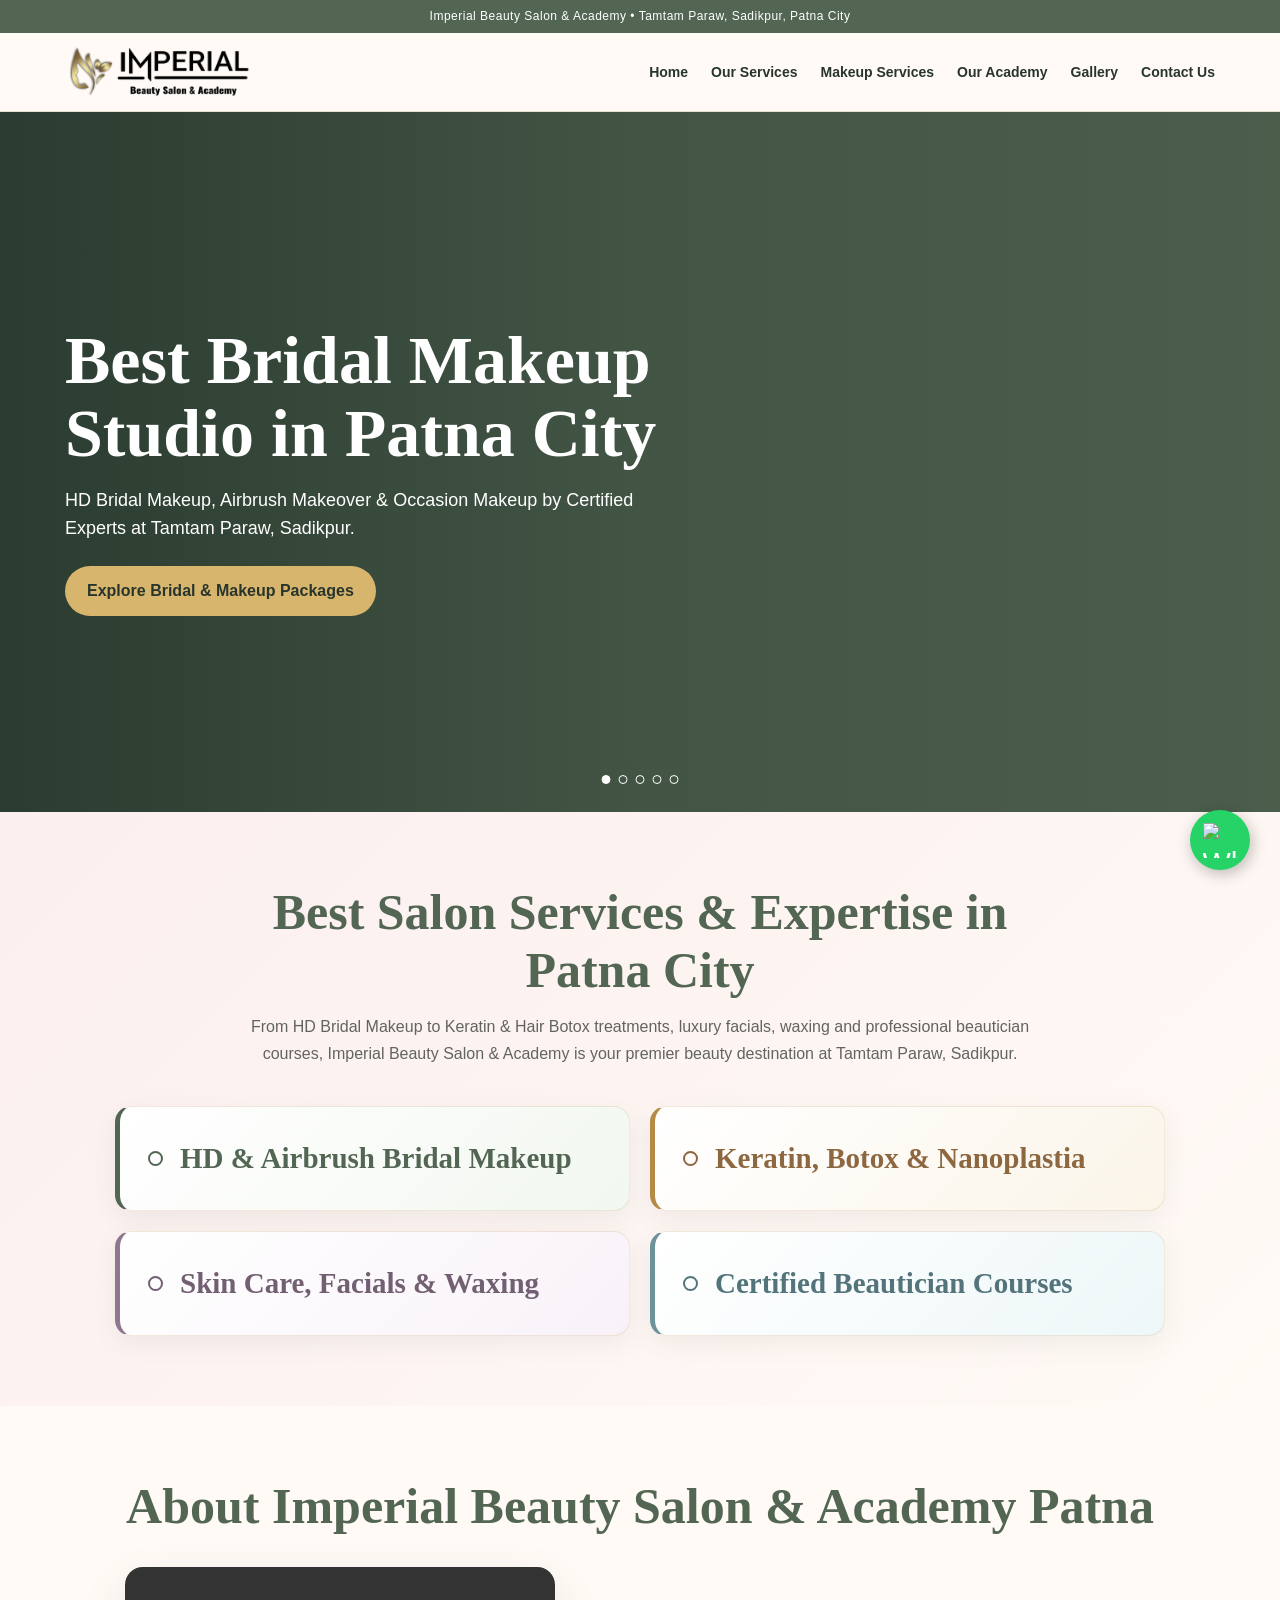
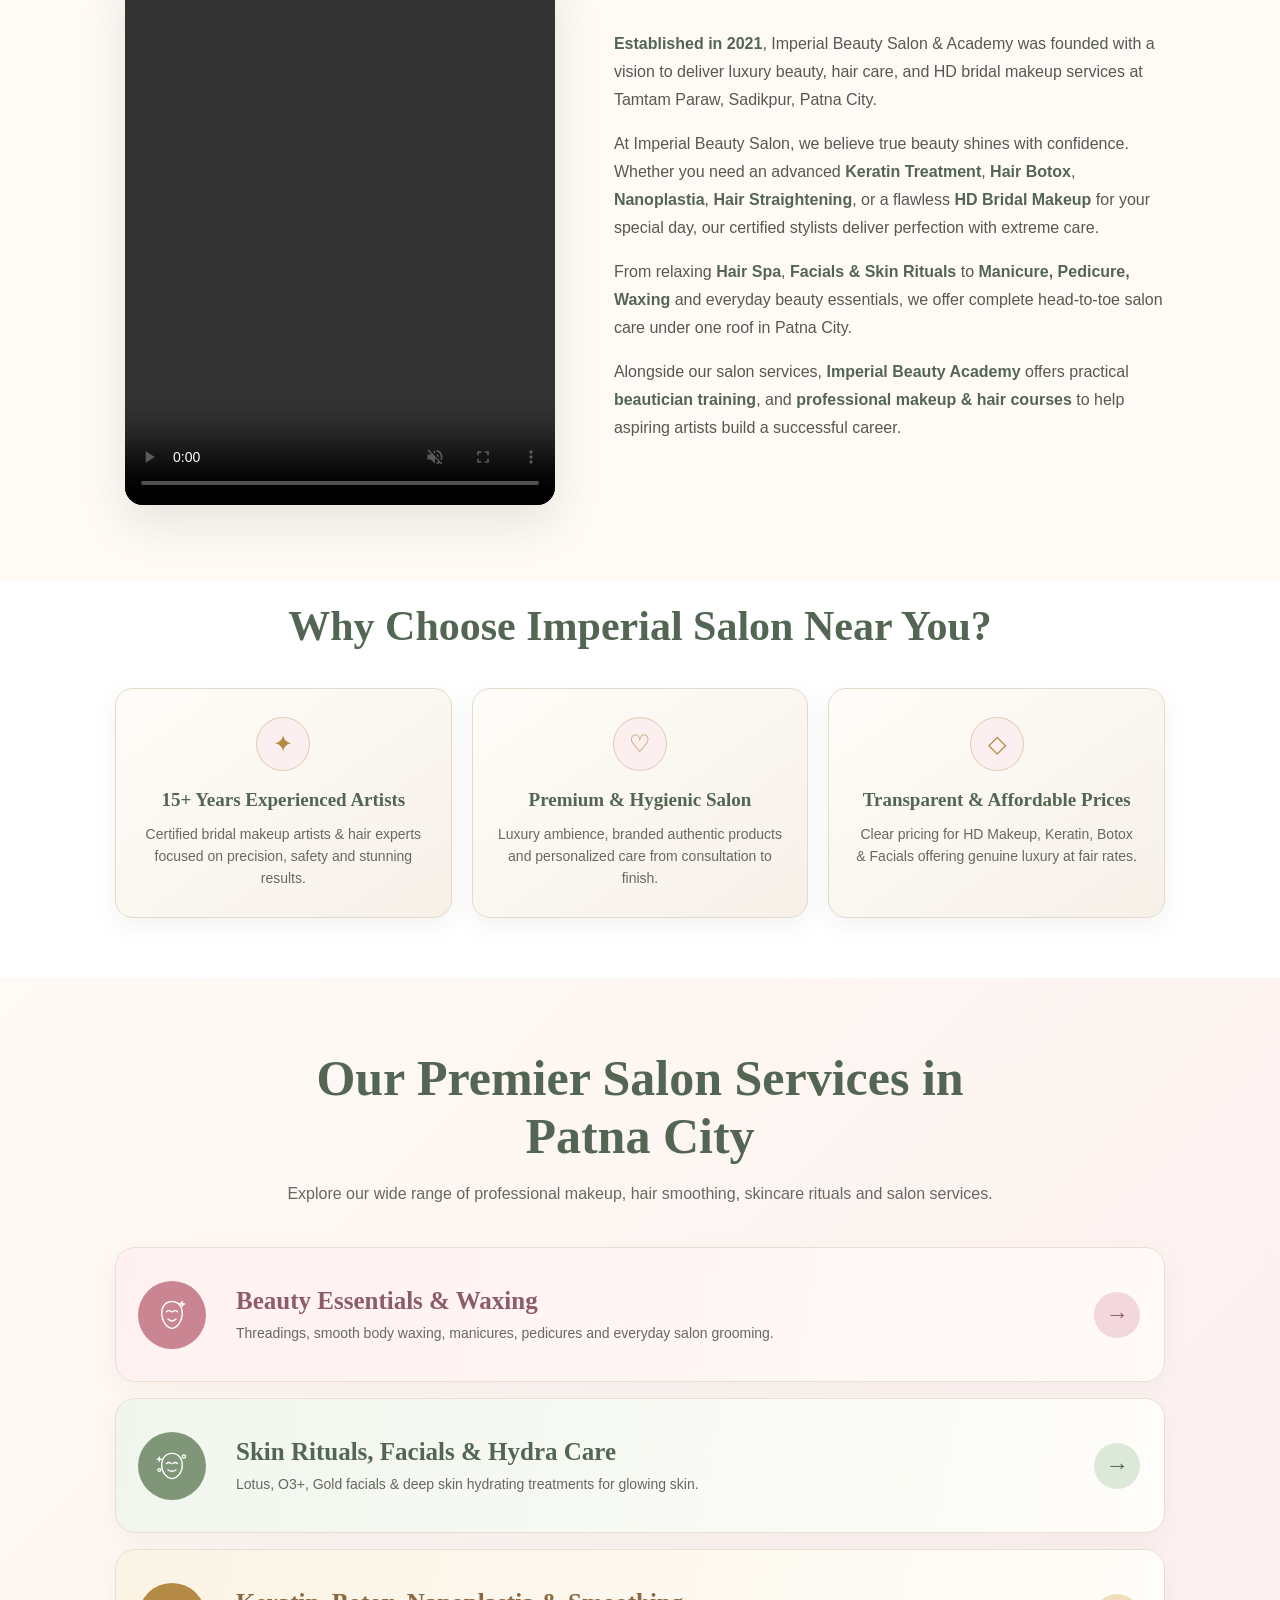
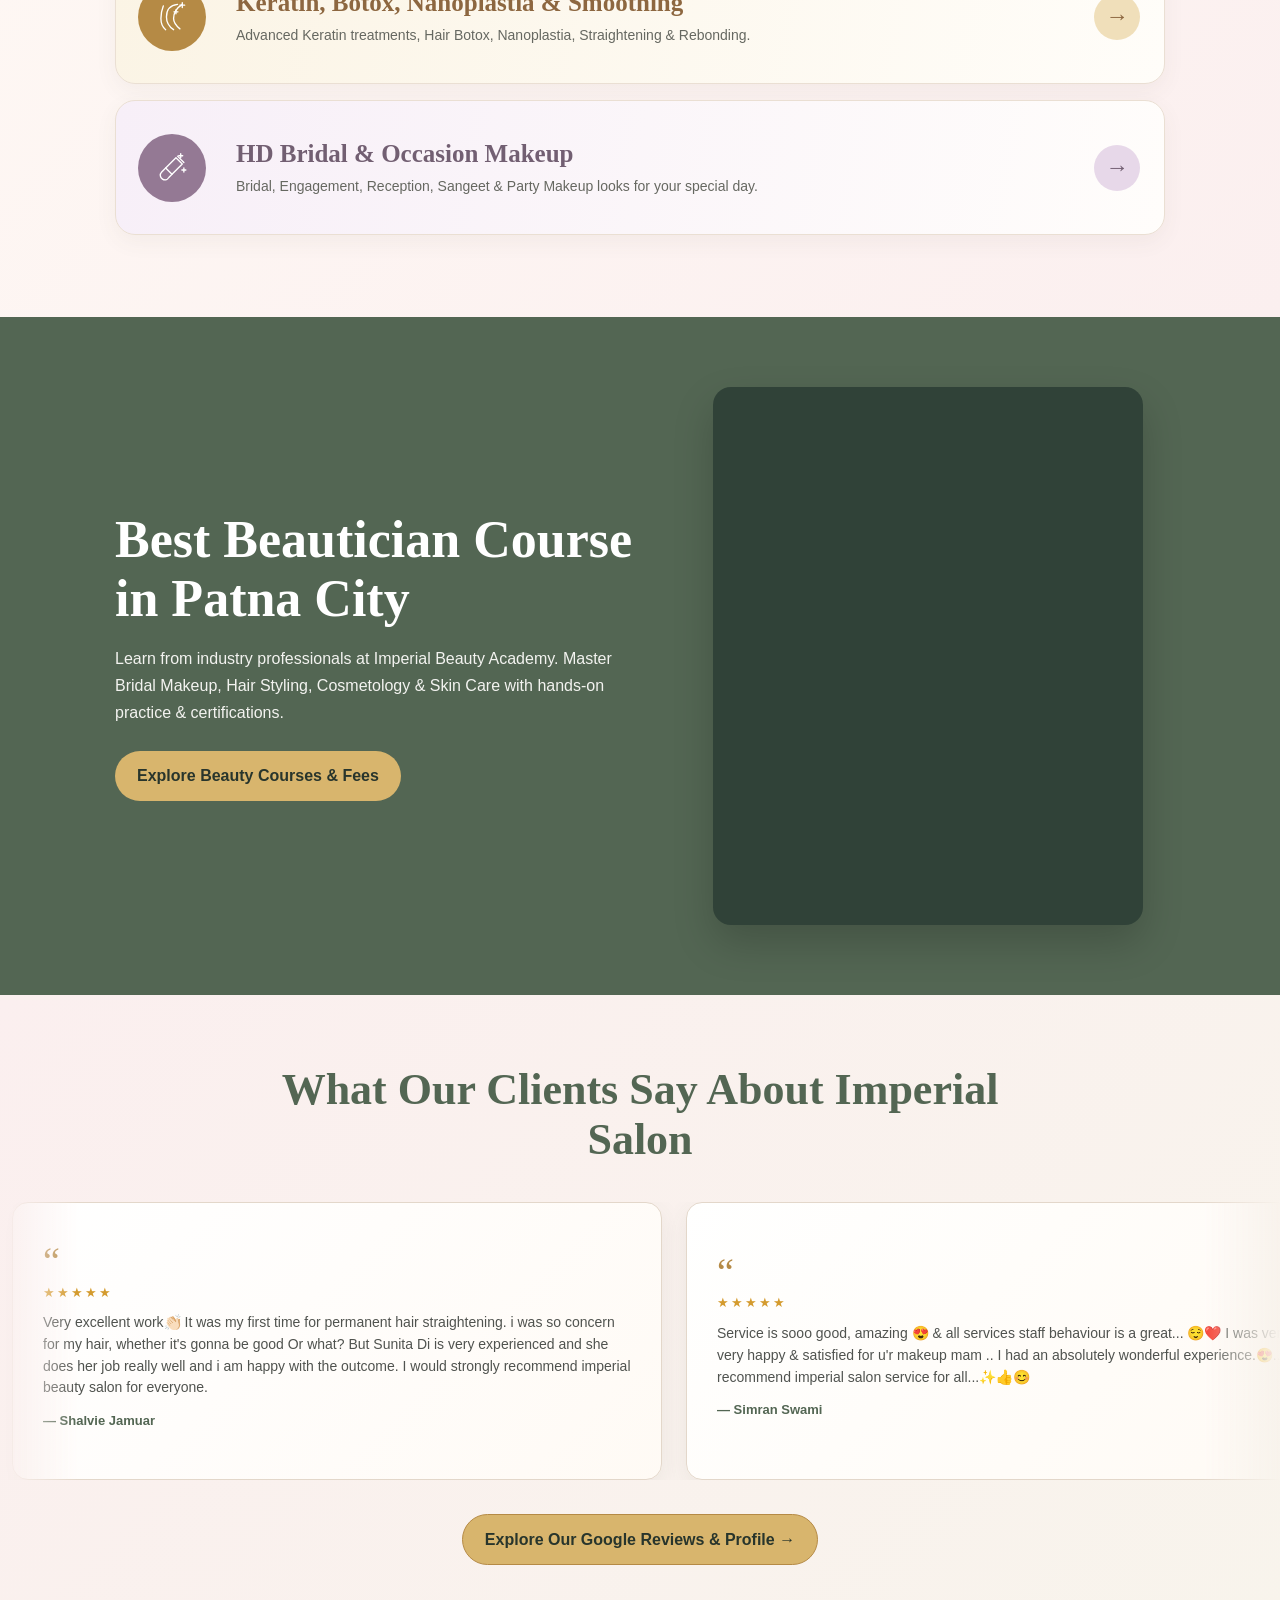
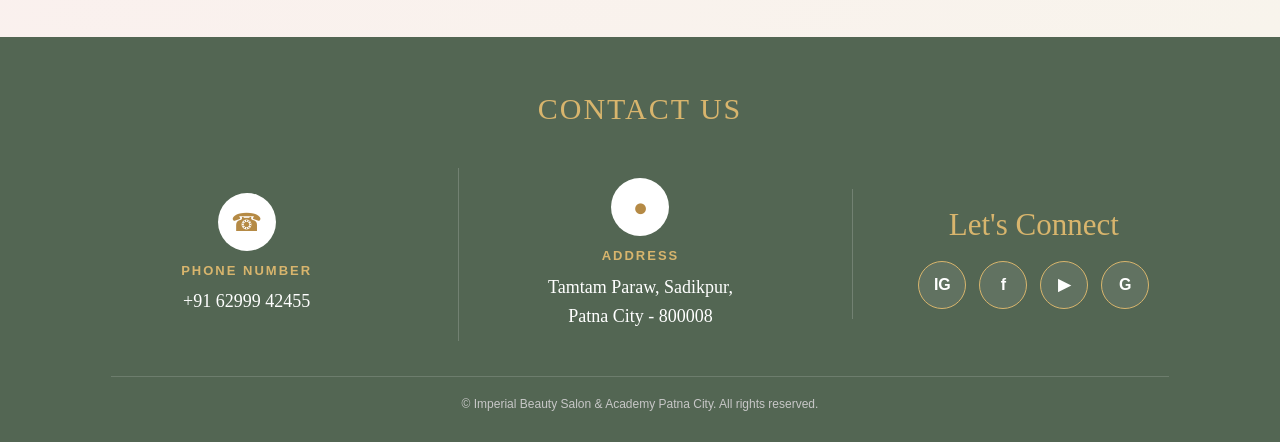
==== index.html @ 73da636b "Add files via upload" ====
<!DOCTYPE html>
<html lang="en">
<head>

<meta charset="UTF-8">
<meta name="viewport" content="width=device-width, initial-scale=1.0">

<!-- SEO PRIMARY META TAGS -->
<title>Best Beauty Salon & Bridal Makeup Studio in Patna | Imperial Salon & Academy</title>
<meta name="description" content="Imperial Beauty Salon & Academy, Tamtam Paraw Sadikpur, Patna City. Best salon near me for HD Bridal Makeup, Keratin, Botox, Nanoplastia, Hair Smoothing, Facials, Waxing & Professional Beautician Courses.">
<meta name="keywords" content="Best salon in Patna City, Best beauty parlour in Patna City, Best salon near me, Best bridal salon near me, HD Bridal Makeup Patna, Keratin treatment in Patna, Hair Botox Patna City, Nanoplastia treatment, Hair smoothing Patna, Beauty parlour Tamtam Paraw Sadikpur, Professional Beautician Course Patna">
<meta name="robots" content="index, follow">
<link rel="canonical" href="https://imperialsalonacademy.in/">

<!-- OPEN GRAPH / SOCIAL MEDIA META TAGS -->
<meta property="og:type" content="website">
<meta property="og:url" content="https://imperialsalonacademy.in/">
<meta property="og:title" content="Best Beauty Salon & Bridal Makeup Studio in Patna | Imperial">
<meta property="og:description" content="Premier Beauty Salon & Academy in Patna City. Expert HD Bridal Makeup, Advanced Hair Treatments (Keratin, Botox, Nanoplastia) & Certified Beauty Courses.">
<meta property="og:image" content="https://imperialsalonacademy.in/images/logo.png">

<!-- GOOGLE LOCAL BUSINESS SCHEMA MARKUP -->
<script type="application/ld+json">
{
  "@context": "https://schema.org",
  "@type": "BeautySalon",
  "name": "Imperial Beauty Salon & Academy",
  "image": "https://imperialsalonacademy.in/images/logo.png",
  "@id": "https://imperialsalonacademy.in/#beautysalon",
  "url": "https://imperialsalonacademy.in/",
  "telephone": "+916299942455",
  "priceRange": "₹₹",
  "address": {
    "@type": "PostalAddress",
    "streetAddress": "Tamtam Paraw, Sadikpur",
    "addressLocality": "Patna City",
    "addressRegion": "Bihar",
    "postalCode": "800008",
    "addressCountry": "IN"
  },
  "geo": {
    "@type": "GeoCoordinates",
    "latitude": 25.6025,
    "longitude": 85.1850
  },
  "hasMap": "https://maps.app.goo.gl/DVqceEvLo6ozHAay7",
  "openingHoursSpecification": {
    "@type": "OpeningHoursSpecification",
    "dayOfWeek": [
      "Monday",
      "Tuesday",
      "Wednesday",
      "Thursday",
      "Friday",
      "Saturday",
      "Sunday"
    ],
    "opens": "10:00",
    "closes": "20:00"
  },
  "sameAs": [
    "https://www.instagram.com/imperialsalonpatna/",
    "https://www.facebook.com/share/1FQazRDXDj/",
    "https://youtube.com/@imperialsalonpatna"
  ]
}
</script>

<style>

/* =========================================================
   ROOT
========================================================= */

:root{
  --blush:#f3d8d8;
  --blush-light:#fbefef;

  --sage:#a9b9a3;
  --sage-dark:#536653;
  --sage-deep:#35483a;

  --gold:#b58a45;
  --gold-light:#d8b56d;

  --cream:#fffaf5;
  --white:#ffffff;

  --dark:#28352c;
  --text:#4c504b;
  --muted:#6a6a64;

  --line:#eadfd3;
}


/* =========================================================
   RESET
========================================================= */

*{
  box-sizing:border-box;
  margin:0;
  padding:0;
}

html{
  scroll-behavior:smooth;
}

body{
  font-family:Arial,Helvetica,sans-serif;
  background:var(--cream);
  color:var(--text);
  line-height:1.6;
}

a{
  text-decoration:none;
  color:inherit;
}

button{
  font:inherit;
}


/* =========================================================
   TOP BAR
========================================================= */

.top-bar{
  background:var(--sage-dark);
  color:#fff;
  text-align:center;
  padding:7px 15px;
  font-size:12px;
  letter-spacing:.5px;
}


/* =========================================================
   HEADER
========================================================= */

header{
  background:rgba(255,250,245,.97);
  border-bottom:1px solid var(--line);

  position:sticky;
  top:0;
  z-index:1000;

  backdrop-filter:blur(8px);
}

.navbar{
  width:min(1150px,92%);
  margin:auto;

  min-height:78px;

  display:flex;
  align-items:center;
  justify-content:space-between;

  gap:25px;
  position:relative;
}


/* Main logo file */

.brand{
  display:flex;
  align-items:center;
  flex-shrink:0;
}

.brand-logo{
  width:205px;
  height:64px;

  object-fit:contain;
  object-position:left center;

  display:block;
}


.nav-links{
  display:flex;
  align-items:center;
  gap:23px;

  font-size:14px;
  font-weight:600;

  color:var(--dark);
}

.nav-links a{
  transition:.2s ease;
}

.nav-links a:hover{
  color:var(--gold);
}


.mobile-menu{
  display:none;

  border:0;
  background:none;

  font-size:27px;

  color:var(--sage-dark);

  cursor:pointer;
}


/* =========================================================
   COMMON
========================================================= */

.container{
  width:min(1150px,92%);
  margin:auto;
}

.section{
  padding:72px 0;
}

.btn{
  display:inline-block;

  padding:12px 22px;

  border-radius:30px;

  font-weight:bold;

  transition:.2s ease;
}

.btn-gold{
  background:var(--gold-light);
  color:var(--dark);
}

.btn-gold:hover{
  transform:translateY(-2px);

  background:var(--gold);
  color:#fff;
}


/* =========================================================
   HERO SLIDER
========================================================= */

.hero{
  position:relative;

  height:min(700px,78vh);
  min-height:570px;

  overflow:hidden;

  background:var(--sage-dark);
}

.slide{
  position:absolute;
  inset:0;

  opacity:0;
  pointer-events:none;

  transition:opacity .8s ease;
}

.slide.active{
  opacity:1;
  pointer-events:auto;
}

.slide-video{
  width:100%;
  height:100%;

  object-fit:cover;

  display:block;
}

.slide-overlay{
  position:absolute;
  inset:0;

  background:
    linear-gradient(
      90deg,
      rgba(31,48,38,.78),
      rgba(31,48,38,.32),
      rgba(31,48,38,.15)
    );
}

.slide-content{
  position:absolute;
  inset:0;

  display:flex;
  align-items:center;

  width:min(1150px,92%);
  margin:auto;

  color:#fff;
}

.slide-content-inner{
  max-width:670px;
}

.slide h1{
  font-family:Georgia,serif;

  font-size:clamp(40px,5.8vw,68px);

  line-height:1.08;

  margin:15px 0;

  color:#fff;
}

.slide p{
  font-size:18px;

  max-width:580px;

  margin-bottom:23px;
}

.slider-controls{
  position:absolute;

  bottom:28px;
  left:50%;

  transform:translateX(-50%);

  display:flex;
  gap:8px;

  z-index:5;
}

.slider-dot{
  width:9px;
  height:9px;

  border-radius:50%;

  border:1px solid #fff;

  background:transparent;

  cursor:pointer;

  padding:0;
}

.slider-dot.active{
  background:#fff;
}


/* =========================================================
   AREAS OF EXPERTISE
========================================================= */

.specialisation{
  background:
    linear-gradient(
      135deg,
      var(--blush-light),
      var(--cream)
    );

  padding:72px 0 70px;
}

.specialisation-heading{
  max-width:850px;

  text-align:center;

  margin:0 auto 38px;
}

.specialisation-heading h2{
  font-family:Georgia,serif;

  color:var(--sage-dark);

  font-size:clamp(34px,5vw,50px);

  line-height:1.15;

  margin-bottom:14px;
}

.specialisation-heading p{
  max-width:780px;

  margin:auto;

  color:#62645f;

  font-size:16px;

  line-height:1.7;
}


/* Expertise cards */

.specialisation-list{
  max-width:1050px;

  margin:auto;

  display:grid;

  grid-template-columns:repeat(2,1fr);

  gap:20px;
}

.specialisation-item{
  position:relative;

  min-height:105px;

  padding:25px 28px;

  border-radius:16px;

  display:flex;
  align-items:center;

  font-family:Georgia,serif;

  font-size:clamp(21px,2.5vw,29px);

  font-weight:700;

  background:#fff;

  box-shadow:
    0 8px 24px rgba(80,90,75,.08);

  border:1px solid rgba(181,138,69,.18);

  transition:.25s ease;
}

.specialisation-item:hover{
  transform:translateY(-4px);

  box-shadow:
    0 15px 32px rgba(80,90,75,.13);
}


/* Four different colours */

.specialisation-item:nth-child(1){
  color:#536653;
  border-left:5px solid #536653;
  background:linear-gradient(135deg,#ffffff,#f2f7f0);
}

.specialisation-item:nth-child(2){
  color:#8d6740;
  border-left:5px solid #b58a45;
  background:linear-gradient(135deg,#ffffff,#fbf5e9);
}

.specialisation-item:nth-child(3){
  color:#725f72;
  border-left:5px solid #8e7890;
  background:linear-gradient(135deg,#ffffff,#f8f2f8);
}

.specialisation-item:nth-child(4){
  color:#53747b;
  border-left:5px solid #6c9399;
  background:linear-gradient(135deg,#ffffff,#eef7f8);
}

.specialisation-item:before{
  content:"";

  width:11px;
  height:11px;

  border-radius:50%;

  margin-right:17px;

  flex-shrink:0;

  border:2px solid currentColor;
}


/* =========================================================
   ABOUT IMPERIAL
========================================================= */

.about-section{
  background:var(--cream);

  padding:72px 0 76px;
}

.about-heading{
  text-align:center;

  margin-bottom:32px;
}

.about-heading h2{
  font-family:Georgia,serif;

  color:var(--sage-dark);

  font-size:clamp(34px,5vw,50px);

  line-height:1.15;
}


/* About layout */

.about-layout{
  max-width:1050px;

  margin:auto;

  display:grid;

  grid-template-columns:.9fr 1.1fr;

  gap:48px;

  align-items:center;
}


/* About video */

.about-video-frame{
  width:100%;

  max-width:430px;

  margin:auto;

  border-radius:18px;

  overflow:hidden;

  background:#ddd;

  box-shadow:
    0 18px 45px rgba(80,90,75,.14);
}

.about-video-frame video{
  width:100%;

  aspect-ratio:4/5;

  object-fit:cover;

  display:block;
}


/* About article */

.about-article{
  font-size:16px;

  line-height:1.75;

  color:#555952;
}

.about-article p{
  margin-bottom:16px;
}

.about-article p:last-child{
  margin-bottom:0;
}

.about-article strong{
  color:var(--sage-dark);
}


/* =========================================================
   HIGHLIGHTS
========================================================= */

.highlights-section{
  background:#fff;

  padding:12px 0 60px;
}

.highlights-heading{
  text-align:center;

  margin-bottom:28px;
}

.highlights-heading h2{
  font-family:Georgia,serif;

  color:var(--sage-dark);

  font-size:clamp(30px,4.5vw,42px);
}


/* Highlight cards */

.highlights-grid{
  display:grid;

  grid-template-columns:repeat(3,1fr);

  gap:20px;

  max-width:1050px;

  margin:auto;
}

.highlight-card{
  min-height:205px;

  padding:28px 24px;

  border-radius:18px;

  text-align:center;

  background:
    linear-gradient(
      145deg,
      #fffdf9,
      #f6f0e8
    );

  border:1px solid #e5d9cc;

  box-shadow:
    0 8px 24px rgba(80,90,75,.07);

  transition:.25s ease;
}

.highlight-card:hover{
  transform:translateY(-5px);

  box-shadow:
    0 16px 34px rgba(80,90,75,.12);
}

.highlight-icon{
  width:54px;
  height:54px;

  margin:0 auto 14px;

  border-radius:50%;

  display:flex;
  align-items:center;
  justify-content:center;

  background:var(--blush-light);

  border:1px solid rgba(181,138,69,.35);

  color:var(--gold);

  font-family:Georgia,serif;

  font-size:24px;
}

.highlight-card strong{
  display:block;

  color:var(--sage-dark);

  font-family:Georgia,serif;

  font-size:19px;

  margin-bottom:9px;
}

.highlight-card p{
  max-width:285px;

  margin:auto;

  font-size:14px;

  color:#686862;

  line-height:1.55;
}


/* =========================================================
   OUR SERVICES
========================================================= */

.services-preview{
  background:
    linear-gradient(
      135deg,
      #fffaf5,
      #fbefef
    );

  padding:72px 0 82px;

  overflow:hidden;
}


/* Services heading */

.services-preview .section-heading{
  text-align:center;

  max-width:760px;

  margin:0 auto 40px;
}

.services-preview .section-heading h2{
  font-family:Georgia,serif;

  color:var(--sage-dark);

  font-size:clamp(35px,5vw,50px);

  margin:0 0 15px;

  line-height:1.15;
}

.services-preview .section-heading p{
  color:#686862;

  font-size:16px;

  line-height:1.7;
}


/* Services list */

.preview-grid{
  max-width:1050px;

  margin:auto;

  display:grid;

  grid-template-columns:1fr;

  gap:16px;
}


/* Main service card */

.preview-card{
  width:100%;

  min-height:135px;

  padding:20px 22px;

  display:grid;

  grid-template-columns:76px 1fr 48px;

  align-items:center;

  gap:22px;

  border-radius:20px;

  border:1px solid var(--line);

  background:#fff;

  box-shadow:
    0 7px 22px rgba(80,90,75,.06);

  text-align:left;

  transition:
    transform .25s ease,
    box-shadow .25s ease,
    border-color .25s ease;
}

.preview-card:hover{
  transform:translateY(-4px);

  box-shadow:
    0 15px 34px rgba(80,90,75,.12);

  border-color:rgba(181,138,69,.35);
}


/* Related icon area */

.preview-icon{
  width:68px;
  height:68px;

  border-radius:50%;

  display:flex;

  align-items:center;

  justify-content:center;

  flex-shrink:0;

  position:relative;

  margin:0;

  font-size:0;
}


/* SVG icons */

.preview-icon svg{
  width:38px;
  height:38px;

  display:block;

  fill:none;

  stroke:currentColor;

  stroke-width:1.7;

  stroke-linecap:round;

  stroke-linejoin:round;
}


/* Beauty services */

.preview-card:nth-child(1){
  background:
    linear-gradient(
      100deg,
      #fff1f1,
      #fffaf7
    );
}

.preview-card:nth-child(1) .preview-icon{
  background:#c98591;
  color:#fff;
}

.preview-card:nth-child(1) h3{
  color:#8e5c68;
}


/* Skin */

.preview-card:nth-child(2){
  background:
    linear-gradient(
      100deg,
      #f0f6ee,
      #fffdf9
    );
}

.preview-card:nth-child(2) .preview-icon{
  background:#809678;
  color:#fff;
}

.preview-card:nth-child(2) h3{
  color:#536653;
}


/* Hair treatment */

.preview-card:nth-child(3){
  background:
    linear-gradient(
      100deg,
      #fbf4e5,
      #fffdf9
    );
}

.preview-card:nth-child(3) .preview-icon{
  background:#b58a45;
  color:#fff;
}

.preview-card:nth-child(3) h3{
  color:#8d6740;
}


/* Makeup */

.preview-card:nth-child(4){
  background:
    linear-gradient(
      100deg,
      #f7eff8,
      #fffdfb
    );
}

.preview-card:nth-child(4) .preview-icon{
  background:#947994;
  color:#fff;
}

.preview-card:nth-child(4) h3{
  color:#725f72;
}


/* Service content */

.preview-content{
  min-width:0;
}

.preview-card h3{
  font-family:Georgia,serif;

  font-size:clamp(19px,2.2vw,25px);

  line-height:1.2;

  margin-bottom:7px;
}

.preview-card p{
  font-size:14px;

  line-height:1.55;

  color:#666861;

  max-width:650px;
}


/* Right arrow */

.preview-arrow{
  width:46px;
  height:46px;

  border-radius:50%;

  display:flex;

  align-items:center;

  justify-content:center;

  font-size:23px;

  font-weight:400;

  transition:.25s ease;
}

.preview-card:nth-child(1) .preview-arrow{
  background:#f2d7dc;
  color:#8e5c68;
}

.preview-card:nth-child(2) .preview-arrow{
  background:#dce8d8;
  color:#536653;
}

.preview-card:nth-child(3) .preview-arrow{
  background:#f0dfba;
  color:#8d6740;
}

.preview-card:nth-child(4) .preview-arrow{
  background:#e7d8e9;
  color:#725f72;
}

.preview-card:hover .preview-arrow{
  transform:translateX(4px);
}


/* =========================================================
   ACADEMY
========================================================= */

.academy-banner{
  position:relative;

  overflow:hidden;

  background:var(--sage-dark);

  color:#fff;

  padding:70px 0;
}

.academy-grid{
  display:grid;

  grid-template-columns:1.05fr .95fr;

  gap:50px;

  align-items:center;

  max-width:1050px;

  margin:auto;
}

.academy-content{
  max-width:650px;
}

.academy-content h2{
  font-family:Georgia,serif;

  color:#fff;

  font-size:clamp(36px,5vw,52px);

  margin:0 0 17px;

  line-height:1.12;
}

.academy-content p{
  color:#f3f3f0;

  font-size:16px;

  line-height:1.7;

  margin-bottom:25px;
}


/* Academy video 4:5 */

.academy-video{
  width:100%;

  max-width:430px;

  margin:auto;

  border-radius:18px;

  overflow:hidden;

  box-shadow:
    0 18px 40px rgba(0,0,0,.18);

  background:#304238;
}

.academy-video video{
  width:100%;

  aspect-ratio:4/5;

  object-fit:cover;

  display:block;
}


/* =========================================================
   TESTIMONIALS
========================================================= */

.testimonials-section{
  background:
    linear-gradient(
      135deg,
      #fbefef,
      #f8f4ec
    );

  padding:70px 0 72px;

  overflow:hidden;
}

.testimonials-heading{
  text-align:center;

  max-width:760px;

  margin:0 auto 36px;
}

.testimonials-heading h2{
  font-family:Georgia,serif;

  color:var(--sage-dark);

  font-size:clamp(30px,4.5vw,44px);

  line-height:1.15;
}


/* Moving reviews */

.testimonial-viewport{
  width:100%;

  overflow:hidden;

  position:relative;

  mask-image:
    linear-gradient(
      to right,
      transparent,
      black 6%,
      black 94%,
      transparent
    );

  -webkit-mask-image:
    linear-gradient(
      to right,
      transparent,
      black 6%,
      black 94%,
      transparent
    );
}

.testimonial-track{
  display:flex;

  width:max-content;

  animation:
    testimonialMove 75s linear infinite;
}

.testimonial-track:hover{
  animation-play-state:paused;
}


/*
   HORIZONTAL TESTIMONIALS
*/

.testimonial-slide{
  width:min(650px,82vw);

  min-height:190px;

  margin:0 12px;

  padding:25px 30px;

  border:1px solid #e3d7ca;

  border-radius:16px;

  background:
    linear-gradient(
      135deg,
      rgba(255,255,255,.95),
      rgba(255,250,245,.95)
    );

  box-shadow:
    0 8px 25px rgba(80,90,75,.08);

  flex-shrink:0;

  display:flex;

  flex-direction:column;

  justify-content:center;
}

.quote-mark{
  font-family:Georgia,serif;

  font-size:38px;

  line-height:.6;

  color:var(--gold);

  margin-bottom:10px;
}

.testimonial-stars{
  color:#d49b2e;

  letter-spacing:2px;

  font-size:13px;

  margin-bottom:9px;
}

.testimonial-text{
  font-size:14px;

  line-height:1.55;

  color:#50534f;

  margin-bottom:12px;
}

.testimonial-author{
  color:var(--sage-dark);

  font-weight:bold;

  font-size:13px;
}


/* Continuous movement */

@keyframes testimonialMove{

  from{
    transform:translateX(0);
  }

  to{
    transform:translateX(-50%);
  }

}


/* Google CTA */

.google-cta{
  text-align:center;

  margin-top:34px;
}

.google-cta .btn{
  border:1px solid var(--gold);
}


/* =========================================================
   CONTACT
========================================================= */

.contact-footer{
  background:var(--sage-dark);

  color:#fff;

  padding:48px 0 28px;

  position:relative;

  overflow:hidden;
}

.contact-heading{
  text-align:center;

  color:var(--gold-light);

  font-family:Georgia,serif;

  font-size:30px;

  letter-spacing:2px;

  margin-bottom:35px;
}

.contact-grid{
  display:grid;

  grid-template-columns:1fr 1fr 1fr;

  gap:30px;

  align-items:center;
}

.contact-item{
  text-align:center;

  padding:10px 25px;

  min-height:130px;

  display:flex;

  flex-direction:column;

  align-items:center;

  justify-content:center;
}

.contact-item + .contact-item{
  border-left:1px solid rgba(255,255,255,.18);
}

.contact-icon{
  width:58px;
  height:58px;

  border-radius:50%;

  background:#fff;

  color:var(--gold);

  display:flex;

  align-items:center;

  justify-content:center;

  font-size:25px;

  margin-bottom:10px;
}

.contact-label{
  color:var(--gold-light);

  font-size:13px;

  letter-spacing:2px;

  font-weight:700;

  margin-bottom:6px;
}

.contact-value{
  font-family:Georgia,serif;

  font-size:18px;
}

.social-title{
  font-family:cursive;

  color:var(--gold-light);

  font-size:31px;

  margin-bottom:12px;
}

.social-links{
  display:flex;

  gap:13px;

  justify-content:center;
}

.social-link{
  width:48px;
  height:48px;

  border:1px solid var(--gold-light);

  border-radius:50%;

  display:flex;

  align-items:center;

  justify-content:center;

  background:rgba(255,255,255,.08);

  font-weight:bold;
}

.social-link:hover{
  background:#fff;

  color:var(--sage-dark);
}

.footer-bottom{
  width:min(1150px,92%);

  margin:35px auto 0;

  padding-top:18px;

  border-top:1px solid rgba(255,255,255,.15);

  font-size:12px;

  color:#c7c7c7;

  text-align:center;
}

/* FLOATING LIVE WHATSAPP BUTTON */
.whatsapp-float {
    position: fixed;
    width: 60px;
    height: 60px;
    bottom: 30px;
    right: 30px;
    background-color: #25d366;
    color: #FFF;
    border-radius: 50px;
    text-align: center;
    font-size: 30px;
    box-shadow: 2px 4px 15px rgba(0,0,0,0.25);
    z-index: 1000;
    display: flex;
    align-items: center;
    justify-content: center;
    animation: pulse 2s infinite;
}

.whatsapp-float img {
    width: 35px;
    height: 35px;
}

@keyframes pulse {
    0% { transform: scale(0.95); box-shadow: 0 0 0 0 rgba(37, 211, 102, 0.7); }
    70% { transform: scale(1); box-shadow: 0 0 0 15px rgba(37, 211, 102, 0); }
    100% { transform: scale(0.95); box-shadow: 0 0 0 0 rgba(37, 211, 102, 0); }
}

@media (max-width: 700px) {
    .whatsapp-float { width: 52px; height: 52px; bottom: 20px; right: 20px; }
    .whatsapp-float img { width: 30px; height: 30px; }
}


/* =========================================================
   RESPONSIVE
========================================================= */

@media(max-width:850px){

  .brand-logo{
    width:175px;
    height:60px;
  }


  .nav-links{
    display:none;

    position:absolute;

    top:78px;

    left:0;
    right:0;

    background:var(--cream);

    padding:22px;

    flex-direction:column;

    align-items:stretch;

    border-bottom:1px solid var(--line);

    box-shadow:
      0 12px 25px rgba(0,0,0,.07);
  }

  .nav-links.open{
    display:flex;
  }

  .mobile-menu{
    display:block;
  }


  /* HERO */

  .hero{
    min-height:620px;

    height:75vh;
  }

  .slide-content{
    align-items:flex-end;

    padding-bottom:85px;
  }

  .slide h1{
    font-size:43px;
  }

  .slide p{
    font-size:16px;
  }


  /* EXPERTISE */

  .specialisation-list{
    grid-template-columns:1fr;
  }


  /* ABOUT */

  .about-layout{
    grid-template-columns:1fr;

    gap:35px;
  }

  .about-video-frame{
    max-width:390px;
  }


  /* HIGHLIGHTS */

  .highlights-grid{
    grid-template-columns:1fr;
  }


  /* SERVICES */

  .preview-grid{
    grid-template-columns:1fr;
  }

  .preview-card{
    grid-template-columns:68px 1fr 46px;

    gap:18px;

    min-height:125px;
  }

  .preview-icon{
    width:62px;
    height:62px;
  }

  .preview-icon svg{
    width:35px;
    height:35px;
  }


  /* ACADEMY */

  .academy-grid{
    grid-template-columns:1fr;

    gap:35px;
  }

  .academy-video{
    max-width:390px;
  }


  /* CONTACT */

  .contact-grid{
    grid-template-columns:1fr;
  }

  .contact-item + .contact-item{
    border-left:0;

    border-top:1px solid rgba(255,255,255,.18);
  }


  /* TESTIMONIALS */

  .testimonial-slide{
    width:82vw;

    min-height:190px;
  }

}


@media(max-width:520px){

  .brand-logo{
    width:155px;
    height:55px;
  }


  /* HERO */

  .hero{
    min-height:600px;
  }

  .slide h1{
    font-size:39px;
  }


  /* EXPERTISE */

  .specialisation{
    padding-top:58px;
  }

  .specialisation-item{
    min-height:92px;

    font-size:23px;

    padding:20px;
  }


  /* ABOUT */

  .about-section{
    padding:58px 0 62px;
  }

  .about-article{
    font-size:15px;
  }

  .about-video-frame{
    max-width:100%;
  }


  /* SERVICES */

  .services-preview{
    padding:58px 0 65px;
  }

  .services-preview .section-heading{
    margin-bottom:30px;
  }

  .preview-grid{
    grid-template-columns:1fr;

    gap:14px;
  }

  .preview-card{
    grid-template-columns:58px 1fr 40px;

    gap:14px;

    min-height:116px;

    padding:17px 15px;

    border-radius:17px;
  }

  .preview-icon{
    width:55px;
    height:55px;
  }

  .preview-icon svg{
    width:31px;
    height:31px;
  }

  .preview-card h3{
    font-size:18px;

    margin-bottom:5px;
  }

  .preview-card p{
    font-size:13px;

    line-height:1.45;
  }

  .preview-arrow{
    width:40px;
    height:40px;

    font-size:20px;
  }


  /* ACADEMY */

  .academy-banner{
    padding:58px 0;
  }

  .academy-video{
    max-width:100%;
  }


  /* TESTIMONIALS */

  .testimonial-slide{
    width:86vw;

    min-height:205px;

    padding:23px 21px;
  }

  .testimonial-text{
    font-size:13.5px;
  }


  /* CONTACT */

  .contact-heading{
    font-size:25px;
  }

}


/* =========================================================
   REDUCED MOTION
========================================================= */

@media(prefers-reduced-motion:reduce){

  html{
    scroll-behavior:auto;
  }

  .slide{
    transition:none;
  }

  .testimonial-track{
    animation:none;
  }

}

</style>
</head>


<body>


<!-- =======================================================
     TOP BAR
======================================================= -->

<div class="top-bar">
  Imperial Beauty Salon & Academy • Tamtam Paraw, Sadikpur, Patna City
</div>


<!-- =======================================================
     HEADER
======================================================= -->

<header>

  <div class="navbar">

    <a href="index.html" class="brand">

      <img
        class="brand-logo"
        src="images/logo.png"
        alt="Imperial Beauty Salon & Academy Patna City"
      >

    </a>


    <button
      class="mobile-menu"
      type="button"
      aria-label="Open menu"
      aria-expanded="false"
    >
      ☰
    </button>


    <nav class="nav-links">

      <a href="index.html">
        Home
      </a>

      <a href="services.html">
        Our Services
      </a>

      <a href="makeup-services.html">
        Makeup Services
      </a>

      <a href="academy.html">
        Our Academy
      </a>

      <a href="gallery.html">
        Gallery
      </a>

      <a href="contact.html">
        Contact Us
      </a>

    </nav>

  </div>

</header>



<!-- =======================================================
     HERO SLIDER
======================================================= -->

<section
  class="hero"
  aria-label="Imperial Beauty Salon Services in Patna City"
>


  <!-- SLIDE 1 : MAKEUP -->

  <div class="slide active">

    <video
      class="slide-video"
      autoplay
      muted
      loop
      playsinline
      preload="metadata"
    >

      <source
        src="videos/slide-makeup.mp4"
        type="video/mp4"
      >

    </video>


    <div class="slide-overlay"></div>


    <div class="slide-content">

      <div class="slide-content-inner">

        <h1>
          Best Bridal Makeup Studio in Patna City
        </h1>

        <p>
          HD Bridal Makeup, Airbrush Makeover & Occasion Makeup by Certified Experts at Tamtam Paraw, Sadikpur.
        </p>

        <a
          href="makeup-services.html"
          class="btn btn-gold"
        >
          Explore Bridal & Makeup Packages
        </a>

      </div>

    </div>

  </div>



  <!-- SLIDE 2 : HAIR -->

  <div class="slide">

    <video
      class="slide-video"
      muted
      loop
      playsinline
      preload="metadata"
    >

      <source
        src="videos/slide-hair.mp4"
        type="video/mp4"
      >

    </video>


    <div class="slide-overlay"></div>


    <div class="slide-content">

      <div class="slide-content-inner">

        <h1>
          Keratin, Hair Botox & Nanoplastia Specialists
        </h1>

        <p>
          Transform your hair with Hair Smoothing, Hair Straightening & Rebonding at the best salon in Patna City.
        </p>

        <a
          href="services.html#hair-treatments"
          class="btn btn-gold"
        >
          Explore Advanced Hair Treatments
        </a>

      </div>

    </div>

  </div>



  <!-- SLIDE 3 : SKIN -->

  <div class="slide">

    <video
      class="slide-video"
      muted
      loop
      playsinline
      preload="metadata"
    >

      <source
        src="videos/slide-skin.mp4"
        type="video/mp4"
      >

    </video>


    <div class="slide-overlay"></div>


    <div class="slide-content">

      <div class="slide-content-inner">

        <h1>
          Glow With Premium Skin Care & Facials
        </h1>

        <p>
          HydraFacial, Glow Treatments, Clean-ups & Waxing designed for a healthy, flawless skin glow.
        </p>

        <a
          href="services.html#skin"
          class="btn btn-gold"
        >
          Explore Skin Care Rituals
        </a>

      </div>

    </div>

  </div>



  <!-- SLIDE 4 : RELAXING -->

  <div class="slide">

    <video
      class="slide-video"
      muted
      loop
      playsinline
      preload="metadata"
    >

      <source
        src="videos/slide-relaxing.mp4"
        type="video/mp4"
      >

    </video>


    <div class="slide-overlay"></div>


    <div class="slide-content">

      <div class="slide-content-inner">

        <h1>
          Luxury Spa & Relaxing Salon Services
        </h1>

        <p>
          Unwind with head massages, hair spa, manicures, pedicures and stress-relieving beauty therapies.
        </p>

        <a
          href="services.html#relaxing"
          class="btn btn-gold"
        >
          Explore Relaxing Services
        </a>

      </div>

    </div>

  </div>



  <!-- SLIDE 5 : PROFESSIONAL BEAUTY COURSES -->

  <div class="slide">

    <video
      class="slide-video"
      muted
      loop
      playsinline
      preload="metadata"
    >

      <source
        src="videos/slide-academy.mp4"
        type="video/mp4"
      >

    </video>


    <div class="slide-overlay"></div>


    <div class="slide-content">

      <div class="slide-content-inner">

        <h1>
          Best Beautician & Makeup Academy in Patna
        </h1>

        <p>
          Master Bridal Makeup, Hair Styling & Cosmetology with hands-on practical training & certifications.
        </p>

        <a
          href="academy.html"
          class="btn btn-gold"
        >
          Explore Professional Beauty Courses
        </a>

      </div>

    </div>

  </div>



  <!-- SLIDER DOTS -->

  <div class="slider-controls">

    <button
      class="slider-dot active"
      aria-label="Slide 1"
    ></button>

    <button
      class="slider-dot"
      aria-label="Slide 2"
    ></button>

    <button
      class="slider-dot"
      aria-label="Slide 3"
    ></button>

    <button
      class="slider-dot"
      aria-label="Slide 4"
    ></button>

    <button
      class="slider-dot"
      aria-label="Slide 5"
    ></button>

  </div>

</section>



<!-- =======================================================
     OUR AREAS OF EXPERTISE
======================================================= -->

<section class="specialisation">

  <div class="container">


    <div class="specialisation-heading">

      <h2>
        Best Salon Services & Expertise in Patna City
      </h2>

      <p>
        From HD Bridal Makeup to Keratin & Hair Botox treatments, luxury facials, waxing and professional beautician courses, Imperial Beauty Salon & Academy is your premier beauty destination at Tamtam Paraw, Sadikpur.
      </p>

    </div>


    <div class="specialisation-list">


      <div class="specialisation-item">
        HD & Airbrush Bridal Makeup
      </div>


      <div class="specialisation-item">
        Keratin, Botox & Nanoplastia
      </div>


      <div class="specialisation-item">
        Skin Care, Facials & Waxing
      </div>


      <div class="specialisation-item">
        Certified Beautician Courses
      </div>


    </div>

  </div>

</section>



<!-- =======================================================
     ABOUT IMPERIAL
======================================================= -->

<section class="about-section">

  <div class="container">


    <div class="about-heading">

      <h2>
        About Imperial Beauty Salon & Academy Patna
      </h2>

    </div>


    <div class="about-layout">


      <!-- AMBIENCE VIDEO -->

      <div class="about-video-frame">

        <video
          autoplay
          muted
          loop
          playsinline
          controls
          preload="metadata"
        >

          <source
            src="videos/about-ambience.mp4"
            type="video/mp4"
          >

        </video>

      </div>


      <!-- SINGLE ABOUT ARTICLE -->

      <article class="about-article">

        <p>
          <strong>Established in 2021</strong>,
          Imperial Beauty Salon & Academy was founded with a vision to deliver luxury beauty, hair care, and HD bridal makeup services at Tamtam Paraw, Sadikpur, Patna City.
        </p>

        <p>
          At Imperial Beauty Salon, we believe true beauty shines with confidence. Whether you need an advanced <strong>Keratin Treatment</strong>, <strong>Hair Botox</strong>, <strong>Nanoplastia</strong>, <strong>Hair Straightening</strong>, or a flawless <strong>HD Bridal Makeup</strong> for your special day, our certified stylists deliver perfection with extreme care.
        </p>

        <p>
          From relaxing <strong>Hair Spa</strong>, <strong>Facials & Skin Rituals</strong> to <strong>Manicure, Pedicure, Waxing</strong> and everyday beauty essentials, we offer complete head-to-toe salon care under one roof in Patna City.
        </p>

        <p>
          Alongside our salon services, <strong>Imperial Beauty Academy</strong> offers practical <strong>beautician training</strong>, and <strong>professional makeup & hair courses</strong> to help aspiring artists build a successful career.
        </p>

      </article>


    </div>

  </div>

</section>



<!-- =======================================================
     HIGHLIGHTS
======================================================= -->

<section class="highlights-section">

  <div class="container">


    <div class="highlights-heading">

      <h2>
        Why Choose Imperial Salon Near You?
      </h2>

    </div>


    <div class="highlights-grid">


      <article class="highlight-card">

        <div class="highlight-icon">
          ✦
        </div>

        <strong>
          15+ Years Experienced Artists
        </strong>

        <p>
          Certified bridal makeup artists & hair experts focused on precision, safety and stunning results.
        </p>

      </article>


      <article class="highlight-card">

        <div class="highlight-icon">
          ♡
        </div>

        <strong>
          Premium & Hygienic Salon
        </strong>

        <p>
          Luxury ambience, branded authentic products and personalized care from consultation to finish.
        </p>

      </article>


      <article class="highlight-card">

        <div class="highlight-icon">
          ◇
        </div>

        <strong>
          Transparent & Affordable Prices
        </strong>

        <p>
          Clear pricing for HD Makeup, Keratin, Botox & Facials offering genuine luxury at fair rates.
        </p>

      </article>


    </div>

  </div>

</section>



<!-- =======================================================
     OUR SERVICES
======================================================= -->

<section class="services-preview">

  <div class="container">


    <div class="section-heading">

      <h2>
        Our Premier Salon Services in Patna City
      </h2>

      <p>
        Explore our wide range of professional makeup, hair smoothing, skincare rituals and salon services.
      </p>

    </div>


    <div class="preview-grid">


      <!-- BEAUTY ESSENTIAL SERVICES -->

      <a
        href="services.html#essential"
        class="preview-card"
      >

        <div class="preview-icon">

          <svg
            viewBox="0 0 48 48"
            aria-hidden="true"
          >

            <path
              d="M24 7
                 C16 7 11 13 11 22
                 C11 31 16 39 24 41
                 C32 39 37 31 37 22
                 C37 13 32 7 24 7Z"
            />

            <path
              d="M17 20
                 C19 18 21 18 23 20"
            />

            <path
              d="M25 20
                 C27 18 29 18 31 20"
            />

            <path
              d="M19 29
                 C22 32 26 32 29 29"
            />

            <path
              d="M34 10
                 C36 8 38 9 39 11"
            />

            <path
              d="M37 7
                 L37 13
                 M34 10
                 L40 10"
            />

          </svg>

        </div>


        <div class="preview-content">

          <h3>
            Beauty Essentials & Waxing
          </h3>

          <p>
            Threadings, smooth body waxing, manicures, pedicures and everyday salon grooming.
          </p>

        </div>


        <div class="preview-arrow">
          →
        </div>

      </a>



      <!-- SKIN RITUALS -->

      <a
        href="services.html#skin"
        class="preview-card"
      >

        <div class="preview-icon">

          <svg
            viewBox="0 0 48 48"
            aria-hidden="true"
          >

            <path
              d="M24 8
                 C16 8 11 14 11 23
                 C11 32 17 39 24 40
                 C31 39 37 32 37 23
                 C37 14 32 8 24 8Z"
            />

            <path
              d="M17 21
                 C19 19 21 19 23 21"
            />

            <path
              d="M25 21
                 C27 19 29 19 31 21"
            />

            <path
              d="M19 29
                 C22 31 26 31 29 29"
            />

            <path
              d="M8 13
                 L8 18
                 M5.5 15.5
                 L10.5 15.5"
            />

            <circle
              cx="39"
              cy="12"
              r="2"
            />

            <circle
              cx="8"
              cy="29"
              r="1.7"
            />

          </svg>

        </div>


        <div class="preview-content">

          <h3>
            Skin Rituals, Facials & Hydra Care
          </h3>

          <p>
            Lotus, O3+, Gold facials & deep skin hydrating treatments for glowing skin.
          </p>

        </div>


        <div class="preview-arrow">
          →
        </div>

      </a>



      <!-- HAIR TREATMENTS -->

      <a
        href="services.html#hair-treatments"
        class="preview-card"
      >

        <div class="preview-icon">

          <svg
            viewBox="0 0 48 48"
            aria-hidden="true"
          >

            <path
              d="M31 8
                 C22 9 17 15 17 24
                 C17 31 20 36 26 40"
            />

            <path
              d="M37 8
                 C29 13 26 19 26 26
                 C26 31 29 35 34 39"
            />

            <path
              d="M13 10
                 C11 15 10 20 10 26
                 C10 32 12 37 16 40"
            />

            <path
              d="M37 6
                 L37 12
                 M34 9
                 L40 9"
            />

            <path
              d="M29 15
                 L29 20
                 M26.5 17.5
                 L31.5 17.5"
            />

          </svg>

        </div>


        <div class="preview-content">

          <h3>
            Keratin, Botox, Nanoplastia & Smoothing
          </h3>

          <p>
            Advanced Keratin treatments, Hair Botox, Nanoplastia, Straightening & Rebonding.
          </p>

        </div>


        <div class="preview-arrow">
          →
        </div>

      </a>



      <!-- MAKEUP SERVICES -->

      <a
        href="makeup-services.html"
        class="preview-card"
      >

        <div class="preview-icon">

          <svg
            viewBox="0 0 48 48"
            aria-hidden="true"
          >

            <path
              d="M31 9
                 L39 17"
            />

            <path
              d="M29 11
                 L37 19
                 L24 32
                 L16 24
                 Z"
            />

            <path
              d="M16 24
                 L11 29
                 C8 32 9 36 12 38
                 C15 40 18 39 20 36
                 L24 32"
            />

            <path
              d="M35 6
                 L35 11
                 M32.5 8.5
                 L37.5 8.5"
            />

            <path
              d="M39 24
                 L39 29
                 M36.5 26.5
                 L41.5 26.5"
            />

          </svg>

        </div>


        <div class="preview-content">

          <h3>
            HD Bridal & Occasion Makeup
          </h3>

          <p>
            Bridal, Engagement, Reception, Sangeet & Party Makeup looks for your special day.
          </p>

        </div>


        <div class="preview-arrow">
          →
        </div>

      </a>


    </div>

  </div>

</section>



<!-- =======================================================
     PROFESSIONAL BEAUTY COURSES
======================================================= -->

<section class="academy-banner">

  <div class="container">


    <div class="academy-grid">


      <div class="academy-content">

        <h2>
          Best Beautician Course in Patna City
        </h2>

        <p>
          Learn from industry professionals at Imperial Beauty Academy. Master Bridal Makeup, Hair Styling, Cosmetology & Skin Care with hands-on practice & certifications.
        </p>

        <a
          href="academy.html"
          class="btn btn-gold"
        >
          Explore Beauty Courses & Fees
        </a>

      </div>


      <!-- ACADEMY VIDEO -->

      <div class="academy-video">

        <video
          autoplay
          muted
          loop
          playsinline
          preload="metadata"
        >

          <source
            src="videos/academy-training.mp4"
            type="video/mp4"
          >

        </video>

      </div>


    </div>

  </div>

</section>



<!-- =======================================================
     TESTIMONIALS
======================================================= -->

<section class="testimonials-section">

  <div class="container">


    <div class="testimonials-heading">

      <h2>
        What Our Clients Say About Imperial Salon
      </h2>

    </div>

  </div>


  <div class="testimonial-viewport">

    <div class="testimonial-track">


      <!-- REVIEW 1 -->

      <article class="testimonial-slide">

        <div class="quote-mark">
          “
        </div>

        <div class="testimonial-stars">
          ★★★★★
        </div>

        <p class="testimonial-text">
          Very excellent work👏🏻 It was my first time for permanent
          hair straightening. i was so concern for my hair,
          whether it's gonna be good Or what? But Sunita Di is
          very experienced and she does her job really well and
          i am happy with the outcome. I would strongly recommend
          imperial beauty salon for everyone.
        </p>

        <div class="testimonial-author">
          — Shalvie Jamuar
        </div>

      </article>


      <!-- REVIEW 2 -->

      <article class="testimonial-slide">

        <div class="quote-mark">
          “
        </div>

        <div class="testimonial-stars">
          ★★★★★
        </div>

        <p class="testimonial-text">
          Service is sooo good, amazing 😍 & all services staff
          behaviour is a great... 😌❤️ I was very very happy &
          satisfied for u'r makeup mam .. I had an absolutely
          wonderful experience.😍.. & I recommend imperial salon
          service for all...✨👍😊
        </p>

        <div class="testimonial-author">
          — Simran Swami
        </div>

      </article>


      <!-- REVIEW 3 -->

      <article class="testimonial-slide">

        <div class="quote-mark">
          “
        </div>

        <div class="testimonial-stars">
          ★★★★★
        </div>

        <p class="testimonial-text">
          I had a great experience at imperial for my engagement
          makeup! The beautician was incredibly talented and
          created a stunning look that perfectly complemented my
          features. The staff was also friendly and helpful and
          price were really affordable.
        </p>

        <div class="testimonial-author">
          — Apurva Sinha
        </div>

      </article>


      <!-- REVIEW 4 -->

      <article class="testimonial-slide">

        <div class="quote-mark">
          “
        </div>

        <div class="testimonial-stars">
          ★★★★★
        </div>

        <p class="testimonial-text">
          I had got my Pre bridal, Bridal makeup and reception
          makeup done by Sunita ji and akanksha ji. I'm personally
          very happy with their service and have received
          compliments for the makeup and hair style.
          Thank you 😊
        </p>

        <div class="testimonial-author">
          — Priya Gupta
        </div>

      </article>


      <!-- REVIEW 5 -->

      <article class="testimonial-slide">

        <div class="quote-mark">
          “
        </div>

        <div class="testimonial-stars">
          ★★★★★
        </div>

        <p class="testimonial-text">
          I had got my Pre bridal, Bridal makeup and reception
          makeup done by Soni Di. I'm personally very happy with
          her service and have received compliments for the makeup
          and hair style. My family members also got their party
          makeup done and they also liked it. 🙂
        </p>

        <div class="testimonial-author">
          — Twinkle Mehta
        </div>

      </article>


      <!-- REVIEW 6 -->

      <article class="testimonial-slide">

        <div class="quote-mark">
          “
        </div>

        <div class="testimonial-stars">
          ★★★★★
        </div>

        <p class="testimonial-text">
          I have visited this Palour at the last min when it was
          about to be closed but still they agreed to give me
          service. I have took services like Bleach+Lotus Facial
          with Eyebrows. They did so good with lots of patience.
          It went till late night 10pm but still they were not
          taking it in hurry and giving full satisfied service.
          I highly recommend this Palour as staff and owner is
          very polite and experienced. I personally recommend
          Mrs. Priyanka as she did facial so good. Thank you guys
          giving me such an awesome service.
        </p>

        <div class="testimonial-author">
          — Padmini Kumari
        </div>

      </article>



      <!-- DUPLICATE SET FOR CONTINUOUS LOOP -->


      <!-- REVIEW 1 -->

      <article class="testimonial-slide">

        <div class="quote-mark">
          “
        </div>

        <div class="testimonial-stars">
          ★★★★★
        </div>

        <p class="testimonial-text">
          Very excellent work👏🏻 It was my first time for permanent
          hair straightening. i was so concern for my hair,
          whether it's gonna be good Or what? But Sunita Di is
          very experienced and she does her job really well and
          i am happy with the outcome. I would strongly recommend
          imperial beauty salon for everyone.
        </p>

        <div class="testimonial-author">
          — Shalvie Jamuar
        </div>

      </article>


      <!-- REVIEW 2 -->

      <article class="testimonial-slide">

        <div class="quote-mark">
          “
        </div>

        <div class="testimonial-stars">
          ★★★★★
        </div>

        <p class="testimonial-text">
          Service is sooo good, amazing 😍 & all services staff
          behaviour is a great... 😌❤️ I was very very happy &
          satisfied for u'r makeup mam .. I had an absolutely
          wonderful experience.😍.. & I recommend imperial salon
          service for all...✨👍😊
        </p>

        <div class="testimonial-author">
          — Simran Swami
        </div>

      </article>


      <!-- REVIEW 3 -->

      <article class="testimonial-slide">

        <div class="quote-mark">
          “
        </div>

        <div class="testimonial-stars">
          ★★★★★
        </div>

        <p class="testimonial-text">
          I had a great experience at imperial for my engagement
          makeup! The beautician was incredibly talented and
          created a stunning look that perfectly complemented my
          features. The staff was also friendly and helpful and
          price were really affordable.
        </p>

        <div class="testimonial-author">
          — Apurva Sinha
        </div>

      </article>


      <!-- REVIEW 4 -->

      <article class="testimonial-slide">

        <div class="quote-mark">
          “
        </div>

        <div class="testimonial-stars">
          ★★★★★
        </div>

        <p class="testimonial-text">
          I had got my Pre bridal, Bridal makeup and reception
          makeup done by Sunita ji and akanksha ji. I'm personally
          very happy with their service and have received
          compliments for the makeup and hair style.
          Thank you 😊
        </p>

        <div class="testimonial-author">
          — Priya Gupta
        </div>

      </article>


      <!-- REVIEW 5 -->

      <article class="testimonial-slide">

        <div class="quote-mark">
          “
        </div>

        <div class="testimonial-stars">
          ★★★★★
        </div>

        <p class="testimonial-text">
          I had got my Pre bridal, Bridal makeup and reception
          makeup done by Soni Di. I'm personally very happy with
          her service and have received compliments for the makeup
          and hair style. My family members also got their party
          makeup done and they also liked it. 🙂
        </p>

        <div class="testimonial-author">
          — Twinkle Mehta
        </div>

      </article>


      <!-- REVIEW 6 -->

      <article class="testimonial-slide">

        <div class="quote-mark">
          “
        </div>

        <div class="testimonial-stars">
          ★★★★★
        </div>

        <p class="testimonial-text">
          I have visited this Palour at the last min when it was
          about to be closed but still they agreed to give me
          service. I have took services like Bleach+Lotus Facial
          with Eyebrows. They did so good with lots of patience.
          It went till late night 10pm but still they were not
          taking it in hurry and giving full satisfied service.
          I highly recommend this Palour as staff and owner is
          very polite and experienced. I personally recommend
          Mrs. Priyanka as she did facial so good. Thank you guys
          giving me such an awesome service.
        </p>

        <div class="testimonial-author">
          — Padmini Kumari
        </div>

      </article>


    </div>

  </div>


  <!-- GOOGLE PROFILE -->

  <div class="google-cta">

    <a
      href="https://maps.app.goo.gl/DVqceEvLo6ozHAay7"
      target="_blank"
      rel="noopener"
      class="btn btn-gold"
    >
      Explore Our Google Reviews & Profile →
    </a>

  </div>

</section>



<!-- =======================================================
     CONTACT US
======================================================= -->

<section class="contact-footer">

  <div class="container">


    <div class="contact-heading">
      CONTACT US
    </div>


    <div class="contact-grid">


      <!-- PHONE -->

      <div class="contact-item">

        <div class="contact-icon">
          ☎
        </div>

        <div class="contact-label">
          PHONE NUMBER
        </div>

        <div class="contact-value">

          <a href="tel:+916299942455">
            +91 62999 42455
          </a>

        </div>

      </div>


      <!-- ADDRESS -->

      <div class="contact-item">

        <div class="contact-icon">
          ●
        </div>

        <div class="contact-label">
          ADDRESS
        </div>

        <div class="contact-value">

          Tamtam Paraw, Sadikpur,<br>
          Patna City - 800008

        </div>

      </div>


      <!-- SOCIAL -->

      <div class="contact-item">

        <div class="social-title">
          Let's Connect
        </div>


        <div class="social-links">


          <a
            class="social-link"
            href="https://www.instagram.com/imperialsalonpatna/"
            target="_blank"
            rel="noopener"
            aria-label="Instagram"
          >
            IG
          </a>


          <a
            class="social-link"
            href="https://www.facebook.com/share/1FQazRDXDj/"
            target="_blank"
            rel="noopener"
            aria-label="Facebook"
          >
            f
          </a>


          <a
            class="social-link"
            href="https://youtube.com/@imperialsalonpatna"
            target="_blank"
            rel="noopener"
            aria-label="YouTube"
          >
            ▶
          </a>


          <a
            class="social-link"
            href="https://maps.app.goo.gl/DVqceEvLo6ozHAay7"
            target="_blank"
            rel="noopener"
            aria-label="Google Profile"
          >
            G
          </a>


        </div>

      </div>


    </div>


    <div class="footer-bottom">

      © Imperial Beauty Salon & Academy Patna City. All rights reserved.

    </div>

  </div>

</section>

<!-- FLOATING LIVE WHATSAPP BUTTON -->
<a href="https://wa.me/916299942455?text=Hello%20Imperial%20Beauty%20Salon%2C%20I%20want%20to%20know%20about%20your%20current%20salon%20offers%20and%20bookings." 
   target="_blank" 
   class="whatsapp-float" 
   aria-label="Chat on WhatsApp">
  <img src="https://upload.wikimedia.org/wikipedia/commons/6/6b/WhatsApp.svg" alt="WhatsApp Imperial Salon Patna">
</a>


<!-- =======================================================
     JAVASCRIPT
======================================================= -->

<script>


/* =========================================================
   MOBILE MENU
========================================================= */

const menuButton =
  document.querySelector('.mobile-menu');

const navigation =
  document.querySelector('.nav-links');


if(menuButton && navigation){

  menuButton.addEventListener('click', () => {

    const isOpen =
      navigation.classList.toggle('open');

    menuButton.setAttribute(
      'aria-expanded',
      isOpen ? 'true' : 'false'
    );

  });


  navigation
    .querySelectorAll('a')
    .forEach(link => {

      link.addEventListener('click', () => {

        navigation.classList.remove('open');

        menuButton.setAttribute(
          'aria-expanded',
          'false'
        );

      });

    });

}



/* =========================================================
   HERO SLIDER
========================================================= */

const slides =
  document.querySelectorAll('.slide');

const dots =
  document.querySelectorAll('.slider-dot');

let currentSlide = 0;

let slideTimer;


function showSlide(index){

  currentSlide =
    (index + slides.length) % slides.length;


  slides.forEach((slide, i) => {

    const video =
      slide.querySelector('video');


    slide.classList.toggle(
      'active',
      i === currentSlide
    );


    if(video){

      if(i === currentSlide){

        video.currentTime = 0;

        const playPromise =
          video.play();

        if(playPromise !== undefined){

          playPromise.catch(() => {});

        }

      }else{

        video.pause();

      }

    }

  });


  dots.forEach((dot, i) => {

    dot.classList.toggle(
      'active',
      i === currentSlide
    );

  });

}


function restartHeroTimer(){

  clearInterval(slideTimer);

  slideTimer =
    setInterval(
      () => showSlide(currentSlide + 1),
      5000
    );

}


dots.forEach((dot, index) => {

  dot.addEventListener('click', () => {

    showSlide(index);

    restartHeroTimer();

  });

});


showSlide(0);

restartHeroTimer();



/* =========================================================
   TESTIMONIAL ACCESSIBILITY
========================================================= */

const testimonialTrack =
  document.querySelector('.testimonial-track');


if(testimonialTrack){

  testimonialTrack.addEventListener(
    'mouseenter',
    () => {

      testimonialTrack.style.animationPlayState =
        'paused';

    }
  );


  testimonialTrack.addEventListener(
    'mouseleave',
    () => {

      testimonialTrack.style.animationPlayState =
        'running';

    }
  );

}

</script>


</body>
</html>
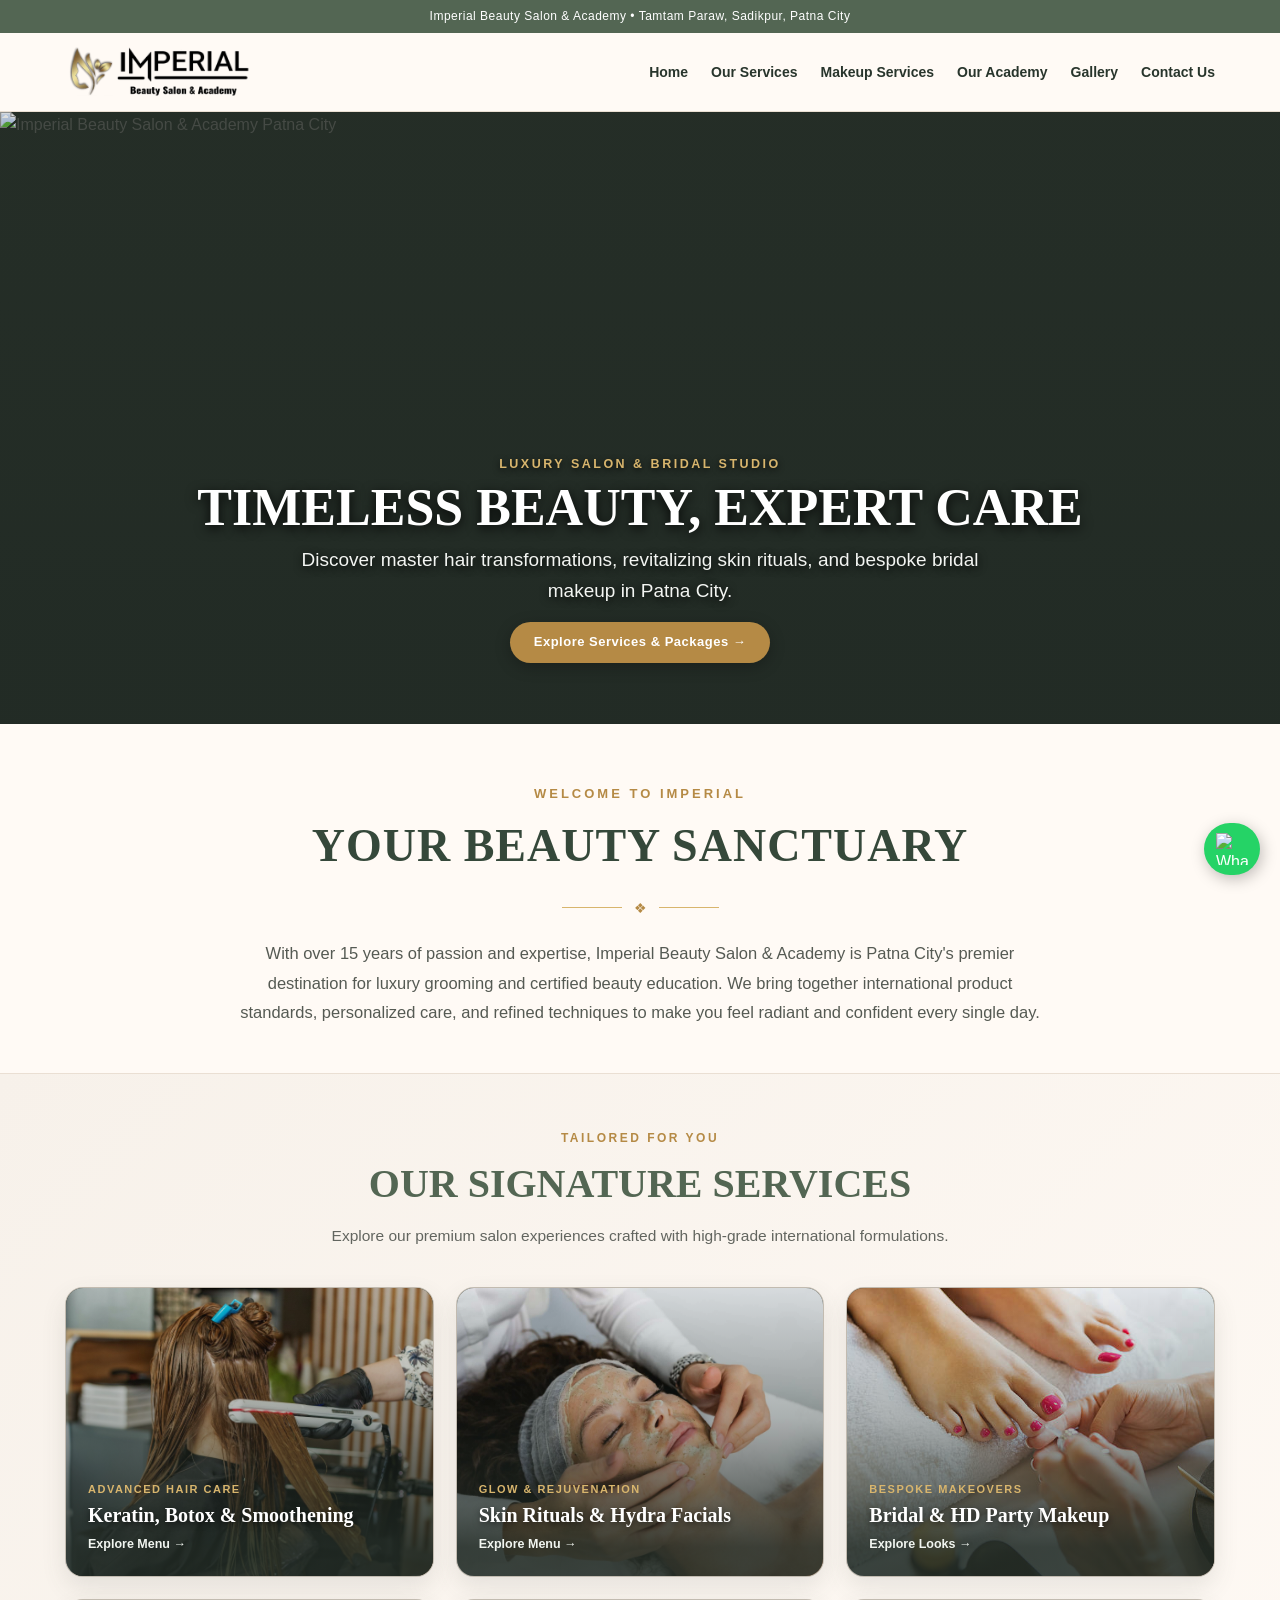
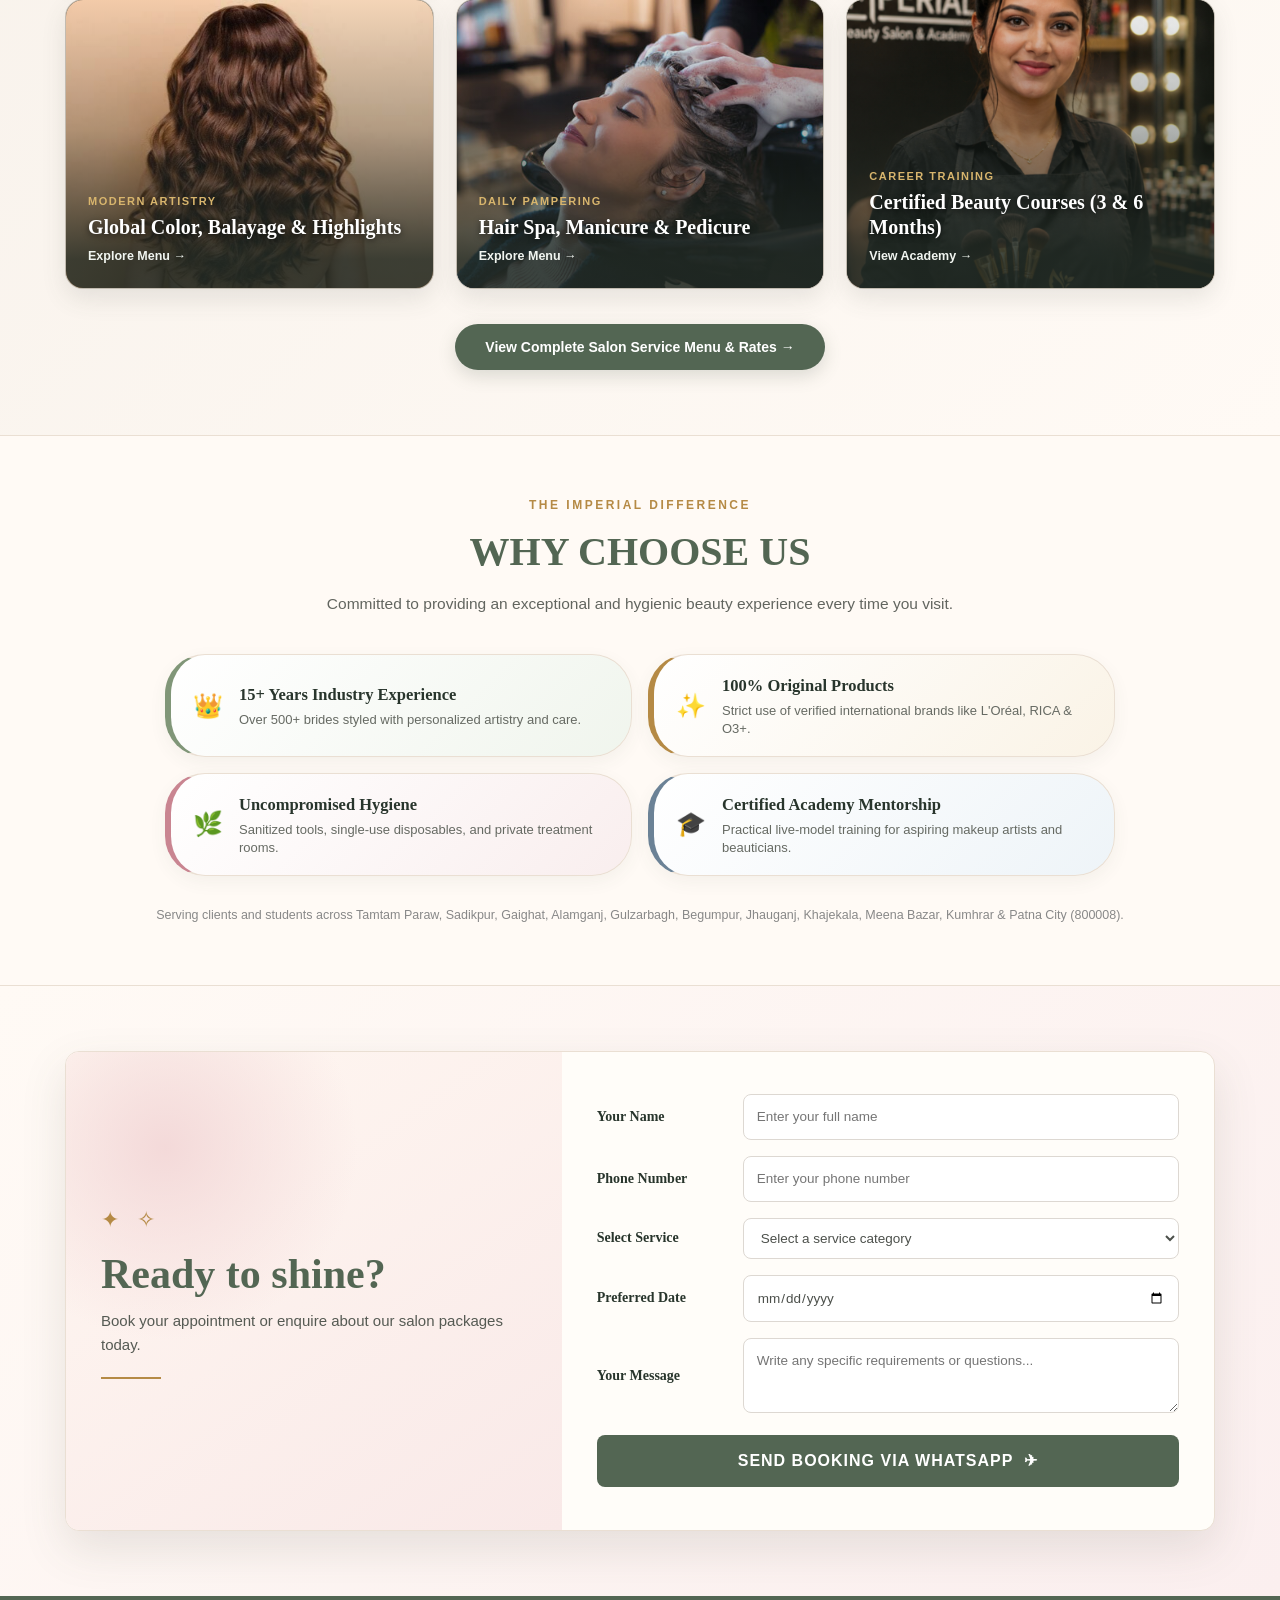
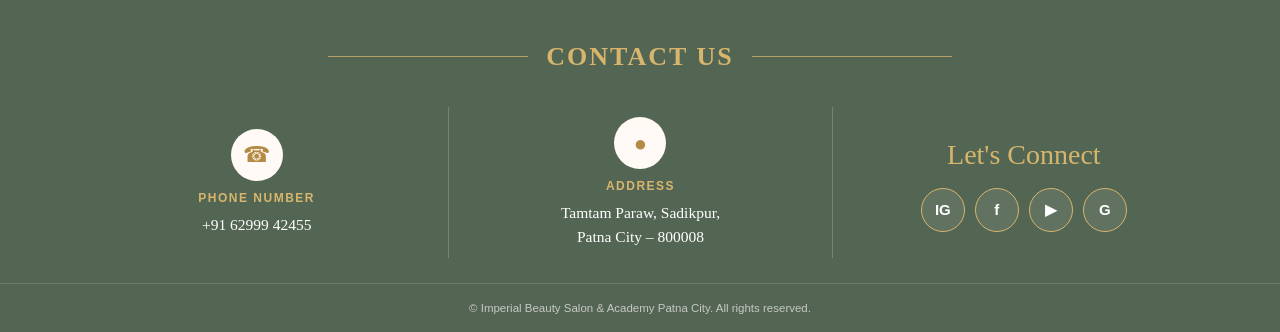
==== commit 14e4b3ba: "Add files via upload" ====
--- a/index.html
+++ b/index.html
@@ -1,32 +1,37 @@
-<!DOCTYPE html>
+<!doctype html>
 <html lang="en">
 <head>
-
-<meta charset="UTF-8">
-<meta name="viewport" content="width=device-width, initial-scale=1.0">
+<meta charset="utf-8">
+<meta name="viewport" content="width=device-width,initial-scale=1">
 
 <!-- SEO PRIMARY META TAGS -->
-<title>Best Beauty Salon & Bridal Makeup Studio in Patna | Imperial Salon & Academy</title>
-<meta name="description" content="Imperial Beauty Salon & Academy, Tamtam Paraw Sadikpur, Patna City. Best salon near me for HD Bridal Makeup, Keratin, Botox, Nanoplastia, Hair Smoothing, Facials, Waxing & Professional Beautician Courses.">
-<meta name="keywords" content="Best salon in Patna City, Best beauty parlour in Patna City, Best salon near me, Best bridal salon near me, HD Bridal Makeup Patna, Keratin treatment in Patna, Hair Botox Patna City, Nanoplastia treatment, Hair smoothing Patna, Beauty parlour Tamtam Paraw Sadikpur, Professional Beautician Course Patna">
+<title>Best Beauty Parlour & Salon in Patna City | Imperial Beauty Salon & Academy</title>
+<meta name="description" content="Imperial Beauty Salon & Academy at Tamtam Paraw, Sadikpur, Patna City. Expert bridal makeup, advanced hair treatments (Keratin, Botox), skin rituals & beauty courses. Serving Patna City, Gaighat, Alamganj & Gulzarbagh.">
+<meta name="keywords" content="Beauty parlour in Patna City, Best salon in Sadikpur Patna, Bridal makeup artist Patna City, Hair smoothening Patna City, Keratin treatment Patna City, Beauty academy Sadikpur, Parlour near Gaighat, Salon near Alamganj, Beauty parlour near Tamtam Paraw">
 <meta name="robots" content="index, follow">
-<link rel="canonical" href="https://imperialsalonacademy.in/">
+<link rel="canonical" href="https://imperialsalonacademy.in/index.html">
+
+<!-- GEO LOCALIZATION -->
+<meta name="geo.region" content="IN-BR">
+<meta name="geo.placename" content="Tamtam Paraw, Sadikpur, Patna City, Bihar">
+<meta name="geo.position" content="25.6025;85.1950">
+<meta name="ICBM" content="25.6025, 85.1950">
 
 <!-- OPEN GRAPH / SOCIAL MEDIA META TAGS -->
 <meta property="og:type" content="website">
-<meta property="og:url" content="https://imperialsalonacademy.in/">
-<meta property="og:title" content="Best Beauty Salon & Bridal Makeup Studio in Patna | Imperial">
-<meta property="og:description" content="Premier Beauty Salon & Academy in Patna City. Expert HD Bridal Makeup, Advanced Hair Treatments (Keratin, Botox, Nanoplastia) & Certified Beauty Courses.">
+<meta property="og:url" content="https://imperialsalonacademy.in/index.html">
+<meta property="og:title" content="Imperial Beauty Salon & Academy | Luxury Salon & Academy in Patna City">
+<meta property="og:description" content="Step into elegance. Premium hair, skin rituals, bridal artistry & professional beauty courses at Tamtam Paraw, Sadikpur, Patna City.">
 <meta property="og:image" content="https://imperialsalonacademy.in/images/logo.png">
 
-<!-- GOOGLE LOCAL BUSINESS SCHEMA MARKUP -->
+<!-- GOOGLE LOCAL BUSINESS & SALON SCHEMA (JSON-LD) -->
 <script type="application/ld+json">
 {
   "@context": "https://schema.org",
   "@type": "BeautySalon",
   "name": "Imperial Beauty Salon & Academy",
   "image": "https://imperialsalonacademy.in/images/logo.png",
-  "@id": "https://imperialsalonacademy.in/#beautysalon",
+  "@id": "https://imperialsalonacademy.in/#salon",
   "url": "https://imperialsalonacademy.in/",
   "telephone": "+916299942455",
   "priceRange": "₹₹",
@@ -41,9 +46,8 @@
   "geo": {
     "@type": "GeoCoordinates",
     "latitude": 25.6025,
-    "longitude": 85.1850
+    "longitude": 85.1950
   },
-  "hasMap": "https://maps.app.goo.gl/DVqceEvLo6ozHAay7",
   "openingHoursSpecification": {
     "@type": "OpeningHoursSpecification",
     "dayOfWeek": [
@@ -58,45 +62,45 @@
     "opens": "10:00",
     "closes": "20:00"
   },
-  "sameAs": [
-    "https://www.instagram.com/imperialsalonpatna/",
-    "https://www.facebook.com/share/1FQazRDXDj/",
-    "https://youtube.com/@imperialsalonpatna"
-  ]
+  "areaServed": [
+    "Sadikpur",
+    "Tamtam Paraw",
+    "Patna City",
+    "Gaighat",
+    "Alamganj",
+    "Gulzarbagh",
+    "Begumpur",
+    "Jhauganj",
+    "Khajekala",
+    "Meena Bazar",
+    "Kumhrar",
+    "Patna",
+    "Bihar"
+  ],
+  "hasMap": "https://maps.app.goo.gl/DVqceEvLo6ozHAay7"
 }
 </script>
 
 <style>
-
 /* =========================================================
-   ROOT
+   ROOT & RESET
 ========================================================= */
-
 :root{
   --blush:#f3d8d8;
   --blush-light:#fbefef;
-
   --sage:#a9b9a3;
   --sage-dark:#536653;
   --sage-deep:#35483a;
-
   --gold:#b58a45;
   --gold-light:#d8b56d;
-
   --cream:#fffaf5;
+  --beige:#fcf8f3;
   --white:#ffffff;
-
   --dark:#28352c;
   --text:#4c504b;
   --muted:#6a6a64;
-
   --line:#eadfd3;
 }
-
-
-/* =========================================================
-   RESET
-========================================================= */
 
 *{
   box-sizing:border-box;
@@ -124,11 +128,14 @@
   font:inherit;
 }
 
+.container{
+  width:min(1150px,92%);
+  margin:auto;
+}
 
 /* =========================================================
-   TOP BAR
+   TOP BAR & HEADER
 ========================================================= */
-
 .top-bar{
   background:var(--sage-dark);
   color:#fff;
@@ -138,38 +145,25 @@
   letter-spacing:.5px;
 }
 
-
-/* =========================================================
-   HEADER
-========================================================= */
-
 header{
   background:rgba(255,250,245,.97);
   border-bottom:1px solid var(--line);
-
   position:sticky;
   top:0;
   z-index:1000;
-
   backdrop-filter:blur(8px);
 }
 
 .navbar{
   width:min(1150px,92%);
   margin:auto;
-
   min-height:78px;
-
   display:flex;
   align-items:center;
   justify-content:space-between;
-
   gap:25px;
   position:relative;
 }
-
-
-/* Main logo file */
 
 .brand{
   display:flex;
@@ -180,22 +174,17 @@
 .brand-logo{
   width:205px;
   height:64px;
-
   object-fit:contain;
   object-position:left center;
-
   display:block;
 }
-
 
 .nav-links{
   display:flex;
   align-items:center;
   gap:23px;
-
   font-size:14px;
   font-weight:600;
-
   color:var(--dark);
 }
 
@@ -207,3338 +196,1050 @@
   color:var(--gold);
 }
 
-
 .mobile-menu{
   display:none;
-
   border:0;
   background:none;
-
   font-size:27px;
-
   color:var(--sage-dark);
-
   cursor:pointer;
 }
 
-
 /* =========================================================
-   COMMON
+   1. HERO SECTION
 ========================================================= */
-
-.container{
-  width:min(1150px,92%);
-  margin:auto;
-}
-
-.section{
-  padding:72px 0;
-}
-
-.btn{
-  display:inline-block;
-
-  padding:12px 22px;
-
-  border-radius:30px;
-
-  font-weight:bold;
-
-  transition:.2s ease;
-}
-
-.btn-gold{
-  background:var(--gold-light);
-  color:var(--dark);
-}
-
-.btn-gold:hover{
-  transform:translateY(-2px);
-
+.hero-section {
+  position: relative;
+  min-height: 520px;
+  height: 68vh;
+  overflow: hidden;
+  background: #252e27;
+}
+
+.hero-section img {
+  position: absolute;
+  inset: 0;
+  width: 100%;
+  height: 100%;
+  object-fit: cover;
+  object-position: center 25%;
+}
+
+.hero-section:after {
+  content: "";
+  position: absolute;
+  inset: 0;
+  background: linear-gradient(
+    180deg, 
+    rgba(34, 43, 37, 0.15) 0%, 
+    rgba(34, 43, 37, 0.45) 50%, 
+    rgba(34, 43, 37, 0.90) 88%
+  );
+}
+
+.hero-section .container {
+  position: absolute;
+  bottom: 10%;
+  left: 50%;
+  transform: translateX(-50%);
+  z-index: 5;
+  width: min(1150px, 92%);
+  text-align: center;
+}
+
+.hero-section .eyebrow {
+  color: var(--gold-light);
+  font-size: 12.5px;
+  font-weight: 700;
+  letter-spacing: 2.5px;
+  text-transform: uppercase;
+  display: block;
+  margin-bottom: 4px;
+  text-shadow: 0 2px 6px rgba(0,0,0,0.8);
+}
+
+.hero-section h1 {
+  color: #fff;
+  font-family: Georgia, serif;
+  font-size: clamp(26px, 4.5vw, 52px);
+  line-height: 1.15;
+  margin: 4px 0 8px;
+  text-shadow: 0 3px 12px rgba(0,0,0,0.9);
+}
+
+.hero-section p {
+  color: #f3f5f2;
+  font-size: clamp(14px, 1.8vw, 19px);
+  font-weight: 500;
+  max-width: 680px;
+  margin: 0 auto 16px;
+  text-shadow: 0 2px 8px rgba(0,0,0,0.9);
+}
+
+.btn-hero {
+  display: inline-block;
+  background: var(--gold);
+  color: #ffffff;
+  padding: 10px 24px;
+  border-radius: 25px;
+  font-size: 13px;
+  font-weight: 700;
+  letter-spacing: 0.5px;
+  box-shadow: 0 4px 15px rgba(0,0,0,0.25);
+  transition: all 0.25s ease;
+}
+
+.btn-hero:hover {
+  background: var(--gold-light);
+  color: var(--dark);
+  transform: translateY(-2px);
+}
+
+/* =========================================================
+   2. ABOUT US SECTION
+========================================================= */
+.about-section {
+  padding: 60px 0 45px;
+  background: #fffaf5;
+  text-align: center;
+}
+
+.about-box {
+  max-width: 820px;
+  margin: 0 auto;
+}
+
+.about-box .eyebrow {
+  color: var(--gold);
+  font-size: 13px;
+  letter-spacing: 3px;
+  font-weight: 700;
+  text-transform: uppercase;
+  display: block;
+}
+
+.about-box h2 {
+  font-family: Georgia, serif;
+  color: var(--sage-deep);
+  font-size: clamp(32px, 4.5vw, 46px);
+  letter-spacing: 1px;
+  margin: 4px 0 14px;
+}
+
+.about-box .ornament-line {
+  display: flex;
+  align-items: center;
+  justify-content: center;
+  gap: 12px;
+  margin-bottom: 20px;
+}
+
+.about-box .ornament-line:before,
+.about-box .ornament-line:after {
+  content: "";
+  height: 1px;
+  width: 60px;
+  background: var(--gold-light);
+}
+
+.about-box .ornament-line span {
+  color: var(--gold);
+  font-size: 14px;
+}
+
+.about-box p {
+  font-size: 16.5px;
+  line-height: 1.8;
+  color: #555a53;
+  margin: 0;
+}
+
+/* =========================================================
+   3. VISUAL SERVICES SHOWCASE (IMAGE CARDS WITH OVERLAY)
+========================================================= */
+.services-visual-section {
+  padding: 55px 0 65px;
+  background: linear-gradient(135deg, #f7f1ea, #fffaf5);
+  border-top: 1px solid var(--line);
+  border-bottom: 1px solid var(--line);
+}
+
+.section-head {
+  text-align: center;
+  max-width: 750px;
+  margin: 0 auto 38px;
+}
+
+.section-head .eyebrow {
+  color: var(--gold);
+  font-size: 12px;
+  letter-spacing: 2.5px;
+  font-weight: 700;
+  text-transform: uppercase;
+  display: block;
+}
+
+.section-head h2 {
+  font-family: Georgia, serif;
+  color: var(--sage-dark);
+  font-size: clamp(28px, 4vw, 40px);
+  margin: 4px 0 8px;
+}
+
+.section-head p {
+  font-size: 15.5px;
+  color: #62655f;
+}
+
+.services-visual-grid {
+  display: grid;
+  grid-template-columns: repeat(3, 1fr);
+  gap: 22px;
+}
+
+.service-tile {
+  position: relative;
+  border-radius: 18px;
+  overflow: hidden;
+  height: 290px;
+  box-shadow: 0 10px 25px rgba(75,85,70,0.12);
+  border: 1px solid rgba(234,223,211,0.8);
+  display: block;
+  background: #252e27;
+}
+
+.service-tile img {
+  width: 100%;
+  height: 100%;
+  object-fit: cover;
+  display: block;
+  transition: transform 0.45s cubic-bezier(0.25, 1, 0.5, 1);
+}
+
+.service-tile:hover img {
+  transform: scale(1.06);
+}
+
+.service-tile-overlay {
+  position: absolute;
+  inset: 0;
+  background: linear-gradient(
+    180deg, 
+    rgba(34, 43, 37, 0.05) 0%, 
+    rgba(34, 43, 37, 0.35) 45%, 
+    rgba(34, 43, 37, 0.88) 90%
+  );
+  display: flex;
+  flex-direction: column;
+  justify-content: flex-end;
+  padding: 22px;
+  color: #ffffff;
+}
+
+.service-tile-tag {
+  color: var(--gold-light);
+  font-size: 11px;
+  font-weight: 700;
+  letter-spacing: 1.5px;
+  text-transform: uppercase;
+  margin-bottom: 4px;
+}
+
+.service-tile-overlay h3 {
+  font-family: Georgia, serif;
+  font-size: 20px;
+  line-height: 1.25;
+  color: #ffffff;
+  margin-bottom: 6px;
+  text-shadow: 0 2px 6px rgba(0,0,0,0.6);
+}
+
+.service-tile-link {
+  font-size: 12.5px;
+  font-weight: 700;
+  color: #f1f5f0;
+  display: flex;
+  align-items: center;
+  gap: 6px;
+  transition: color 0.2s ease;
+}
+
+.service-tile:hover .service-tile-link {
+  color: var(--gold-light);
+}
+
+.services-view-all {
+  text-align: center;
+  margin-top: 35px;
+}
+
+.btn-view-all-services {
+  display: inline-block;
+  background: var(--sage-dark);
+  color: #ffffff;
+  padding: 12px 30px;
+  border-radius: 30px;
+  font-size: 14px;
+  font-weight: 700;
+  box-shadow: 0 6px 18px rgba(83,102,83,0.2);
+  transition: all 0.25s ease;
+}
+
+.btn-view-all-services:hover {
+  background: var(--sage-deep);
+  color: var(--gold-light);
+  transform: translateY(-2px);
+}
+
+/* =========================================================
+   4. WHY CHOOSE US / HIGHLIGHTS SECTION
+========================================================= */
+.why-section {
+  padding: 60px 0;
+  background: #fffaf5;
+}
+
+.why-strips-grid {
+  display: grid;
+  grid-template-columns: repeat(2, 1fr);
+  gap: 16px;
+  max-width: 950px;
+  margin: 0 auto;
+}
+
+.why-strip-card {
+  display: flex;
+  align-items: center;
+  gap: 16px;
+  padding: 18px 22px;
+  border-radius: 40px;
+  background: #ffffff;
+  border: 1px solid var(--line);
+  box-shadow: 0 6px 18px rgba(75,85,70,0.06);
+  text-align: left;
+  transition: transform 0.25s ease;
+}
+
+.why-strip-card:hover {
+  transform: translateY(-2px);
+  border-color: var(--gold-light);
+}
+
+.why-strip-card:nth-child(1) { border-left: 6px solid #809678; background: linear-gradient(135deg, #ffffff, #f0f5ed); }
+.why-strip-card:nth-child(2) { border-left: 6px solid #b58a45; background: linear-gradient(135deg, #ffffff, #faf3e6); }
+.why-strip-card:nth-child(3) { border-left: 6px solid #c98591; background: linear-gradient(135deg, #ffffff, #f9eeee); }
+.why-strip-card:nth-child(4) { border-left: 6px solid #6b8296; background: linear-gradient(135deg, #ffffff, #eef4f8); }
+
+.why-strip-icon {
+  font-size: 24px;
+  flex-shrink: 0;
+}
+
+.why-strip-content h4 {
+  font-family: Georgia, serif;
+  font-size: 16.5px;
+  color: var(--dark);
+  margin-bottom: 2px;
+}
+
+.why-strip-content p {
+  font-size: 13px;
+  color: #666a63;
+  line-height: 1.4;
+  margin: 0;
+}
+
+/* =========================================================
+   5. APPOINTMENT FORM & CONTACT FOOTER
+========================================================= */
+#home-contact-area{
+  --blush:#f3d8d8;
+  --blush-light:#fbefef;
+  --sage:#a9b9a3;
+  --sage-dark:#536653;
+  --sage-deep:#3f5142;
+  --gold:#b58a45;
+  --gold-light:#d8b56d;
+  --cream:#fffaf5;
+  --dark:#28352c;
+  --text:#4c504b;
+  --line:#eadfd3;
+}
+
+#home-contact-area .form-section{
+  padding:65px 0;
+  background:linear-gradient(135deg,var(--cream),var(--blush-light));
+  border-top: 1px solid var(--line);
+}
+
+#home-contact-area .form-card{
+  display:grid;
+  grid-template-columns:.95fr 1.25fr;
+  min-height:480px;
+  border-radius:14px;
+  overflow:hidden;
+  background:#fffdf9;
+  border:1px solid var(--line);
+  box-shadow:0 18px 45px rgba(75,85,70,.13);
+}
+
+#home-contact-area .form-intro{
+  position:relative;
+  padding:45px 35px;
+  background:radial-gradient(circle at 20% 20%,rgba(243,216,216,.95),transparent 35%),linear-gradient(145deg,#fff7f1,#f9e9e8);
+  display:flex;
+  flex-direction:column;
+  justify-content:center;
+  overflow:hidden;
+}
+
+#home-contact-area .ornament{
+  color:var(--gold);
+  font-size:22px;
+  letter-spacing:6px;
+  margin-bottom:12px;
+}
+
+#home-contact-area .form-intro h2{
+  font-family:Georgia,serif;
+  color:var(--sage-dark);
+  font-size:clamp(30px,3.5vw,42px);
+  line-height:1.2;
+}
+
+#home-contact-area .small-line{
+  width:60px;
+  height:2px;
   background:var(--gold);
-  color:#fff;
-}
-
-
-/* =========================================================
-   HERO SLIDER
-========================================================= */
-
-.hero{
-  position:relative;
-
-  height:min(700px,78vh);
-  min-height:570px;
-
-  overflow:hidden;
-
-  background:var(--sage-dark);
-}
-
-.slide{
-  position:absolute;
-  inset:0;
-
-  opacity:0;
-  pointer-events:none;
-
-  transition:opacity .8s ease;
-}
-
-.slide.active{
-  opacity:1;
-  pointer-events:auto;
-}
-
-.slide-video{
-  width:100%;
-  height:100%;
-
-  object-fit:cover;
-
-  display:block;
-}
-
-.slide-overlay{
-  position:absolute;
-  inset:0;
-
-  background:
-    linear-gradient(
-      90deg,
-      rgba(31,48,38,.78),
-      rgba(31,48,38,.32),
-      rgba(31,48,38,.15)
-    );
-}
-
-.slide-content{
-  position:absolute;
-  inset:0;
-
+  margin-top:20px;
+}
+
+#home-contact-area .form-area{
+  padding:40px 35px;
   display:flex;
   align-items:center;
-
-  width:min(1150px,92%);
-  margin:auto;
-
+}
+
+#home-contact-area .contact-form{width:100%}
+
+#home-contact-area .form-row{
+  display:grid;
+  grid-template-columns:130px 1fr;
+  align-items:center;
+  gap:16px;
+  margin-bottom:16px;
+}
+
+#home-contact-area .form-label{
+  font-family:Georgia,serif;
+  color:var(--dark);
+  font-weight:bold;
+  font-size:14px;
+}
+
+#home-contact-area .contact-form input,
+#home-contact-area .contact-form select,
+#home-contact-area .contact-form textarea{
+  width:100%;
+  border:1px solid #ddd8d2;
+  background:#fff;
+  border-radius:8px;
+  padding:11px 13px;
+  outline:none;
+  color:var(--text);
+  transition:.2s;
+  font:inherit;
+  font-size:13.5px;
+}
+
+#home-contact-area .contact-form textarea{
+  min-height:75px;
+  resize:vertical;
+}
+
+#home-contact-area .form-submit{
+  margin-top:6px;
+  width:100%;
+  border:0;
+  border-radius:8px;
+  padding:13px 16px;
+  background:var(--sage-dark);
   color:#fff;
-}
-
-.slide-content-inner{
-  max-width:670px;
-}
-
-.slide h1{
-  font-family:Georgia,serif;
-
-  font-size:clamp(40px,5.8vw,68px);
-
-  line-height:1.08;
-
-  margin:15px 0;
-
+  font-weight:bold;
+  letter-spacing:1px;
+  cursor:pointer;
+  transition:.2s;
+}
+
+#home-contact-area .form-submit:hover{
+  background:var(--sage-deep);
+  transform:translateY(-1px);
+}
+
+#home-contact-area .contact-footer{
+  background:var(--sage-dark);
   color:#fff;
-}
-
-.slide p{
-  font-size:18px;
-
-  max-width:580px;
-
-  margin-bottom:23px;
-}
-
-.slider-controls{
-  position:absolute;
-
-  bottom:28px;
-  left:50%;
-
-  transform:translateX(-50%);
-
-  display:flex;
-  gap:8px;
-
-  z-index:5;
-}
-
-.slider-dot{
-  width:9px;
-  height:9px;
-
-  border-radius:50%;
-
-  border:1px solid #fff;
-
-  background:transparent;
-
-  cursor:pointer;
-
-  padding:0;
-}
-
-.slider-dot.active{
-  background:#fff;
-}
-
-
-/* =========================================================
-   AREAS OF EXPERTISE
-========================================================= */
-
-.specialisation{
-  background:
-    linear-gradient(
-      135deg,
-      var(--blush-light),
-      var(--cream)
-    );
-
-  padding:72px 0 70px;
-}
-
-.specialisation-heading{
-  max-width:850px;
-
-  text-align:center;
-
-  margin:0 auto 38px;
-}
-
-.specialisation-heading h2{
-  font-family:Georgia,serif;
-
-  color:var(--sage-dark);
-
-  font-size:clamp(34px,5vw,50px);
-
-  line-height:1.15;
-
-  margin-bottom:14px;
-}
-
-.specialisation-heading p{
-  max-width:780px;
-
-  margin:auto;
-
-  color:#62645f;
-
-  font-size:16px;
-
-  line-height:1.7;
-}
-
-
-/* Expertise cards */
-
-.specialisation-list{
-  max-width:1050px;
-
-  margin:auto;
-
-  display:grid;
-
-  grid-template-columns:repeat(2,1fr);
-
-  gap:20px;
-}
-
-.specialisation-item{
-  position:relative;
-
-  min-height:105px;
-
-  padding:25px 28px;
-
-  border-radius:16px;
-
-  display:flex;
-  align-items:center;
-
-  font-family:Georgia,serif;
-
-  font-size:clamp(21px,2.5vw,29px);
-
-  font-weight:700;
-
-  background:#fff;
-
-  box-shadow:
-    0 8px 24px rgba(80,90,75,.08);
-
-  border:1px solid rgba(181,138,69,.18);
-
-  transition:.25s ease;
-}
-
-.specialisation-item:hover{
-  transform:translateY(-4px);
-
-  box-shadow:
-    0 15px 32px rgba(80,90,75,.13);
-}
-
-
-/* Four different colours */
-
-.specialisation-item:nth-child(1){
-  color:#536653;
-  border-left:5px solid #536653;
-  background:linear-gradient(135deg,#ffffff,#f2f7f0);
-}
-
-.specialisation-item:nth-child(2){
-  color:#8d6740;
-  border-left:5px solid #b58a45;
-  background:linear-gradient(135deg,#ffffff,#fbf5e9);
-}
-
-.specialisation-item:nth-child(3){
-  color:#725f72;
-  border-left:5px solid #8e7890;
-  background:linear-gradient(135deg,#ffffff,#f8f2f8);
-}
-
-.specialisation-item:nth-child(4){
-  color:#53747b;
-  border-left:5px solid #6c9399;
-  background:linear-gradient(135deg,#ffffff,#eef7f8);
-}
-
-.specialisation-item:before{
-  content:"";
-
-  width:11px;
-  height:11px;
-
-  border-radius:50%;
-
-  margin-right:17px;
-
-  flex-shrink:0;
-
-  border:2px solid currentColor;
-}
-
-
-/* =========================================================
-   ABOUT IMPERIAL
-========================================================= */
-
-.about-section{
-  background:var(--cream);
-
-  padding:72px 0 76px;
-}
-
-.about-heading{
-  text-align:center;
-
-  margin-bottom:32px;
-}
-
-.about-heading h2{
-  font-family:Georgia,serif;
-
-  color:var(--sage-dark);
-
-  font-size:clamp(34px,5vw,50px);
-
-  line-height:1.15;
-}
-
-
-/* About layout */
-
-.about-layout{
-  max-width:1050px;
-
-  margin:auto;
-
-  display:grid;
-
-  grid-template-columns:.9fr 1.1fr;
-
-  gap:48px;
-
-  align-items:center;
-}
-
-
-/* About video */
-
-.about-video-frame{
-  width:100%;
-
-  max-width:430px;
-
-  margin:auto;
-
-  border-radius:18px;
-
-  overflow:hidden;
-
-  background:#ddd;
-
-  box-shadow:
-    0 18px 45px rgba(80,90,75,.14);
-}
-
-.about-video-frame video{
-  width:100%;
-
-  aspect-ratio:4/5;
-
-  object-fit:cover;
-
-  display:block;
-}
-
-
-/* About article */
-
-.about-article{
-  font-size:16px;
-
-  line-height:1.75;
-
-  color:#555952;
-}
-
-.about-article p{
-  margin-bottom:16px;
-}
-
-.about-article p:last-child{
-  margin-bottom:0;
-}
-
-.about-article strong{
-  color:var(--sage-dark);
-}
-
-
-/* =========================================================
-   HIGHLIGHTS
-========================================================= */
-
-.highlights-section{
-  background:#fff;
-
-  padding:12px 0 60px;
-}
-
-.highlights-heading{
-  text-align:center;
-
-  margin-bottom:28px;
-}
-
-.highlights-heading h2{
-  font-family:Georgia,serif;
-
-  color:var(--sage-dark);
-
-  font-size:clamp(30px,4.5vw,42px);
-}
-
-
-/* Highlight cards */
-
-.highlights-grid{
-  display:grid;
-
-  grid-template-columns:repeat(3,1fr);
-
-  gap:20px;
-
-  max-width:1050px;
-
-  margin:auto;
-}
-
-.highlight-card{
-  min-height:205px;
-
-  padding:28px 24px;
-
-  border-radius:18px;
-
-  text-align:center;
-
-  background:
-    linear-gradient(
-      145deg,
-      #fffdf9,
-      #f6f0e8
-    );
-
-  border:1px solid #e5d9cc;
-
-  box-shadow:
-    0 8px 24px rgba(80,90,75,.07);
-
-  transition:.25s ease;
-}
-
-.highlight-card:hover{
-  transform:translateY(-5px);
-
-  box-shadow:
-    0 16px 34px rgba(80,90,75,.12);
-}
-
-.highlight-icon{
-  width:54px;
-  height:54px;
-
-  margin:0 auto 14px;
-
-  border-radius:50%;
-
+  padding:40px 0 25px;
+}
+
+#home-contact-area .contact-title{
   display:flex;
   align-items:center;
   justify-content:center;
-
-  background:var(--blush-light);
-
-  border:1px solid rgba(181,138,69,.35);
-
+  gap:18px;
+  margin-bottom:30px;
+}
+
+#home-contact-area .contact-title:before,
+#home-contact-area .contact-title:after{
+  content:"";
+  height:1px;
+  width:min(200px,18vw);
+  background:rgba(216,181,109,.75);
+}
+
+#home-contact-area .contact-title h2{
+  color:var(--gold-light);
+  font-family:Georgia,serif;
+  letter-spacing:2px;
+  font-size:26px;
+  white-space:nowrap;
+}
+
+#home-contact-area .contact-columns{
+  display:grid;
+  grid-template-columns:1fr 1fr 1fr;
+  align-items:stretch;
+}
+
+#home-contact-area .contact-column{
+  padding:10px 25px;
+  text-align:center;
+  min-height:130px;
+  display:flex;
+  flex-direction:column;
+  align-items:center;
+  justify-content:center;
+}
+
+#home-contact-area .contact-column+.contact-column{
+  border-left:1px solid rgba(255,255,255,.20);
+}
+
+#home-contact-area .contact-icon{
+  width:52px;
+  height:52px;
+  border-radius:50%;
+  background:#fffaf5;
   color:var(--gold);
-
+  display:flex;
+  align-items:center;
+  justify-content:center;
+  font-size:22px;
+  margin-bottom:8px;
+}
+
+#home-contact-area .contact-label{
+  color:var(--gold-light);
+  font-size:12px;
+  letter-spacing:1.5px;
+  font-weight:bold;
+  margin-bottom:5px;
+}
+
+#home-contact-area .contact-info{
   font-family:Georgia,serif;
-
-  font-size:24px;
-}
-
-.highlight-card strong{
-  display:block;
-
-  color:var(--sage-dark);
-
-  font-family:Georgia,serif;
-
-  font-size:19px;
-
-  margin-bottom:9px;
-}
-
-.highlight-card p{
-  max-width:285px;
-
-  margin:auto;
-
-  font-size:14px;
-
-  color:#686862;
-
-  line-height:1.55;
-}
-
-
-/* =========================================================
-   OUR SERVICES
-========================================================= */
-
-.services-preview{
-  background:
-    linear-gradient(
-      135deg,
-      #fffaf5,
-      #fbefef
-    );
-
-  padding:72px 0 82px;
-
-  overflow:hidden;
-}
-
-
-/* Services heading */
-
-.services-preview .section-heading{
+  font-size:15.5px;
+  line-height:1.5;
+}
+
+#home-contact-area .connect-title{
+  color:var(--gold-light);
+  font-family:cursive;
+  font-size:28px;
+  margin-bottom:10px;
+}
+
+#home-contact-area .social-links{
+  display:flex;
+  gap:10px;
+  justify-content:center;
+  flex-wrap:wrap;
+}
+
+#home-contact-area .social-link{
+  width:44px;
+  height:44px;
+  border-radius:50%;
+  border:1px solid var(--gold-light);
+  background:rgba(255,250,245,.08);
+  display:flex;
+  align-items:center;
+  justify-content:center;
+  font-weight:bold;
+  font-size:15px;
+}
+
+#home-contact-area .copyright{
+  background:var(--sage-dark);
+  border-top:1px solid rgba(255,255,255,.15);
   text-align:center;
-
-  max-width:760px;
-
-  margin:0 auto 40px;
-}
-
-.services-preview .section-heading h2{
-  font-family:Georgia,serif;
-
-  color:var(--sage-dark);
-
-  font-size:clamp(35px,5vw,50px);
-
-  margin:0 0 15px;
-
-  line-height:1.15;
-}
-
-.services-preview .section-heading p{
-  color:#686862;
-
-  font-size:16px;
-
-  line-height:1.7;
-}
-
-
-/* Services list */
-
-.preview-grid{
-  max-width:1050px;
-
-  margin:auto;
-
-  display:grid;
-
-  grid-template-columns:1fr;
-
-  gap:16px;
-}
-
-
-/* Main service card */
-
-.preview-card{
-  width:100%;
-
-  min-height:135px;
-
-  padding:20px 22px;
-
-  display:grid;
-
-  grid-template-columns:76px 1fr 48px;
-
-  align-items:center;
-
-  gap:22px;
-
-  border-radius:20px;
-
-  border:1px solid var(--line);
-
-  background:#fff;
-
-  box-shadow:
-    0 7px 22px rgba(80,90,75,.06);
-
-  text-align:left;
-
-  transition:
-    transform .25s ease,
-    box-shadow .25s ease,
-    border-color .25s ease;
-}
-
-.preview-card:hover{
-  transform:translateY(-4px);
-
-  box-shadow:
-    0 15px 34px rgba(80,90,75,.12);
-
-  border-color:rgba(181,138,69,.35);
-}
-
-
-/* Related icon area */
-
-.preview-icon{
-  width:68px;
-  height:68px;
-
-  border-radius:50%;
-
-  display:flex;
-
-  align-items:center;
-
-  justify-content:center;
-
-  flex-shrink:0;
-
-  position:relative;
-
-  margin:0;
-
-  font-size:0;
-}
-
-
-/* SVG icons */
-
-.preview-icon svg{
-  width:38px;
-  height:38px;
-
-  display:block;
-
-  fill:none;
-
-  stroke:currentColor;
-
-  stroke-width:1.7;
-
-  stroke-linecap:round;
-
-  stroke-linejoin:round;
-}
-
-
-/* Beauty services */
-
-.preview-card:nth-child(1){
-  background:
-    linear-gradient(
-      100deg,
-      #fff1f1,
-      #fffaf7
-    );
-}
-
-.preview-card:nth-child(1) .preview-icon{
-  background:#c98591;
-  color:#fff;
-}
-
-.preview-card:nth-child(1) h3{
-  color:#8e5c68;
-}
-
-
-/* Skin */
-
-.preview-card:nth-child(2){
-  background:
-    linear-gradient(
-      100deg,
-      #f0f6ee,
-      #fffdf9
-    );
-}
-
-.preview-card:nth-child(2) .preview-icon{
-  background:#809678;
-  color:#fff;
-}
-
-.preview-card:nth-child(2) h3{
-  color:#536653;
-}
-
-
-/* Hair treatment */
-
-.preview-card:nth-child(3){
-  background:
-    linear-gradient(
-      100deg,
-      #fbf4e5,
-      #fffdf9
-    );
-}
-
-.preview-card:nth-child(3) .preview-icon{
-  background:#b58a45;
-  color:#fff;
-}
-
-.preview-card:nth-child(3) h3{
-  color:#8d6740;
-}
-
-
-/* Makeup */
-
-.preview-card:nth-child(4){
-  background:
-    linear-gradient(
-      100deg,
-      #f7eff8,
-      #fffdfb
-    );
-}
-
-.preview-card:nth-child(4) .preview-icon{
-  background:#947994;
-  color:#fff;
-}
-
-.preview-card:nth-child(4) h3{
-  color:#725f72;
-}
-
-
-/* Service content */
-
-.preview-content{
-  min-width:0;
-}
-
-.preview-card h3{
-  font-family:Georgia,serif;
-
-  font-size:clamp(19px,2.2vw,25px);
-
-  line-height:1.2;
-
-  margin-bottom:7px;
-}
-
-.preview-card p{
-  font-size:14px;
-
-  line-height:1.55;
-
-  color:#666861;
-
-  max-width:650px;
-}
-
-
-/* Right arrow */
-
-.preview-arrow{
-  width:46px;
-  height:46px;
-
-  border-radius:50%;
-
-  display:flex;
-
-  align-items:center;
-
-  justify-content:center;
-
-  font-size:23px;
-
-  font-weight:400;
-
-  transition:.25s ease;
-}
-
-.preview-card:nth-child(1) .preview-arrow{
-  background:#f2d7dc;
-  color:#8e5c68;
-}
-
-.preview-card:nth-child(2) .preview-arrow{
-  background:#dce8d8;
-  color:#536653;
-}
-
-.preview-card:nth-child(3) .preview-arrow{
-  background:#f0dfba;
-  color:#8d6740;
-}
-
-.preview-card:nth-child(4) .preview-arrow{
-  background:#e7d8e9;
-  color:#725f72;
-}
-
-.preview-card:hover .preview-arrow{
-  transform:translateX(4px);
-}
-
-
-/* =========================================================
-   ACADEMY
-========================================================= */
-
-.academy-banner{
-  position:relative;
-
-  overflow:hidden;
-
-  background:var(--sage-dark);
-
-  color:#fff;
-
-  padding:70px 0;
-}
-
-.academy-grid{
-  display:grid;
-
-  grid-template-columns:1.05fr .95fr;
-
-  gap:50px;
-
-  align-items:center;
-
-  max-width:1050px;
-
-  margin:auto;
-}
-
-.academy-content{
-  max-width:650px;
-}
-
-.academy-content h2{
-  font-family:Georgia,serif;
-
-  color:#fff;
-
-  font-size:clamp(36px,5vw,52px);
-
-  margin:0 0 17px;
-
-  line-height:1.12;
-}
-
-.academy-content p{
-  color:#f3f3f0;
-
-  font-size:16px;
-
-  line-height:1.7;
-
-  margin-bottom:25px;
-}
-
-
-/* Academy video 4:5 */
-
-.academy-video{
-  width:100%;
-
-  max-width:430px;
-
-  margin:auto;
-
-  border-radius:18px;
-
-  overflow:hidden;
-
-  box-shadow:
-    0 18px 40px rgba(0,0,0,.18);
-
-  background:#304238;
-}
-
-.academy-video video{
-  width:100%;
-
-  aspect-ratio:4/5;
-
-  object-fit:cover;
-
-  display:block;
-}
-
-
-/* =========================================================
-   TESTIMONIALS
-========================================================= */
-
-.testimonials-section{
-  background:
-    linear-gradient(
-      135deg,
-      #fbefef,
-      #f8f4ec
-    );
-
-  padding:70px 0 72px;
-
-  overflow:hidden;
-}
-
-.testimonials-heading{
-  text-align:center;
-
-  max-width:760px;
-
-  margin:0 auto 36px;
-}
-
-.testimonials-heading h2{
-  font-family:Georgia,serif;
-
-  color:var(--sage-dark);
-
-  font-size:clamp(30px,4.5vw,44px);
-
-  line-height:1.15;
-}
-
-
-/* Moving reviews */
-
-.testimonial-viewport{
-  width:100%;
-
-  overflow:hidden;
-
-  position:relative;
-
-  mask-image:
-    linear-gradient(
-      to right,
-      transparent,
-      black 6%,
-      black 94%,
-      transparent
-    );
-
-  -webkit-mask-image:
-    linear-gradient(
-      to right,
-      transparent,
-      black 6%,
-      black 94%,
-      transparent
-    );
-}
-
-.testimonial-track{
-  display:flex;
-
-  width:max-content;
-
-  animation:
-    testimonialMove 75s linear infinite;
-}
-
-.testimonial-track:hover{
-  animation-play-state:paused;
-}
-
-
-/*
-   HORIZONTAL TESTIMONIALS
-*/
-
-.testimonial-slide{
-  width:min(650px,82vw);
-
-  min-height:190px;
-
-  margin:0 12px;
-
-  padding:25px 30px;
-
-  border:1px solid #e3d7ca;
-
-  border-radius:16px;
-
-  background:
-    linear-gradient(
-      135deg,
-      rgba(255,255,255,.95),
-      rgba(255,250,245,.95)
-    );
-
-  box-shadow:
-    0 8px 25px rgba(80,90,75,.08);
-
-  flex-shrink:0;
-
-  display:flex;
-
-  flex-direction:column;
-
-  justify-content:center;
-}
-
-.quote-mark{
-  font-family:Georgia,serif;
-
-  font-size:38px;
-
-  line-height:.6;
-
-  color:var(--gold);
-
-  margin-bottom:10px;
-}
-
-.testimonial-stars{
-  color:#d49b2e;
-
-  letter-spacing:2px;
-
-  font-size:13px;
-
-  margin-bottom:9px;
-}
-
-.testimonial-text{
-  font-size:14px;
-
-  line-height:1.55;
-
-  color:#50534f;
-
-  margin-bottom:12px;
-}
-
-.testimonial-author{
-  color:var(--sage-dark);
-
-  font-weight:bold;
-
-  font-size:13px;
-}
-
-
-/* Continuous movement */
-
-@keyframes testimonialMove{
-
-  from{
-    transform:translateX(0);
-  }
-
-  to{
-    transform:translateX(-50%);
-  }
-
-}
-
-
-/* Google CTA */
-
-.google-cta{
-  text-align:center;
-
-  margin-top:34px;
-}
-
-.google-cta .btn{
-  border:1px solid var(--gold);
-}
-
-
-/* =========================================================
-   CONTACT
-========================================================= */
-
-.contact-footer{
-  background:var(--sage-dark);
-
-  color:#fff;
-
-  padding:48px 0 28px;
-
-  position:relative;
-
-  overflow:hidden;
-}
-
-.contact-heading{
-  text-align:center;
-
-  color:var(--gold-light);
-
-  font-family:Georgia,serif;
-
-  font-size:30px;
-
-  letter-spacing:2px;
-
-  margin-bottom:35px;
-}
-
-.contact-grid{
-  display:grid;
-
-  grid-template-columns:1fr 1fr 1fr;
-
-  gap:30px;
-
-  align-items:center;
-}
-
-.contact-item{
-  text-align:center;
-
-  padding:10px 25px;
-
-  min-height:130px;
-
-  display:flex;
-
-  flex-direction:column;
-
-  align-items:center;
-
-  justify-content:center;
-}
-
-.contact-item + .contact-item{
-  border-left:1px solid rgba(255,255,255,.18);
-}
-
-.contact-icon{
-  width:58px;
-  height:58px;
-
-  border-radius:50%;
-
-  background:#fff;
-
-  color:var(--gold);
-
-  display:flex;
-
-  align-items:center;
-
-  justify-content:center;
-
-  font-size:25px;
-
-  margin-bottom:10px;
-}
-
-.contact-label{
-  color:var(--gold-light);
-
-  font-size:13px;
-
-  letter-spacing:2px;
-
-  font-weight:700;
-
-  margin-bottom:6px;
-}
-
-.contact-value{
-  font-family:Georgia,serif;
-
-  font-size:18px;
-}
-
-.social-title{
-  font-family:cursive;
-
-  color:var(--gold-light);
-
-  font-size:31px;
-
-  margin-bottom:12px;
-}
-
-.social-links{
-  display:flex;
-
-  gap:13px;
-
-  justify-content:center;
-}
-
-.social-link{
-  width:48px;
-  height:48px;
-
-  border:1px solid var(--gold-light);
-
-  border-radius:50%;
-
-  display:flex;
-
-  align-items:center;
-
-  justify-content:center;
-
-  background:rgba(255,255,255,.08);
-
-  font-weight:bold;
-}
-
-.social-link:hover{
-  background:#fff;
-
-  color:var(--sage-dark);
-}
-
-.footer-bottom{
-  width:min(1150px,92%);
-
-  margin:35px auto 0;
-
-  padding-top:18px;
-
-  border-top:1px solid rgba(255,255,255,.15);
-
-  font-size:12px;
-
+  padding:15px 15px;
   color:#c7c7c7;
-
-  text-align:center;
+  font-size:11.5px;
 }
 
 /* FLOATING LIVE WHATSAPP BUTTON */
 .whatsapp-float {
-    position: fixed;
-    width: 60px;
-    height: 60px;
-    bottom: 30px;
-    right: 30px;
-    background-color: #25d366;
-    color: #FFF;
-    border-radius: 50px;
-    text-align: center;
-    font-size: 30px;
-    box-shadow: 2px 4px 15px rgba(0,0,0,0.25);
-    z-index: 1000;
-    display: flex;
-    align-items: center;
-    justify-content: center;
-    animation: pulse 2s infinite;
+  position: fixed;
+  width: 56px;
+  height: 52px;
+  bottom: 25px;
+  right: 20px;
+  background-color: #25d366;
+  color: #FFF;
+  border-radius: 50px;
+  text-align: center;
+  box-shadow: 2px 4px 15px rgba(0,0,0,0.25);
+  z-index: 1000;
+  display: flex;
+  align-items: center;
+  justify-content: center;
 }
 
 .whatsapp-float img {
-    width: 35px;
-    height: 35px;
-}
-
-@keyframes pulse {
-    0% { transform: scale(0.95); box-shadow: 0 0 0 0 rgba(37, 211, 102, 0.7); }
-    70% { transform: scale(1); box-shadow: 0 0 0 15px rgba(37, 211, 102, 0); }
-    100% { transform: scale(0.95); box-shadow: 0 0 0 0 rgba(37, 211, 102, 0); }
-}
-
-@media (max-width: 700px) {
-    .whatsapp-float { width: 52px; height: 52px; bottom: 20px; right: 20px; }
-    .whatsapp-float img { width: 30px; height: 30px; }
-}
-
-
-/* =========================================================
-   RESPONSIVE
-========================================================= */
-
-@media(max-width:850px){
-
-  .brand-logo{
-    width:175px;
-    height:60px;
-  }
-
-
+  width: 32px;
+  height: 32px;
+}
+
+/* LOCAL SEO REACH TEXT */
+.local-seo-text {
+  text-align: center;
+  font-size: 12.5px;
+  color: #888;
+  margin-top: 30px;
+  line-height: 1.5;
+}
+
+/* RESPONSIVE */
+@media(max-width:900px){
+  .services-visual-grid { grid-template-columns: 1fr 1fr; }
+  .why-strips-grid { grid-template-columns: 1fr; }
   .nav-links{
     display:none;
-
     position:absolute;
-
     top:78px;
-
     left:0;
     right:0;
-
     background:var(--cream);
-
-    padding:22px;
-
+    padding:20px;
     flex-direction:column;
-
     align-items:stretch;
-
     border-bottom:1px solid var(--line);
-
-    box-shadow:
-      0 12px 25px rgba(0,0,0,.07);
+    box-shadow:0 10px 20px rgba(0,0,0,.08);
+    text-align:center;
   }
-
-  .nav-links.open{
-    display:flex;
-  }
-
-  .mobile-menu{
-    display:block;
-  }
-
-
-  /* HERO */
-
-  .hero{
-    min-height:620px;
-
-    height:75vh;
-  }
-
-  .slide-content{
-    align-items:flex-end;
-
-    padding-bottom:85px;
-  }
-
-  .slide h1{
-    font-size:43px;
-  }
-
-  .slide p{
-    font-size:16px;
-  }
-
-
-  /* EXPERTISE */
-
-  .specialisation-list{
-    grid-template-columns:1fr;
-  }
-
-
-  /* ABOUT */
-
-  .about-layout{
-    grid-template-columns:1fr;
-
-    gap:35px;
-  }
-
-  .about-video-frame{
-    max-width:390px;
-  }
-
-
-  /* HIGHLIGHTS */
-
-  .highlights-grid{
-    grid-template-columns:1fr;
-  }
-
-
-  /* SERVICES */
-
-  .preview-grid{
-    grid-template-columns:1fr;
-  }
-
-  .preview-card{
-    grid-template-columns:68px 1fr 46px;
-
-    gap:18px;
-
-    min-height:125px;
-  }
-
-  .preview-icon{
-    width:62px;
-    height:62px;
-  }
-
-  .preview-icon svg{
-    width:35px;
-    height:35px;
-  }
-
-
-  /* ACADEMY */
-
-  .academy-grid{
-    grid-template-columns:1fr;
-
-    gap:35px;
-  }
-
-  .academy-video{
-    max-width:390px;
-  }
-
-
-  /* CONTACT */
-
-  .contact-grid{
-    grid-template-columns:1fr;
-  }
-
-  .contact-item + .contact-item{
-    border-left:0;
-
-    border-top:1px solid rgba(255,255,255,.18);
-  }
-
-
-  /* TESTIMONIALS */
-
-  .testimonial-slide{
-    width:82vw;
-
-    min-height:190px;
-  }
-
-}
-
-
-@media(max-width:520px){
-
-  .brand-logo{
-    width:155px;
-    height:55px;
-  }
-
-
-  /* HERO */
-
-  .hero{
-    min-height:600px;
-  }
-
-  .slide h1{
-    font-size:39px;
-  }
-
-
-  /* EXPERTISE */
-
-  .specialisation{
-    padding-top:58px;
-  }
-
-  .specialisation-item{
-    min-height:92px;
-
-    font-size:23px;
-
-    padding:20px;
-  }
-
-
-  /* ABOUT */
-
-  .about-section{
-    padding:58px 0 62px;
-  }
-
-  .about-article{
-    font-size:15px;
-  }
-
-  .about-video-frame{
-    max-width:100%;
-  }
-
-
-  /* SERVICES */
-
-  .services-preview{
-    padding:58px 0 65px;
-  }
-
-  .services-preview .section-heading{
-    margin-bottom:30px;
-  }
-
-  .preview-grid{
-    grid-template-columns:1fr;
-
-    gap:14px;
-  }
-
-  .preview-card{
-    grid-template-columns:58px 1fr 40px;
-
-    gap:14px;
-
-    min-height:116px;
-
-    padding:17px 15px;
-
-    border-radius:17px;
-  }
-
-  .preview-icon{
-    width:55px;
-    height:55px;
-  }
-
-  .preview-icon svg{
-    width:31px;
-    height:31px;
-  }
-
-  .preview-card h3{
-    font-size:18px;
-
-    margin-bottom:5px;
-  }
-
-  .preview-card p{
-    font-size:13px;
-
-    line-height:1.45;
-  }
-
-  .preview-arrow{
-    width:40px;
-    height:40px;
-
-    font-size:20px;
-  }
-
-
-  /* ACADEMY */
-
-  .academy-banner{
-    padding:58px 0;
-  }
-
-  .academy-video{
-    max-width:100%;
-  }
-
-
-  /* TESTIMONIALS */
-
-  .testimonial-slide{
-    width:86vw;
-
-    min-height:205px;
-
-    padding:23px 21px;
-  }
-
-  .testimonial-text{
-    font-size:13.5px;
-  }
-
-
-  /* CONTACT */
-
-  .contact-heading{
-    font-size:25px;
-  }
-
-}
-
-
-/* =========================================================
-   REDUCED MOTION
-========================================================= */
-
-@media(prefers-reduced-motion:reduce){
-
-  html{
-    scroll-behavior:auto;
-  }
-
-  .slide{
-    transition:none;
-  }
-
-  .testimonial-track{
-    animation:none;
-  }
-
-}
-
+  .nav-links.open{display:flex}
+  .mobile-menu{display:block}
+  #home-contact-area .form-card{grid-template-columns:1fr}
+  #home-contact-area .form-intro{padding:35px 25px}
+  #home-contact-area .form-area{padding:35px 20px}
+  #home-contact-area .contact-columns{grid-template-columns:1fr}
+  #home-contact-area .contact-column{padding:20px 15px;min-height:auto}
+  #home-contact-area .contact-column+.contact-column{border-left:0;border-top:1px solid rgba(255,255,255,.2)}
+}
+
+@media(max-width:650px){
+  .services-visual-grid { grid-template-columns: 1fr; max-width: 380px; margin: 0 auto; }
+  .service-tile { height: 260px; }
+  #home-contact-area .form-row{grid-template-columns:1fr; gap:5px;}
+}
 </style>
 </head>
 
-
 <body>
 
-
-<!-- =======================================================
-     TOP BAR
-======================================================= -->
-
+<!-- TOP BAR -->
 <div class="top-bar">
   Imperial Beauty Salon & Academy • Tamtam Paraw, Sadikpur, Patna City
 </div>
 
-
-<!-- =======================================================
-     HEADER
-======================================================= -->
-
+<!-- HEADER -->
 <header>
-
   <div class="navbar">
-
     <a href="index.html" class="brand">
-
-      <img
-        class="brand-logo"
-        src="images/logo.png"
-        alt="Imperial Beauty Salon & Academy Patna City"
-      >
-
+      <img class="brand-logo" src="images/logo.png" alt="Imperial Beauty Salon & Academy Patna City">
     </a>
 
-
-    <button
-      class="mobile-menu"
-      type="button"
-      aria-label="Open menu"
-      aria-expanded="false"
-    >
+    <button class="mobile-menu" type="button" aria-label="Open menu" aria-expanded="false">
       ☰
     </button>
 
-
     <nav class="nav-links">
-
-      <a href="index.html">
-        Home
+      <a href="index.html">Home</a>
+      <a href="services.html">Our Services</a>
+      <a href="makeup-services.html">Makeup Services</a>
+      <a href="academy.html">Our Academy</a>
+      <a href="gallery.html">Gallery</a>
+      <a href="contact.html">Contact Us</a>
+    </nav>
+  </div>
+</header>
+
+<!-- 1. HERO SECTION -->
+<section class="hero-section">
+  <img src="images/hero.jpg" alt="Imperial Beauty Salon & Academy Patna City">
+  <div class="container">
+    <span class="eyebrow">Luxury Salon & Bridal Studio</span>
+    <h1>TIMELESS BEAUTY, EXPERT CARE</h1>
+    <p>Discover master hair transformations, revitalizing skin rituals, and bespoke bridal makeup in Patna City.</p>
+    <a href="#servicesShowcase" class="btn-hero">Explore Services & Packages →</a>
+  </div>
+</section>
+
+<!-- 2. ABOUT US SECTION -->
+<section class="about-section">
+  <div class="container">
+    <div class="about-box">
+      <span class="eyebrow">Welcome to Imperial</span>
+      <h2>YOUR BEAUTY SANCTUARY</h2>
+      <div class="ornament-line"><span>❖</span></div>
+      <p>With over 15 years of passion and expertise, Imperial Beauty Salon & Academy is Patna City's premier destination for luxury grooming and certified beauty education. We bring together international product standards, personalized care, and refined techniques to make you feel radiant and confident every single day.</p>
+    </div>
+  </div>
+</section>
+
+<!-- 3. VISUAL SERVICES SHOWCASE (IMAGE CARDS WITH OVERLAY) -->
+<section class="services-visual-section" id="servicesShowcase">
+  <div class="container">
+    
+    <div class="section-head">
+      <span class="eyebrow">Tailored For You</span>
+      <h2>OUR SIGNATURE SERVICES</h2>
+      <p>Explore our premium salon experiences crafted with high-grade international formulations.</p>
+    </div>
+
+    <div class="services-visual-grid">
+
+      <!-- TILE 1: HAIR TREATMENTS -->
+      <a href="services.html#hairTreatments" class="service-tile">
+        <img src="images/hair-treatment.jpg" alt="Hair Chemical Treatments Keratin Botox Patna City">
+        <div class="service-tile-overlay">
+          <span class="service-tile-tag">Advanced Hair Care</span>
+          <h3>Keratin, Botox & Smoothening</h3>
+          <span class="service-tile-link">Explore Menu →</span>
+        </div>
       </a>
 
-      <a href="services.html">
-        Our Services
+      <!-- TILE 2: SKIN RITUALS -->
+      <a href="services.html#skinRituals" class="service-tile">
+        <img src="images/skin-rituals.jpg" alt="Skin Care Facials D-Tan Patna City">
+        <div class="service-tile-overlay">
+          <span class="service-tile-tag">Glow & Rejuvenation</span>
+          <h3>Skin Rituals & Hydra Facials</h3>
+          <span class="service-tile-link">Explore Menu →</span>
+        </div>
       </a>
 
-      <a href="makeup-services.html">
-        Makeup Services
+      <!-- TILE 3: MAKEUP ARTISTRY -->
+      <a href="makeup-services.html" class="service-tile">
+        <img src="images/essential-services.jpg" alt="Bridal & HD Party Makeup Patna City">
+        <div class="service-tile-overlay">
+          <span class="service-tile-tag">Bespoke Makeovers</span>
+          <h3>Bridal & HD Party Makeup</h3>
+          <span class="service-tile-link">Explore Looks →</span>
+        </div>
       </a>
 
-      <a href="academy.html">
-        Our Academy
+      <!-- TILE 4: HAIR COLORING -->
+      <a href="services.html#hairColor" class="service-tile">
+        <img src="images/hair-color.jpg" alt="Global Hair Color Highlights Patna City">
+        <div class="service-tile-overlay">
+          <span class="service-tile-tag">Modern Artistry</span>
+          <h3>Global Color, Balayage & Highlights</h3>
+          <span class="service-tile-link">Explore Menu →</span>
+        </div>
       </a>
 
-      <a href="gallery.html">
-        Gallery
+      <!-- TILE 5: ESSENTIAL GROOMING -->
+      <a href="services.html#essentialGrooming" class="service-tile">
+        <img src="images/hair-care.jpg" alt="Hair Spa Manicure Pedicure Patna City">
+        <div class="service-tile-overlay">
+          <span class="service-tile-tag">Daily Pampering</span>
+          <h3>Hair Spa, Manicure & Pedicure</h3>
+          <span class="service-tile-link">Explore Menu →</span>
+        </div>
       </a>
 
-      <a href="contact.html">
-        Contact Us
+      <!-- TILE 6: ACADEMY COURSES -->
+      <a href="academy.html" class="service-tile">
+        <img src="images/academy-hero.jpg" alt="Professional Beautician & Makeup Courses Patna City">
+        <div class="service-tile-overlay">
+          <span class="service-tile-tag">Career Training</span>
+          <h3>Certified Beauty Courses (3 & 6 Months)</h3>
+          <span class="service-tile-link">View Academy →</span>
+        </div>
       </a>
 
-    </nav>
+    </div>
+
+    <div class="services-view-all">
+      <a href="services.html" class="btn-view-all-services">View Complete Salon Service Menu & Rates →</a>
+    </div>
 
   </div>
-
-</header>
-
-
-
-<!-- =======================================================
-     HERO SLIDER
-======================================================= -->
-
-<section
-  class="hero"
-  aria-label="Imperial Beauty Salon Services in Patna City"
->
-
-
-  <!-- SLIDE 1 : MAKEUP -->
-
-  <div class="slide active">
-
-    <video
-      class="slide-video"
-      autoplay
-      muted
-      loop
-      playsinline
-      preload="metadata"
-    >
-
-      <source
-        src="videos/slide-makeup.mp4"
-        type="video/mp4"
-      >
-
-    </video>
-
-
-    <div class="slide-overlay"></div>
-
-
-    <div class="slide-content">
-
-      <div class="slide-content-inner">
-
-        <h1>
-          Best Bridal Makeup Studio in Patna City
-        </h1>
-
-        <p>
-          HD Bridal Makeup, Airbrush Makeover & Occasion Makeup by Certified Experts at Tamtam Paraw, Sadikpur.
-        </p>
-
-        <a
-          href="makeup-services.html"
-          class="btn btn-gold"
-        >
-          Explore Bridal & Makeup Packages
-        </a>
-
+</section>
+
+<!-- 4. WHY CHOOSE US / HIGHLIGHTS SECTION -->
+<section class="why-section">
+  <div class="container">
+    
+    <div class="section-head">
+      <span class="eyebrow">The Imperial Difference</span>
+      <h2>WHY CHOOSE US</h2>
+      <p>Committed to providing an exceptional and hygienic beauty experience every time you visit.</p>
+    </div>
+
+    <div class="why-strips-grid">
+      
+      <!-- HIGHLIGHT 1 -->
+      <div class="why-strip-card">
+        <span class="why-strip-icon">👑</span>
+        <div class="why-strip-content">
+          <h4>15+ Years Industry Experience</h4>
+          <p>Over 500+ brides styled with personalized artistry and care.</p>
+        </div>
       </div>
 
+      <!-- HIGHLIGHT 2 -->
+      <div class="why-strip-card">
+        <span class="why-strip-icon">✨</span>
+        <div class="why-strip-content">
+          <h4>100% Original Products</h4>
+          <p>Strict use of verified international brands like L'Oréal, RICA & O3+.</p>
+        </div>
+      </div>
+
+      <!-- HIGHLIGHT 3 -->
+      <div class="why-strip-card">
+        <span class="why-strip-icon">🌿</span>
+        <div class="why-strip-content">
+          <h4>Uncompromised Hygiene</h4>
+          <p>Sanitized tools, single-use disposables, and private treatment rooms.</p>
+        </div>
+      </div>
+
+      <!-- HIGHLIGHT 4 -->
+      <div class="why-strip-card">
+        <span class="why-strip-icon">🎓</span>
+        <div class="why-strip-content">
+          <h4>Certified Academy Mentorship</h4>
+          <p>Practical live-model training for aspiring makeup artists and beauticians.</p>
+        </div>
+      </div>
+
     </div>
 
+    <!-- LOCAL SEO REACH TEXT -->
+    <p class="local-seo-text">
+      Serving clients and students across Tamtam Paraw, Sadikpur, Gaighat, Alamganj, Gulzarbagh, Begumpur, Jhauganj, Khajekala, Meena Bazar, Kumhrar & Patna City (800008).
+    </p>
+
   </div>
-
-
-
-  <!-- SLIDE 2 : HAIR -->
-
-  <div class="slide">
-
-    <video
-      class="slide-video"
-      muted
-      loop
-      playsinline
-      preload="metadata"
-    >
-
-      <source
-        src="videos/slide-hair.mp4"
-        type="video/mp4"
-      >
-
-    </video>
-
-
-    <div class="slide-overlay"></div>
-
-
-    <div class="slide-content">
-
-      <div class="slide-content-inner">
-
-        <h1>
-          Keratin, Hair Botox & Nanoplastia Specialists
-        </h1>
-
-        <p>
-          Transform your hair with Hair Smoothing, Hair Straightening & Rebonding at the best salon in Patna City.
-        </p>
-
-        <a
-          href="services.html#hair-treatments"
-          class="btn btn-gold"
-        >
-          Explore Advanced Hair Treatments
-        </a>
+</section>
+
+<!-- 5. APPOINTMENT FORM & CONTACT FOOTER -->
+<div id="home-contact-area">
+
+  <section class="form-section">
+    <div class="container">
+
+      <div class="form-card">
+
+        <div class="form-intro">
+          <div class="ornament">✦ ✧</div>
+          <h2>Ready to shine?</h2>
+          <p style="font-size:15px; color:#555a53; margin-top:10px;">Book your appointment or enquire about our salon packages today.</p>
+          <div class="small-line"></div>
+        </div>
+
+        <div class="form-area">
+          <form class="contact-form" id="homeAppointmentForm">
+
+            <div class="form-row">
+              <label class="form-label" for="name">Your Name</label>
+              <input id="name" name="name" type="text" placeholder="Enter your full name" required>
+            </div>
+
+            <div class="form-row">
+              <label class="form-label" for="phone">Phone Number</label>
+              <input id="phone" name="phone" type="tel" placeholder="Enter your phone number" inputmode="tel" required>
+            </div>
+
+            <div class="form-row">
+              <label class="form-label" for="service">Select Service</label>
+              <select id="service" name="service" required>
+                <option value="">Select a service category</option>
+                <option value="Bridal / HD Makeup">Bridal / HD Party Makeup</option>
+                <option value="Hair Chemical (Keratin/Botox/Smoothening)">Hair Treatment (Keratin / Botox / Smoothening)</option>
+                <option value="Skin Facial / D-Tan / Clean-up">Skin Rituals (Facials / D-Tan / Clean-up)</option>
+                <option value="Hair Coloring / Highlights">Hair Coloring / Balayage / Highlights</option>
+                <option value="Essential Grooming / Waxing / Spa">Essential Grooming (Waxing / Spa / Pedicure)</option>
+                <option value="Academy Beauty Course Admission">Academy Course Admission Enquiry</option>
+              </select>
+            </div>
+
+            <div class="form-row">
+              <label class="form-label" for="date">Preferred Date</label>
+              <input id="date" name="date" type="date">
+            </div>
+
+            <div class="form-row">
+              <label class="form-label" for="message">Your Message</label>
+              <textarea id="message" name="message" placeholder="Write any specific requirements or questions..."></textarea>
+            </div>
+
+            <button class="form-submit" type="submit">
+              SEND BOOKING VIA WHATSAPP &nbsp;✈
+            </button>
+
+          </form>
+        </div>
 
       </div>
 
     </div>
-
+  </section>
+
+  <section class="contact-footer">
+    <div class="container">
+
+      <div class="contact-title">
+        <h2>CONTACT US</h2>
+      </div>
+
+      <div class="contact-columns">
+
+        <div class="contact-column">
+          <div class="contact-icon">☎</div>
+          <div class="contact-label">PHONE NUMBER</div>
+          <div class="contact-info">
+            <a href="tel:+916299942455" style="color:#fff;">+91 62999 42455</a>
+          </div>
+        </div>
+
+        <div class="contact-column">
+          <div class="contact-icon">●</div>
+          <div class="contact-label">ADDRESS</div>
+          <div class="contact-info">
+            Tamtam Paraw, Sadikpur,<br>
+            Patna City – 800008
+          </div>
+        </div>
+
+        <div class="contact-column">
+          <div class="connect-title">Let's Connect</div>
+
+          <div class="social-links">
+            <a class="social-link"
+               href="https://www.instagram.com/imperialsalonpatna/"
+               target="_blank"
+               rel="noopener"
+               aria-label="Instagram">IG</a>
+
+            <a class="social-link"
+               href="https://www.facebook.com/share/1FQazRDXDj/"
+               target="_blank"
+               rel="noopener"
+               aria-label="Facebook">f</a>
+
+            <a class="social-link"
+               href="https://youtube.com/@imperialsalonpatna"
+               target="_blank"
+               rel="noopener"
+               aria-label="YouTube">▶</a>
+
+            <a class="social-link"
+               href="https://maps.app.goo.gl/DVqceEvLo6ozHAay7"
+               target="_blank"
+               rel="noopener"
+               aria-label="Google Profile">G</a>
+          </div>
+        </div>
+
+      </div>
+
+    </div>
+  </section>
+
+  <div class="copyright">
+    © Imperial Beauty Salon & Academy Patna City. All rights reserved.
   </div>
 
-
-
-  <!-- SLIDE 3 : SKIN -->
-
-  <div class="slide">
-
-    <video
-      class="slide-video"
-      muted
-      loop
-      playsinline
-      preload="metadata"
-    >
-
-      <source
-        src="videos/slide-skin.mp4"
-        type="video/mp4"
-      >
-
-    </video>
-
-
-    <div class="slide-overlay"></div>
-
-
-    <div class="slide-content">
-
-      <div class="slide-content-inner">
-
-        <h1>
-          Glow With Premium Skin Care & Facials
-        </h1>
-
-        <p>
-          HydraFacial, Glow Treatments, Clean-ups & Waxing designed for a healthy, flawless skin glow.
-        </p>
-
-        <a
-          href="services.html#skin"
-          class="btn btn-gold"
-        >
-          Explore Skin Care Rituals
-        </a>
-
-      </div>
-
-    </div>
-
-  </div>
-
-
-
-  <!-- SLIDE 4 : RELAXING -->
-
-  <div class="slide">
-
-    <video
-      class="slide-video"
-      muted
-      loop
-      playsinline
-      preload="metadata"
-    >
-
-      <source
-        src="videos/slide-relaxing.mp4"
-        type="video/mp4"
-      >
-
-    </video>
-
-
-    <div class="slide-overlay"></div>
-
-
-    <div class="slide-content">
-
-      <div class="slide-content-inner">
-
-        <h1>
-          Luxury Spa & Relaxing Salon Services
-        </h1>
-
-        <p>
-          Unwind with head massages, hair spa, manicures, pedicures and stress-relieving beauty therapies.
-        </p>
-
-        <a
-          href="services.html#relaxing"
-          class="btn btn-gold"
-        >
-          Explore Relaxing Services
-        </a>
-
-      </div>
-
-    </div>
-
-  </div>
-
-
-
-  <!-- SLIDE 5 : PROFESSIONAL BEAUTY COURSES -->
-
-  <div class="slide">
-
-    <video
-      class="slide-video"
-      muted
-      loop
-      playsinline
-      preload="metadata"
-    >
-
-      <source
-        src="videos/slide-academy.mp4"
-        type="video/mp4"
-      >
-
-    </video>
-
-
-    <div class="slide-overlay"></div>
-
-
-    <div class="slide-content">
-
-      <div class="slide-content-inner">
-
-        <h1>
-          Best Beautician & Makeup Academy in Patna
-        </h1>
-
-        <p>
-          Master Bridal Makeup, Hair Styling & Cosmetology with hands-on practical training & certifications.
-        </p>
-
-        <a
-          href="academy.html"
-          class="btn btn-gold"
-        >
-          Explore Professional Beauty Courses
-        </a>
-
-      </div>
-
-    </div>
-
-  </div>
-
-
-
-  <!-- SLIDER DOTS -->
-
-  <div class="slider-controls">
-
-    <button
-      class="slider-dot active"
-      aria-label="Slide 1"
-    ></button>
-
-    <button
-      class="slider-dot"
-      aria-label="Slide 2"
-    ></button>
-
-    <button
-      class="slider-dot"
-      aria-label="Slide 3"
-    ></button>
-
-    <button
-      class="slider-dot"
-      aria-label="Slide 4"
-    ></button>
-
-    <button
-      class="slider-dot"
-      aria-label="Slide 5"
-    ></button>
-
-  </div>
-
-</section>
-
-
-
-<!-- =======================================================
-     OUR AREAS OF EXPERTISE
-======================================================= -->
-
-<section class="specialisation">
-
-  <div class="container">
-
-
-    <div class="specialisation-heading">
-
-      <h2>
-        Best Salon Services & Expertise in Patna City
-      </h2>
-
-      <p>
-        From HD Bridal Makeup to Keratin & Hair Botox treatments, luxury facials, waxing and professional beautician courses, Imperial Beauty Salon & Academy is your premier beauty destination at Tamtam Paraw, Sadikpur.
-      </p>
-
-    </div>
-
-
-    <div class="specialisation-list">
-
-
-      <div class="specialisation-item">
-        HD & Airbrush Bridal Makeup
-      </div>
-
-
-      <div class="specialisation-item">
-        Keratin, Botox & Nanoplastia
-      </div>
-
-
-      <div class="specialisation-item">
-        Skin Care, Facials & Waxing
-      </div>
-
-
-      <div class="specialisation-item">
-        Certified Beautician Courses
-      </div>
-
-
-    </div>
-
-  </div>
-
-</section>
-
-
-
-<!-- =======================================================
-     ABOUT IMPERIAL
-======================================================= -->
-
-<section class="about-section">
-
-  <div class="container">
-
-
-    <div class="about-heading">
-
-      <h2>
-        About Imperial Beauty Salon & Academy Patna
-      </h2>
-
-    </div>
-
-
-    <div class="about-layout">
-
-
-      <!-- AMBIENCE VIDEO -->
-
-      <div class="about-video-frame">
-
-        <video
-          autoplay
-          muted
-          loop
-          playsinline
-          controls
-          preload="metadata"
-        >
-
-          <source
-            src="videos/about-ambience.mp4"
-            type="video/mp4"
-          >
-
-        </video>
-
-      </div>
-
-
-      <!-- SINGLE ABOUT ARTICLE -->
-
-      <article class="about-article">
-
-        <p>
-          <strong>Established in 2021</strong>,
-          Imperial Beauty Salon & Academy was founded with a vision to deliver luxury beauty, hair care, and HD bridal makeup services at Tamtam Paraw, Sadikpur, Patna City.
-        </p>
-
-        <p>
-          At Imperial Beauty Salon, we believe true beauty shines with confidence. Whether you need an advanced <strong>Keratin Treatment</strong>, <strong>Hair Botox</strong>, <strong>Nanoplastia</strong>, <strong>Hair Straightening</strong>, or a flawless <strong>HD Bridal Makeup</strong> for your special day, our certified stylists deliver perfection with extreme care.
-        </p>
-
-        <p>
-          From relaxing <strong>Hair Spa</strong>, <strong>Facials & Skin Rituals</strong> to <strong>Manicure, Pedicure, Waxing</strong> and everyday beauty essentials, we offer complete head-to-toe salon care under one roof in Patna City.
-        </p>
-
-        <p>
-          Alongside our salon services, <strong>Imperial Beauty Academy</strong> offers practical <strong>beautician training</strong>, and <strong>professional makeup & hair courses</strong> to help aspiring artists build a successful career.
-        </p>
-
-      </article>
-
-
-    </div>
-
-  </div>
-
-</section>
-
-
-
-<!-- =======================================================
-     HIGHLIGHTS
-======================================================= -->
-
-<section class="highlights-section">
-
-  <div class="container">
-
-
-    <div class="highlights-heading">
-
-      <h2>
-        Why Choose Imperial Salon Near You?
-      </h2>
-
-    </div>
-
-
-    <div class="highlights-grid">
-
-
-      <article class="highlight-card">
-
-        <div class="highlight-icon">
-          ✦
-        </div>
-
-        <strong>
-          15+ Years Experienced Artists
-        </strong>
-
-        <p>
-          Certified bridal makeup artists & hair experts focused on precision, safety and stunning results.
-        </p>
-
-      </article>
-
-
-      <article class="highlight-card">
-
-        <div class="highlight-icon">
-          ♡
-        </div>
-
-        <strong>
-          Premium & Hygienic Salon
-        </strong>
-
-        <p>
-          Luxury ambience, branded authentic products and personalized care from consultation to finish.
-        </p>
-
-      </article>
-
-
-      <article class="highlight-card">
-
-        <div class="highlight-icon">
-          ◇
-        </div>
-
-        <strong>
-          Transparent & Affordable Prices
-        </strong>
-
-        <p>
-          Clear pricing for HD Makeup, Keratin, Botox & Facials offering genuine luxury at fair rates.
-        </p>
-
-      </article>
-
-
-    </div>
-
-  </div>
-
-</section>
-
-
-
-<!-- =======================================================
-     OUR SERVICES
-======================================================= -->
-
-<section class="services-preview">
-
-  <div class="container">
-
-
-    <div class="section-heading">
-
-      <h2>
-        Our Premier Salon Services in Patna City
-      </h2>
-
-      <p>
-        Explore our wide range of professional makeup, hair smoothing, skincare rituals and salon services.
-      </p>
-
-    </div>
-
-
-    <div class="preview-grid">
-
-
-      <!-- BEAUTY ESSENTIAL SERVICES -->
-
-      <a
-        href="services.html#essential"
-        class="preview-card"
-      >
-
-        <div class="preview-icon">
-
-          <svg
-            viewBox="0 0 48 48"
-            aria-hidden="true"
-          >
-
-            <path
-              d="M24 7
-                 C16 7 11 13 11 22
-                 C11 31 16 39 24 41
-                 C32 39 37 31 37 22
-                 C37 13 32 7 24 7Z"
-            />
-
-            <path
-              d="M17 20
-                 C19 18 21 18 23 20"
-            />
-
-            <path
-              d="M25 20
-                 C27 18 29 18 31 20"
-            />
-
-            <path
-              d="M19 29
-                 C22 32 26 32 29 29"
-            />
-
-            <path
-              d="M34 10
-                 C36 8 38 9 39 11"
-            />
-
-            <path
-              d="M37 7
-                 L37 13
-                 M34 10
-                 L40 10"
-            />
-
-          </svg>
-
-        </div>
-
-
-        <div class="preview-content">
-
-          <h3>
-            Beauty Essentials & Waxing
-          </h3>
-
-          <p>
-            Threadings, smooth body waxing, manicures, pedicures and everyday salon grooming.
-          </p>
-
-        </div>
-
-
-        <div class="preview-arrow">
-          →
-        </div>
-
-      </a>
-
-
-
-      <!-- SKIN RITUALS -->
-
-      <a
-        href="services.html#skin"
-        class="preview-card"
-      >
-
-        <div class="preview-icon">
-
-          <svg
-            viewBox="0 0 48 48"
-            aria-hidden="true"
-          >
-
-            <path
-              d="M24 8
-                 C16 8 11 14 11 23
-                 C11 32 17 39 24 40
-                 C31 39 37 32 37 23
-                 C37 14 32 8 24 8Z"
-            />
-
-            <path
-              d="M17 21
-                 C19 19 21 19 23 21"
-            />
-
-            <path
-              d="M25 21
-                 C27 19 29 19 31 21"
-            />
-
-            <path
-              d="M19 29
-                 C22 31 26 31 29 29"
-            />
-
-            <path
-              d="M8 13
-                 L8 18
-                 M5.5 15.5
-                 L10.5 15.5"
-            />
-
-            <circle
-              cx="39"
-              cy="12"
-              r="2"
-            />
-
-            <circle
-              cx="8"
-              cy="29"
-              r="1.7"
-            />
-
-          </svg>
-
-        </div>
-
-
-        <div class="preview-content">
-
-          <h3>
-            Skin Rituals, Facials & Hydra Care
-          </h3>
-
-          <p>
-            Lotus, O3+, Gold facials & deep skin hydrating treatments for glowing skin.
-          </p>
-
-        </div>
-
-
-        <div class="preview-arrow">
-          →
-        </div>
-
-      </a>
-
-
-
-      <!-- HAIR TREATMENTS -->
-
-      <a
-        href="services.html#hair-treatments"
-        class="preview-card"
-      >
-
-        <div class="preview-icon">
-
-          <svg
-            viewBox="0 0 48 48"
-            aria-hidden="true"
-          >
-
-            <path
-              d="M31 8
-                 C22 9 17 15 17 24
-                 C17 31 20 36 26 40"
-            />
-
-            <path
-              d="M37 8
-                 C29 13 26 19 26 26
-                 C26 31 29 35 34 39"
-            />
-
-            <path
-              d="M13 10
-                 C11 15 10 20 10 26
-                 C10 32 12 37 16 40"
-            />
-
-            <path
-              d="M37 6
-                 L37 12
-                 M34 9
-                 L40 9"
-            />
-
-            <path
-              d="M29 15
-                 L29 20
-                 M26.5 17.5
-                 L31.5 17.5"
-            />
-
-          </svg>
-
-        </div>
-
-
-        <div class="preview-content">
-
-          <h3>
-            Keratin, Botox, Nanoplastia & Smoothing
-          </h3>
-
-          <p>
-            Advanced Keratin treatments, Hair Botox, Nanoplastia, Straightening & Rebonding.
-          </p>
-
-        </div>
-
-
-        <div class="preview-arrow">
-          →
-        </div>
-
-      </a>
-
-
-
-      <!-- MAKEUP SERVICES -->
-
-      <a
-        href="makeup-services.html"
-        class="preview-card"
-      >
-
-        <div class="preview-icon">
-
-          <svg
-            viewBox="0 0 48 48"
-            aria-hidden="true"
-          >
-
-            <path
-              d="M31 9
-                 L39 17"
-            />
-
-            <path
-              d="M29 11
-                 L37 19
-                 L24 32
-                 L16 24
-                 Z"
-            />
-
-            <path
-              d="M16 24
-                 L11 29
-                 C8 32 9 36 12 38
-                 C15 40 18 39 20 36
-                 L24 32"
-            />
-
-            <path
-              d="M35 6
-                 L35 11
-                 M32.5 8.5
-                 L37.5 8.5"
-            />
-
-            <path
-              d="M39 24
-                 L39 29
-                 M36.5 26.5
-                 L41.5 26.5"
-            />
-
-          </svg>
-
-        </div>
-
-
-        <div class="preview-content">
-
-          <h3>
-            HD Bridal & Occasion Makeup
-          </h3>
-
-          <p>
-            Bridal, Engagement, Reception, Sangeet & Party Makeup looks for your special day.
-          </p>
-
-        </div>
-
-
-        <div class="preview-arrow">
-          →
-        </div>
-
-      </a>
-
-
-    </div>
-
-  </div>
-
-</section>
-
-
-
-<!-- =======================================================
-     PROFESSIONAL BEAUTY COURSES
-======================================================= -->
-
-<section class="academy-banner">
-
-  <div class="container">
-
-
-    <div class="academy-grid">
-
-
-      <div class="academy-content">
-
-        <h2>
-          Best Beautician Course in Patna City
-        </h2>
-
-        <p>
-          Learn from industry professionals at Imperial Beauty Academy. Master Bridal Makeup, Hair Styling, Cosmetology & Skin Care with hands-on practice & certifications.
-        </p>
-
-        <a
-          href="academy.html"
-          class="btn btn-gold"
-        >
-          Explore Beauty Courses & Fees
-        </a>
-
-      </div>
-
-
-      <!-- ACADEMY VIDEO -->
-
-      <div class="academy-video">
-
-        <video
-          autoplay
-          muted
-          loop
-          playsinline
-          preload="metadata"
-        >
-
-          <source
-            src="videos/academy-training.mp4"
-            type="video/mp4"
-          >
-
-        </video>
-
-      </div>
-
-
-    </div>
-
-  </div>
-
-</section>
-
-
-
-<!-- =======================================================
-     TESTIMONIALS
-======================================================= -->
-
-<section class="testimonials-section">
-
-  <div class="container">
-
-
-    <div class="testimonials-heading">
-
-      <h2>
-        What Our Clients Say About Imperial Salon
-      </h2>
-
-    </div>
-
-  </div>
-
-
-  <div class="testimonial-viewport">
-
-    <div class="testimonial-track">
-
-
-      <!-- REVIEW 1 -->
-
-      <article class="testimonial-slide">
-
-        <div class="quote-mark">
-          “
-        </div>
-
-        <div class="testimonial-stars">
-          ★★★★★
-        </div>
-
-        <p class="testimonial-text">
-          Very excellent work👏🏻 It was my first time for permanent
-          hair straightening. i was so concern for my hair,
-          whether it's gonna be good Or what? But Sunita Di is
-          very experienced and she does her job really well and
-          i am happy with the outcome. I would strongly recommend
-          imperial beauty salon for everyone.
-        </p>
-
-        <div class="testimonial-author">
-          — Shalvie Jamuar
-        </div>
-
-      </article>
-
-
-      <!-- REVIEW 2 -->
-
-      <article class="testimonial-slide">
-
-        <div class="quote-mark">
-          “
-        </div>
-
-        <div class="testimonial-stars">
-          ★★★★★
-        </div>
-
-        <p class="testimonial-text">
-          Service is sooo good, amazing 😍 & all services staff
-          behaviour is a great... 😌❤️ I was very very happy &
-          satisfied for u'r makeup mam .. I had an absolutely
-          wonderful experience.😍.. & I recommend imperial salon
-          service for all...✨👍😊
-        </p>
-
-        <div class="testimonial-author">
-          — Simran Swami
-        </div>
-
-      </article>
-
-
-      <!-- REVIEW 3 -->
-
-      <article class="testimonial-slide">
-
-        <div class="quote-mark">
-          “
-        </div>
-
-        <div class="testimonial-stars">
-          ★★★★★
-        </div>
-
-        <p class="testimonial-text">
-          I had a great experience at imperial for my engagement
-          makeup! The beautician was incredibly talented and
-          created a stunning look that perfectly complemented my
-          features. The staff was also friendly and helpful and
-          price were really affordable.
-        </p>
-
-        <div class="testimonial-author">
-          — Apurva Sinha
-        </div>
-
-      </article>
-
-
-      <!-- REVIEW 4 -->
-
-      <article class="testimonial-slide">
-
-        <div class="quote-mark">
-          “
-        </div>
-
-        <div class="testimonial-stars">
-          ★★★★★
-        </div>
-
-        <p class="testimonial-text">
-          I had got my Pre bridal, Bridal makeup and reception
-          makeup done by Sunita ji and akanksha ji. I'm personally
-          very happy with their service and have received
-          compliments for the makeup and hair style.
-          Thank you 😊
-        </p>
-
-        <div class="testimonial-author">
-          — Priya Gupta
-        </div>
-
-      </article>
-
-
-      <!-- REVIEW 5 -->
-
-      <article class="testimonial-slide">
-
-        <div class="quote-mark">
-          “
-        </div>
-
-        <div class="testimonial-stars">
-          ★★★★★
-        </div>
-
-        <p class="testimonial-text">
-          I had got my Pre bridal, Bridal makeup and reception
-          makeup done by Soni Di. I'm personally very happy with
-          her service and have received compliments for the makeup
-          and hair style. My family members also got their party
-          makeup done and they also liked it. 🙂
-        </p>
-
-        <div class="testimonial-author">
-          — Twinkle Mehta
-        </div>
-
-      </article>
-
-
-      <!-- REVIEW 6 -->
-
-      <article class="testimonial-slide">
-
-        <div class="quote-mark">
-          “
-        </div>
-
-        <div class="testimonial-stars">
-          ★★★★★
-        </div>
-
-        <p class="testimonial-text">
-          I have visited this Palour at the last min when it was
-          about to be closed but still they agreed to give me
-          service. I have took services like Bleach+Lotus Facial
-          with Eyebrows. They did so good with lots of patience.
-          It went till late night 10pm but still they were not
-          taking it in hurry and giving full satisfied service.
-          I highly recommend this Palour as staff and owner is
-          very polite and experienced. I personally recommend
-          Mrs. Priyanka as she did facial so good. Thank you guys
-          giving me such an awesome service.
-        </p>
-
-        <div class="testimonial-author">
-          — Padmini Kumari
-        </div>
-
-      </article>
-
-
-
-      <!-- DUPLICATE SET FOR CONTINUOUS LOOP -->
-
-
-      <!-- REVIEW 1 -->
-
-      <article class="testimonial-slide">
-
-        <div class="quote-mark">
-          “
-        </div>
-
-        <div class="testimonial-stars">
-          ★★★★★
-        </div>
-
-        <p class="testimonial-text">
-          Very excellent work👏🏻 It was my first time for permanent
-          hair straightening. i was so concern for my hair,
-          whether it's gonna be good Or what? But Sunita Di is
-          very experienced and she does her job really well and
-          i am happy with the outcome. I would strongly recommend
-          imperial beauty salon for everyone.
-        </p>
-
-        <div class="testimonial-author">
-          — Shalvie Jamuar
-        </div>
-
-      </article>
-
-
-      <!-- REVIEW 2 -->
-
-      <article class="testimonial-slide">
-
-        <div class="quote-mark">
-          “
-        </div>
-
-        <div class="testimonial-stars">
-          ★★★★★
-        </div>
-
-        <p class="testimonial-text">
-          Service is sooo good, amazing 😍 & all services staff
-          behaviour is a great... 😌❤️ I was very very happy &
-          satisfied for u'r makeup mam .. I had an absolutely
-          wonderful experience.😍.. & I recommend imperial salon
-          service for all...✨👍😊
-        </p>
-
-        <div class="testimonial-author">
-          — Simran Swami
-        </div>
-
-      </article>
-
-
-      <!-- REVIEW 3 -->
-
-      <article class="testimonial-slide">
-
-        <div class="quote-mark">
-          “
-        </div>
-
-        <div class="testimonial-stars">
-          ★★★★★
-        </div>
-
-        <p class="testimonial-text">
-          I had a great experience at imperial for my engagement
-          makeup! The beautician was incredibly talented and
-          created a stunning look that perfectly complemented my
-          features. The staff was also friendly and helpful and
-          price were really affordable.
-        </p>
-
-        <div class="testimonial-author">
-          — Apurva Sinha
-        </div>
-
-      </article>
-
-
-      <!-- REVIEW 4 -->
-
-      <article class="testimonial-slide">
-
-        <div class="quote-mark">
-          “
-        </div>
-
-        <div class="testimonial-stars">
-          ★★★★★
-        </div>
-
-        <p class="testimonial-text">
-          I had got my Pre bridal, Bridal makeup and reception
-          makeup done by Sunita ji and akanksha ji. I'm personally
-          very happy with their service and have received
-          compliments for the makeup and hair style.
-          Thank you 😊
-        </p>
-
-        <div class="testimonial-author">
-          — Priya Gupta
-        </div>
-
-      </article>
-
-
-      <!-- REVIEW 5 -->
-
-      <article class="testimonial-slide">
-
-        <div class="quote-mark">
-          “
-        </div>
-
-        <div class="testimonial-stars">
-          ★★★★★
-        </div>
-
-        <p class="testimonial-text">
-          I had got my Pre bridal, Bridal makeup and reception
-          makeup done by Soni Di. I'm personally very happy with
-          her service and have received compliments for the makeup
-          and hair style. My family members also got their party
-          makeup done and they also liked it. 🙂
-        </p>
-
-        <div class="testimonial-author">
-          — Twinkle Mehta
-        </div>
-
-      </article>
-
-
-      <!-- REVIEW 6 -->
-
-      <article class="testimonial-slide">
-
-        <div class="quote-mark">
-          “
-        </div>
-
-        <div class="testimonial-stars">
-          ★★★★★
-        </div>
-
-        <p class="testimonial-text">
-          I have visited this Palour at the last min when it was
-          about to be closed but still they agreed to give me
-          service. I have took services like Bleach+Lotus Facial
-          with Eyebrows. They did so good with lots of patience.
-          It went till late night 10pm but still they were not
-          taking it in hurry and giving full satisfied service.
-          I highly recommend this Palour as staff and owner is
-          very polite and experienced. I personally recommend
-          Mrs. Priyanka as she did facial so good. Thank you guys
-          giving me such an awesome service.
-        </p>
-
-        <div class="testimonial-author">
-          — Padmini Kumari
-        </div>
-
-      </article>
-
-
-    </div>
-
-  </div>
-
-
-  <!-- GOOGLE PROFILE -->
-
-  <div class="google-cta">
-
-    <a
-      href="https://maps.app.goo.gl/DVqceEvLo6ozHAay7"
-      target="_blank"
-      rel="noopener"
-      class="btn btn-gold"
-    >
-      Explore Our Google Reviews & Profile →
-    </a>
-
-  </div>
-
-</section>
-
-
-
-<!-- =======================================================
-     CONTACT US
-======================================================= -->
-
-<section class="contact-footer">
-
-  <div class="container">
-
-
-    <div class="contact-heading">
-      CONTACT US
-    </div>
-
-
-    <div class="contact-grid">
-
-
-      <!-- PHONE -->
-
-      <div class="contact-item">
-
-        <div class="contact-icon">
-          ☎
-        </div>
-
-        <div class="contact-label">
-          PHONE NUMBER
-        </div>
-
-        <div class="contact-value">
-
-          <a href="tel:+916299942455">
-            +91 62999 42455
-          </a>
-
-        </div>
-
-      </div>
-
-
-      <!-- ADDRESS -->
-
-      <div class="contact-item">
-
-        <div class="contact-icon">
-          ●
-        </div>
-
-        <div class="contact-label">
-          ADDRESS
-        </div>
-
-        <div class="contact-value">
-
-          Tamtam Paraw, Sadikpur,<br>
-          Patna City - 800008
-
-        </div>
-
-      </div>
-
-
-      <!-- SOCIAL -->
-
-      <div class="contact-item">
-
-        <div class="social-title">
-          Let's Connect
-        </div>
-
-
-        <div class="social-links">
-
-
-          <a
-            class="social-link"
-            href="https://www.instagram.com/imperialsalonpatna/"
-            target="_blank"
-            rel="noopener"
-            aria-label="Instagram"
-          >
-            IG
-          </a>
-
-
-          <a
-            class="social-link"
-            href="https://www.facebook.com/share/1FQazRDXDj/"
-            target="_blank"
-            rel="noopener"
-            aria-label="Facebook"
-          >
-            f
-          </a>
-
-
-          <a
-            class="social-link"
-            href="https://youtube.com/@imperialsalonpatna"
-            target="_blank"
-            rel="noopener"
-            aria-label="YouTube"
-          >
-            ▶
-          </a>
-
-
-          <a
-            class="social-link"
-            href="https://maps.app.goo.gl/DVqceEvLo6ozHAay7"
-            target="_blank"
-            rel="noopener"
-            aria-label="Google Profile"
-          >
-            G
-          </a>
-
-
-        </div>
-
-      </div>
-
-
-    </div>
-
-
-    <div class="footer-bottom">
-
-      © Imperial Beauty Salon & Academy Patna City. All rights reserved.
-
-    </div>
-
-  </div>
-
-</section>
+</div>
 
 <!-- FLOATING LIVE WHATSAPP BUTTON -->
-<a href="https://wa.me/916299942455?text=Hello%20Imperial%20Beauty%20Salon%2C%20I%20want%20to%20know%20about%20your%20current%20salon%20offers%20and%20bookings." 
+<a href="https://wa.me/916299942455?text=Hello%20Imperial%20Beauty%20Salon%2C%20I%20want%20to%20know%20more%20about%20your%20services%20and%20book%20an%20appointment." 
    target="_blank" 
    class="whatsapp-float" 
    aria-label="Chat on WhatsApp">
   <img src="https://upload.wikimedia.org/wikipedia/commons/6/6b/WhatsApp.svg" alt="WhatsApp Imperial Salon Patna">
 </a>
 
-
-<!-- =======================================================
-     JAVASCRIPT
-======================================================= -->
-
 <script>
-
-
-/* =========================================================
-   MOBILE MENU
-========================================================= */
-
-const menuButton =
-  document.querySelector('.mobile-menu');
-
-const navigation =
-  document.querySelector('.nav-links');
-
+/* MOBILE MENU TOGGLE */
+const menuButton = document.querySelector('.mobile-menu');
+const navigation = document.querySelector('.nav-links');
 
 if(menuButton && navigation){
-
   menuButton.addEventListener('click', () => {
-
-    const isOpen =
-      navigation.classList.toggle('open');
-
-    menuButton.setAttribute(
-      'aria-expanded',
-      isOpen ? 'true' : 'false'
-    );
-
+    const isOpen = navigation.classList.toggle('open');
+    menuButton.setAttribute('aria-expanded', isOpen ? 'true' : 'false');
   });
 
-
-  navigation
-    .querySelectorAll('a')
-    .forEach(link => {
-
-      link.addEventListener('click', () => {
-
-        navigation.classList.remove('open');
-
-        menuButton.setAttribute(
-          'aria-expanded',
-          'false'
-        );
-
-      });
-
+  navigation.querySelectorAll('a').forEach(link => {
+    link.addEventListener('click', () => {
+      navigation.classList.remove('open');
+      menuButton.setAttribute('aria-expanded', 'false');
     });
-
-}
-
-
-
-/* =========================================================
-   HERO SLIDER
-========================================================= */
-
-const slides =
-  document.querySelectorAll('.slide');
-
-const dots =
-  document.querySelectorAll('.slider-dot');
-
-let currentSlide = 0;
-
-let slideTimer;
-
-
-function showSlide(index){
-
-  currentSlide =
-    (index + slides.length) % slides.length;
-
-
-  slides.forEach((slide, i) => {
-
-    const video =
-      slide.querySelector('video');
-
-
-    slide.classList.toggle(
-      'active',
-      i === currentSlide
-    );
-
-
-    if(video){
-
-      if(i === currentSlide){
-
-        video.currentTime = 0;
-
-        const playPromise =
-          video.play();
-
-        if(playPromise !== undefined){
-
-          playPromise.catch(() => {});
-
-        }
-
-      }else{
-
-        video.pause();
-
-      }
-
-    }
-
   });
-
-
-  dots.forEach((dot, i) => {
-
-    dot.classList.toggle(
-      'active',
-      i === currentSlide
-    );
-
+}
+
+/* HOME APPOINTMENT FORM TO WHATSAPP */
+const homeForm = document.getElementById("homeAppointmentForm");
+
+if (homeForm) {
+  homeForm.addEventListener("submit", function(event) {
+    event.preventDefault();
+
+    const name = document.getElementById("name").value.trim();
+    const phone = document.getElementById("phone").value.trim();
+    const service = document.getElementById("service").value;
+    const date = document.getElementById("date").value;
+    const message = document.getElementById("message").value.trim();
+
+    const formattedDate = date 
+      ? new Date(date + "T00:00:00").toLocaleDateString("en-IN", {day: "2-digit", month: "long", year: "numeric"}) 
+      : "Not specified";
+
+    const whatsappMessage =
+`Hello Imperial Beauty Salon & Academy,
+I want to book an Appointment / Enquiry.
+
+Name: ${name}
+Phone: ${phone}
+Service: ${service}
+Preferred Date: ${formattedDate}
+Message: ${message || "Please confirm availability and share details."}`;
+
+    const whatsappURL =
+      "https://wa.me/916299942455?text=" +
+      encodeURIComponent(whatsappMessage);
+
+    window.open(whatsappURL, "_blank");
   });
-
-}
-
-
-function restartHeroTimer(){
-
-  clearInterval(slideTimer);
-
-  slideTimer =
-    setInterval(
-      () => showSlide(currentSlide + 1),
-      5000
-    );
-
-}
-
-
-dots.forEach((dot, index) => {
-
-  dot.addEventListener('click', () => {
-
-    showSlide(index);
-
-    restartHeroTimer();
-
-  });
-
-});
-
-
-showSlide(0);
-
-restartHeroTimer();
-
-
-
-/* =========================================================
-   TESTIMONIAL ACCESSIBILITY
-========================================================= */
-
-const testimonialTrack =
-  document.querySelector('.testimonial-track');
-
-
-if(testimonialTrack){
-
-  testimonialTrack.addEventListener(
-    'mouseenter',
-    () => {
-
-      testimonialTrack.style.animationPlayState =
-        'paused';
-
-    }
-  );
-
-
-  testimonialTrack.addEventListener(
-    'mouseleave',
-    () => {
-
-      testimonialTrack.style.animationPlayState =
-        'running';
-
-    }
-  );
-
-}
-
+}
 </script>
-
 
 </body>
 </html>
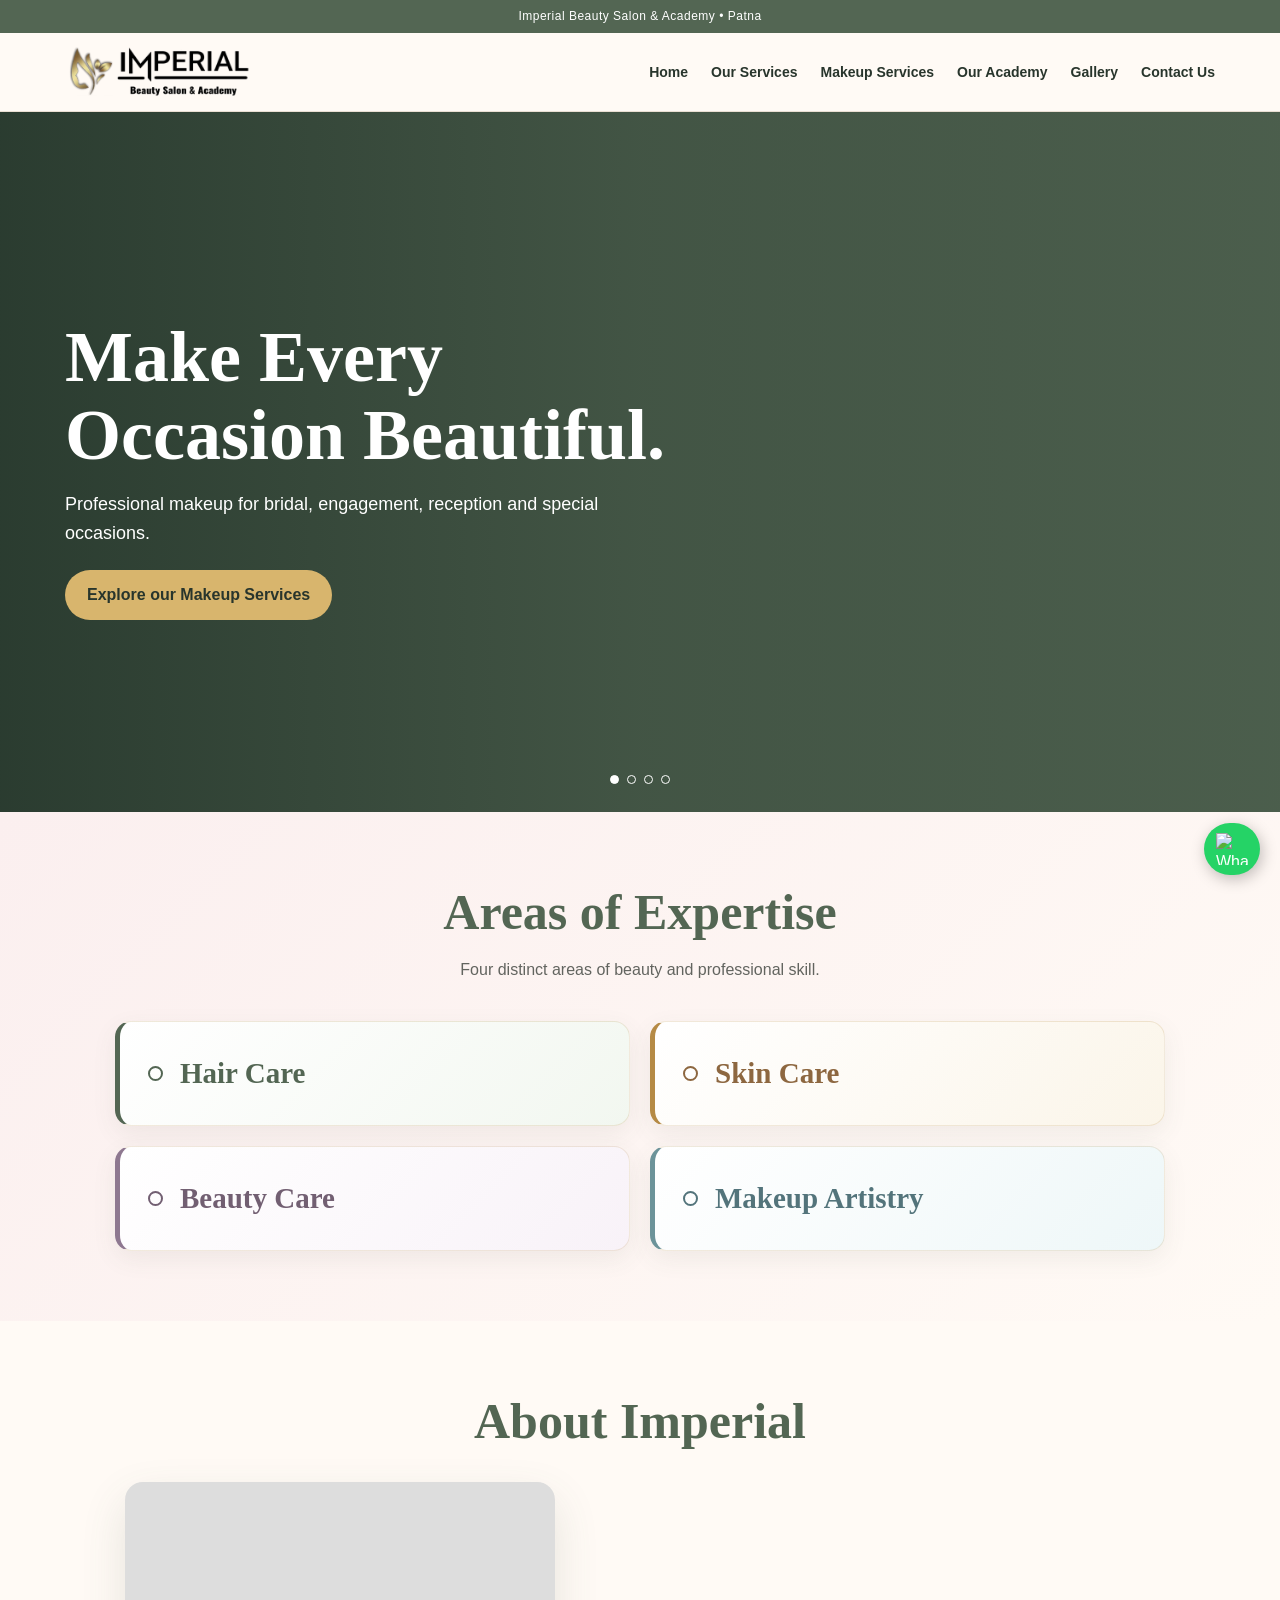
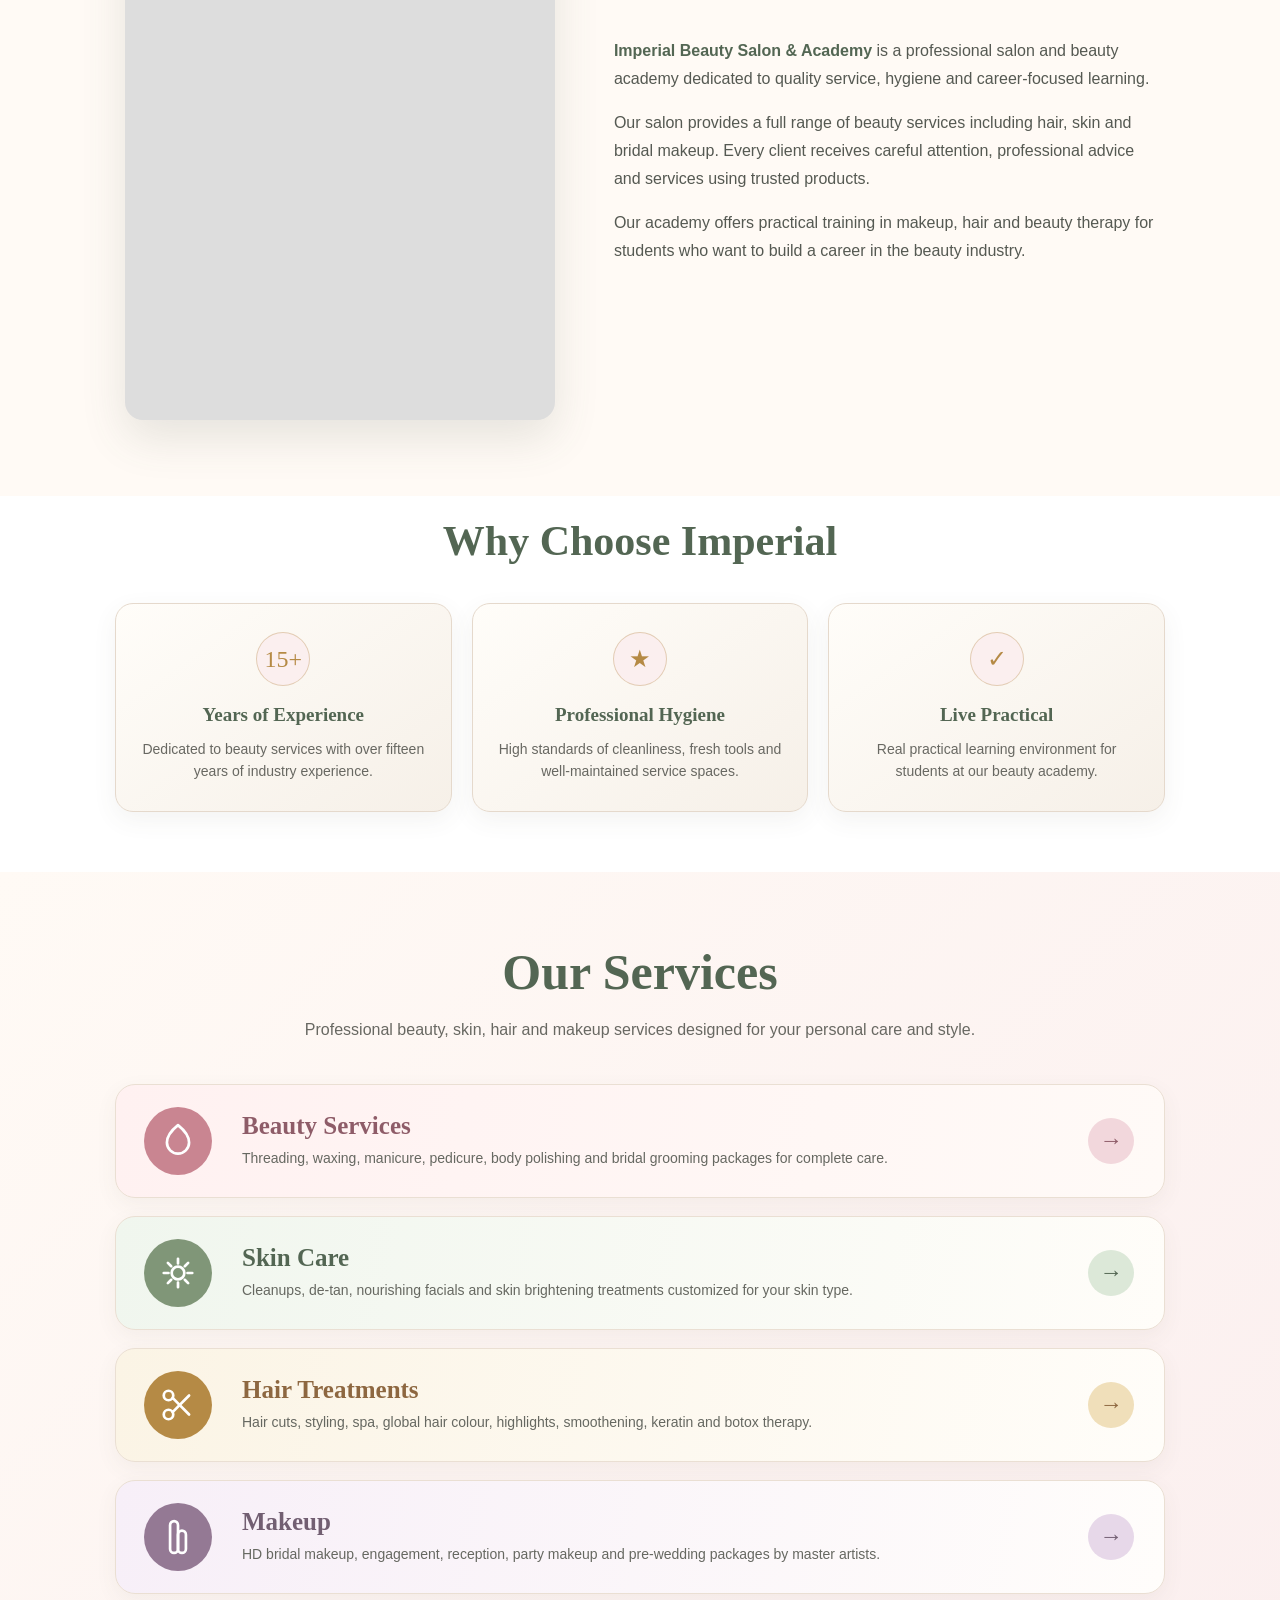
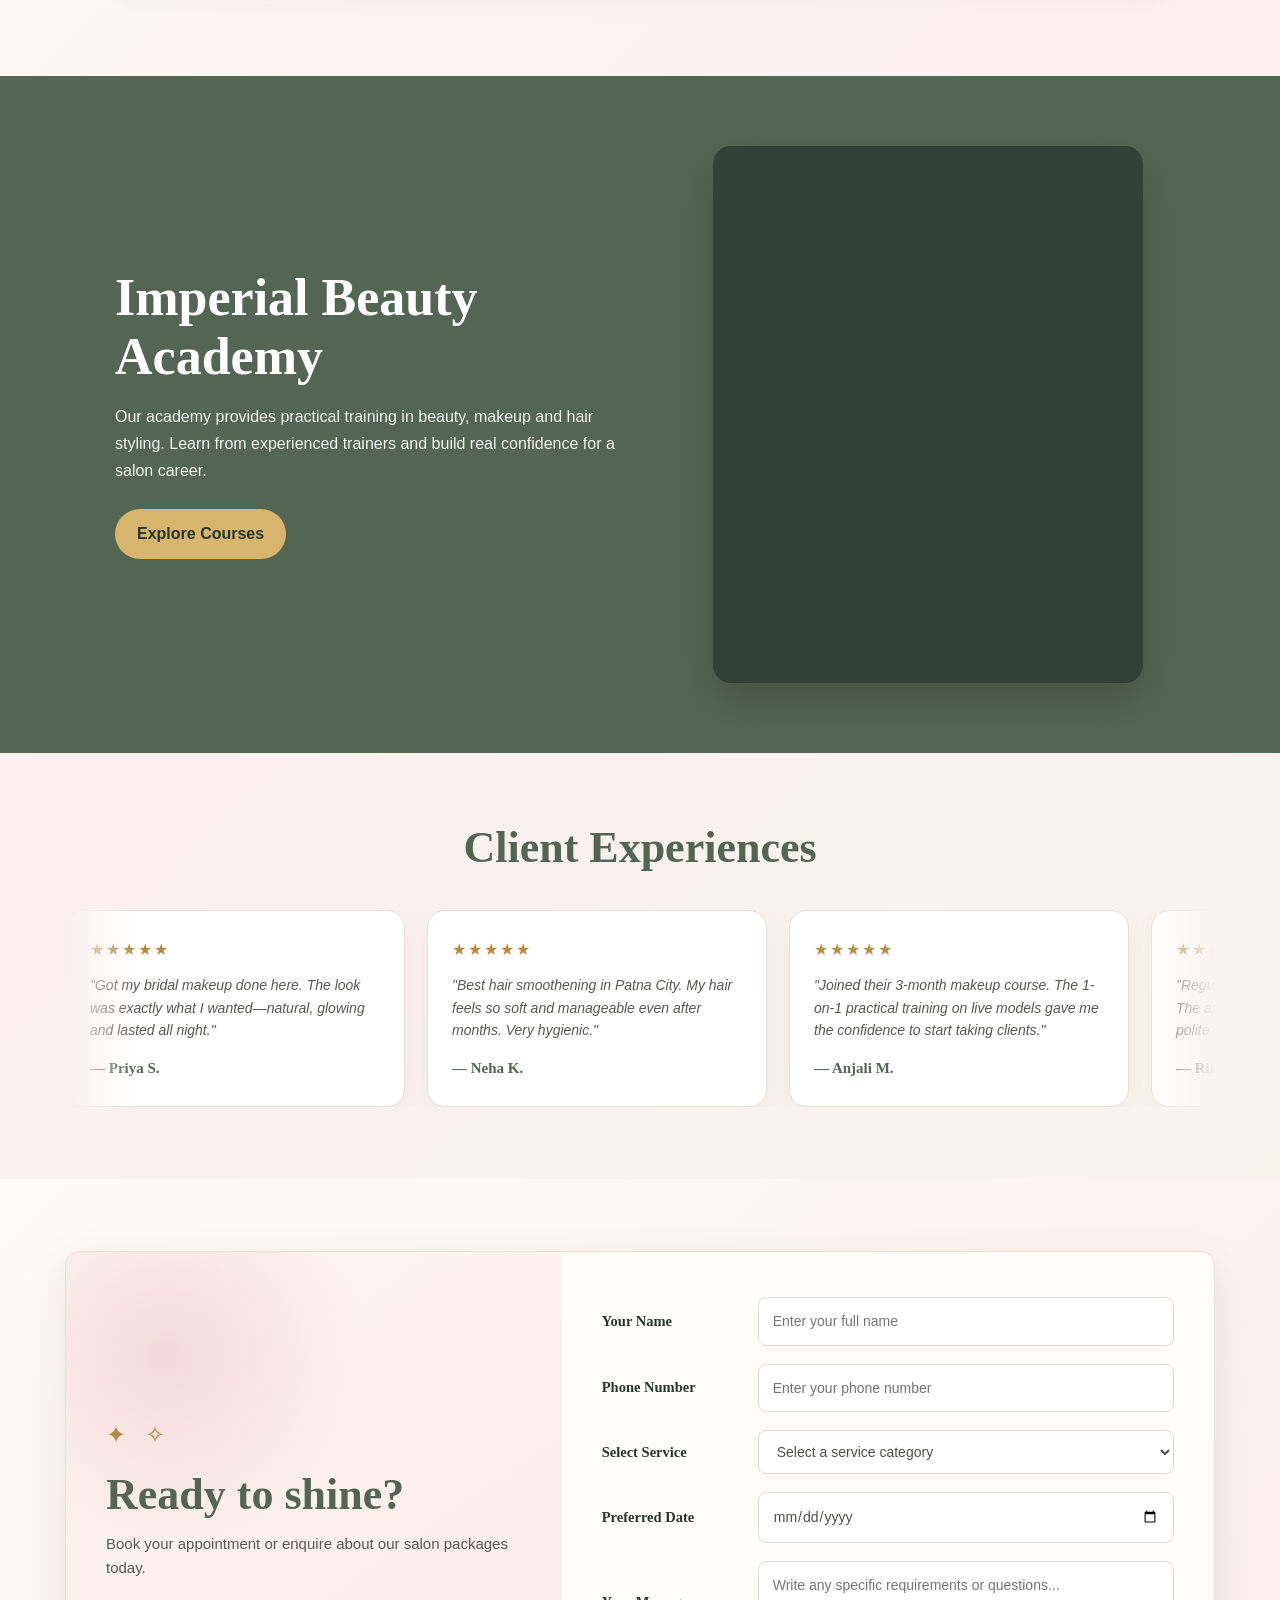
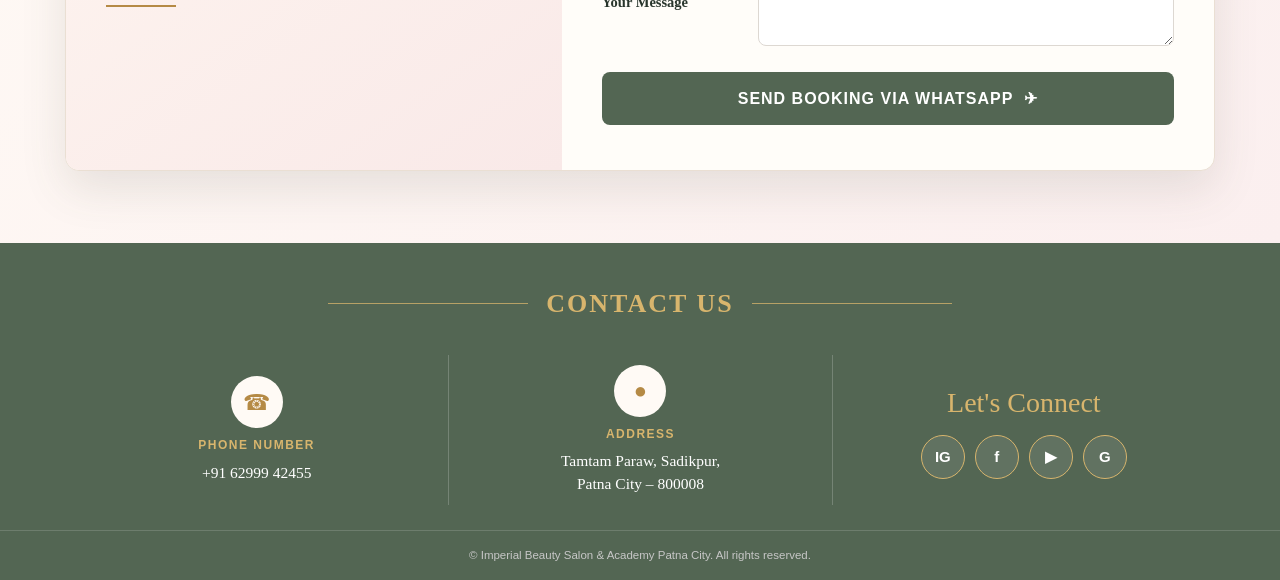
==== commit 287b7567: "Add files via upload" ====
--- a/index.html
+++ b/index.html
@@ -1,12 +1,12 @@
-<!doctype html>
+<!DOCTYPE html>
 <html lang="en">
 <head>
-<meta charset="utf-8">
-<meta name="viewport" content="width=device-width,initial-scale=1">
+<meta charset="UTF-8">
+<meta name="viewport" content="width=device-width, initial-scale=1.0">
 
 <!-- SEO PRIMARY META TAGS -->
-<title>Best Beauty Parlour & Salon in Patna City | Imperial Beauty Salon & Academy</title>
-<meta name="description" content="Imperial Beauty Salon & Academy at Tamtam Paraw, Sadikpur, Patna City. Expert bridal makeup, advanced hair treatments (Keratin, Botox), skin rituals & beauty courses. Serving Patna City, Gaighat, Alamganj & Gulzarbagh.">
+<title>Imperial Beauty Salon & Academy | Patna</title>
+<meta name="description" content="Imperial Beauty Salon & Academy at Tamtam Paraw, Sadikpur, Patna City. Professional bridal makeup, advanced hair treatments (Keratin, Botox), skin rituals & beauty courses. Serving Patna City, Gaighat, Alamganj & Gulzarbagh.">
 <meta name="keywords" content="Beauty parlour in Patna City, Best salon in Sadikpur Patna, Bridal makeup artist Patna City, Hair smoothening Patna City, Keratin treatment Patna City, Beauty academy Sadikpur, Parlour near Gaighat, Salon near Alamganj, Beauty parlour near Tamtam Paraw">
 <meta name="robots" content="index, follow">
 <link rel="canonical" href="https://imperialsalonacademy.in/index.html">
@@ -83,7 +83,7 @@
 
 <style>
 /* =========================================================
-   ROOT & RESET
+   ROOT
 ========================================================= */
 :root{
   --blush:#f3d8d8;
@@ -94,7 +94,6 @@
   --gold:#b58a45;
   --gold-light:#d8b56d;
   --cream:#fffaf5;
-  --beige:#fcf8f3;
   --white:#ffffff;
   --dark:#28352c;
   --text:#4c504b;
@@ -102,6 +101,9 @@
   --line:#eadfd3;
 }
 
+/* =========================================================
+   RESET
+========================================================= */
 *{
   box-sizing:border-box;
   margin:0;
@@ -128,13 +130,8 @@
   font:inherit;
 }
 
-.container{
-  width:min(1150px,92%);
-  margin:auto;
-}
-
 /* =========================================================
-   TOP BAR & HEADER
+   TOP BAR
 ========================================================= */
 .top-bar{
   background:var(--sage-dark);
@@ -145,6 +142,9 @@
   letter-spacing:.5px;
 }
 
+/* =========================================================
+   HEADER
+========================================================= */
 header{
   background:rgba(255,250,245,.97);
   border-bottom:1px solid var(--line);
@@ -206,351 +206,655 @@
 }
 
 /* =========================================================
-   1. HERO SECTION
+   COMMON
 ========================================================= */
-.hero-section {
-  position: relative;
-  min-height: 520px;
-  height: 68vh;
-  overflow: hidden;
-  background: #252e27;
-}
-
-.hero-section img {
-  position: absolute;
-  inset: 0;
-  width: 100%;
-  height: 100%;
-  object-fit: cover;
-  object-position: center 25%;
-}
-
-.hero-section:after {
-  content: "";
-  position: absolute;
-  inset: 0;
-  background: linear-gradient(
-    180deg, 
-    rgba(34, 43, 37, 0.15) 0%, 
-    rgba(34, 43, 37, 0.45) 50%, 
-    rgba(34, 43, 37, 0.90) 88%
-  );
-}
-
-.hero-section .container {
-  position: absolute;
-  bottom: 10%;
-  left: 50%;
-  transform: translateX(-50%);
-  z-index: 5;
-  width: min(1150px, 92%);
-  text-align: center;
-}
-
-.hero-section .eyebrow {
-  color: var(--gold-light);
-  font-size: 12.5px;
-  font-weight: 700;
-  letter-spacing: 2.5px;
-  text-transform: uppercase;
-  display: block;
-  margin-bottom: 4px;
-  text-shadow: 0 2px 6px rgba(0,0,0,0.8);
-}
-
-.hero-section h1 {
-  color: #fff;
-  font-family: Georgia, serif;
-  font-size: clamp(26px, 4.5vw, 52px);
-  line-height: 1.15;
-  margin: 4px 0 8px;
-  text-shadow: 0 3px 12px rgba(0,0,0,0.9);
-}
-
-.hero-section p {
-  color: #f3f5f2;
-  font-size: clamp(14px, 1.8vw, 19px);
-  font-weight: 500;
-  max-width: 680px;
-  margin: 0 auto 16px;
-  text-shadow: 0 2px 8px rgba(0,0,0,0.9);
-}
-
-.btn-hero {
-  display: inline-block;
-  background: var(--gold);
-  color: #ffffff;
-  padding: 10px 24px;
-  border-radius: 25px;
-  font-size: 13px;
-  font-weight: 700;
-  letter-spacing: 0.5px;
-  box-shadow: 0 4px 15px rgba(0,0,0,0.25);
-  transition: all 0.25s ease;
-}
-
-.btn-hero:hover {
-  background: var(--gold-light);
-  color: var(--dark);
-  transform: translateY(-2px);
+.container{
+  width:min(1150px,92%);
+  margin:auto;
+}
+
+.section{
+  padding:72px 0;
+}
+
+.btn{
+  display:inline-block;
+  padding:12px 22px;
+  border-radius:30px;
+  font-weight:bold;
+  transition:.2s ease;
+}
+
+.btn-gold{
+  background:var(--gold-light);
+  color:var(--dark);
+}
+
+.btn-gold:hover{
+  transform:translateY(-2px);
+  background:var(--gold);
+  color:#fff;
 }
 
 /* =========================================================
-   2. ABOUT US SECTION
+   HERO SLIDER
 ========================================================= */
-.about-section {
-  padding: 60px 0 45px;
-  background: #fffaf5;
-  text-align: center;
-}
-
-.about-box {
-  max-width: 820px;
-  margin: 0 auto;
-}
-
-.about-box .eyebrow {
-  color: var(--gold);
-  font-size: 13px;
-  letter-spacing: 3px;
-  font-weight: 700;
-  text-transform: uppercase;
-  display: block;
-}
-
-.about-box h2 {
-  font-family: Georgia, serif;
-  color: var(--sage-deep);
-  font-size: clamp(32px, 4.5vw, 46px);
-  letter-spacing: 1px;
-  margin: 4px 0 14px;
-}
-
-.about-box .ornament-line {
-  display: flex;
-  align-items: center;
-  justify-content: center;
-  gap: 12px;
-  margin-bottom: 20px;
-}
-
-.about-box .ornament-line:before,
-.about-box .ornament-line:after {
-  content: "";
-  height: 1px;
-  width: 60px;
-  background: var(--gold-light);
-}
-
-.about-box .ornament-line span {
-  color: var(--gold);
-  font-size: 14px;
-}
-
-.about-box p {
-  font-size: 16.5px;
-  line-height: 1.8;
-  color: #555a53;
-  margin: 0;
+.hero{
+  position:relative;
+  height:min(700px,78vh);
+  min-height:570px;
+  overflow:hidden;
+  background:var(--sage-dark);
+}
+
+.slide{
+  position:absolute;
+  inset:0;
+  opacity:0;
+  pointer-events:none;
+  transition:opacity .8s ease;
+}
+
+.slide.active{
+  opacity:1;
+  pointer-events:auto;
+}
+
+.slide-video{
+  width:100%;
+  height:100%;
+  object-fit:cover;
+  display:block;
+}
+
+.slide-overlay{
+  position:absolute;
+  inset:0;
+  background:linear-gradient(90deg, rgba(31,48,38,.78), rgba(31,48,38,.32), rgba(31,48,38,.15));
+}
+
+.slide-content{
+  position:absolute;
+  inset:0;
+  display:flex;
+  align-items:center;
+  width:min(1150px,92%);
+  margin:auto;
+  color:#fff;
+}
+
+.slide-content-inner{
+  max-width:670px;
+}
+
+.slide h1{
+  font-family:Georgia,serif;
+  font-size:clamp(42px,6vw,72px);
+  line-height:1.08;
+  margin:15px 0;
+  color:#fff;
+}
+
+.slide p{
+  font-size:18px;
+  max-width:580px;
+  margin-bottom:23px;
+}
+
+.slider-controls{
+  position:absolute;
+  bottom:28px;
+  left:50%;
+  transform:translateX(-50%);
+  display:flex;
+  gap:8px;
+  z-index:5;
+}
+
+.slider-dot{
+  width:9px;
+  height:9px;
+  border-radius:50%;
+  border:1px solid #fff;
+  background:transparent;
+  cursor:pointer;
+  padding:0;
+}
+
+.slider-dot.active{
+  background:#fff;
 }
 
 /* =========================================================
-   3. VISUAL SERVICES SHOWCASE (IMAGE CARDS WITH OVERLAY)
+   AREAS OF EXPERTISE
 ========================================================= */
-.services-visual-section {
-  padding: 55px 0 65px;
-  background: linear-gradient(135deg, #f7f1ea, #fffaf5);
-  border-top: 1px solid var(--line);
-  border-bottom: 1px solid var(--line);
-}
-
-.section-head {
-  text-align: center;
-  max-width: 750px;
-  margin: 0 auto 38px;
-}
-
-.section-head .eyebrow {
-  color: var(--gold);
-  font-size: 12px;
-  letter-spacing: 2.5px;
-  font-weight: 700;
-  text-transform: uppercase;
-  display: block;
-}
-
-.section-head h2 {
-  font-family: Georgia, serif;
-  color: var(--sage-dark);
-  font-size: clamp(28px, 4vw, 40px);
-  margin: 4px 0 8px;
-}
-
-.section-head p {
-  font-size: 15.5px;
-  color: #62655f;
-}
-
-.services-visual-grid {
-  display: grid;
-  grid-template-columns: repeat(3, 1fr);
-  gap: 22px;
-}
-
-.service-tile {
-  position: relative;
-  border-radius: 18px;
-  overflow: hidden;
-  height: 290px;
-  box-shadow: 0 10px 25px rgba(75,85,70,0.12);
-  border: 1px solid rgba(234,223,211,0.8);
-  display: block;
-  background: #252e27;
-}
-
-.service-tile img {
-  width: 100%;
-  height: 100%;
-  object-fit: cover;
-  display: block;
-  transition: transform 0.45s cubic-bezier(0.25, 1, 0.5, 1);
-}
-
-.service-tile:hover img {
-  transform: scale(1.06);
-}
-
-.service-tile-overlay {
-  position: absolute;
-  inset: 0;
-  background: linear-gradient(
-    180deg, 
-    rgba(34, 43, 37, 0.05) 0%, 
-    rgba(34, 43, 37, 0.35) 45%, 
-    rgba(34, 43, 37, 0.88) 90%
-  );
-  display: flex;
-  flex-direction: column;
-  justify-content: flex-end;
-  padding: 22px;
-  color: #ffffff;
-}
-
-.service-tile-tag {
-  color: var(--gold-light);
-  font-size: 11px;
-  font-weight: 700;
-  letter-spacing: 1.5px;
-  text-transform: uppercase;
-  margin-bottom: 4px;
-}
-
-.service-tile-overlay h3 {
-  font-family: Georgia, serif;
-  font-size: 20px;
-  line-height: 1.25;
-  color: #ffffff;
-  margin-bottom: 6px;
-  text-shadow: 0 2px 6px rgba(0,0,0,0.6);
-}
-
-.service-tile-link {
-  font-size: 12.5px;
-  font-weight: 700;
-  color: #f1f5f0;
-  display: flex;
-  align-items: center;
-  gap: 6px;
-  transition: color 0.2s ease;
-}
-
-.service-tile:hover .service-tile-link {
-  color: var(--gold-light);
-}
-
-.services-view-all {
-  text-align: center;
-  margin-top: 35px;
-}
-
-.btn-view-all-services {
-  display: inline-block;
-  background: var(--sage-dark);
-  color: #ffffff;
-  padding: 12px 30px;
-  border-radius: 30px;
-  font-size: 14px;
-  font-weight: 700;
-  box-shadow: 0 6px 18px rgba(83,102,83,0.2);
-  transition: all 0.25s ease;
-}
-
-.btn-view-all-services:hover {
-  background: var(--sage-deep);
-  color: var(--gold-light);
-  transform: translateY(-2px);
+.specialisation{
+  background:linear-gradient(135deg, var(--blush-light), var(--cream));
+  padding:72px 0 70px;
+}
+
+.specialisation-heading{
+  max-width:850px;
+  text-align:center;
+  margin:0 auto 38px;
+}
+
+.specialisation-heading h2{
+  font-family:Georgia,serif;
+  color:var(--sage-dark);
+  font-size:clamp(34px,5vw,50px);
+  line-height:1.15;
+  margin-bottom:14px;
+}
+
+.specialisation-heading p{
+  max-width:780px;
+  margin:auto;
+  color:#62645f;
+  font-size:16px;
+  line-height:1.7;
+}
+
+.specialisation-list{
+  max-width:1050px;
+  margin:auto;
+  display:grid;
+  grid-template-columns:repeat(2,1fr);
+  gap:20px;
+}
+
+.specialisation-item{
+  position:relative;
+  min-height:105px;
+  padding:25px 28px;
+  border-radius:16px;
+  display:flex;
+  align-items:center;
+  font-family:Georgia,serif;
+  font-size:clamp(21px,2.5vw,29px);
+  font-weight:700;
+  background:#fff;
+  box-shadow:0 8px 24px rgba(80,90,75,.08);
+  border:1px solid rgba(181,138,69,.18);
+  transition:.25s ease;
+}
+
+.specialisation-item:hover{
+  transform:translateY(-4px);
+  box-shadow:0 15px 32px rgba(80,90,75,.13);
+}
+
+.specialisation-item:nth-child(1){
+  color:#536653;
+  border-left:5px solid #536653;
+  background:linear-gradient(135deg,#ffffff,#f2f7f0);
+}
+
+.specialisation-item:nth-child(2){
+  color:#8d6740;
+  border-left:5px solid #b58a45;
+  background:linear-gradient(135deg,#ffffff,#fbf5e9);
+}
+
+.specialisation-item:nth-child(3){
+  color:#725f72;
+  border-left:5px solid #8e7890;
+  background:linear-gradient(135deg,#ffffff,#f8f2f8);
+}
+
+.specialisation-item:nth-child(4){
+  color:#53747b;
+  border-left:5px solid #6c9399;
+  background:linear-gradient(135deg,#ffffff,#eef7f8);
+}
+
+.specialisation-item:before{
+  content:"";
+  width:11px;
+  height:11px;
+  border-radius:50%;
+  margin-right:17px;
+  flex-shrink:0;
+  border:2px solid currentColor;
 }
 
 /* =========================================================
-   4. WHY CHOOSE US / HIGHLIGHTS SECTION
+   ABOUT IMPERIAL
 ========================================================= */
-.why-section {
-  padding: 60px 0;
-  background: #fffaf5;
-}
-
-.why-strips-grid {
-  display: grid;
-  grid-template-columns: repeat(2, 1fr);
-  gap: 16px;
-  max-width: 950px;
-  margin: 0 auto;
-}
-
-.why-strip-card {
-  display: flex;
-  align-items: center;
-  gap: 16px;
-  padding: 18px 22px;
-  border-radius: 40px;
-  background: #ffffff;
-  border: 1px solid var(--line);
-  box-shadow: 0 6px 18px rgba(75,85,70,0.06);
-  text-align: left;
-  transition: transform 0.25s ease;
-}
-
-.why-strip-card:hover {
-  transform: translateY(-2px);
-  border-color: var(--gold-light);
-}
-
-.why-strip-card:nth-child(1) { border-left: 6px solid #809678; background: linear-gradient(135deg, #ffffff, #f0f5ed); }
-.why-strip-card:nth-child(2) { border-left: 6px solid #b58a45; background: linear-gradient(135deg, #ffffff, #faf3e6); }
-.why-strip-card:nth-child(3) { border-left: 6px solid #c98591; background: linear-gradient(135deg, #ffffff, #f9eeee); }
-.why-strip-card:nth-child(4) { border-left: 6px solid #6b8296; background: linear-gradient(135deg, #ffffff, #eef4f8); }
-
-.why-strip-icon {
-  font-size: 24px;
-  flex-shrink: 0;
-}
-
-.why-strip-content h4 {
-  font-family: Georgia, serif;
-  font-size: 16.5px;
-  color: var(--dark);
-  margin-bottom: 2px;
-}
-
-.why-strip-content p {
-  font-size: 13px;
-  color: #666a63;
-  line-height: 1.4;
-  margin: 0;
+.about-section{
+  background:var(--cream);
+  padding:72px 0 76px;
+}
+
+.about-heading{
+  text-align:center;
+  margin-bottom:32px;
+}
+
+.about-heading h2{
+  font-family:Georgia,serif;
+  color:var(--sage-dark);
+  font-size:clamp(34px,5vw,50px);
+  line-height:1.15;
+}
+
+.about-layout{
+  max-width:1050px;
+  margin:auto;
+  display:grid;
+  grid-template-columns:.9fr 1.1fr;
+  gap:48px;
+  align-items:center;
+}
+
+.about-video-frame{
+  width:100%;
+  max-width:430px;
+  margin:auto;
+  border-radius:18px;
+  overflow:hidden;
+  background:#ddd;
+  box-shadow:0 18px 45px rgba(80,90,75,.14);
+}
+
+.about-video-frame video{
+  width:100%;
+  aspect-ratio:4/5;
+  object-fit:cover;
+  display:block;
+}
+
+.about-article{
+  font-size:16px;
+  line-height:1.75;
+  color:#555952;
+}
+
+.about-article p{
+  margin-bottom:16px;
+}
+
+.about-article p:last-child{
+  margin-bottom:0;
+}
+
+.about-article strong{
+  color:var(--sage-dark);
 }
 
 /* =========================================================
-   5. APPOINTMENT FORM & CONTACT FOOTER
+   HIGHLIGHTS
+========================================================= */
+.highlights-section{
+  background:#fff;
+  padding:12px 0 60px;
+}
+
+.highlights-heading{
+  text-align:center;
+  margin-bottom:28px;
+}
+
+.highlights-heading h2{
+  font-family:Georgia,serif;
+  color:var(--sage-dark);
+  font-size:clamp(30px,4.5vw,42px);
+}
+
+.highlights-grid{
+  display:grid;
+  grid-template-columns:repeat(3,1fr);
+  gap:20px;
+  max-width:1050px;
+  margin:auto;
+}
+
+.highlight-card{
+  min-height:205px;
+  padding:28px 24px;
+  border-radius:18px;
+  text-align:center;
+  background:linear-gradient(145deg, #fffdf9, #f6f0e8);
+  border:1px solid #e5d9cc;
+  box-shadow:0 8px 24px rgba(80,90,75,.07);
+  transition:.25s ease;
+}
+
+.highlight-card:hover{
+  transform:translateY(-5px);
+  box-shadow:0 16px 34px rgba(80,90,75,.12);
+}
+
+.highlight-icon{
+  width:54px;
+  height:54px;
+  margin:0 auto 14px;
+  border-radius:50%;
+  display:flex;
+  align-items:center;
+  justify-content:center;
+  background:var(--blush-light);
+  border:1px solid rgba(181,138,69,.35);
+  color:var(--gold);
+  font-family:Georgia,serif;
+  font-size:24px;
+}
+
+.highlight-card strong{
+  display:block;
+  color:var(--sage-dark);
+  font-family:Georgia,serif;
+  font-size:19px;
+  margin-bottom:9px;
+}
+
+.highlight-card p{
+  max-width:285px;
+  margin:auto;
+  font-size:14px;
+  color:#686862;
+  line-height:1.55;
+}
+
+/* =========================================================
+   OUR SERVICES
+========================================================= */
+.services-preview{
+  background:linear-gradient(135deg, #fffaf5, #fbefef);
+  padding:72px 0 82px;
+  overflow:hidden;
+}
+
+.services-preview .section-heading{
+  text-align:center;
+  max-width:760px;
+  margin:0 auto 40px;
+}
+
+.services-preview .section-heading h2{
+  font-family:Georgia,serif;
+  color:var(--sage-dark);
+  font-size:clamp(35px,5vw,50px);
+  margin:0 0 15px;
+  line-height:1.15;
+}
+
+.services-preview .section-heading p{
+  color:#686862;
+  font-size:16px;
+  line-height:1.7;
+}
+
+.preview-grid{
+  max-width:1050px;
+  margin:0 auto;
+  display:flex;
+  flex-direction:column;
+  gap:18px;
+}
+
+.preview-card{
+  display:grid;
+  grid-template-columns:76px 1fr 48px;
+  align-items:center;
+  gap:22px;
+  padding:22px 28px;
+  border-radius:20px;
+  border:1px solid var(--line);
+  background:#fff;
+  box-shadow:0 7px 22px rgba(80,90,75,.06);
+  text-align:left;
+  transition:transform .25s ease, box-shadow .25s ease, border-color .25s ease;
+}
+
+.preview-card:hover{
+  transform:translateY(-4px);
+  box-shadow:0 15px 34px rgba(80,90,75,.12);
+  border-color:rgba(181,138,69,.35);
+}
+
+.preview-icon{
+  width:68px;
+  height:68px;
+  border-radius:50%;
+  display:flex;
+  align-items:center;
+  justify-content:center;
+  flex-shrink:0;
+  position:relative;
+  margin:0;
+}
+
+.preview-icon svg{
+  width:38px;
+  height:38px;
+  display:block;
+  fill:none;
+  stroke:currentColor;
+  stroke-width:1.7;
+  stroke-linecap:round;
+  stroke-linejoin:round;
+}
+
+.preview-card:nth-child(1){
+  background:linear-gradient(100deg, #fff1f1, #fffaf7);
+}
+.preview-card:nth-child(1) .preview-icon{
+  background:#c98591;
+  color:#fff;
+}
+.preview-card:nth-child(1) h3{
+  color:#8e5c68;
+}
+
+.preview-card:nth-child(2){
+  background:linear-gradient(100deg, #f0f6ee, #fffdf9);
+}
+.preview-card:nth-child(2) .preview-icon{
+  background:#809678;
+  color:#fff;
+}
+.preview-card:nth-child(2) h3{
+  color:#536653;
+}
+
+.preview-card:nth-child(3){
+  background:linear-gradient(100deg, #fbf4e5, #fffdf9);
+}
+.preview-card:nth-child(3) .preview-icon{
+  background:#b58a45;
+  color:#fff;
+}
+.preview-card:nth-child(3) h3{
+  color:#8d6740;
+}
+
+.preview-card:nth-child(4){
+  background:linear-gradient(100deg, #f7eff8, #fffdfb);
+}
+.preview-card:nth-child(4) .preview-icon{
+  background:#947994;
+  color:#fff;
+}
+.preview-card:nth-child(4) h3{
+  color:#725f72;
+}
+
+.preview-content{
+  min-width:0;
+}
+
+.preview-card h3{
+  font-family:Georgia,serif;
+  font-size:clamp(19px,2.2vw,25px);
+  line-height:1.2;
+  margin-bottom:7px;
+}
+
+.preview-card p{
+  font-size:14px;
+  line-height:1.55;
+  color:#666861;
+  max-width:650px;
+}
+
+.preview-arrow{
+  width:46px;
+  height:46px;
+  border-radius:50%;
+  display:flex;
+  align-items:center;
+  justify-content:center;
+  font-size:23px;
+  font-weight:400;
+  transition:.25s ease;
+}
+
+.preview-card:nth-child(1) .preview-arrow{ background:#f2d7dc; color:#8e5c68; }
+.preview-card:nth-child(2) .preview-arrow{ background:#dce8d8; color:#536653; }
+.preview-card:nth-child(3) .preview-arrow{ background:#f0dfba; color:#8d6740; }
+.preview-card:nth-child(4) .preview-arrow{ background:#e7d8e9; color:#725f72; }
+
+.preview-card:hover .preview-arrow{
+  transform:translateX(4px);
+}
+
+/* =========================================================
+   ACADEMY
+========================================================= */
+.academy-banner{
+  position:relative;
+  overflow:hidden;
+  background:var(--sage-dark);
+  color:#fff;
+  padding:70px 0;
+}
+
+.academy-grid{
+  display:grid;
+  grid-template-columns:1.05fr .95fr;
+  gap:50px;
+  align-items:center;
+  max-width:1050px;
+  margin:auto;
+}
+
+.academy-content{
+  max-width:650px;
+}
+
+.academy-content h2{
+  font-family:Georgia,serif;
+  color:#fff;
+  font-size:clamp(36px,5vw,52px);
+  margin:0 0 17px;
+  line-height:1.12;
+}
+
+.academy-content p{
+  color:#f3f3f0;
+  font-size:16px;
+  line-height:1.7;
+  margin-bottom:25px;
+}
+
+.academy-video{
+  width:100%;
+  max-width:430px;
+  margin:auto;
+  border-radius:18px;
+  overflow:hidden;
+  box-shadow:0 18px 40px rgba(0,0,0,.18);
+  background:#304238;
+}
+
+.academy-video video{
+  width:100%;
+  aspect-ratio:4/5;
+  object-fit:cover;
+  display:block;
+}
+
+/* =========================================================
+   TESTIMONIALS
+========================================================= */
+.testimonials-section{
+  background:linear-gradient(135deg, #fbefef, #f8f4ec);
+  padding:70px 0 72px;
+  overflow:hidden;
+}
+
+.testimonials-heading{
+  text-align:center;
+  max-width:760px;
+  margin:0 auto 36px;
+}
+
+.testimonials-heading h2{
+  font-family:Georgia,serif;
+  color:var(--sage-dark);
+  font-size:clamp(30px,4.5vw,44px);
+  line-height:1.15;
+}
+
+.testimonial-viewport{
+  width:100%;
+  overflow:hidden;
+  position:relative;
+  mask-image:linear-gradient(to right, transparent, black 6%, black 94%, transparent);
+  -webkit-mask-image:linear-gradient(to right, transparent, black 6%, black 94%, transparent);
+}
+
+.testimonial-track{
+  display:flex;
+  gap:22px;
+  width:max-content;
+  animation:marquee 34s linear infinite;
+}
+
+@keyframes marquee{
+  0%{ transform:translateX(0); }
+  100%{ transform:translateX(-50%); }
+}
+
+.testimonial-slide{
+  width:340px;
+  min-height:190px;
+  background:#fff;
+  border-radius:18px;
+  border:1px solid var(--line);
+  box-shadow:0 8px 24px rgba(80,90,75,.06);
+  padding:26px 24px;
+  display:flex;
+  flex-direction:column;
+  justify-content:space-between;
+  flex-shrink:0;
+}
+
+.testimonial-stars{
+  color:var(--gold);
+  font-size:16px;
+  margin-bottom:12px;
+  letter-spacing:2px;
+}
+
+.testimonial-text{
+  font-size:14px;
+  color:#555952;
+  line-height:1.6;
+  font-style:italic;
+  margin-bottom:15px;
+}
+
+.testimonial-author{
+  font-family:Georgia,serif;
+  font-weight:700;
+  color:var(--sage-dark);
+  font-size:15px;
+}
+
+/* =========================================================
+   CONTACT & APPOINTMENT FORM
 ========================================================= */
 #home-contact-area{
   --blush:#f3d8d8;
@@ -567,15 +871,14 @@
 }
 
 #home-contact-area .form-section{
-  padding:65px 0;
+  padding:72px 0;
   background:linear-gradient(135deg,var(--cream),var(--blush-light));
-  border-top: 1px solid var(--line);
 }
 
 #home-contact-area .form-card{
   display:grid;
   grid-template-columns:.95fr 1.25fr;
-  min-height:480px;
+  min-height:500px;
   border-radius:14px;
   overflow:hidden;
   background:#fffdf9;
@@ -585,7 +888,7 @@
 
 #home-contact-area .form-intro{
   position:relative;
-  padding:45px 35px;
+  padding:50px 40px;
   background:radial-gradient(circle at 20% 20%,rgba(243,216,216,.95),transparent 35%),linear-gradient(145deg,#fff7f1,#f9e9e8);
   display:flex;
   flex-direction:column;
@@ -595,27 +898,27 @@
 
 #home-contact-area .ornament{
   color:var(--gold);
-  font-size:22px;
+  font-size:24px;
   letter-spacing:6px;
-  margin-bottom:12px;
+  margin-bottom:15px;
 }
 
 #home-contact-area .form-intro h2{
   font-family:Georgia,serif;
   color:var(--sage-dark);
-  font-size:clamp(30px,3.5vw,42px);
+  font-size:clamp(32px,3.5vw,44px);
   line-height:1.2;
 }
 
 #home-contact-area .small-line{
-  width:60px;
+  width:70px;
   height:2px;
   background:var(--gold);
-  margin-top:20px;
+  margin-top:25px;
 }
 
 #home-contact-area .form-area{
-  padding:40px 35px;
+  padding:45px 40px;
   display:flex;
   align-items:center;
 }
@@ -624,17 +927,17 @@
 
 #home-contact-area .form-row{
   display:grid;
-  grid-template-columns:130px 1fr;
+  grid-template-columns:140px 1fr;
   align-items:center;
   gap:16px;
-  margin-bottom:16px;
+  margin-bottom:18px;
 }
 
 #home-contact-area .form-label{
   font-family:Georgia,serif;
   color:var(--dark);
   font-weight:bold;
-  font-size:14px;
+  font-size:14.5px;
 }
 
 #home-contact-area .contact-form input,
@@ -644,25 +947,25 @@
   border:1px solid #ddd8d2;
   background:#fff;
   border-radius:8px;
-  padding:11px 13px;
+  padding:12px 14px;
   outline:none;
   color:var(--text);
   transition:.2s;
   font:inherit;
-  font-size:13.5px;
+  font-size:14px;
 }
 
 #home-contact-area .contact-form textarea{
-  min-height:75px;
+  min-height:85px;
   resize:vertical;
 }
 
 #home-contact-area .form-submit{
-  margin-top:6px;
+  margin-top:8px;
   width:100%;
   border:0;
   border-radius:8px;
-  padding:13px 16px;
+  padding:14px 18px;
   background:var(--sage-dark);
   color:#fff;
   font-weight:bold;
@@ -812,19 +1115,11 @@
   height: 32px;
 }
 
-/* LOCAL SEO REACH TEXT */
-.local-seo-text {
-  text-align: center;
-  font-size: 12.5px;
-  color: #888;
-  margin-top: 30px;
-  line-height: 1.5;
-}
-
-/* RESPONSIVE */
-@media(max-width:900px){
-  .services-visual-grid { grid-template-columns: 1fr 1fr; }
-  .why-strips-grid { grid-template-columns: 1fr; }
+/* =========================================================
+   RESPONSIVE
+========================================================= */
+@media(max-width:850px){
+  .brand-logo{ width:175px; height:60px; }
   .nav-links{
     display:none;
     position:absolute;
@@ -832,27 +1127,54 @@
     left:0;
     right:0;
     background:var(--cream);
-    padding:20px;
+    padding:22px;
     flex-direction:column;
     align-items:stretch;
     border-bottom:1px solid var(--line);
-    box-shadow:0 10px 20px rgba(0,0,0,.08);
-    text-align:center;
+    box-shadow:0 12px 25px rgba(0,0,0,.07);
   }
-  .nav-links.open{display:flex}
-  .mobile-menu{display:block}
-  #home-contact-area .form-card{grid-template-columns:1fr}
-  #home-contact-area .form-intro{padding:35px 25px}
-  #home-contact-area .form-area{padding:35px 20px}
-  #home-contact-area .contact-columns{grid-template-columns:1fr}
-  #home-contact-area .contact-column{padding:20px 15px;min-height:auto}
-  #home-contact-area .contact-column+.contact-column{border-left:0;border-top:1px solid rgba(255,255,255,.2)}
-}
-
-@media(max-width:650px){
-  .services-visual-grid { grid-template-columns: 1fr; max-width: 380px; margin: 0 auto; }
-  .service-tile { height: 260px; }
-  #home-contact-area .form-row{grid-template-columns:1fr; gap:5px;}
+  .nav-links.open{ display:flex; }
+  .mobile-menu{ display:block; }
+  .hero{ min-height:620px; height:75vh; }
+  .slide-content{ align-items:flex-end; padding-bottom:85px; }
+  .slide h1{ font-size:43px; }
+  .slide p{ font-size:16px; }
+  .specialisation-list{ grid-template-columns:1fr; }
+  .about-layout{ grid-template-columns:1fr; gap:35px; }
+  .about-video-frame{ max-width:390px; }
+  .highlights-grid{ grid-template-columns:1fr; }
+  .academy-grid{ grid-template-columns:1fr; gap:35px; }
+  .academy-video{ max-width:390px; }
+  #home-contact-area .form-card{ grid-template-columns:1fr; }
+  #home-contact-area .form-intro{ padding:35px 25px; }
+  #home-contact-area .form-area{ padding:35px 20px; }
+  #home-contact-area .contact-columns{ grid-template-columns:1fr; }
+  #home-contact-area .contact-column{ padding:20px 15px; min-height:auto; }
+  #home-contact-area .contact-column+.contact-column{ border-left:0; border-top:1px solid rgba(255,255,255,.2); }
+}
+
+@media(max-width:520px){
+  .brand-logo{ width:155px; height:55px; }
+  .hero{ min-height:600px; }
+  .slide h1{ font-size:39px; }
+  .specialisation{ padding-top:58px; }
+  .specialisation-item{ min-height:92px; font-size:23px; padding:20px; }
+  .about-section{ padding:58px 0 62px; }
+  .about-article{ font-size:15px; }
+  .about-video-frame{ max-width:100%; }
+  .academy-banner{ padding:58px 0; }
+  .academy-video{ max-width:100%; }
+  .preview-card{ grid-template-columns:56px 1fr 34px; gap:14px; padding:18px 16px; }
+  .preview-icon{ width:54px; height:54px; }
+  .preview-icon svg{ width:28px; height:28px; }
+  .preview-arrow{ width:34px; height:34px; font-size:18px; }
+  #home-contact-area .form-row{ grid-template-columns:1fr; gap:6px; }
+}
+
+@media(prefers-reduced-motion:reduce){
+  html{ scroll-behavior:auto; }
+  .slide{ transition:none; }
+  .testimonial-track{ animation:none; }
 }
 </style>
 </head>
@@ -861,14 +1183,14 @@
 
 <!-- TOP BAR -->
 <div class="top-bar">
-  Imperial Beauty Salon & Academy • Tamtam Paraw, Sadikpur, Patna City
+  Imperial Beauty Salon & Academy • Patna
 </div>
 
 <!-- HEADER -->
 <header>
   <div class="navbar">
     <a href="index.html" class="brand">
-      <img class="brand-logo" src="images/logo.png" alt="Imperial Beauty Salon & Academy Patna City">
+      <img class="brand-logo" src="images/logo.png" alt="Imperial Beauty Salon & Academy">
     </a>
 
     <button class="mobile-menu" type="button" aria-label="Open menu" aria-expanded="false">
@@ -886,169 +1208,343 @@
   </div>
 </header>
 
-<!-- 1. HERO SECTION -->
-<section class="hero-section">
-  <img src="images/hero.jpg" alt="Imperial Beauty Salon & Academy Patna City">
+<!-- HERO SLIDER -->
+<section class="hero" aria-label="Imperial Beauty services">
+
+  <!-- SLIDE 1 : MAKEUP -->
+  <div class="slide active">
+    <video class="slide-video" autoplay muted loop playsinline preload="metadata">
+      <source src="videos/slide-makeup.mp4" type="video/mp4">
+    </video>
+    <div class="slide-overlay"></div>
+    <div class="slide-content">
+      <div class="slide-content-inner">
+        <h1>Make Every Occasion Beautiful.</h1>
+        <p>Professional makeup for bridal, engagement, reception and special occasions.</p>
+        <a href="makeup-services.html" class="btn btn-gold">Explore our Makeup Services</a>
+      </div>
+    </div>
+  </div>
+
+  <!-- SLIDE 2 : HAIR -->
+  <div class="slide">
+    <video class="slide-video" muted loop playsinline preload="metadata">
+      <source src="videos/slide-hair.mp4" type="video/mp4">
+    </video>
+    <div class="slide-overlay"></div>
+    <div class="slide-content">
+      <div class="slide-content-inner">
+        <h1>Healthy Hair. Beautiful You.</h1>
+        <p>Hair cuts, hair care, colour and advanced hair treatments.</p>
+        <a href="services.html#hair-cuts" class="btn btn-gold">Discover Hair Services</a>
+      </div>
+    </div>
+  </div>
+
+  <!-- SLIDE 3 : SKIN -->
+  <div class="slide">
+    <video class="slide-video" muted loop playsinline preload="metadata">
+      <source src="videos/slide-skin.mp4" type="video/mp4">
+    </video>
+    <div class="slide-overlay"></div>
+    <div class="slide-content">
+      <div class="slide-content-inner">
+        <h1>Skincare for Radiant Glow.</h1>
+        <p>Cleanups, facials, bleach and treatments tailored for your skin type.</p>
+        <a href="services.html#skin-services" class="btn btn-gold">View Skincare Menu</a>
+      </div>
+    </div>
+  </div>
+
+  <!-- SLIDE 4 : ACADEMY -->
+  <div class="slide">
+    <video class="slide-video" muted loop playsinline preload="metadata">
+      <source src="videos/slide-academy.mp4" type="video/mp4">
+    </video>
+    <div class="slide-overlay"></div>
+    <div class="slide-content">
+      <div class="slide-content-inner">
+        <h1>Learn from Industry Experts.</h1>
+        <p>Practical beauty, makeup and hair courses designed for career growth.</p>
+        <a href="academy.html" class="btn btn-gold">Explore Academy Courses</a>
+      </div>
+    </div>
+  </div>
+
+  <!-- CONTROLS -->
+  <div class="slider-controls">
+    <button class="slider-dot active" type="button" aria-label="Go to slide 1"></button>
+    <button class="slider-dot" type="button" aria-label="Go to slide 2"></button>
+    <button class="slider-dot" type="button" aria-label="Go to slide 3"></button>
+    <button class="slider-dot" type="button" aria-label="Go to slide 4"></button>
+  </div>
+
+</section>
+
+<!-- AREAS OF EXPERTISE -->
+<section class="specialisation">
   <div class="container">
-    <span class="eyebrow">Luxury Salon & Bridal Studio</span>
-    <h1>TIMELESS BEAUTY, EXPERT CARE</h1>
-    <p>Discover master hair transformations, revitalizing skin rituals, and bespoke bridal makeup in Patna City.</p>
-    <a href="#servicesShowcase" class="btn-hero">Explore Services & Packages →</a>
-  </div>
-</section>
-
-<!-- 2. ABOUT US SECTION -->
-<section class="about-section">
-  <div class="container">
-    <div class="about-box">
-      <span class="eyebrow">Welcome to Imperial</span>
-      <h2>YOUR BEAUTY SANCTUARY</h2>
-      <div class="ornament-line"><span>❖</span></div>
-      <p>With over 15 years of passion and expertise, Imperial Beauty Salon & Academy is Patna City's premier destination for luxury grooming and certified beauty education. We bring together international product standards, personalized care, and refined techniques to make you feel radiant and confident every single day.</p>
+    <div class="specialisation-heading">
+      <h2>Areas of Expertise</h2>
+      <p>Four distinct areas of beauty and professional skill.</p>
+    </div>
+
+    <div class="specialisation-list">
+      <div class="specialisation-item">Hair Care</div>
+      <div class="specialisation-item">Skin Care</div>
+      <div class="specialisation-item">Beauty Care</div>
+      <div class="specialisation-item">Makeup Artistry</div>
     </div>
   </div>
 </section>
 
-<!-- 3. VISUAL SERVICES SHOWCASE (IMAGE CARDS WITH OVERLAY) -->
-<section class="services-visual-section" id="servicesShowcase">
+<!-- ABOUT IMPERIAL -->
+<section class="about-section">
   <div class="container">
-    
-    <div class="section-head">
-      <span class="eyebrow">Tailored For You</span>
-      <h2>OUR SIGNATURE SERVICES</h2>
-      <p>Explore our premium salon experiences crafted with high-grade international formulations.</p>
+    <div class="about-heading">
+      <h2>About Imperial</h2>
     </div>
 
-    <div class="services-visual-grid">
-
-      <!-- TILE 1: HAIR TREATMENTS -->
-      <a href="services.html#hairTreatments" class="service-tile">
-        <img src="images/hair-treatment.jpg" alt="Hair Chemical Treatments Keratin Botox Patna City">
-        <div class="service-tile-overlay">
-          <span class="service-tile-tag">Advanced Hair Care</span>
-          <h3>Keratin, Botox & Smoothening</h3>
-          <span class="service-tile-link">Explore Menu →</span>
-        </div>
-      </a>
-
-      <!-- TILE 2: SKIN RITUALS -->
-      <a href="services.html#skinRituals" class="service-tile">
-        <img src="images/skin-rituals.jpg" alt="Skin Care Facials D-Tan Patna City">
-        <div class="service-tile-overlay">
-          <span class="service-tile-tag">Glow & Rejuvenation</span>
-          <h3>Skin Rituals & Hydra Facials</h3>
-          <span class="service-tile-link">Explore Menu →</span>
-        </div>
-      </a>
-
-      <!-- TILE 3: MAKEUP ARTISTRY -->
-      <a href="makeup-services.html" class="service-tile">
-        <img src="images/essential-services.jpg" alt="Bridal & HD Party Makeup Patna City">
-        <div class="service-tile-overlay">
-          <span class="service-tile-tag">Bespoke Makeovers</span>
-          <h3>Bridal & HD Party Makeup</h3>
-          <span class="service-tile-link">Explore Looks →</span>
-        </div>
-      </a>
-
-      <!-- TILE 4: HAIR COLORING -->
-      <a href="services.html#hairColor" class="service-tile">
-        <img src="images/hair-color.jpg" alt="Global Hair Color Highlights Patna City">
-        <div class="service-tile-overlay">
-          <span class="service-tile-tag">Modern Artistry</span>
-          <h3>Global Color, Balayage & Highlights</h3>
-          <span class="service-tile-link">Explore Menu →</span>
-        </div>
-      </a>
-
-      <!-- TILE 5: ESSENTIAL GROOMING -->
-      <a href="services.html#essentialGrooming" class="service-tile">
-        <img src="images/hair-care.jpg" alt="Hair Spa Manicure Pedicure Patna City">
-        <div class="service-tile-overlay">
-          <span class="service-tile-tag">Daily Pampering</span>
-          <h3>Hair Spa, Manicure & Pedicure</h3>
-          <span class="service-tile-link">Explore Menu →</span>
-        </div>
-      </a>
-
-      <!-- TILE 6: ACADEMY COURSES -->
-      <a href="academy.html" class="service-tile">
-        <img src="images/academy-hero.jpg" alt="Professional Beautician & Makeup Courses Patna City">
-        <div class="service-tile-overlay">
-          <span class="service-tile-tag">Career Training</span>
-          <h3>Certified Beauty Courses (3 & 6 Months)</h3>
-          <span class="service-tile-link">View Academy →</span>
-        </div>
-      </a>
-
+    <div class="about-layout">
+      <div class="about-video-frame">
+        <video autoplay muted loop playsinline preload="metadata">
+          <source src="videos/about-salon.mp4" type="video/mp4">
+        </video>
+      </div>
+
+      <article class="about-article">
+        <p><strong>Imperial Beauty Salon &amp; Academy</strong> is a professional salon and beauty academy dedicated to quality service, hygiene and career-focused learning.</p>
+        <p>Our salon provides a full range of beauty services including hair, skin and bridal makeup. Every client receives careful attention, professional advice and services using trusted products.</p>
+        <p>Our academy offers practical training in makeup, hair and beauty therapy for students who want to build a career in the beauty industry.</p>
+      </article>
     </div>
-
-    <div class="services-view-all">
-      <a href="services.html" class="btn-view-all-services">View Complete Salon Service Menu & Rates →</a>
-    </div>
-
   </div>
 </section>
 
-<!-- 4. WHY CHOOSE US / HIGHLIGHTS SECTION -->
-<section class="why-section">
+<!-- HIGHLIGHTS -->
+<section class="highlights-section">
   <div class="container">
-    
-    <div class="section-head">
-      <span class="eyebrow">The Imperial Difference</span>
-      <h2>WHY CHOOSE US</h2>
-      <p>Committed to providing an exceptional and hygienic beauty experience every time you visit.</p>
+    <div class="highlights-heading">
+      <h2>Why Choose Imperial</h2>
     </div>
 
-    <div class="why-strips-grid">
-      
-      <!-- HIGHLIGHT 1 -->
-      <div class="why-strip-card">
-        <span class="why-strip-icon">👑</span>
-        <div class="why-strip-content">
-          <h4>15+ Years Industry Experience</h4>
-          <p>Over 500+ brides styled with personalized artistry and care.</p>
-        </div>
+    <div class="highlights-grid">
+      <div class="highlight-card">
+        <div class="highlight-icon">15+</div>
+        <strong>Years of Experience</strong>
+        <p>Dedicated to beauty services with over fifteen years of industry experience.</p>
       </div>
 
-      <!-- HIGHLIGHT 2 -->
-      <div class="why-strip-card">
-        <span class="why-strip-icon">✨</span>
-        <div class="why-strip-content">
-          <h4>100% Original Products</h4>
-          <p>Strict use of verified international brands like L'Oréal, RICA & O3+.</p>
-        </div>
+      <div class="highlight-card">
+        <div class="highlight-icon">★</div>
+        <strong>Professional Hygiene</strong>
+        <p>High standards of cleanliness, fresh tools and well-maintained service spaces.</p>
       </div>
 
-      <!-- HIGHLIGHT 3 -->
-      <div class="why-strip-card">
-        <span class="why-strip-icon">🌿</span>
-        <div class="why-strip-content">
-          <h4>Uncompromised Hygiene</h4>
-          <p>Sanitized tools, single-use disposables, and private treatment rooms.</p>
-        </div>
+      <div class="highlight-card">
+        <div class="highlight-icon">✓</div>
+        <strong>Live Practical</strong>
+        <p>Real practical learning environment for students at our beauty academy.</p>
       </div>
-
-      <!-- HIGHLIGHT 4 -->
-      <div class="why-strip-card">
-        <span class="why-strip-icon">🎓</span>
-        <div class="why-strip-content">
-          <h4>Certified Academy Mentorship</h4>
-          <p>Practical live-model training for aspiring makeup artists and beauticians.</p>
-        </div>
-      </div>
-
     </div>
-
-    <!-- LOCAL SEO REACH TEXT -->
-    <p class="local-seo-text">
-      Serving clients and students across Tamtam Paraw, Sadikpur, Gaighat, Alamganj, Gulzarbagh, Begumpur, Jhauganj, Khajekala, Meena Bazar, Kumhrar & Patna City (800008).
-    </p>
-
   </div>
 </section>
 
-<!-- 5. APPOINTMENT FORM & CONTACT FOOTER -->
+<!-- OUR SERVICES -->
+<section class="services-preview">
+  <div class="container">
+    <div class="section-heading">
+      <h2>Our Services</h2>
+      <p>Professional beauty, skin, hair and makeup services designed for your personal care and style.</p>
+    </div>
+
+    <div class="preview-grid">
+
+      <!-- SERVICE 1 -->
+      <a href="services.html#beauty-services" class="preview-card">
+        <div class="preview-icon">
+          <svg viewBox="0 0 24 24">
+            <path d="M12 2C7 6 5 9 5 13a7 7 0 0 0 14 0c0-4-2-7-7-11z"/>
+          </svg>
+        </div>
+        <div class="preview-content">
+          <h3>Beauty Services</h3>
+          <p>Threading, waxing, manicure, pedicure, body polishing and bridal grooming packages for complete care.</p>
+        </div>
+        <div class="preview-arrow">→</div>
+      </a>
+
+      <!-- SERVICE 2 -->
+      <a href="services.html#skin-services" class="preview-card">
+        <div class="preview-icon">
+          <svg viewBox="0 0 24 24">
+            <path d="M12 3v3m0 12v3M3 12h3m12 0h3M5.6 5.6l2.1 2.1m8.6 8.6l2.1 2.1M5.6 18.4l2.1-2.1m8.6-8.6l2.1-2.1M12 8a4 4 0 1 0 0 8 4 4 0 0 0 0-8z"/>
+          </svg>
+        </div>
+        <div class="preview-content">
+          <h3>Skin Care</h3>
+          <p>Cleanups, de-tan, nourishing facials and skin brightening treatments customized for your skin type.</p>
+        </div>
+        <div class="preview-arrow">→</div>
+      </a>
+
+      <!-- SERVICE 3 -->
+      <a href="services.html#hair-cuts" class="preview-card">
+        <div class="preview-icon">
+          <svg viewBox="0 0 24 24">
+            <circle cx="6" cy="6" r="3"/>
+            <circle cx="6" cy="18" r="3"/>
+            <line x1="8.6" y1="7.5" x2="19" y2="18"/>
+            <line x1="8.6" y1="16.5" x2="19" y2="6"/>
+          </svg>
+        </div>
+        <div class="preview-content">
+          <h3>Hair Treatments</h3>
+          <p>Hair cuts, styling, spa, global hair colour, highlights, smoothening, keratin and botox therapy.</p>
+        </div>
+        <div class="preview-arrow">→</div>
+      </a>
+
+      <!-- SERVICE 4 -->
+      <a href="makeup-services.html" class="preview-card">
+        <div class="preview-icon">
+          <svg viewBox="0 0 24 24">
+            <path d="M9.5 2A2.5 2.5 0 0 1 12 4.5v15a2.5 2.5 0 0 1-5 0v-15A2.5 2.5 0 0 1 9.5 2z"/>
+            <path d="M14.5 8A2.5 2.5 0 0 1 17 10.5v9a2.5 2.5 0 0 1-5 0v-9A2.5 2.5 0 0 1 14.5 8z"/>
+          </svg>
+        </div>
+        <div class="preview-content">
+          <h3>Makeup</h3>
+          <p>HD bridal makeup, engagement, reception, party makeup and pre-wedding packages by master artists.</p>
+        </div>
+        <div class="preview-arrow">→</div>
+      </a>
+
+    </div>
+  </div>
+</section>
+
+<!-- ACADEMY BANNER -->
+<section class="academy-banner">
+  <div class="container">
+    <div class="academy-grid">
+      <div class="academy-content">
+        <h2>Imperial Beauty Academy</h2>
+        <p>Our academy provides practical training in beauty, makeup and hair styling. Learn from experienced trainers and build real confidence for a salon career.</p>
+        <a href="academy.html" class="btn btn-gold">Explore Courses</a>
+      </div>
+
+      <div class="academy-video">
+        <video autoplay muted loop playsinline preload="metadata">
+          <source src="videos/academy-practice.mp4" type="video/mp4">
+        </video>
+      </div>
+    </div>
+  </div>
+</section>
+
+<!-- TESTIMONIALS -->
+<section class="testimonials-section">
+  <div class="container">
+    <div class="testimonials-heading">
+      <h2>Client Experiences</h2>
+    </div>
+
+    <div class="testimonial-viewport">
+      <div class="testimonial-track">
+
+        <!-- CARD 1 -->
+        <article class="testimonial-slide">
+          <div>
+            <div class="testimonial-stars">★★★★★</div>
+            <p class="testimonial-text">"Got my bridal makeup done here. The look was exactly what I wanted—natural, glowing and lasted all night."</p>
+          </div>
+          <div class="testimonial-author">— Priya S.</div>
+        </article>
+
+        <!-- CARD 2 -->
+        <article class="testimonial-slide">
+          <div>
+            <div class="testimonial-stars">★★★★★</div>
+            <p class="testimonial-text">"Best hair smoothening in Patna City. My hair feels so soft and manageable even after months. Very hygienic."</p>
+          </div>
+          <div class="testimonial-author">— Neha K.</div>
+        </article>
+
+        <!-- CARD 3 -->
+        <article class="testimonial-slide">
+          <div>
+            <div class="testimonial-stars">★★★★★</div>
+            <p class="testimonial-text">"Joined their 3-month makeup course. The 1-on-1 practical training on live models gave me the confidence to start taking clients."</p>
+          </div>
+          <div class="testimonial-author">— Anjali M.</div>
+        </article>
+
+        <!-- CARD 4 -->
+        <article class="testimonial-slide">
+          <div>
+            <div class="testimonial-stars">★★★★★</div>
+            <p class="testimonial-text">"Regular client for Hydra facials and hair spa. The atmosphere is peaceful and staff is very polite and professional."</p>
+          </div>
+          <div class="testimonial-author">— Ritu Raj</div>
+        </article>
+
+        <!-- CARD 5 -->
+        <article class="testimonial-slide">
+          <div>
+            <div class="testimonial-stars">★★★★★</div>
+            <p class="testimonial-text">"Excellent service for party makeup. They matched my skin tone perfectly without making it look cakey. Loved it!"</p>
+          </div>
+          <div class="testimonial-author">— Shweta Singh</div>
+        </article>
+
+        <!-- DUPLICATE SET FOR SMOOTH LOOP -->
+        <article class="testimonial-slide">
+          <div>
+            <div class="testimonial-stars">★★★★★</div>
+            <p class="testimonial-text">"Got my bridal makeup done here. The look was exactly what I wanted—natural, glowing and lasted all night."</p>
+          </div>
+          <div class="testimonial-author">— Priya S.</div>
+        </article>
+
+        <article class="testimonial-slide">
+          <div>
+            <div class="testimonial-stars">★★★★★</div>
+            <p class="testimonial-text">"Best hair smoothening in Patna City. My hair feels so soft and manageable even after months. Very hygienic."</p>
+          </div>
+          <div class="testimonial-author">— Neha K.</div>
+        </article>
+
+        <article class="testimonial-slide">
+          <div>
+            <div class="testimonial-stars">★★★★★</div>
+            <p class="testimonial-text">"Joined their 3-month makeup course. The 1-on-1 practical training on live models gave me the confidence to start taking clients."</p>
+          </div>
+          <div class="testimonial-author">— Anjali M.</div>
+        </article>
+
+        <article class="testimonial-slide">
+          <div>
+            <div class="testimonial-stars">★★★★★</div>
+            <p class="testimonial-text">"Regular client for Hydra facials and hair spa. The atmosphere is peaceful and staff is very polite and professional."</p>
+          </div>
+          <div class="testimonial-author">— Ritu Raj</div>
+        </article>
+
+        <article class="testimonial-slide">
+          <div>
+            <div class="testimonial-stars">★★★★★</div>
+            <p class="testimonial-text">"Excellent service for party makeup. They matched my skin tone perfectly without making it look cakey. Loved it!"</p>
+          </div>
+          <div class="testimonial-author">— Shweta Singh</div>
+        </article>
+
+      </div>
+    </div>
+  </div>
+</section>
+
+<!-- APPOINTMENT FORM & CONTACT FOOTER -->
 <div id="home-contact-area">
 
   <section class="form-section">
@@ -1187,7 +1683,7 @@
 </a>
 
 <script>
-/* MOBILE MENU TOGGLE */
+/* MOBILE MENU SCRIPT */
 const menuButton = document.querySelector('.mobile-menu');
 const navigation = document.querySelector('.nav-links');
 
@@ -1205,9 +1701,60 @@
   });
 }
 
-/* HOME APPOINTMENT FORM TO WHATSAPP */
+/* HERO SLIDER SCRIPT */
+const slides = document.querySelectorAll('.slide');
+const dots = document.querySelectorAll('.slider-dot');
+let currentSlide = 0;
+let slideTimer;
+
+function showSlide(index){
+  if(!slides.length) return;
+  slides[currentSlide].classList.remove('active');
+  const currentVideo = slides[currentSlide].querySelector('video');
+  if(currentVideo) currentVideo.pause();
+
+  currentSlide = (index + slides.length) % slides.length;
+
+  slides[currentSlide].classList.add('active');
+  const nextVideo = slides[currentSlide].querySelector('video');
+  if(nextVideo){
+    nextVideo.currentTime = 0;
+    nextVideo.play().catch(() => {});
+  }
+
+  dots.forEach((dot, i) => {
+    dot.classList.toggle('active', i === currentSlide);
+  });
+}
+
+function restartHeroTimer(){
+  clearInterval(slideTimer);
+  slideTimer = setInterval(() => showSlide(currentSlide + 1), 6000);
+}
+
+dots.forEach((dot, index) => {
+  dot.addEventListener('click', () => {
+    showSlide(index);
+    restartHeroTimer();
+  });
+});
+
+showSlide(0);
+restartHeroTimer();
+
+/* TESTIMONIAL MARQUEE PAUSE ON HOVER */
+const testimonialTrack = document.querySelector('.testimonial-track');
+if(testimonialTrack){
+  testimonialTrack.addEventListener('mouseenter', () => {
+    testimonialTrack.style.animationPlayState = 'paused';
+  });
+  testimonialTrack.addEventListener('mouseleave', () => {
+    testimonialTrack.style.animationPlayState = 'running';
+  });
+}
+
+/* APPOINTMENT FORM SCRIPT */
 const homeForm = document.getElementById("homeAppointmentForm");
-
 if (homeForm) {
   homeForm.addEventListener("submit", function(event) {
     event.preventDefault();
@@ -1232,10 +1779,7 @@
 Preferred Date: ${formattedDate}
 Message: ${message || "Please confirm availability and share details."}`;
 
-    const whatsappURL =
-      "https://wa.me/916299942455?text=" +
-      encodeURIComponent(whatsappMessage);
-
+    const whatsappURL = "https://wa.me/916299942455?text=" + encodeURIComponent(whatsappMessage);
     window.open(whatsappURL, "_blank");
   });
 }
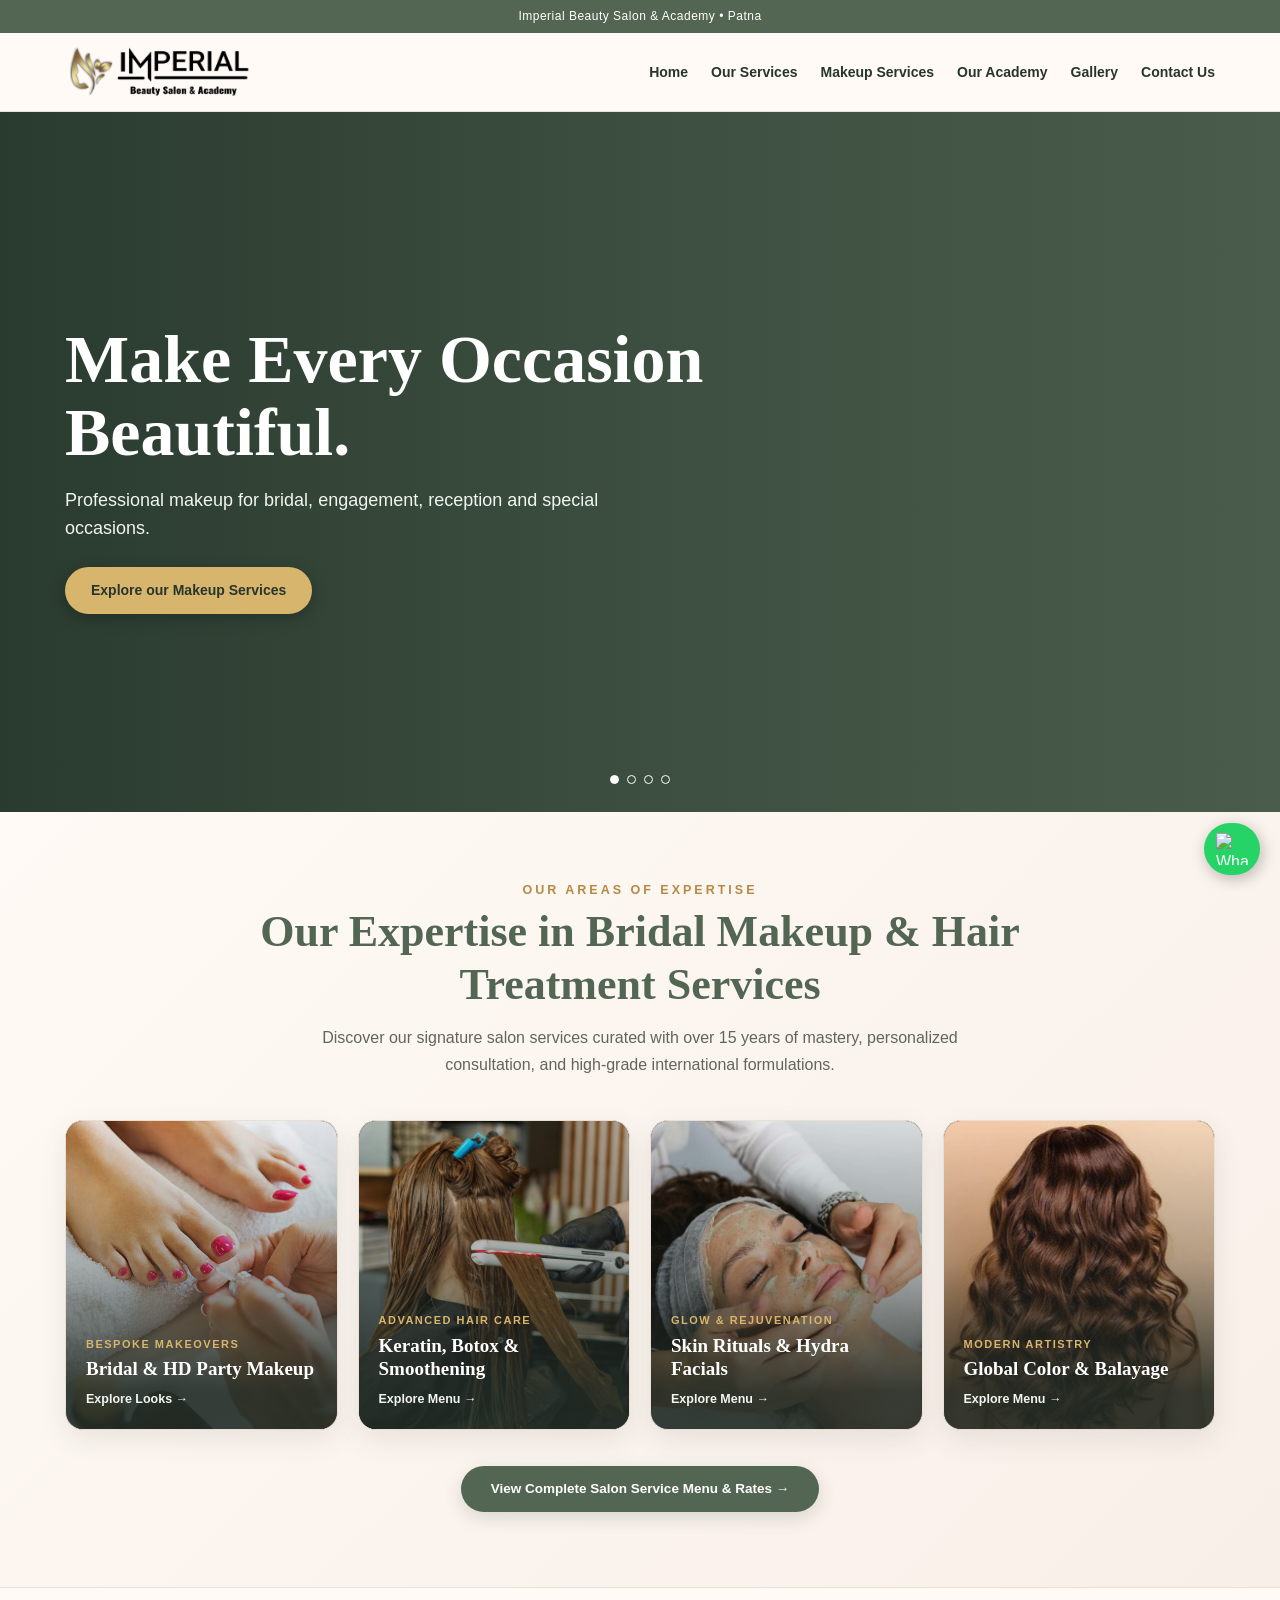
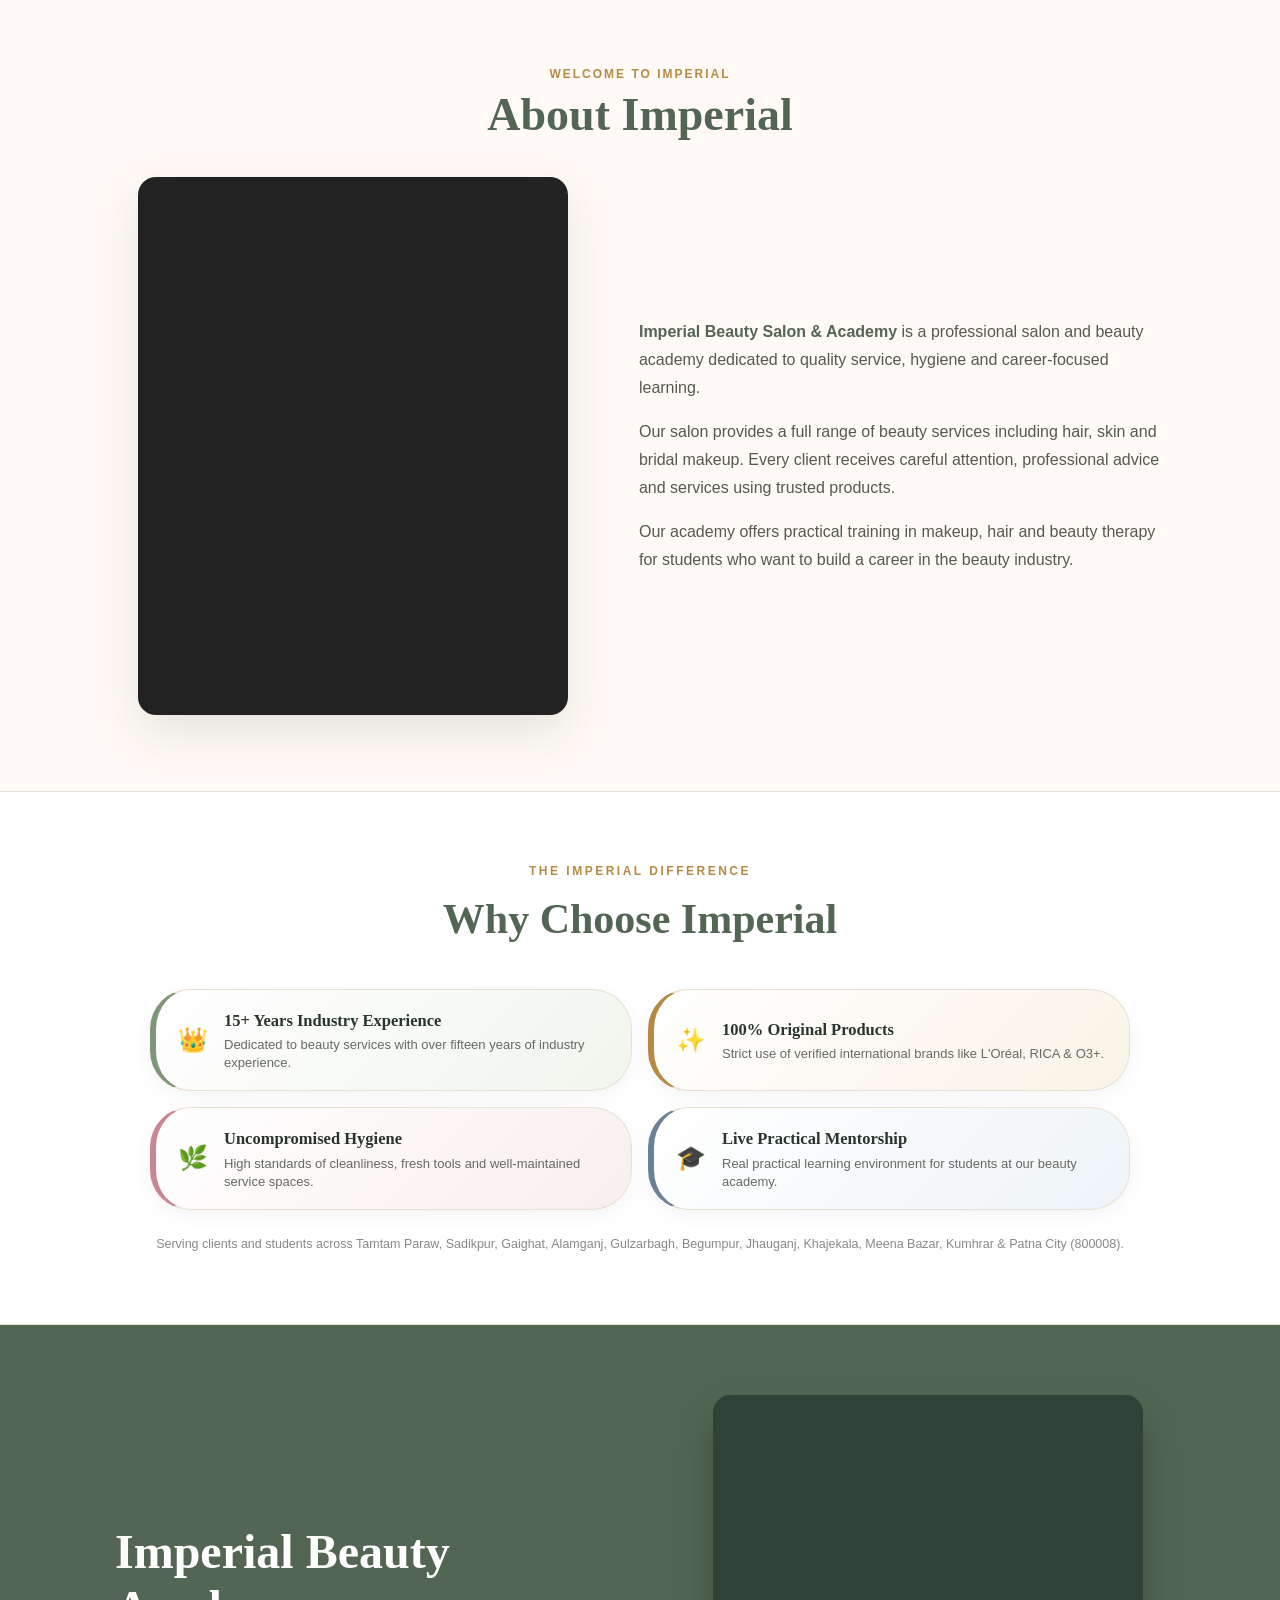
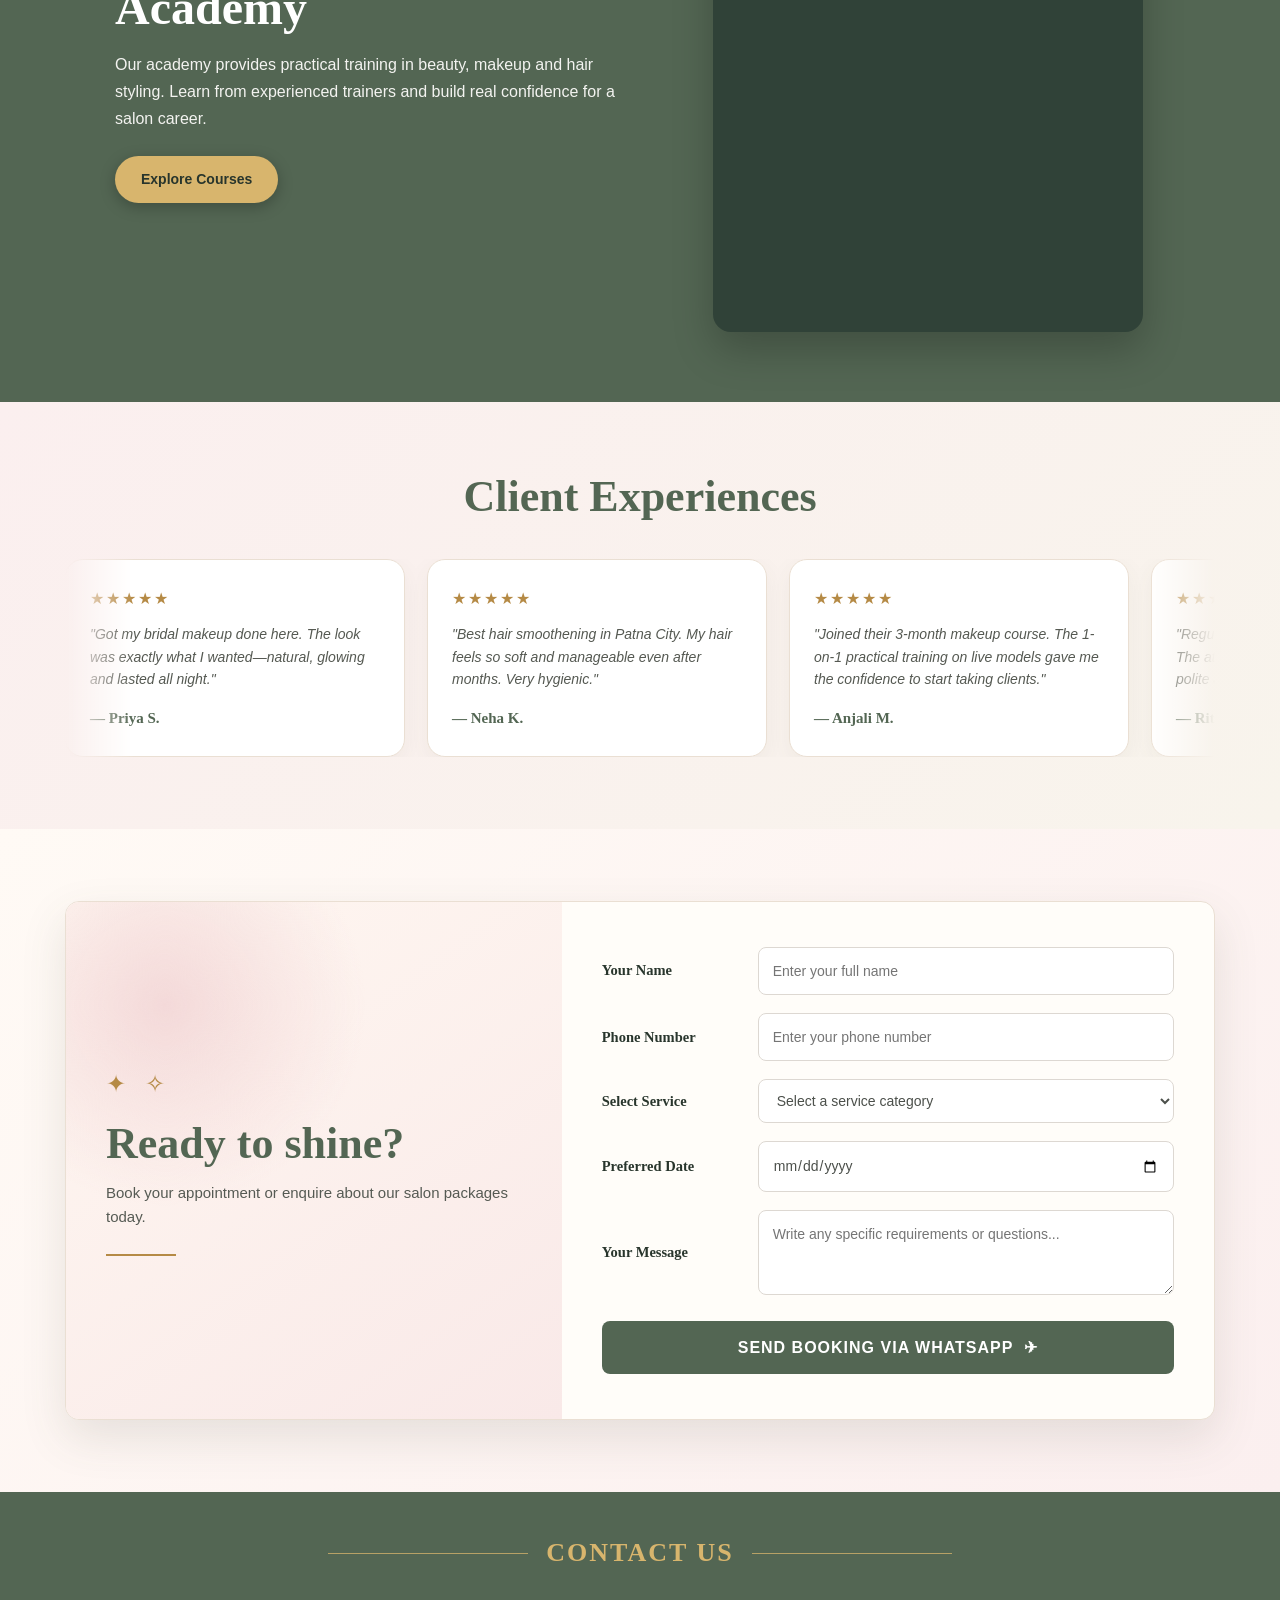
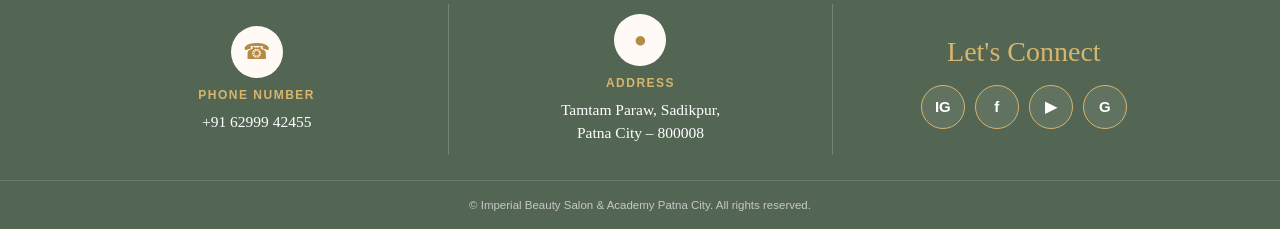
==== commit c1a867c7: "Add files via upload" ====
--- a/index.html
+++ b/index.html
@@ -5,8 +5,8 @@
 <meta name="viewport" content="width=device-width, initial-scale=1.0">
 
 <!-- SEO PRIMARY META TAGS -->
-<title>Imperial Beauty Salon & Academy | Patna</title>
-<meta name="description" content="Imperial Beauty Salon & Academy at Tamtam Paraw, Sadikpur, Patna City. Professional bridal makeup, advanced hair treatments (Keratin, Botox), skin rituals & beauty courses. Serving Patna City, Gaighat, Alamganj & Gulzarbagh.">
+<title>Imperial Beauty Salon & Academy | Patna City</title>
+<meta name="description" content="Imperial Beauty Salon & Academy at Tamtam Paraw, Sadikpur, Patna City. Expert bridal makeup, advanced hair treatments (Keratin, Botox), skin rituals & beauty courses. Serving Patna City, Gaighat, Alamganj & Gulzarbagh.">
 <meta name="keywords" content="Beauty parlour in Patna City, Best salon in Sadikpur Patna, Bridal makeup artist Patna City, Hair smoothening Patna City, Keratin treatment Patna City, Beauty academy Sadikpur, Parlour near Gaighat, Salon near Alamganj, Beauty parlour near Tamtam Paraw">
 <meta name="robots" content="index, follow">
 <link rel="canonical" href="https://imperialsalonacademy.in/index.html">
@@ -21,7 +21,7 @@
 <meta property="og:type" content="website">
 <meta property="og:url" content="https://imperialsalonacademy.in/index.html">
 <meta property="og:title" content="Imperial Beauty Salon & Academy | Luxury Salon & Academy in Patna City">
-<meta property="og:description" content="Step into elegance. Premium hair, skin rituals, bridal artistry & professional beauty courses at Tamtam Paraw, Sadikpur, Patna City.">
+<meta property="og:description" content="Step into elegance. Premium hair treatments, skin rituals, bridal artistry & professional beauty courses at Tamtam Paraw, Sadikpur, Patna City.">
 <meta property="og:image" content="https://imperialsalonacademy.in/images/logo.png">
 
 <!-- GOOGLE LOCAL BUSINESS & SALON SCHEMA (JSON-LD) -->
@@ -83,7 +83,7 @@
 
 <style>
 /* =========================================================
-   ROOT
+   ROOT & RESET
 ========================================================= */
 :root{
   --blush:#f3d8d8;
@@ -94,6 +94,7 @@
   --gold:#b58a45;
   --gold-light:#d8b56d;
   --cream:#fffaf5;
+  --beige:#fffdf9;
   --white:#ffffff;
   --dark:#28352c;
   --text:#4c504b;
@@ -101,9 +102,6 @@
   --line:#eadfd3;
 }
 
-/* =========================================================
-   RESET
-========================================================= */
 *{
   box-sizing:border-box;
   margin:0;
@@ -130,8 +128,13 @@
   font:inherit;
 }
 
+.container{
+  width:min(1150px,92%);
+  margin:auto;
+}
+
 /* =========================================================
-   TOP BAR
+   TOP BAR & HEADER
 ========================================================= */
 .top-bar{
   background:var(--sage-dark);
@@ -142,9 +145,6 @@
   letter-spacing:.5px;
 }
 
-/* =========================================================
-   HEADER
-========================================================= */
 header{
   background:rgba(255,250,245,.97);
   border-bottom:1px solid var(--line);
@@ -206,38 +206,7 @@
 }
 
 /* =========================================================
-   COMMON
-========================================================= */
-.container{
-  width:min(1150px,92%);
-  margin:auto;
-}
-
-.section{
-  padding:72px 0;
-}
-
-.btn{
-  display:inline-block;
-  padding:12px 22px;
-  border-radius:30px;
-  font-weight:bold;
-  transition:.2s ease;
-}
-
-.btn-gold{
-  background:var(--gold-light);
-  color:var(--dark);
-}
-
-.btn-gold:hover{
-  transform:translateY(-2px);
-  background:var(--gold);
-  color:#fff;
-}
-
-/* =========================================================
-   HERO SLIDER
+   1. HERO SLIDER
 ========================================================= */
 .hero{
   position:relative;
@@ -270,7 +239,7 @@
 .slide-overlay{
   position:absolute;
   inset:0;
-  background:linear-gradient(90deg, rgba(31,48,38,.78), rgba(31,48,38,.32), rgba(31,48,38,.15));
+  background:linear-gradient(90deg, rgba(31,48,38,.80) 0%, rgba(31,48,38,.40) 55%, rgba(31,48,38,.18) 100%);
 }
 
 .slide-content{
@@ -289,16 +258,35 @@
 
 .slide h1{
   font-family:Georgia,serif;
-  font-size:clamp(42px,6vw,72px);
+  font-size:clamp(38px,6vw,68px);
   line-height:1.08;
-  margin:15px 0;
+  margin:12px 0 16px;
   color:#fff;
 }
 
 .slide p{
   font-size:18px;
   max-width:580px;
-  margin-bottom:23px;
+  margin-bottom:24px;
+  color:#f1f5f0;
+}
+
+.btn-gold{
+  display:inline-block;
+  background:var(--gold-light);
+  color:var(--dark);
+  padding:12px 26px;
+  border-radius:30px;
+  font-weight:bold;
+  font-size:14px;
+  transition:.25s ease;
+  box-shadow:0 4px 15px rgba(0,0,0,0.25);
+}
+
+.btn-gold:hover{
+  transform:translateY(-2px);
+  background:var(--gold);
+  color:#fff;
 }
 
 .slider-controls{
@@ -326,401 +314,300 @@
 }
 
 /* =========================================================
-   AREAS OF EXPERTISE
+   2. SERVICES SECTION WITH MERGED EXPERTISE HEADLINE
 ========================================================= */
-.specialisation{
-  background:linear-gradient(135deg, var(--blush-light), var(--cream));
-  padding:72px 0 70px;
-}
-
-.specialisation-heading{
-  max-width:850px;
-  text-align:center;
-  margin:0 auto 38px;
-}
-
-.specialisation-heading h2{
-  font-family:Georgia,serif;
-  color:var(--sage-dark);
-  font-size:clamp(34px,5vw,50px);
-  line-height:1.15;
-  margin-bottom:14px;
-}
-
-.specialisation-heading p{
-  max-width:780px;
-  margin:auto;
-  color:#62645f;
-  font-size:16px;
-  line-height:1.7;
-}
-
-.specialisation-list{
-  max-width:1050px;
-  margin:auto;
-  display:grid;
-  grid-template-columns:repeat(2,1fr);
-  gap:20px;
-}
-
-.specialisation-item{
-  position:relative;
-  min-height:105px;
-  padding:25px 28px;
-  border-radius:16px;
-  display:flex;
-  align-items:center;
-  font-family:Georgia,serif;
-  font-size:clamp(21px,2.5vw,29px);
-  font-weight:700;
-  background:#fff;
-  box-shadow:0 8px 24px rgba(80,90,75,.08);
-  border:1px solid rgba(181,138,69,.18);
-  transition:.25s ease;
-}
-
-.specialisation-item:hover{
-  transform:translateY(-4px);
-  box-shadow:0 15px 32px rgba(80,90,75,.13);
-}
-
-.specialisation-item:nth-child(1){
-  color:#536653;
-  border-left:5px solid #536653;
-  background:linear-gradient(135deg,#ffffff,#f2f7f0);
-}
-
-.specialisation-item:nth-child(2){
-  color:#8d6740;
-  border-left:5px solid #b58a45;
-  background:linear-gradient(135deg,#ffffff,#fbf5e9);
-}
-
-.specialisation-item:nth-child(3){
-  color:#725f72;
-  border-left:5px solid #8e7890;
-  background:linear-gradient(135deg,#ffffff,#f8f2f8);
-}
-
-.specialisation-item:nth-child(4){
-  color:#53747b;
-  border-left:5px solid #6c9399;
-  background:linear-gradient(135deg,#ffffff,#eef7f8);
-}
-
-.specialisation-item:before{
-  content:"";
-  width:11px;
-  height:11px;
-  border-radius:50%;
-  margin-right:17px;
-  flex-shrink:0;
-  border:2px solid currentColor;
+.services-visual-section {
+  padding: 68px 0 75px;
+  background: linear-gradient(135deg, #fffaf5, #f8efe8);
+  border-bottom: 1px solid var(--line);
+}
+
+.services-head {
+  text-align: center;
+  max-width: 860px;
+  margin: 0 auto 42px;
+}
+
+.services-head .eyebrow {
+  color: var(--gold);
+  font-size: 12.5px;
+  letter-spacing: 3px;
+  font-weight: 700;
+  text-transform: uppercase;
+  display: block;
+  margin-bottom: 6px;
+}
+
+.services-head h2 {
+  font-family: Georgia, serif;
+  color: var(--sage-dark);
+  font-size: clamp(28px, 4.2vw, 44px);
+  line-height: 1.2;
+  margin-bottom: 12px;
+}
+
+.services-head p {
+  font-size: 16px;
+  color: #62655f;
+  max-width: 720px;
+  margin: 0 auto;
+  line-height: 1.7;
+}
+
+.services-visual-grid {
+  display: grid;
+  grid-template-columns: repeat(4, 1fr);
+  gap: 20px;
+}
+
+.service-tile {
+  position: relative;
+  border-radius: 18px;
+  overflow: hidden;
+  height: 310px;
+  box-shadow: 0 10px 28px rgba(75,85,70,0.11);
+  border: 1px solid var(--line);
+  display: block;
+  background: #252e27;
+}
+
+.service-tile img {
+  width: 100%;
+  height: 100%;
+  object-fit: cover;
+  display: block;
+  transition: transform 0.45s cubic-bezier(0.25, 1, 0.5, 1);
+}
+
+.service-tile:hover img {
+  transform: scale(1.07);
+}
+
+.service-tile-overlay {
+  position: absolute;
+  inset: 0;
+  background: linear-gradient(
+    180deg, 
+    rgba(34, 43, 37, 0.05) 0%, 
+    rgba(34, 43, 37, 0.35) 45%, 
+    rgba(34, 43, 37, 0.90) 88%
+  );
+  display: flex;
+  flex-direction: column;
+  justify-content: flex-end;
+  padding: 20px;
+  color: #ffffff;
+}
+
+.service-tile-tag {
+  color: var(--gold-light);
+  font-size: 11px;
+  font-weight: 700;
+  letter-spacing: 1.5px;
+  text-transform: uppercase;
+  margin-bottom: 4px;
+}
+
+.service-tile-overlay h3 {
+  font-family: Georgia, serif;
+  font-size: 19px;
+  line-height: 1.25;
+  color: #ffffff;
+  margin-bottom: 8px;
+}
+
+.service-tile-link {
+  font-size: 12.5px;
+  font-weight: 700;
+  color: #f1f5f0;
+  display: flex;
+  align-items: center;
+  gap: 6px;
+  transition: color 0.2s ease;
+}
+
+.service-tile:hover .service-tile-link {
+  color: var(--gold-light);
+}
+
+.services-view-all {
+  text-align: center;
+  margin-top: 36px;
+}
+
+.btn-view-services {
+  display: inline-block;
+  background: var(--sage-dark);
+  color: #ffffff;
+  padding: 12px 30px;
+  border-radius: 30px;
+  font-size: 13.5px;
+  font-weight: 700;
+  box-shadow: 0 6px 18px rgba(83,102,83,0.2);
+  transition: all 0.25s ease;
+}
+
+.btn-view-services:hover {
+  background: var(--sage-deep);
+  color: var(--gold-light);
+  transform: translateY(-2px);
 }
 
 /* =========================================================
-   ABOUT IMPERIAL
+   3. ABOUT IMPERIAL & SALON AMBIENCE VIDEO
 ========================================================= */
 .about-section{
-  background:var(--cream);
-  padding:72px 0 76px;
+  background: var(--cream);
+  padding: 72px 0 76px;
 }
 
 .about-heading{
-  text-align:center;
-  margin-bottom:32px;
+  text-align: center;
+  margin-bottom: 35px;
+}
+
+.about-heading .eyebrow {
+  color: var(--gold);
+  font-size: 12px;
+  letter-spacing: 2px;
+  font-weight: 700;
+  text-transform: uppercase;
 }
 
 .about-heading h2{
-  font-family:Georgia,serif;
-  color:var(--sage-dark);
-  font-size:clamp(34px,5vw,50px);
-  line-height:1.15;
+  font-family: Georgia, serif;
+  color: var(--sage-dark);
+  font-size: clamp(32px, 4.5vw, 46px);
+  line-height: 1.15;
+  margin-top: 4px;
 }
 
 .about-layout{
-  max-width:1050px;
-  margin:auto;
-  display:grid;
-  grid-template-columns:.9fr 1.1fr;
-  gap:48px;
-  align-items:center;
+  max-width: 1050px;
+  margin: auto;
+  display: grid;
+  grid-template-columns: .95fr 1.05fr;
+  gap: 48px;
+  align-items: center;
 }
 
 .about-video-frame{
-  width:100%;
-  max-width:430px;
-  margin:auto;
-  border-radius:18px;
-  overflow:hidden;
-  background:#ddd;
-  box-shadow:0 18px 45px rgba(80,90,75,.14);
+  width: 100%;
+  max-width: 430px;
+  margin: auto;
+  border-radius: 18px;
+  overflow: hidden;
+  background: #222;
+  box-shadow: 0 18px 45px rgba(80,90,75,.14);
 }
 
 .about-video-frame video{
-  width:100%;
-  aspect-ratio:4/5;
-  object-fit:cover;
-  display:block;
+  width: 100%;
+  aspect-ratio: 4/5;
+  object-fit: cover;
+  display: block;
 }
 
 .about-article{
-  font-size:16px;
-  line-height:1.75;
-  color:#555952;
+  font-size: 16px;
+  line-height: 1.75;
+  color: #555952;
 }
 
 .about-article p{
-  margin-bottom:16px;
+  margin-bottom: 16px;
 }
 
 .about-article p:last-child{
-  margin-bottom:0;
+  margin-bottom: 0;
 }
 
 .about-article strong{
-  color:var(--sage-dark);
+  color: var(--sage-dark);
 }
 
 /* =========================================================
-   HIGHLIGHTS
+   4. WHY CHOOSE US (STRIP HIGHLIGHTS)
 ========================================================= */
-.highlights-section{
-  background:#fff;
-  padding:12px 0 60px;
-}
-
-.highlights-heading{
-  text-align:center;
-  margin-bottom:28px;
-}
-
-.highlights-heading h2{
-  font-family:Georgia,serif;
-  color:var(--sage-dark);
-  font-size:clamp(30px,4.5vw,42px);
-}
-
-.highlights-grid{
-  display:grid;
-  grid-template-columns:repeat(3,1fr);
-  gap:20px;
-  max-width:1050px;
-  margin:auto;
-}
-
-.highlight-card{
-  min-height:205px;
-  padding:28px 24px;
-  border-radius:18px;
-  text-align:center;
-  background:linear-gradient(145deg, #fffdf9, #f6f0e8);
-  border:1px solid #e5d9cc;
-  box-shadow:0 8px 24px rgba(80,90,75,.07);
-  transition:.25s ease;
-}
-
-.highlight-card:hover{
-  transform:translateY(-5px);
-  box-shadow:0 16px 34px rgba(80,90,75,.12);
-}
-
-.highlight-icon{
-  width:54px;
-  height:54px;
-  margin:0 auto 14px;
-  border-radius:50%;
-  display:flex;
-  align-items:center;
-  justify-content:center;
-  background:var(--blush-light);
-  border:1px solid rgba(181,138,69,.35);
-  color:var(--gold);
-  font-family:Georgia,serif;
-  font-size:24px;
-}
-
-.highlight-card strong{
-  display:block;
-  color:var(--sage-dark);
-  font-family:Georgia,serif;
-  font-size:19px;
-  margin-bottom:9px;
-}
-
-.highlight-card p{
-  max-width:285px;
-  margin:auto;
-  font-size:14px;
-  color:#686862;
-  line-height:1.55;
+.why-section {
+  padding: 65px 0 70px;
+  background: #ffffff;
+  border-top: 1px solid var(--line);
+  border-bottom: 1px solid var(--line);
+}
+
+.why-heading {
+  text-align: center;
+  margin-bottom: 35px;
+}
+
+.why-heading .eyebrow {
+  color: var(--gold);
+  font-size: 12px;
+  letter-spacing: 2.5px;
+  font-weight: 700;
+  text-transform: uppercase;
+}
+
+.why-heading h2 {
+  font-family: Georgia, serif;
+  color: var(--sage-dark);
+  font-size: clamp(30px, 4vw, 42px);
+  margin-top: 4px;
+}
+
+.why-strips-grid {
+  display: grid;
+  grid-template-columns: repeat(2, 1fr);
+  gap: 16px;
+  max-width: 980px;
+  margin: 0 auto;
+}
+
+.why-strip-card {
+  display: flex;
+  align-items: center;
+  gap: 16px;
+  padding: 18px 22px;
+  border-radius: 40px;
+  background: #ffffff;
+  border: 1px solid var(--line);
+  box-shadow: 0 6px 18px rgba(75,85,70,0.06);
+  text-align: left;
+  transition: transform 0.25s ease;
+}
+
+.why-strip-card:hover {
+  transform: translateY(-2px);
+  border-color: var(--gold-light);
+}
+
+.why-strip-card:nth-child(1) { border-left: 6px solid #809678; background: linear-gradient(135deg, #ffffff, #f0f5ed); }
+.why-strip-card:nth-child(2) { border-left: 6px solid #b58a45; background: linear-gradient(135deg, #ffffff, #faf3e6); }
+.why-strip-card:nth-child(3) { border-left: 6px solid #c98591; background: linear-gradient(135deg, #ffffff, #f9eeee); }
+.why-strip-card:nth-child(4) { border-left: 6px solid #6b8296; background: linear-gradient(135deg, #ffffff, #eef4f8); }
+
+.why-strip-icon {
+  font-size: 24px;
+  flex-shrink: 0;
+}
+
+.why-strip-content h4 {
+  font-family: Georgia, serif;
+  font-size: 16.5px;
+  color: var(--dark);
+  margin-bottom: 2px;
+}
+
+.why-strip-content p {
+  font-size: 13px;
+  color: #666a63;
+  line-height: 1.4;
+  margin: 0;
 }
 
 /* =========================================================
-   OUR SERVICES
-========================================================= */
-.services-preview{
-  background:linear-gradient(135deg, #fffaf5, #fbefef);
-  padding:72px 0 82px;
-  overflow:hidden;
-}
-
-.services-preview .section-heading{
-  text-align:center;
-  max-width:760px;
-  margin:0 auto 40px;
-}
-
-.services-preview .section-heading h2{
-  font-family:Georgia,serif;
-  color:var(--sage-dark);
-  font-size:clamp(35px,5vw,50px);
-  margin:0 0 15px;
-  line-height:1.15;
-}
-
-.services-preview .section-heading p{
-  color:#686862;
-  font-size:16px;
-  line-height:1.7;
-}
-
-.preview-grid{
-  max-width:1050px;
-  margin:0 auto;
-  display:flex;
-  flex-direction:column;
-  gap:18px;
-}
-
-.preview-card{
-  display:grid;
-  grid-template-columns:76px 1fr 48px;
-  align-items:center;
-  gap:22px;
-  padding:22px 28px;
-  border-radius:20px;
-  border:1px solid var(--line);
-  background:#fff;
-  box-shadow:0 7px 22px rgba(80,90,75,.06);
-  text-align:left;
-  transition:transform .25s ease, box-shadow .25s ease, border-color .25s ease;
-}
-
-.preview-card:hover{
-  transform:translateY(-4px);
-  box-shadow:0 15px 34px rgba(80,90,75,.12);
-  border-color:rgba(181,138,69,.35);
-}
-
-.preview-icon{
-  width:68px;
-  height:68px;
-  border-radius:50%;
-  display:flex;
-  align-items:center;
-  justify-content:center;
-  flex-shrink:0;
-  position:relative;
-  margin:0;
-}
-
-.preview-icon svg{
-  width:38px;
-  height:38px;
-  display:block;
-  fill:none;
-  stroke:currentColor;
-  stroke-width:1.7;
-  stroke-linecap:round;
-  stroke-linejoin:round;
-}
-
-.preview-card:nth-child(1){
-  background:linear-gradient(100deg, #fff1f1, #fffaf7);
-}
-.preview-card:nth-child(1) .preview-icon{
-  background:#c98591;
-  color:#fff;
-}
-.preview-card:nth-child(1) h3{
-  color:#8e5c68;
-}
-
-.preview-card:nth-child(2){
-  background:linear-gradient(100deg, #f0f6ee, #fffdf9);
-}
-.preview-card:nth-child(2) .preview-icon{
-  background:#809678;
-  color:#fff;
-}
-.preview-card:nth-child(2) h3{
-  color:#536653;
-}
-
-.preview-card:nth-child(3){
-  background:linear-gradient(100deg, #fbf4e5, #fffdf9);
-}
-.preview-card:nth-child(3) .preview-icon{
-  background:#b58a45;
-  color:#fff;
-}
-.preview-card:nth-child(3) h3{
-  color:#8d6740;
-}
-
-.preview-card:nth-child(4){
-  background:linear-gradient(100deg, #f7eff8, #fffdfb);
-}
-.preview-card:nth-child(4) .preview-icon{
-  background:#947994;
-  color:#fff;
-}
-.preview-card:nth-child(4) h3{
-  color:#725f72;
-}
-
-.preview-content{
-  min-width:0;
-}
-
-.preview-card h3{
-  font-family:Georgia,serif;
-  font-size:clamp(19px,2.2vw,25px);
-  line-height:1.2;
-  margin-bottom:7px;
-}
-
-.preview-card p{
-  font-size:14px;
-  line-height:1.55;
-  color:#666861;
-  max-width:650px;
-}
-
-.preview-arrow{
-  width:46px;
-  height:46px;
-  border-radius:50%;
-  display:flex;
-  align-items:center;
-  justify-content:center;
-  font-size:23px;
-  font-weight:400;
-  transition:.25s ease;
-}
-
-.preview-card:nth-child(1) .preview-arrow{ background:#f2d7dc; color:#8e5c68; }
-.preview-card:nth-child(2) .preview-arrow{ background:#dce8d8; color:#536653; }
-.preview-card:nth-child(3) .preview-arrow{ background:#f0dfba; color:#8d6740; }
-.preview-card:nth-child(4) .preview-arrow{ background:#e7d8e9; color:#725f72; }
-
-.preview-card:hover .preview-arrow{
-  transform:translateX(4px);
-}
-
-/* =========================================================
-   ACADEMY
+   5. ACADEMY BANNER
 ========================================================= */
 .academy-banner{
   position:relative;
@@ -746,16 +633,16 @@
 .academy-content h2{
   font-family:Georgia,serif;
   color:#fff;
-  font-size:clamp(36px,5vw,52px);
-  margin:0 0 17px;
-  line-height:1.12;
+  font-size:clamp(34px,4.5vw,48px);
+  margin:0 0 16px;
+  line-height:1.15;
 }
 
 .academy-content p{
   color:#f3f3f0;
   font-size:16px;
   line-height:1.7;
-  margin-bottom:25px;
+  margin-bottom:24px;
 }
 
 .academy-video{
@@ -764,7 +651,7 @@
   margin:auto;
   border-radius:18px;
   overflow:hidden;
-  box-shadow:0 18px 40px rgba(0,0,0,.18);
+  box-shadow:0 18px 40px rgba(0,0,0,.22);
   background:#304238;
 }
 
@@ -776,7 +663,7 @@
 }
 
 /* =========================================================
-   TESTIMONIALS
+   6. TESTIMONIALS (AUTO-SCROLLING MARQUEE)
 ========================================================= */
 .testimonials-section{
   background:linear-gradient(135deg, #fbefef, #f8f4ec);
@@ -854,7 +741,7 @@
 }
 
 /* =========================================================
-   CONTACT & APPOINTMENT FORM
+   7. APPOINTMENT FORM & CONTACT FOOTER
 ========================================================= */
 #home-contact-area{
   --blush:#f3d8d8;
@@ -1115,11 +1002,26 @@
   height: 32px;
 }
 
+/* LOCAL SEO REACH TEXT */
+.local-seo-text {
+  text-align: center;
+  font-size: 12.5px;
+  color: #888;
+  margin-top: 25px;
+  line-height: 1.5;
+}
+
 /* =========================================================
    RESPONSIVE
 ========================================================= */
-@media(max-width:850px){
-  .brand-logo{ width:175px; height:60px; }
+@media(max-width:900px){
+  .services-visual-grid { grid-template-columns: 1fr 1fr; }
+  .why-strips-grid { grid-template-columns: 1fr; }
+  .about-layout { grid-template-columns: 1fr; gap: 35px; }
+  .about-video-frame { max-width: 390px; }
+  .academy-grid { grid-template-columns: 1fr; gap: 35px; }
+  .academy-video { max-width: 390px; }
+  
   .nav-links{
     display:none;
     position:absolute;
@@ -1132,6 +1034,7 @@
     align-items:stretch;
     border-bottom:1px solid var(--line);
     box-shadow:0 12px 25px rgba(0,0,0,.07);
+    text-align: center;
   }
   .nav-links.open{ display:flex; }
   .mobile-menu{ display:block; }
@@ -1139,12 +1042,6 @@
   .slide-content{ align-items:flex-end; padding-bottom:85px; }
   .slide h1{ font-size:43px; }
   .slide p{ font-size:16px; }
-  .specialisation-list{ grid-template-columns:1fr; }
-  .about-layout{ grid-template-columns:1fr; gap:35px; }
-  .about-video-frame{ max-width:390px; }
-  .highlights-grid{ grid-template-columns:1fr; }
-  .academy-grid{ grid-template-columns:1fr; gap:35px; }
-  .academy-video{ max-width:390px; }
   #home-contact-area .form-card{ grid-template-columns:1fr; }
   #home-contact-area .form-intro{ padding:35px 25px; }
   #home-contact-area .form-area{ padding:35px 20px; }
@@ -1153,21 +1050,17 @@
   #home-contact-area .contact-column+.contact-column{ border-left:0; border-top:1px solid rgba(255,255,255,.2); }
 }
 
-@media(max-width:520px){
+@media(max-width:550px){
+  .services-visual-grid { grid-template-columns: 1fr; max-width: 380px; margin: 0 auto; }
+  .service-tile { height: 270px; }
   .brand-logo{ width:155px; height:55px; }
-  .hero{ min-height:600px; }
-  .slide h1{ font-size:39px; }
-  .specialisation{ padding-top:58px; }
-  .specialisation-item{ min-height:92px; font-size:23px; padding:20px; }
-  .about-section{ padding:58px 0 62px; }
+  .hero{ min-height:580px; }
+  .slide h1{ font-size:36px; }
+  .about-section{ padding:55px 0; }
   .about-article{ font-size:15px; }
   .about-video-frame{ max-width:100%; }
-  .academy-banner{ padding:58px 0; }
+  .academy-banner{ padding:55px 0; }
   .academy-video{ max-width:100%; }
-  .preview-card{ grid-template-columns:56px 1fr 34px; gap:14px; padding:18px 16px; }
-  .preview-icon{ width:54px; height:54px; }
-  .preview-icon svg{ width:28px; height:28px; }
-  .preview-arrow{ width:34px; height:34px; font-size:18px; }
   #home-contact-area .form-row{ grid-template-columns:1fr; gap:6px; }
 }
 
@@ -1208,7 +1101,7 @@
   </div>
 </header>
 
-<!-- HERO SLIDER -->
+<!-- 1. HERO VIDEO SLIDER -->
 <section class="hero" aria-label="Imperial Beauty services">
 
   <!-- SLIDE 1 : MAKEUP -->
@@ -1221,7 +1114,7 @@
       <div class="slide-content-inner">
         <h1>Make Every Occasion Beautiful.</h1>
         <p>Professional makeup for bridal, engagement, reception and special occasions.</p>
-        <a href="makeup-services.html" class="btn btn-gold">Explore our Makeup Services</a>
+        <a href="makeup-services.html" class="btn-gold">Explore our Makeup Services</a>
       </div>
     </div>
   </div>
@@ -1236,7 +1129,7 @@
       <div class="slide-content-inner">
         <h1>Healthy Hair. Beautiful You.</h1>
         <p>Hair cuts, hair care, colour and advanced hair treatments.</p>
-        <a href="services.html#hair-cuts" class="btn btn-gold">Discover Hair Services</a>
+        <a href="services.html#hairTreatments" class="btn-gold">Discover Hair Services</a>
       </div>
     </div>
   </div>
@@ -1251,7 +1144,7 @@
       <div class="slide-content-inner">
         <h1>Skincare for Radiant Glow.</h1>
         <p>Cleanups, facials, bleach and treatments tailored for your skin type.</p>
-        <a href="services.html#skin-services" class="btn btn-gold">View Skincare Menu</a>
+        <a href="services.html#skinRituals" class="btn-gold">View Skincare Menu</a>
       </div>
     </div>
   </div>
@@ -1266,7 +1159,7 @@
       <div class="slide-content-inner">
         <h1>Learn from Industry Experts.</h1>
         <p>Practical beauty, makeup and hair courses designed for career growth.</p>
-        <a href="academy.html" class="btn btn-gold">Explore Academy Courses</a>
+        <a href="academy.html" class="btn-gold">Explore Academy Courses</a>
       </div>
     </div>
   </div>
@@ -1281,27 +1174,72 @@
 
 </section>
 
-<!-- AREAS OF EXPERTISE -->
-<section class="specialisation">
+<!-- 2. SERVICES SECTION WITH MERGED EXPERTISE HEADLINE -->
+<section class="services-visual-section">
   <div class="container">
-    <div class="specialisation-heading">
-      <h2>Areas of Expertise</h2>
-      <p>Four distinct areas of beauty and professional skill.</p>
+    
+    <div class="services-head">
+      <span class="eyebrow">Our Areas of Expertise</span>
+      <h2>Our Expertise in Bridal Makeup &amp; Hair Treatment Services</h2>
+      <p>Discover our signature salon services curated with over 15 years of mastery, personalized consultation, and high-grade international formulations.</p>
     </div>
 
-    <div class="specialisation-list">
-      <div class="specialisation-item">Hair Care</div>
-      <div class="specialisation-item">Skin Care</div>
-      <div class="specialisation-item">Beauty Care</div>
-      <div class="specialisation-item">Makeup Artistry</div>
+    <div class="services-visual-grid">
+
+      <!-- TILE 1: BRIDAL & MAKEUP -->
+      <a href="makeup-services.html" class="service-tile">
+        <img src="images/essential-services.jpg" alt="Bridal & HD Party Makeup Patna City">
+        <div class="service-tile-overlay">
+          <span class="service-tile-tag">Bespoke Makeovers</span>
+          <h3>Bridal &amp; HD Party Makeup</h3>
+          <span class="service-tile-link">Explore Looks →</span>
+        </div>
+      </a>
+
+      <!-- TILE 2: HAIR TREATMENTS -->
+      <a href="services.html#hairTreatments" class="service-tile">
+        <img src="images/hair-treatment.jpg" alt="Hair Chemical Treatments Keratin Botox Patna City">
+        <div class="service-tile-overlay">
+          <span class="service-tile-tag">Advanced Hair Care</span>
+          <h3>Keratin, Botox &amp; Smoothening</h3>
+          <span class="service-tile-link">Explore Menu →</span>
+        </div>
+      </a>
+
+      <!-- TILE 3: SKIN RITUALS -->
+      <a href="services.html#skinRituals" class="service-tile">
+        <img src="images/skin-rituals.jpg" alt="Skin Care Facials D-Tan Patna City">
+        <div class="service-tile-overlay">
+          <span class="service-tile-tag">Glow &amp; Rejuvenation</span>
+          <h3>Skin Rituals &amp; Hydra Facials</h3>
+          <span class="service-tile-link">Explore Menu →</span>
+        </div>
+      </a>
+
+      <!-- TILE 4: HAIR COLORING & STYLING -->
+      <a href="services.html#hairColor" class="service-tile">
+        <img src="images/hair-color.jpg" alt="Global Hair Color Highlights Patna City">
+        <div class="service-tile-overlay">
+          <span class="service-tile-tag">Modern Artistry</span>
+          <h3>Global Color &amp; Balayage</h3>
+          <span class="service-tile-link">Explore Menu →</span>
+        </div>
+      </a>
+
     </div>
+
+    <div class="services-view-all">
+      <a href="services.html" class="btn-view-services">View Complete Salon Service Menu &amp; Rates →</a>
+    </div>
+
   </div>
 </section>
 
-<!-- ABOUT IMPERIAL -->
+<!-- 3. ABOUT IMPERIAL & SALON AMBIENCE VIDEO -->
 <section class="about-section">
   <div class="container">
     <div class="about-heading">
+      <span class="eyebrow">Welcome to Imperial</span>
       <h2>About Imperial</h2>
     </div>
 
@@ -1321,117 +1259,70 @@
   </div>
 </section>
 
-<!-- HIGHLIGHTS -->
-<section class="highlights-section">
+<!-- 4. WHY CHOOSE US (STRIP HIGHLIGHTS) -->
+<section class="why-section">
   <div class="container">
-    <div class="highlights-heading">
+    <div class="why-heading">
+      <span class="eyebrow">The Imperial Difference</span>
       <h2>Why Choose Imperial</h2>
     </div>
 
-    <div class="highlights-grid">
-      <div class="highlight-card">
-        <div class="highlight-icon">15+</div>
-        <strong>Years of Experience</strong>
-        <p>Dedicated to beauty services with over fifteen years of industry experience.</p>
+    <div class="why-strips-grid">
+      
+      <!-- HIGHLIGHT 1 -->
+      <div class="why-strip-card">
+        <span class="why-strip-icon">👑</span>
+        <div class="why-strip-content">
+          <h4>15+ Years Industry Experience</h4>
+          <p>Dedicated to beauty services with over fifteen years of industry experience.</p>
+        </div>
       </div>
 
-      <div class="highlight-card">
-        <div class="highlight-icon">★</div>
-        <strong>Professional Hygiene</strong>
-        <p>High standards of cleanliness, fresh tools and well-maintained service spaces.</p>
+      <!-- HIGHLIGHT 2 -->
+      <div class="why-strip-card">
+        <span class="why-strip-icon">✨</span>
+        <div class="why-strip-content">
+          <h4>100% Original Products</h4>
+          <p>Strict use of verified international brands like L'Oréal, RICA &amp; O3+.</p>
+        </div>
       </div>
 
-      <div class="highlight-card">
-        <div class="highlight-icon">✓</div>
-        <strong>Live Practical</strong>
-        <p>Real practical learning environment for students at our beauty academy.</p>
+      <!-- HIGHLIGHT 3 -->
+      <div class="why-strip-card">
+        <span class="why-strip-icon">🌿</span>
+        <div class="why-strip-content">
+          <h4>Uncompromised Hygiene</h4>
+          <p>High standards of cleanliness, fresh tools and well-maintained service spaces.</p>
+        </div>
       </div>
+
+      <!-- HIGHLIGHT 4 -->
+      <div class="why-strip-card">
+        <span class="why-strip-icon">🎓</span>
+        <div class="why-strip-content">
+          <h4>Live Practical Mentorship</h4>
+          <p>Real practical learning environment for students at our beauty academy.</p>
+        </div>
+      </div>
+
     </div>
+
+    <!-- LOCAL SEO REACH TEXT -->
+    <p class="local-seo-text">
+      Serving clients and students across Tamtam Paraw, Sadikpur, Gaighat, Alamganj, Gulzarbagh, Begumpur, Jhauganj, Khajekala, Meena Bazar, Kumhrar &amp; Patna City (800008).
+    </p>
+
   </div>
 </section>
 
-<!-- OUR SERVICES -->
-<section class="services-preview">
-  <div class="container">
-    <div class="section-heading">
-      <h2>Our Services</h2>
-      <p>Professional beauty, skin, hair and makeup services designed for your personal care and style.</p>
-    </div>
-
-    <div class="preview-grid">
-
-      <!-- SERVICE 1 -->
-      <a href="services.html#beauty-services" class="preview-card">
-        <div class="preview-icon">
-          <svg viewBox="0 0 24 24">
-            <path d="M12 2C7 6 5 9 5 13a7 7 0 0 0 14 0c0-4-2-7-7-11z"/>
-          </svg>
-        </div>
-        <div class="preview-content">
-          <h3>Beauty Services</h3>
-          <p>Threading, waxing, manicure, pedicure, body polishing and bridal grooming packages for complete care.</p>
-        </div>
-        <div class="preview-arrow">→</div>
-      </a>
-
-      <!-- SERVICE 2 -->
-      <a href="services.html#skin-services" class="preview-card">
-        <div class="preview-icon">
-          <svg viewBox="0 0 24 24">
-            <path d="M12 3v3m0 12v3M3 12h3m12 0h3M5.6 5.6l2.1 2.1m8.6 8.6l2.1 2.1M5.6 18.4l2.1-2.1m8.6-8.6l2.1-2.1M12 8a4 4 0 1 0 0 8 4 4 0 0 0 0-8z"/>
-          </svg>
-        </div>
-        <div class="preview-content">
-          <h3>Skin Care</h3>
-          <p>Cleanups, de-tan, nourishing facials and skin brightening treatments customized for your skin type.</p>
-        </div>
-        <div class="preview-arrow">→</div>
-      </a>
-
-      <!-- SERVICE 3 -->
-      <a href="services.html#hair-cuts" class="preview-card">
-        <div class="preview-icon">
-          <svg viewBox="0 0 24 24">
-            <circle cx="6" cy="6" r="3"/>
-            <circle cx="6" cy="18" r="3"/>
-            <line x1="8.6" y1="7.5" x2="19" y2="18"/>
-            <line x1="8.6" y1="16.5" x2="19" y2="6"/>
-          </svg>
-        </div>
-        <div class="preview-content">
-          <h3>Hair Treatments</h3>
-          <p>Hair cuts, styling, spa, global hair colour, highlights, smoothening, keratin and botox therapy.</p>
-        </div>
-        <div class="preview-arrow">→</div>
-      </a>
-
-      <!-- SERVICE 4 -->
-      <a href="makeup-services.html" class="preview-card">
-        <div class="preview-icon">
-          <svg viewBox="0 0 24 24">
-            <path d="M9.5 2A2.5 2.5 0 0 1 12 4.5v15a2.5 2.5 0 0 1-5 0v-15A2.5 2.5 0 0 1 9.5 2z"/>
-            <path d="M14.5 8A2.5 2.5 0 0 1 17 10.5v9a2.5 2.5 0 0 1-5 0v-9A2.5 2.5 0 0 1 14.5 8z"/>
-          </svg>
-        </div>
-        <div class="preview-content">
-          <h3>Makeup</h3>
-          <p>HD bridal makeup, engagement, reception, party makeup and pre-wedding packages by master artists.</p>
-        </div>
-        <div class="preview-arrow">→</div>
-      </a>
-
-    </div>
-  </div>
-</section>
-
-<!-- ACADEMY BANNER -->
+<!-- 5. ACADEMY BANNER -->
 <section class="academy-banner">
   <div class="container">
     <div class="academy-grid">
       <div class="academy-content">
         <h2>Imperial Beauty Academy</h2>
         <p>Our academy provides practical training in beauty, makeup and hair styling. Learn from experienced trainers and build real confidence for a salon career.</p>
-        <a href="academy.html" class="btn btn-gold">Explore Courses</a>
+        <a href="academy.html" class="btn-gold">Explore Courses</a>
       </div>
 
       <div class="academy-video">
@@ -1443,7 +1334,7 @@
   </div>
 </section>
 
-<!-- TESTIMONIALS -->
+<!-- 6. TESTIMONIALS (AUTO-SCROLLING MARQUEE) -->
 <section class="testimonials-section">
   <div class="container">
     <div class="testimonials-heading">
@@ -1544,7 +1435,7 @@
   </div>
 </section>
 
-<!-- APPOINTMENT FORM & CONTACT FOOTER -->
+<!-- 7. APPOINTMENT FORM & CONTACT FOOTER -->
 <div id="home-contact-area">
 
   <section class="form-section">
@@ -1669,7 +1560,7 @@
   </section>
 
   <div class="copyright">
-    © Imperial Beauty Salon & Academy Patna City. All rights reserved.
+    © Imperial Beauty Salon &amp; Academy Patna City. All rights reserved.
   </div>
 
 </div>
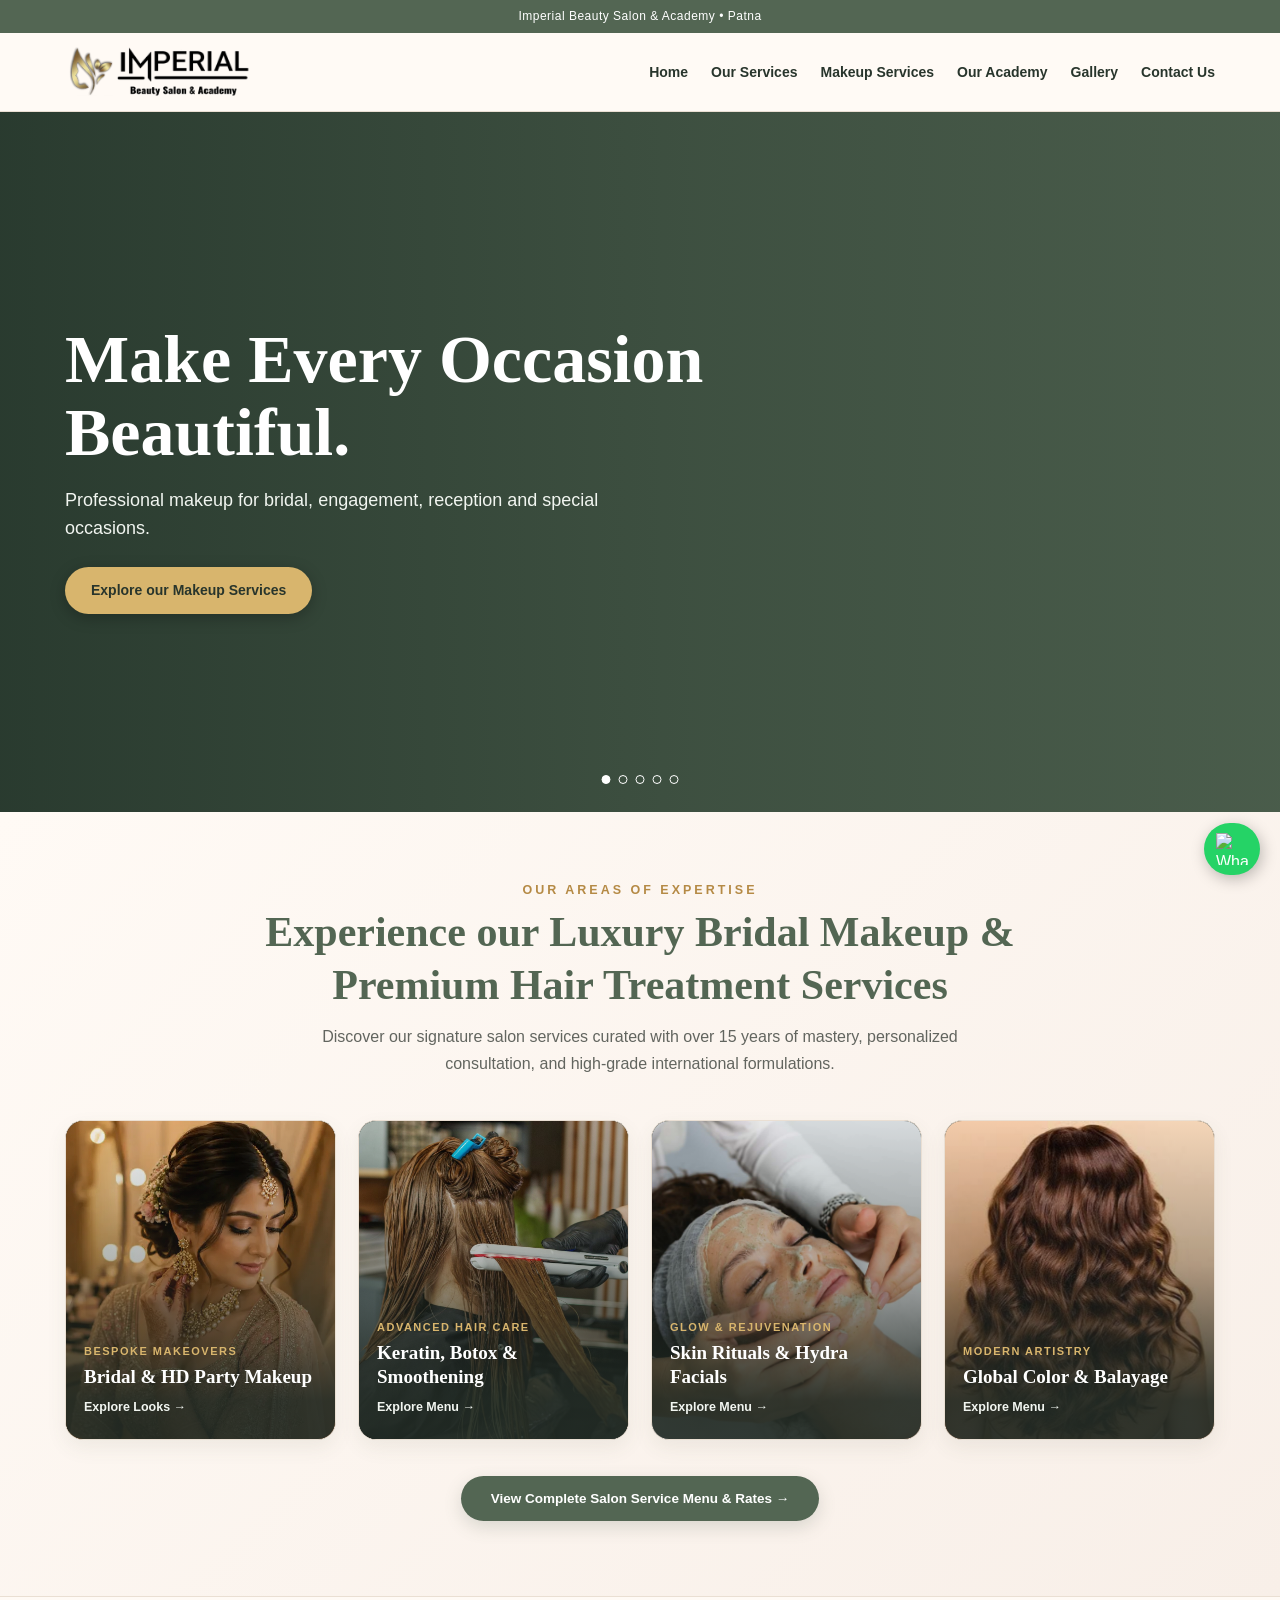
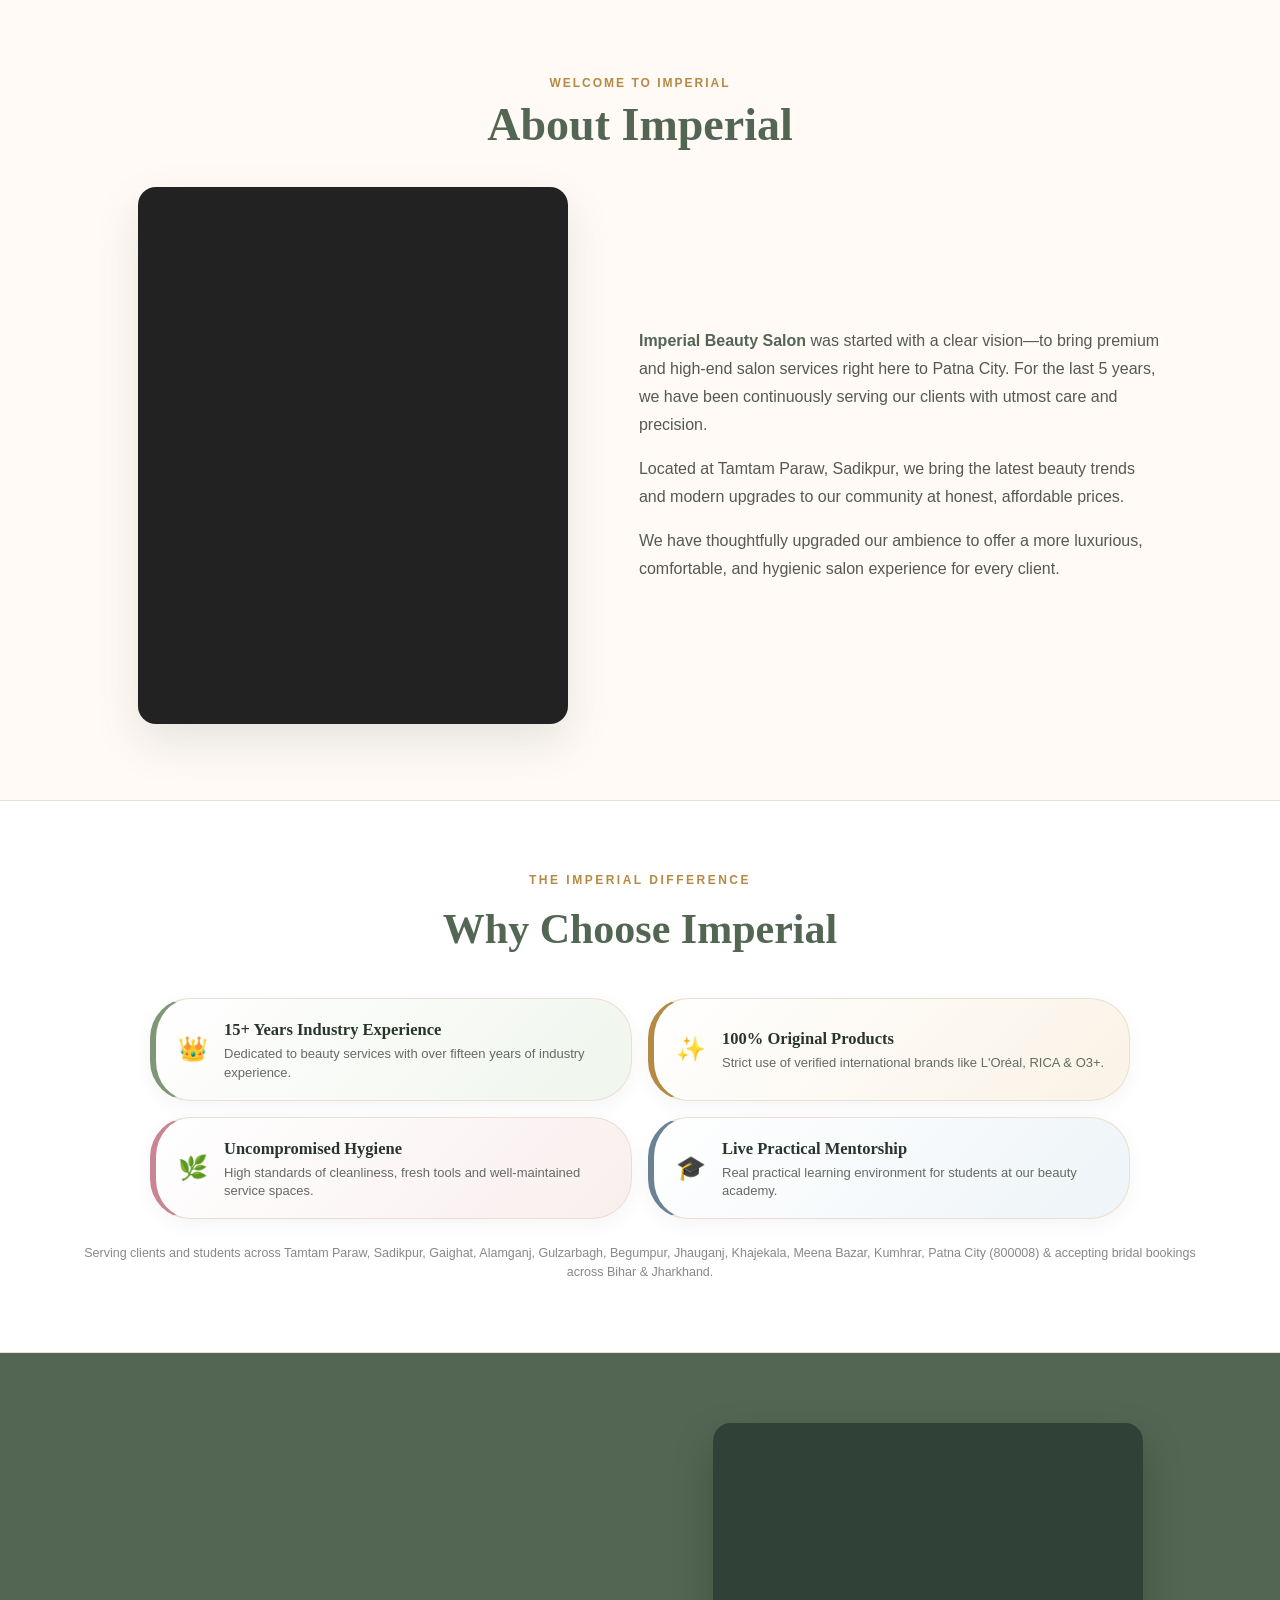
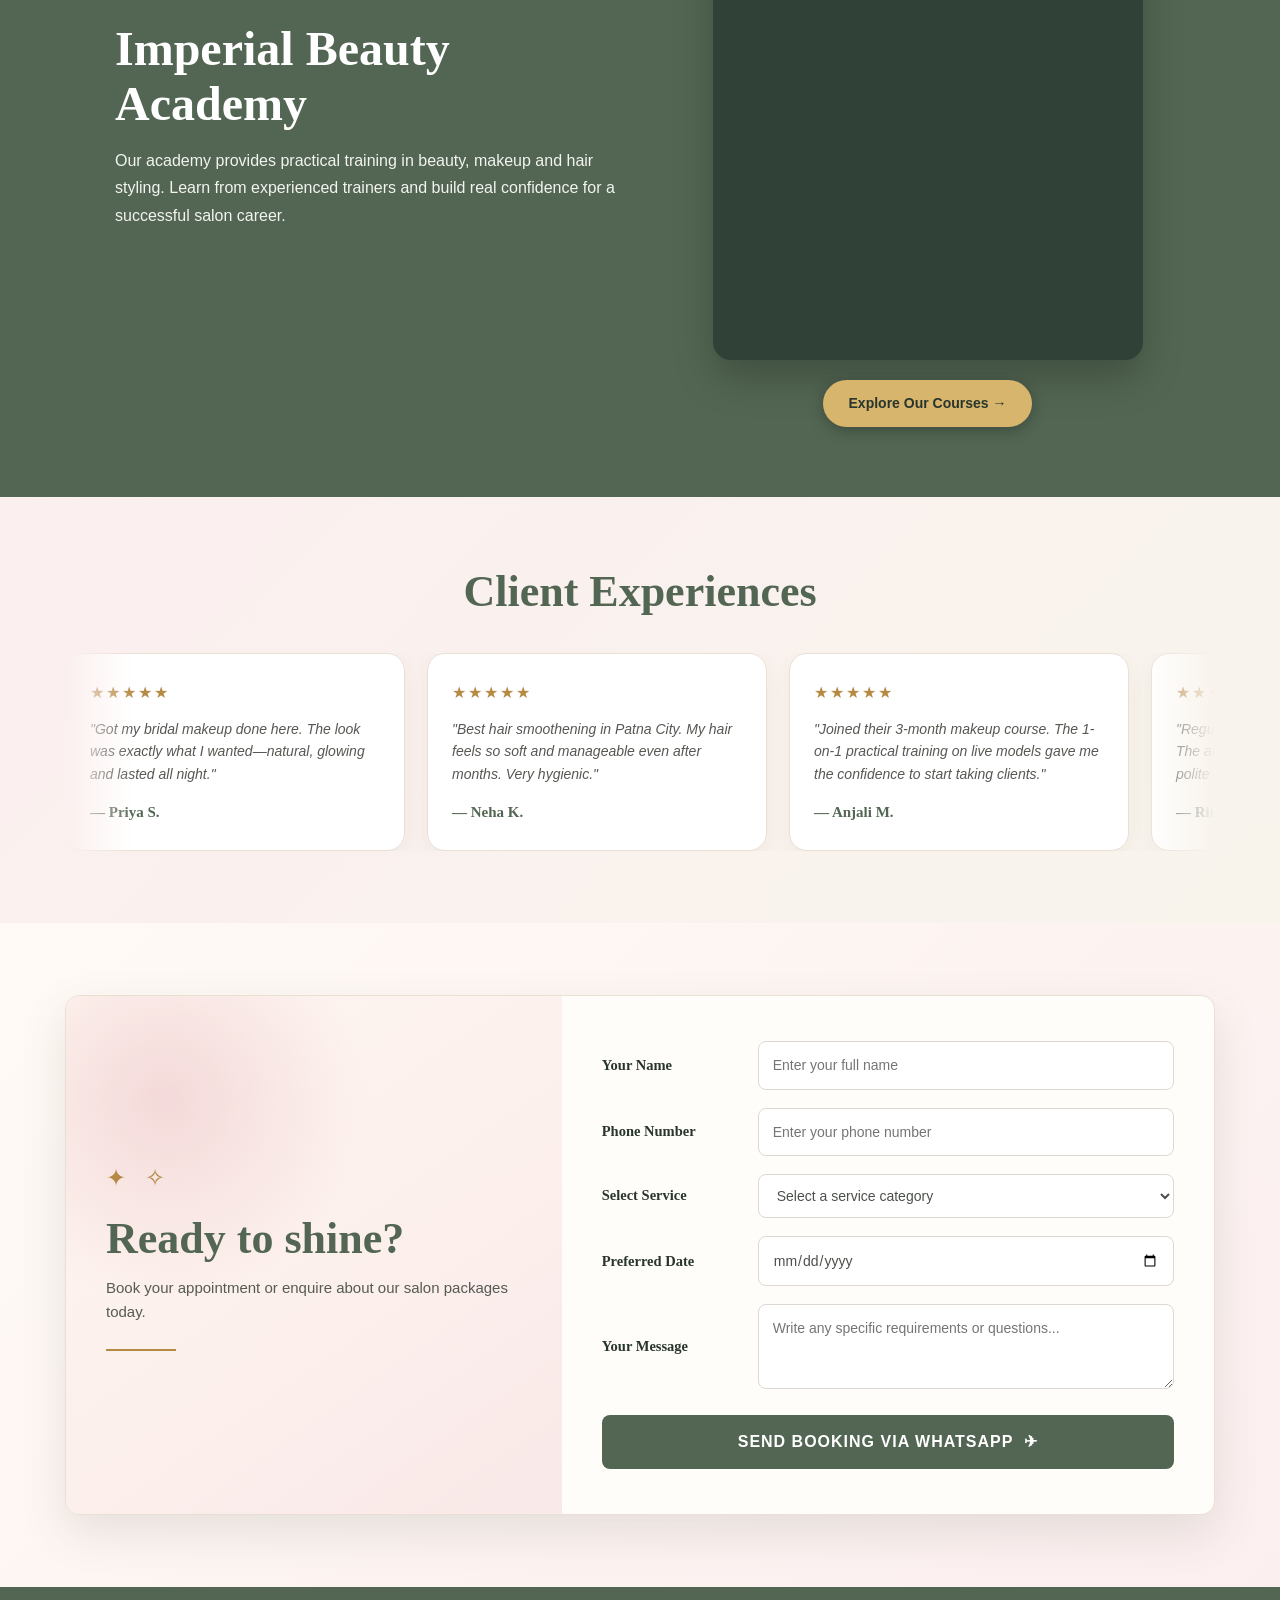
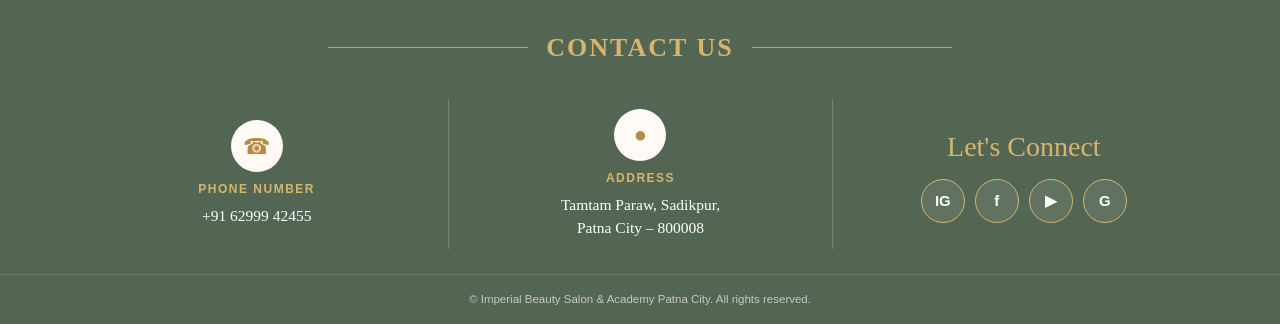
==== commit 6efa0c70: "Add files via upload" ====
--- a/index.html
+++ b/index.html
@@ -6,8 +6,8 @@
 
 <!-- SEO PRIMARY META TAGS -->
 <title>Imperial Beauty Salon & Academy | Patna City</title>
-<meta name="description" content="Imperial Beauty Salon & Academy at Tamtam Paraw, Sadikpur, Patna City. Expert bridal makeup, advanced hair treatments (Keratin, Botox), skin rituals & beauty courses. Serving Patna City, Gaighat, Alamganj & Gulzarbagh.">
-<meta name="keywords" content="Beauty parlour in Patna City, Best salon in Sadikpur Patna, Bridal makeup artist Patna City, Hair smoothening Patna City, Keratin treatment Patna City, Beauty academy Sadikpur, Parlour near Gaighat, Salon near Alamganj, Beauty parlour near Tamtam Paraw">
+<meta name="description" content="Imperial Beauty Salon & Academy at Tamtam Paraw, Sadikpur, Patna City. Luxury bridal makeup, advanced hair treatments (Keratin, Botox), skin rituals & professional beauty courses across Patna City, Bihar & Jharkhand.">
+<meta name="keywords" content="Beauty parlour in Patna City, Best salon in Sadikpur Patna, Bridal makeup artist Patna City, Hair smoothening Patna City, Keratin treatment Patna City, Beauty academy Sadikpur, Parlour near Gaighat, Salon near Alamganj, Bridal makeup Bihar Jharkhand">
 <meta name="robots" content="index, follow">
 <link rel="canonical" href="https://imperialsalonacademy.in/index.html">
 
@@ -17,14 +17,14 @@
 <meta name="geo.position" content="25.6025;85.1950">
 <meta name="ICBM" content="25.6025, 85.1950">
 
-<!-- OPEN GRAPH / SOCIAL MEDIA META TAGS -->
+<!-- OPEN GRAPH META TAGS -->
 <meta property="og:type" content="website">
 <meta property="og:url" content="https://imperialsalonacademy.in/index.html">
 <meta property="og:title" content="Imperial Beauty Salon & Academy | Luxury Salon & Academy in Patna City">
-<meta property="og:description" content="Step into elegance. Premium hair treatments, skin rituals, bridal artistry & professional beauty courses at Tamtam Paraw, Sadikpur, Patna City.">
+<meta property="og:description" content="Step into elegance. Premium hair treatments, skin rituals, luxury bridal artistry & professional beauty courses at Tamtam Paraw, Sadikpur, Patna City.">
 <meta property="og:image" content="https://imperialsalonacademy.in/images/logo.png">
 
-<!-- GOOGLE LOCAL BUSINESS & SALON SCHEMA (JSON-LD) -->
+<!-- GOOGLE LOCAL BUSINESS, BRIDAL & REGIONAL SEO SCHEMA (JSON-LD) -->
 <script type="application/ld+json">
 {
   "@context": "https://schema.org",
@@ -75,7 +75,9 @@
     "Meena Bazar",
     "Kumhrar",
     "Patna",
-    "Bihar"
+    "Bihar",
+    "Jharkhand",
+    "Uttar Pradesh"
   ],
   "hasMap": "https://maps.app.goo.gl/DVqceEvLo6ozHAay7"
 }
@@ -206,7 +208,7 @@
 }
 
 /* =========================================================
-   1. HERO SLIDER
+   1. HERO SLIDER (5 VIDEOS)
 ========================================================= */
 .hero{
   position:relative;
@@ -314,7 +316,7 @@
 }
 
 /* =========================================================
-   2. SERVICES SECTION WITH MERGED EXPERTISE HEADLINE
+   2. SERVICES SECTION (POP-UP ANIMATED VISUAL TILES)
 ========================================================= */
 .services-visual-section {
   padding: 68px 0 75px;
@@ -324,7 +326,7 @@
 
 .services-head {
   text-align: center;
-  max-width: 860px;
+  max-width: 880px;
   margin: 0 auto 42px;
 }
 
@@ -341,8 +343,8 @@
 .services-head h2 {
   font-family: Georgia, serif;
   color: var(--sage-dark);
-  font-size: clamp(28px, 4.2vw, 44px);
-  line-height: 1.2;
+  font-size: clamp(28px, 4.2vw, 42px);
+  line-height: 1.25;
   margin-bottom: 12px;
 }
 
@@ -357,18 +359,26 @@
 .services-visual-grid {
   display: grid;
   grid-template-columns: repeat(4, 1fr);
-  gap: 20px;
-}
-
+  gap: 22px;
+}
+
+/* POP-UP & INTERACTIVE CARD ANIMATION */
 .service-tile {
   position: relative;
   border-radius: 18px;
   overflow: hidden;
-  height: 310px;
-  box-shadow: 0 10px 28px rgba(75,85,70,0.11);
+  height: 320px;
+  box-shadow: 0 8px 20px rgba(75,85,70,0.08);
   border: 1px solid var(--line);
   display: block;
   background: #252e27;
+  transition: transform 0.35s cubic-bezier(0.175, 0.885, 0.32, 1.275), box-shadow 0.35s ease, border-color 0.35s ease;
+}
+
+.service-tile:hover {
+  transform: translateY(-8px) scale(1.02);
+  box-shadow: 0 18px 38px rgba(75,85,70,0.22);
+  border-color: var(--gold-light);
 }
 
 .service-tile img {
@@ -376,11 +386,11 @@
   height: 100%;
   object-fit: cover;
   display: block;
-  transition: transform 0.45s cubic-bezier(0.25, 1, 0.5, 1);
+  transition: transform 0.6s cubic-bezier(0.25, 1, 0.5, 1);
 }
 
 .service-tile:hover img {
-  transform: scale(1.07);
+  transform: scale(1.09);
 }
 
 .service-tile-overlay {
@@ -390,12 +400,12 @@
     180deg, 
     rgba(34, 43, 37, 0.05) 0%, 
     rgba(34, 43, 37, 0.35) 45%, 
-    rgba(34, 43, 37, 0.90) 88%
+    rgba(34, 43, 37, 0.92) 88%
   );
   display: flex;
   flex-direction: column;
   justify-content: flex-end;
-  padding: 20px;
+  padding: 22px 18px;
   color: #ffffff;
 }
 
@@ -423,11 +433,12 @@
   display: flex;
   align-items: center;
   gap: 6px;
-  transition: color 0.2s ease;
+  transition: color 0.25s ease, transform 0.25s ease;
 }
 
 .service-tile:hover .service-tile-link {
   color: var(--gold-light);
+  transform: translateX(4px);
 }
 
 .services-view-all {
@@ -454,7 +465,7 @@
 }
 
 /* =========================================================
-   3. ABOUT IMPERIAL & SALON AMBIENCE VIDEO
+   3. ABOUT IMPERIAL & AMBIENCE VIDEO
 ========================================================= */
 .about-section{
   background: var(--cream);
@@ -607,7 +618,7 @@
 }
 
 /* =========================================================
-   5. ACADEMY BANNER
+   5. ACADEMY BANNER (BUTTON BELOW VIDEO)
 ========================================================= */
 .academy-banner{
   position:relative;
@@ -642,7 +653,13 @@
   color:#f3f3f0;
   font-size:16px;
   line-height:1.7;
-  margin-bottom:24px;
+}
+
+.academy-video-wrap {
+  display: flex;
+  flex-direction: column;
+  align-items: center;
+  gap: 20px;
 }
 
 .academy-video{
@@ -663,7 +680,7 @@
 }
 
 /* =========================================================
-   6. TESTIMONIALS (AUTO-SCROLLING MARQUEE)
+   6. TESTIMONIALS (MARQUEE TRACK)
 ========================================================= */
 .testimonials-section{
   background:linear-gradient(135deg, #fbefef, #f8f4ec);
@@ -900,6 +917,16 @@
   display:grid;
   grid-template-columns:1fr 1fr 1fr;
   align-items:stretch;
+}
+
+#home-contact-column{
+  padding:10px 25px;
+  text-align:center;
+  min-height:130px;
+  display:flex;
+  flex-direction:column;
+  align-items:center;
+  justify-content:center;
 }
 
 #home-contact-area .contact-column{
@@ -1002,7 +1029,7 @@
   height: 32px;
 }
 
-/* LOCAL SEO REACH TEXT */
+/* LOCAL SEO REACH FOOTER */
 .local-seo-text {
   text-align: center;
   font-size: 12.5px;
@@ -1101,7 +1128,7 @@
   </div>
 </header>
 
-<!-- 1. HERO VIDEO SLIDER -->
+<!-- 1. HERO VIDEO SLIDER (5 VIDEOS) -->
 <section class="hero" aria-label="Imperial Beauty services">
 
   <!-- SLIDE 1 : MAKEUP -->
@@ -1149,7 +1176,22 @@
     </div>
   </div>
 
-  <!-- SLIDE 4 : ACADEMY -->
+  <!-- SLIDE 4 : RELAXING & SPA -->
+  <div class="slide">
+    <video class="slide-video" muted loop playsinline preload="metadata">
+      <source src="videos/slide-relaxing.mp4" type="video/mp4">
+    </video>
+    <div class="slide-overlay"></div>
+    <div class="slide-content">
+      <div class="slide-content-inner">
+        <h1>Relax, Rejuvenate & Glow.</h1>
+        <p>Luxury spa treatments, pedicures, manicures and soothing personal care.</p>
+        <a href="services.html#essentialGrooming" class="btn-gold">Explore Relaxing Care</a>
+      </div>
+    </div>
+  </div>
+
+  <!-- SLIDE 5 : ACADEMY -->
   <div class="slide">
     <video class="slide-video" muted loop playsinline preload="metadata">
       <source src="videos/slide-academy.mp4" type="video/mp4">
@@ -1164,31 +1206,32 @@
     </div>
   </div>
 
-  <!-- CONTROLS -->
+  <!-- CONTROLS FOR 5 SLIDES -->
   <div class="slider-controls">
     <button class="slider-dot active" type="button" aria-label="Go to slide 1"></button>
     <button class="slider-dot" type="button" aria-label="Go to slide 2"></button>
     <button class="slider-dot" type="button" aria-label="Go to slide 3"></button>
     <button class="slider-dot" type="button" aria-label="Go to slide 4"></button>
+    <button class="slider-dot" type="button" aria-label="Go to slide 5"></button>
   </div>
 
 </section>
 
-<!-- 2. SERVICES SECTION WITH MERGED EXPERTISE HEADLINE -->
+<!-- 2. SERVICES SECTION (POP-UP ANIMATED VISUAL TILES) -->
 <section class="services-visual-section">
   <div class="container">
     
     <div class="services-head">
       <span class="eyebrow">Our Areas of Expertise</span>
-      <h2>Our Expertise in Bridal Makeup &amp; Hair Treatment Services</h2>
+      <h2>Experience our Luxury Bridal Makeup &amp; Premium Hair Treatment Services</h2>
       <p>Discover our signature salon services curated with over 15 years of mastery, personalized consultation, and high-grade international formulations.</p>
     </div>
 
     <div class="services-visual-grid">
 
-      <!-- TILE 1: BRIDAL & MAKEUP -->
+      <!-- TILE 1: BRIDAL & MAKEUP (bridal-makeup.jpg) -->
       <a href="makeup-services.html" class="service-tile">
-        <img src="images/essential-services.jpg" alt="Bridal & HD Party Makeup Patna City">
+        <img src="images/bridal-makeup.jpg" alt="Bridal & HD Party Makeup Patna City">
         <div class="service-tile-overlay">
           <span class="service-tile-tag">Bespoke Makeovers</span>
           <h3>Bridal &amp; HD Party Makeup</h3>
@@ -1235,7 +1278,7 @@
   </div>
 </section>
 
-<!-- 3. ABOUT IMPERIAL & SALON AMBIENCE VIDEO -->
+<!-- 3. ABOUT IMPERIAL & AMBIENCE VIDEO -->
 <section class="about-section">
   <div class="container">
     <div class="about-heading">
@@ -1244,16 +1287,18 @@
     </div>
 
     <div class="about-layout">
+      <!-- WORKING AMBIENCE VIDEO -->
       <div class="about-video-frame">
         <video autoplay muted loop playsinline preload="metadata">
-          <source src="videos/about-salon.mp4" type="video/mp4">
+          <source src="videos/about-ambience.mp4" type="video/mp4">
         </video>
       </div>
 
+      <!-- APPROVED VISION & POLISHED DESCRIPTION -->
       <article class="about-article">
-        <p><strong>Imperial Beauty Salon &amp; Academy</strong> is a professional salon and beauty academy dedicated to quality service, hygiene and career-focused learning.</p>
-        <p>Our salon provides a full range of beauty services including hair, skin and bridal makeup. Every client receives careful attention, professional advice and services using trusted products.</p>
-        <p>Our academy offers practical training in makeup, hair and beauty therapy for students who want to build a career in the beauty industry.</p>
+        <p><strong>Imperial Beauty Salon</strong> was started with a clear vision—to bring premium and high-end salon services right here to Patna City. For the last 5 years, we have been continuously serving our clients with utmost care and precision.</p>
+        <p>Located at Tamtam Paraw, Sadikpur, we bring the latest beauty trends and modern upgrades to our community at honest, affordable prices.</p>
+        <p>We have thoughtfully upgraded our ambience to offer a more luxurious, comfortable, and hygienic salon experience for every client.</p>
       </article>
     </div>
   </div>
@@ -1307,28 +1352,31 @@
 
     </div>
 
-    <!-- LOCAL SEO REACH TEXT -->
+    <!-- LOCAL & STATE SEO REACH FOOTER -->
     <p class="local-seo-text">
-      Serving clients and students across Tamtam Paraw, Sadikpur, Gaighat, Alamganj, Gulzarbagh, Begumpur, Jhauganj, Khajekala, Meena Bazar, Kumhrar &amp; Patna City (800008).
+      Serving clients and students across Tamtam Paraw, Sadikpur, Gaighat, Alamganj, Gulzarbagh, Begumpur, Jhauganj, Khajekala, Meena Bazar, Kumhrar, Patna City (800008) &amp; accepting bridal bookings across Bihar &amp; Jharkhand.
     </p>
 
   </div>
 </section>
 
-<!-- 5. ACADEMY BANNER -->
+<!-- 5. ACADEMY BANNER (BUTTON BELOW VIDEO) -->
 <section class="academy-banner">
   <div class="container">
     <div class="academy-grid">
       <div class="academy-content">
         <h2>Imperial Beauty Academy</h2>
-        <p>Our academy provides practical training in beauty, makeup and hair styling. Learn from experienced trainers and build real confidence for a salon career.</p>
-        <a href="academy.html" class="btn-gold">Explore Courses</a>
+        <p>Our academy provides practical training in beauty, makeup and hair styling. Learn from experienced trainers and build real confidence for a successful salon career.</p>
       </div>
 
-      <div class="academy-video">
-        <video autoplay muted loop playsinline preload="metadata">
-          <source src="videos/academy-practice.mp4" type="video/mp4">
-        </video>
+      <div class="academy-video-wrap">
+        <div class="academy-video">
+          <video autoplay muted loop playsinline preload="metadata">
+            <source src="videos/academy-practice.mp4" type="video/mp4">
+          </video>
+        </div>
+        <!-- EXPLORE BUTTON DIRECTLY BELOW VIDEO -->
+        <a href="academy.html" class="btn-gold">Explore Our Courses →</a>
       </div>
     </div>
   </div>
@@ -1574,7 +1622,7 @@
 </a>
 
 <script>
-/* MOBILE MENU SCRIPT */
+/* MOBILE MENU TOGGLE */
 const menuButton = document.querySelector('.mobile-menu');
 const navigation = document.querySelector('.nav-links');
 
@@ -1592,7 +1640,7 @@
   });
 }
 
-/* HERO SLIDER SCRIPT */
+/* HERO SLIDER (5 VIDEOS) */
 const slides = document.querySelectorAll('.slide');
 const dots = document.querySelectorAll('.slider-dot');
 let currentSlide = 0;
@@ -1644,7 +1692,7 @@
   });
 }
 
-/* APPOINTMENT FORM SCRIPT */
+/* APPOINTMENT FORM TO WHATSAPP */
 const homeForm = document.getElementById("homeAppointmentForm");
 if (homeForm) {
   homeForm.addEventListener("submit", function(event) {
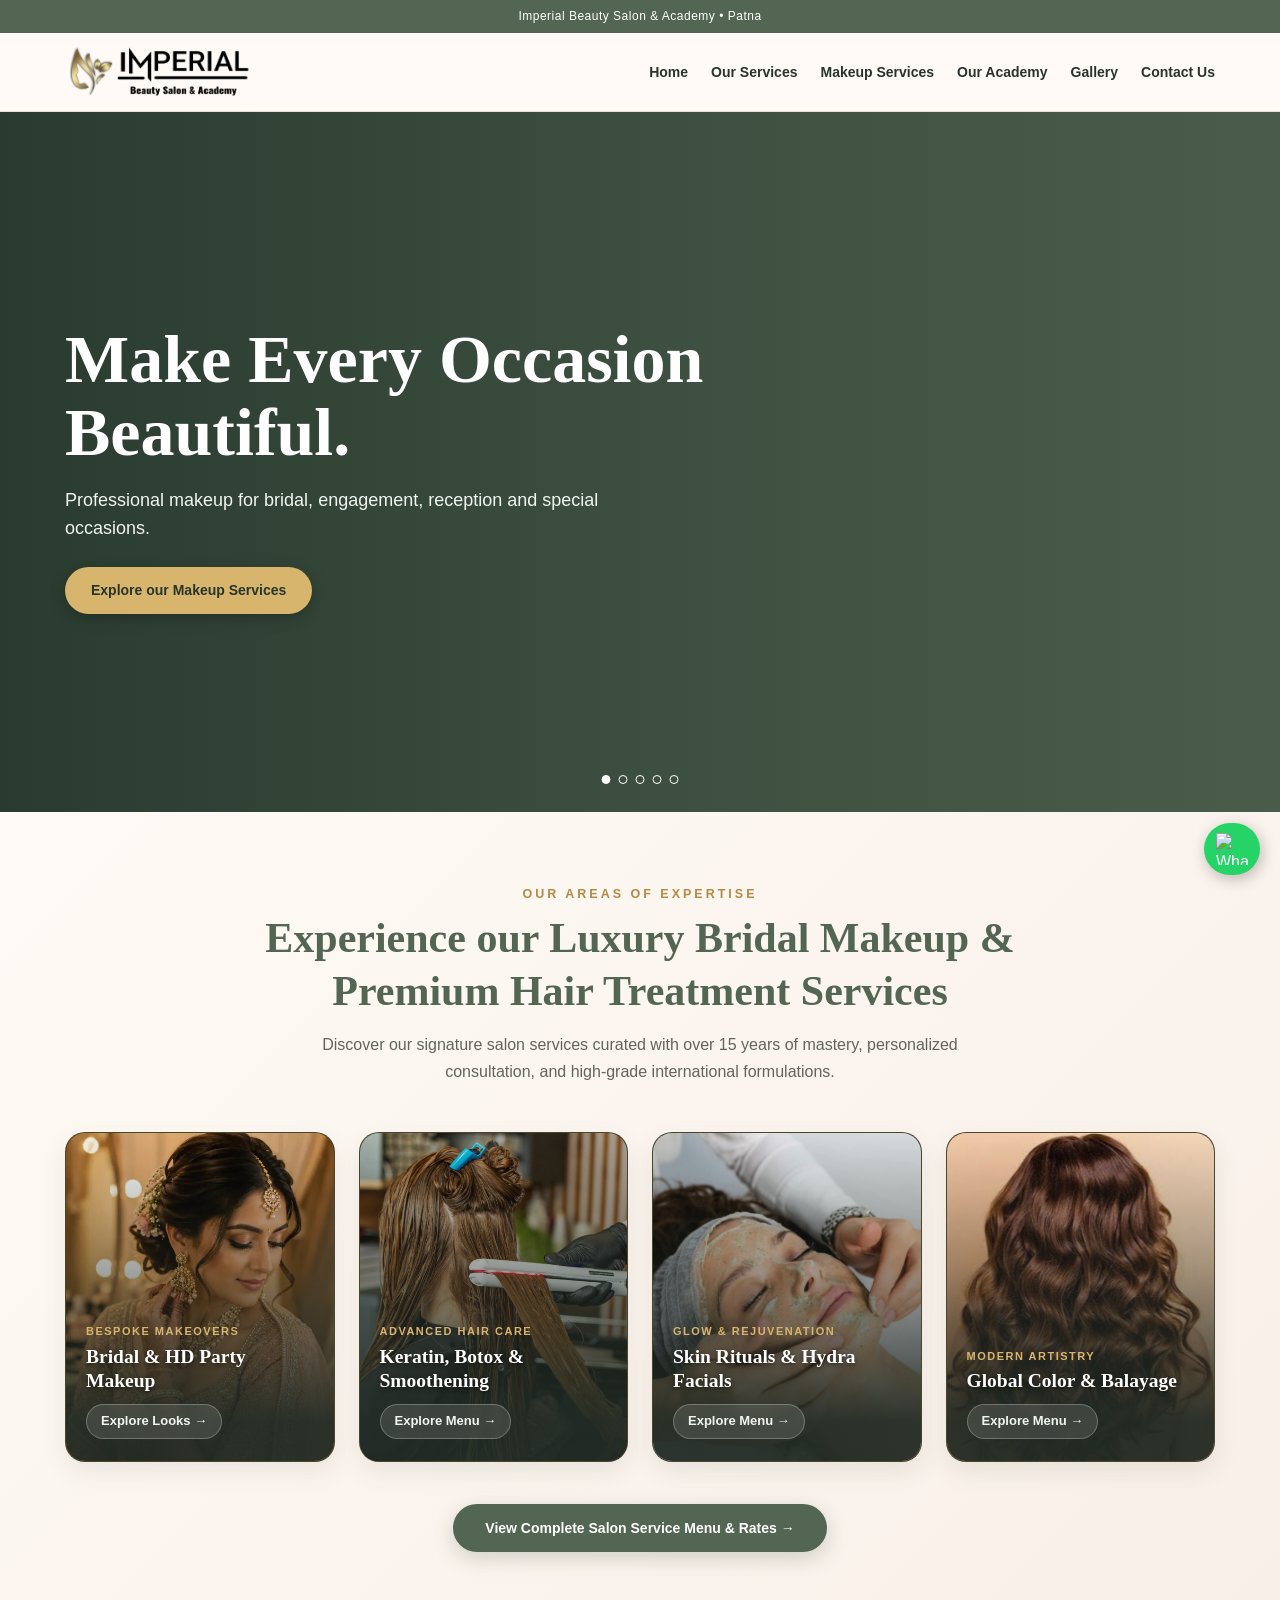
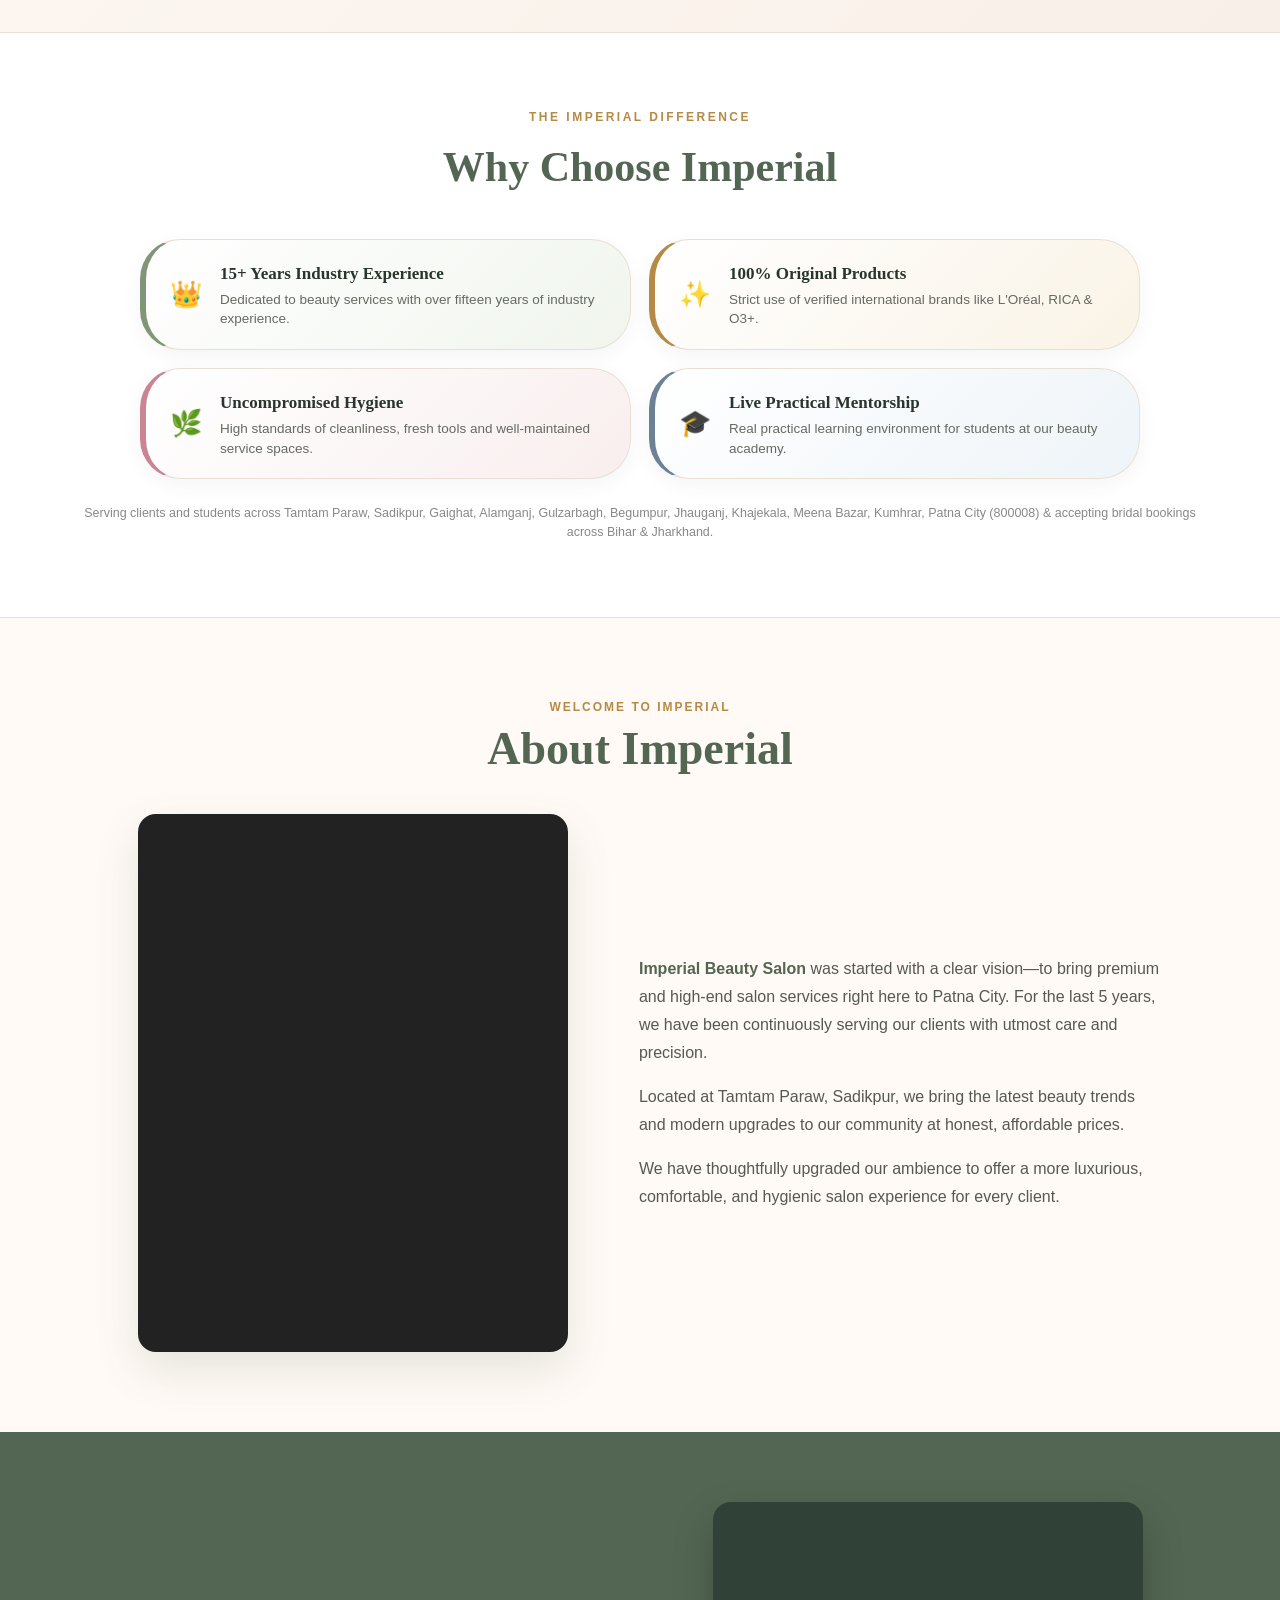
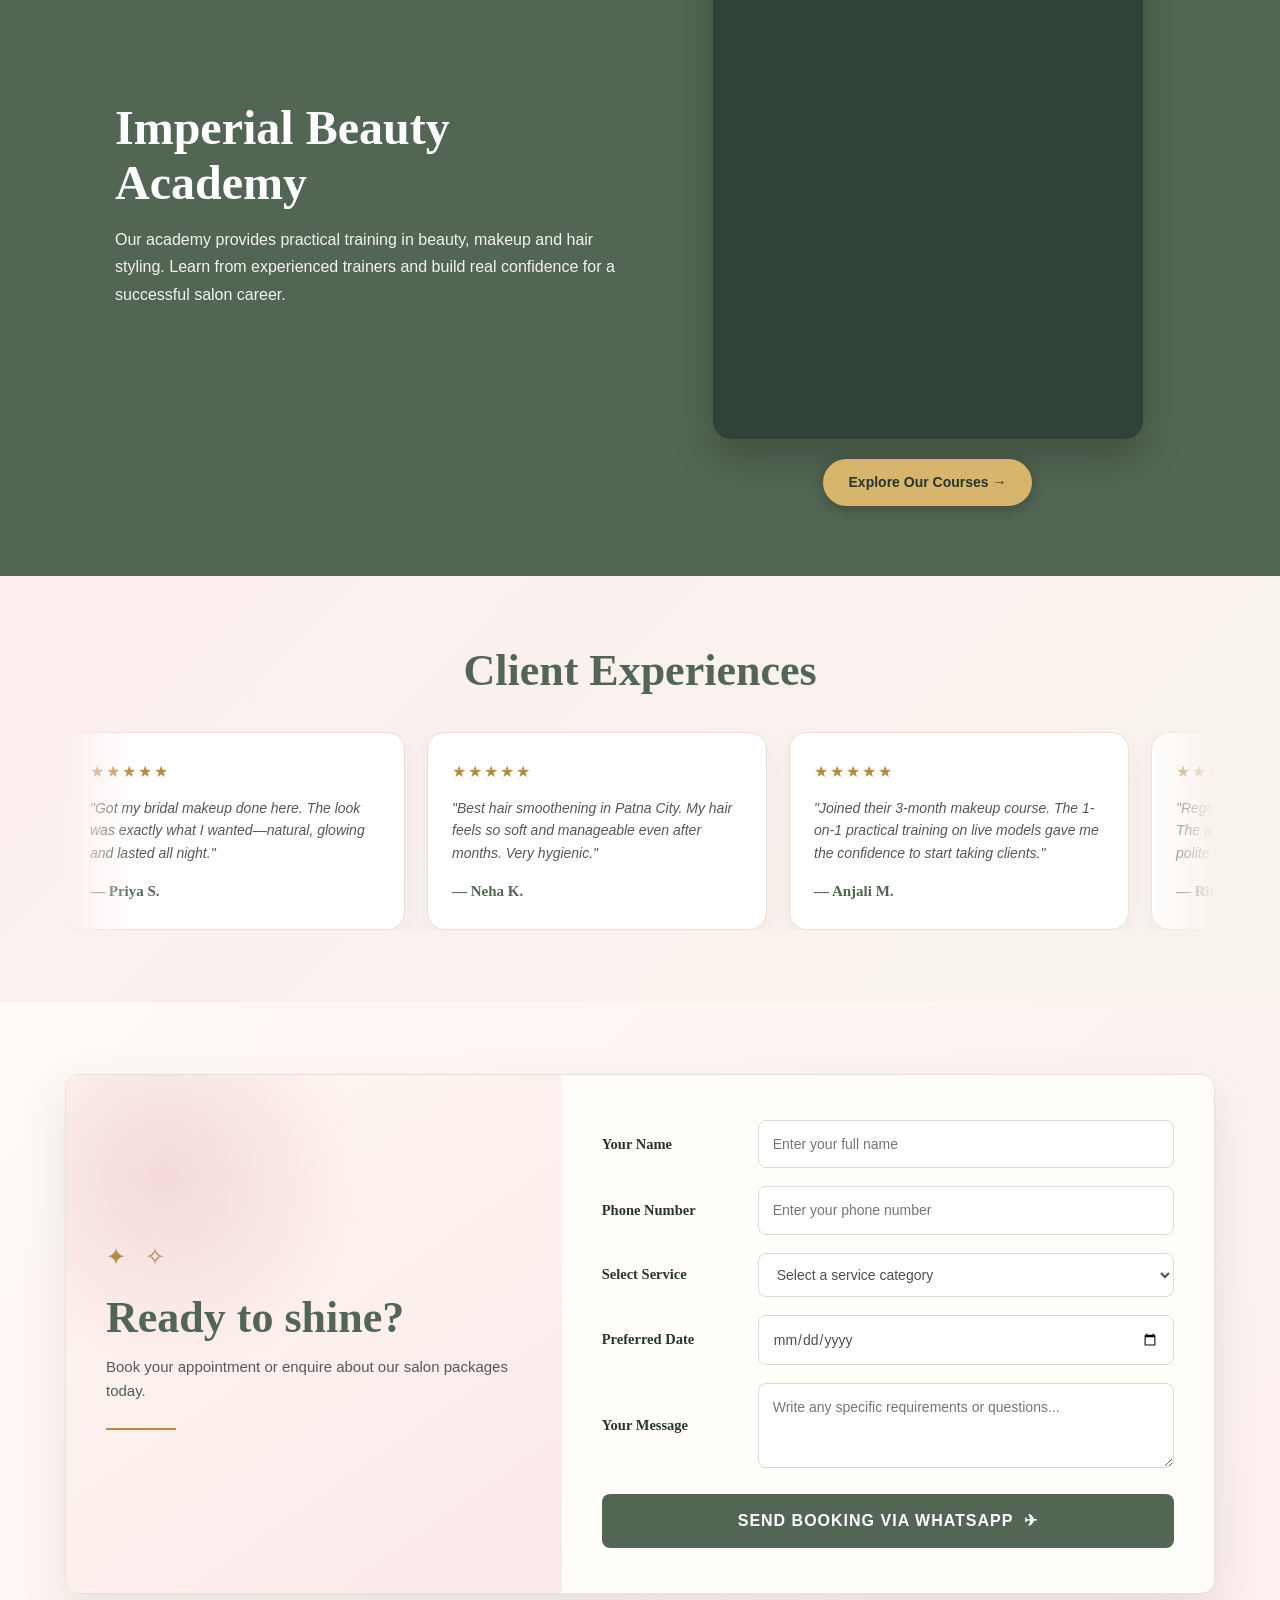
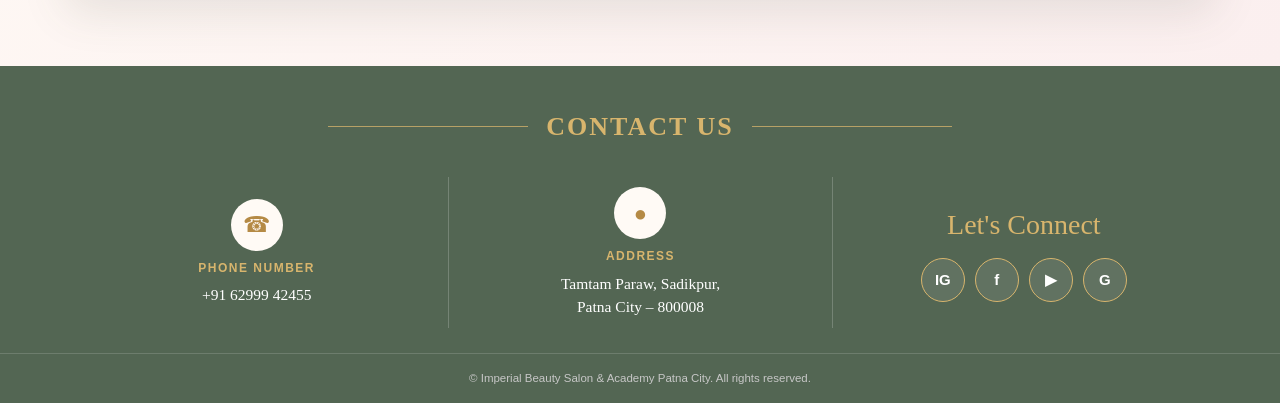
==== commit 06118445: "Add files via upload" ====
--- a/index.html
+++ b/index.html
@@ -316,18 +316,20 @@
 }
 
 /* =========================================================
-   2. SERVICES SECTION (POP-UP ANIMATED VISUAL TILES)
+   2. SERVICES SECTION (RICH DYNAMIC ANIMATION)
 ========================================================= */
 .services-visual-section {
-  padding: 68px 0 75px;
+  padding: 72px 0 80px;
   background: linear-gradient(135deg, #fffaf5, #f8efe8);
   border-bottom: 1px solid var(--line);
+  position: relative;
+  overflow: hidden;
 }
 
 .services-head {
   text-align: center;
   max-width: 880px;
-  margin: 0 auto 42px;
+  margin: 0 auto 46px;
 }
 
 .services-head .eyebrow {
@@ -337,7 +339,7 @@
   font-weight: 700;
   text-transform: uppercase;
   display: block;
-  margin-bottom: 6px;
+  margin-bottom: 8px;
 }
 
 .services-head h2 {
@@ -345,7 +347,7 @@
   color: var(--sage-dark);
   font-size: clamp(28px, 4.2vw, 42px);
   line-height: 1.25;
-  margin-bottom: 12px;
+  margin-bottom: 14px;
 }
 
 .services-head p {
@@ -359,25 +361,50 @@
 .services-visual-grid {
   display: grid;
   grid-template-columns: repeat(4, 1fr);
-  gap: 22px;
-}
-
-/* POP-UP & INTERACTIVE CARD ANIMATION */
+  gap: 24px;
+}
+
+/* ANIMATED CARD CONTAINER */
 .service-tile {
   position: relative;
-  border-radius: 18px;
+  border-radius: 20px;
   overflow: hidden;
-  height: 320px;
-  box-shadow: 0 8px 20px rgba(75,85,70,0.08);
-  border: 1px solid var(--line);
+  height: 330px;
+  box-shadow: 0 10px 25px rgba(75,85,70,0.10);
+  border: 1.5px solid rgba(181,138,69,0.25);
   display: block;
   background: #252e27;
-  transition: transform 0.35s cubic-bezier(0.175, 0.885, 0.32, 1.275), box-shadow 0.35s ease, border-color 0.35s ease;
+  cursor: pointer;
+  transform: translateY(0);
+  transition: transform 0.4s cubic-bezier(0.165, 0.84, 0.44, 1), box-shadow 0.4s ease, border-color 0.4s ease;
+}
+
+/* SHIMMER LIGHT EFFECT OVERLAY */
+.service-tile::before {
+  content: "";
+  position: absolute;
+  top: 0;
+  left: -150%;
+  width: 100%;
+  height: 100%;
+  background: linear-gradient(
+    120deg,
+    transparent,
+    rgba(255, 255, 255, 0.35),
+    transparent
+  );
+  transition: all 0.75s ease;
+  z-index: 2;
+  pointer-events: none;
+}
+
+.service-tile:hover::before {
+  left: 150%;
 }
 
 .service-tile:hover {
-  transform: translateY(-8px) scale(1.02);
-  box-shadow: 0 18px 38px rgba(75,85,70,0.22);
+  transform: translateY(-12px) scale(1.03);
+  box-shadow: 0 20px 42px rgba(83,102,83,0.28), 0 0 15px rgba(216,181,109,0.35);
   border-color: var(--gold-light);
 }
 
@@ -386,11 +413,13 @@
   height: 100%;
   object-fit: cover;
   display: block;
-  transition: transform 0.6s cubic-bezier(0.25, 1, 0.5, 1);
+  transform: scale(1.02);
+  transition: transform 0.65s cubic-bezier(0.25, 1, 0.5, 1), filter 0.4s ease;
 }
 
 .service-tile:hover img {
-  transform: scale(1.09);
+  transform: scale(1.12);
+  filter: brightness(1.05);
 }
 
 .service-tile-overlay {
@@ -399,14 +428,15 @@
   background: linear-gradient(
     180deg, 
     rgba(34, 43, 37, 0.05) 0%, 
-    rgba(34, 43, 37, 0.35) 45%, 
-    rgba(34, 43, 37, 0.92) 88%
+    rgba(34, 43, 37, 0.40) 40%, 
+    rgba(34, 43, 37, 0.95) 88%
   );
   display: flex;
   flex-direction: column;
   justify-content: flex-end;
-  padding: 22px 18px;
+  padding: 22px 20px;
   color: #ffffff;
+  z-index: 3;
 }
 
 .service-tile-tag {
@@ -416,65 +446,167 @@
   letter-spacing: 1.5px;
   text-transform: uppercase;
   margin-bottom: 4px;
+  transform: translateY(0);
+  transition: transform 0.3s ease;
+}
+
+.service-tile:hover .service-tile-tag {
+  transform: translateY(-2px);
 }
 
 .service-tile-overlay h3 {
   font-family: Georgia, serif;
-  font-size: 19px;
+  font-size: 19.5px;
   line-height: 1.25;
   color: #ffffff;
-  margin-bottom: 8px;
+  margin-bottom: 10px;
+  text-shadow: 0 2px 4px rgba(0,0,0,0.5);
+  transition: transform 0.3s ease;
+}
+
+.service-tile:hover h3 {
+  transform: translateY(-2px);
 }
 
 .service-tile-link {
-  font-size: 12.5px;
+  font-size: 13px;
   font-weight: 700;
   color: #f1f5f0;
-  display: flex;
+  display: inline-flex;
   align-items: center;
-  gap: 6px;
-  transition: color 0.25s ease, transform 0.25s ease;
+  gap: 7px;
+  padding: 6px 14px;
+  border-radius: 20px;
+  background: rgba(255,255,255,0.12);
+  backdrop-filter: blur(4px);
+  width: fit-content;
+  border: 1px solid rgba(255,255,255,0.25);
+  transition: all 0.3s ease;
 }
 
 .service-tile:hover .service-tile-link {
-  color: var(--gold-light);
+  background: var(--gold);
+  color: #ffffff;
+  border-color: var(--gold-light);
   transform: translateX(4px);
+  box-shadow: 0 4px 12px rgba(0,0,0,0.3);
 }
 
 .services-view-all {
   text-align: center;
-  margin-top: 36px;
+  margin-top: 42px;
 }
 
 .btn-view-services {
   display: inline-block;
   background: var(--sage-dark);
   color: #ffffff;
-  padding: 12px 30px;
+  padding: 13px 32px;
   border-radius: 30px;
-  font-size: 13.5px;
+  font-size: 14px;
   font-weight: 700;
-  box-shadow: 0 6px 18px rgba(83,102,83,0.2);
-  transition: all 0.25s ease;
+  box-shadow: 0 6px 20px rgba(83,102,83,0.25);
+  transition: all 0.3s ease;
 }
 
 .btn-view-services:hover {
   background: var(--sage-deep);
   color: var(--gold-light);
-  transform: translateY(-2px);
+  transform: translateY(-3px);
+  box-shadow: 0 10px 25px rgba(83,102,83,0.35);
 }
 
 /* =========================================================
-   3. ABOUT IMPERIAL & AMBIENCE VIDEO
+   3. WHY CHOOSE US (STRIP HIGHLIGHTS - NOW ABOVE ABOUT US)
+========================================================= */
+.why-section {
+  padding: 70px 0 75px;
+  background: #ffffff;
+  border-bottom: 1px solid var(--line);
+}
+
+.why-heading {
+  text-align: center;
+  margin-bottom: 38px;
+}
+
+.why-heading .eyebrow {
+  color: var(--gold);
+  font-size: 12px;
+  letter-spacing: 2.5px;
+  font-weight: 700;
+  text-transform: uppercase;
+}
+
+.why-heading h2 {
+  font-family: Georgia, serif;
+  color: var(--sage-dark);
+  font-size: clamp(30px, 4vw, 42px);
+  margin-top: 5px;
+}
+
+.why-strips-grid {
+  display: grid;
+  grid-template-columns: repeat(2, 1fr);
+  gap: 18px;
+  max-width: 1000px;
+  margin: 0 auto;
+}
+
+.why-strip-card {
+  display: flex;
+  align-items: center;
+  gap: 18px;
+  padding: 20px 24px;
+  border-radius: 40px;
+  background: #ffffff;
+  border: 1px solid var(--line);
+  box-shadow: 0 6px 18px rgba(75,85,70,0.06);
+  text-align: left;
+  transition: transform 0.3s ease, box-shadow 0.3s ease;
+}
+
+.why-strip-card:hover {
+  transform: translateY(-3px);
+  box-shadow: 0 12px 28px rgba(75,85,70,0.12);
+  border-color: var(--gold-light);
+}
+
+.why-strip-card:nth-child(1) { border-left: 6px solid #809678; background: linear-gradient(135deg, #ffffff, #f0f5ed); }
+.why-strip-card:nth-child(2) { border-left: 6px solid #b58a45; background: linear-gradient(135deg, #ffffff, #faf3e6); }
+.why-strip-card:nth-child(3) { border-left: 6px solid #c98591; background: linear-gradient(135deg, #ffffff, #f9eeee); }
+.why-strip-card:nth-child(4) { border-left: 6px solid #6b8296; background: linear-gradient(135deg, #ffffff, #eef4f8); }
+
+.why-strip-icon {
+  font-size: 26px;
+  flex-shrink: 0;
+}
+
+.why-strip-content h4 {
+  font-family: Georgia, serif;
+  font-size: 17px;
+  color: var(--dark);
+  margin-bottom: 3px;
+}
+
+.why-strip-content p {
+  font-size: 13.5px;
+  color: #666a63;
+  line-height: 1.45;
+  margin: 0;
+}
+
+/* =========================================================
+   4. ABOUT IMPERIAL & AMBIENCE VIDEO
 ========================================================= */
 .about-section{
   background: var(--cream);
-  padding: 72px 0 76px;
+  padding: 75px 0 80px;
 }
 
 .about-heading{
   text-align: center;
-  margin-bottom: 35px;
+  margin-bottom: 38px;
 }
 
 .about-heading .eyebrow {
@@ -490,7 +622,7 @@
   color: var(--sage-dark);
   font-size: clamp(32px, 4.5vw, 46px);
   line-height: 1.15;
-  margin-top: 4px;
+  margin-top: 5px;
 }
 
 .about-layout{
@@ -535,86 +667,6 @@
 
 .about-article strong{
   color: var(--sage-dark);
-}
-
-/* =========================================================
-   4. WHY CHOOSE US (STRIP HIGHLIGHTS)
-========================================================= */
-.why-section {
-  padding: 65px 0 70px;
-  background: #ffffff;
-  border-top: 1px solid var(--line);
-  border-bottom: 1px solid var(--line);
-}
-
-.why-heading {
-  text-align: center;
-  margin-bottom: 35px;
-}
-
-.why-heading .eyebrow {
-  color: var(--gold);
-  font-size: 12px;
-  letter-spacing: 2.5px;
-  font-weight: 700;
-  text-transform: uppercase;
-}
-
-.why-heading h2 {
-  font-family: Georgia, serif;
-  color: var(--sage-dark);
-  font-size: clamp(30px, 4vw, 42px);
-  margin-top: 4px;
-}
-
-.why-strips-grid {
-  display: grid;
-  grid-template-columns: repeat(2, 1fr);
-  gap: 16px;
-  max-width: 980px;
-  margin: 0 auto;
-}
-
-.why-strip-card {
-  display: flex;
-  align-items: center;
-  gap: 16px;
-  padding: 18px 22px;
-  border-radius: 40px;
-  background: #ffffff;
-  border: 1px solid var(--line);
-  box-shadow: 0 6px 18px rgba(75,85,70,0.06);
-  text-align: left;
-  transition: transform 0.25s ease;
-}
-
-.why-strip-card:hover {
-  transform: translateY(-2px);
-  border-color: var(--gold-light);
-}
-
-.why-strip-card:nth-child(1) { border-left: 6px solid #809678; background: linear-gradient(135deg, #ffffff, #f0f5ed); }
-.why-strip-card:nth-child(2) { border-left: 6px solid #b58a45; background: linear-gradient(135deg, #ffffff, #faf3e6); }
-.why-strip-card:nth-child(3) { border-left: 6px solid #c98591; background: linear-gradient(135deg, #ffffff, #f9eeee); }
-.why-strip-card:nth-child(4) { border-left: 6px solid #6b8296; background: linear-gradient(135deg, #ffffff, #eef4f8); }
-
-.why-strip-icon {
-  font-size: 24px;
-  flex-shrink: 0;
-}
-
-.why-strip-content h4 {
-  font-family: Georgia, serif;
-  font-size: 16.5px;
-  color: var(--dark);
-  margin-bottom: 2px;
-}
-
-.why-strip-content p {
-  font-size: 13px;
-  color: #666a63;
-  line-height: 1.4;
-  margin: 0;
 }
 
 /* =========================================================
@@ -917,16 +969,6 @@
   display:grid;
   grid-template-columns:1fr 1fr 1fr;
   align-items:stretch;
-}
-
-#home-contact-column{
-  padding:10px 25px;
-  text-align:center;
-  min-height:130px;
-  display:flex;
-  flex-direction:column;
-  align-items:center;
-  justify-content:center;
 }
 
 #home-contact-area .contact-column{
@@ -1079,7 +1121,7 @@
 
 @media(max-width:550px){
   .services-visual-grid { grid-template-columns: 1fr; max-width: 380px; margin: 0 auto; }
-  .service-tile { height: 270px; }
+  .service-tile { height: 280px; }
   .brand-logo{ width:155px; height:55px; }
   .hero{ min-height:580px; }
   .slide h1{ font-size:36px; }
@@ -1217,7 +1259,7 @@
 
 </section>
 
-<!-- 2. SERVICES SECTION (POP-UP ANIMATED VISUAL TILES) -->
+<!-- 2. SERVICES SECTION (WITH DYNAMIC HOVER & POP-UP ANIMATION) -->
 <section class="services-visual-section">
   <div class="container">
     
@@ -1278,33 +1320,7 @@
   </div>
 </section>
 
-<!-- 3. ABOUT IMPERIAL & AMBIENCE VIDEO -->
-<section class="about-section">
-  <div class="container">
-    <div class="about-heading">
-      <span class="eyebrow">Welcome to Imperial</span>
-      <h2>About Imperial</h2>
-    </div>
-
-    <div class="about-layout">
-      <!-- WORKING AMBIENCE VIDEO -->
-      <div class="about-video-frame">
-        <video autoplay muted loop playsinline preload="metadata">
-          <source src="videos/about-ambience.mp4" type="video/mp4">
-        </video>
-      </div>
-
-      <!-- APPROVED VISION & POLISHED DESCRIPTION -->
-      <article class="about-article">
-        <p><strong>Imperial Beauty Salon</strong> was started with a clear vision—to bring premium and high-end salon services right here to Patna City. For the last 5 years, we have been continuously serving our clients with utmost care and precision.</p>
-        <p>Located at Tamtam Paraw, Sadikpur, we bring the latest beauty trends and modern upgrades to our community at honest, affordable prices.</p>
-        <p>We have thoughtfully upgraded our ambience to offer a more luxurious, comfortable, and hygienic salon experience for every client.</p>
-      </article>
-    </div>
-  </div>
-</section>
-
-<!-- 4. WHY CHOOSE US (STRIP HIGHLIGHTS) -->
+<!-- 3. WHY CHOOSE US (HIGHLIGHTS STRIPS - PLACED ABOVE ABOUT US) -->
 <section class="why-section">
   <div class="container">
     <div class="why-heading">
@@ -1357,6 +1373,32 @@
       Serving clients and students across Tamtam Paraw, Sadikpur, Gaighat, Alamganj, Gulzarbagh, Begumpur, Jhauganj, Khajekala, Meena Bazar, Kumhrar, Patna City (800008) &amp; accepting bridal bookings across Bihar &amp; Jharkhand.
     </p>
 
+  </div>
+</section>
+
+<!-- 4. ABOUT IMPERIAL & AMBIENCE VIDEO -->
+<section class="about-section">
+  <div class="container">
+    <div class="about-heading">
+      <span class="eyebrow">Welcome to Imperial</span>
+      <h2>About Imperial</h2>
+    </div>
+
+    <div class="about-layout">
+      <!-- WORKING AMBIENCE VIDEO -->
+      <div class="about-video-frame">
+        <video autoplay muted loop playsinline preload="metadata">
+          <source src="videos/about-ambience.mp4" type="video/mp4">
+        </video>
+      </div>
+
+      <!-- APPROVED VISION & POLISHED DESCRIPTION -->
+      <article class="about-article">
+        <p><strong>Imperial Beauty Salon</strong> was started with a clear vision—to bring premium and high-end salon services right here to Patna City. For the last 5 years, we have been continuously serving our clients with utmost care and precision.</p>
+        <p>Located at Tamtam Paraw, Sadikpur, we bring the latest beauty trends and modern upgrades to our community at honest, affordable prices.</p>
+        <p>We have thoughtfully upgraded our ambience to offer a more luxurious, comfortable, and hygienic salon experience for every client.</p>
+      </article>
+    </div>
   </div>
 </section>
 
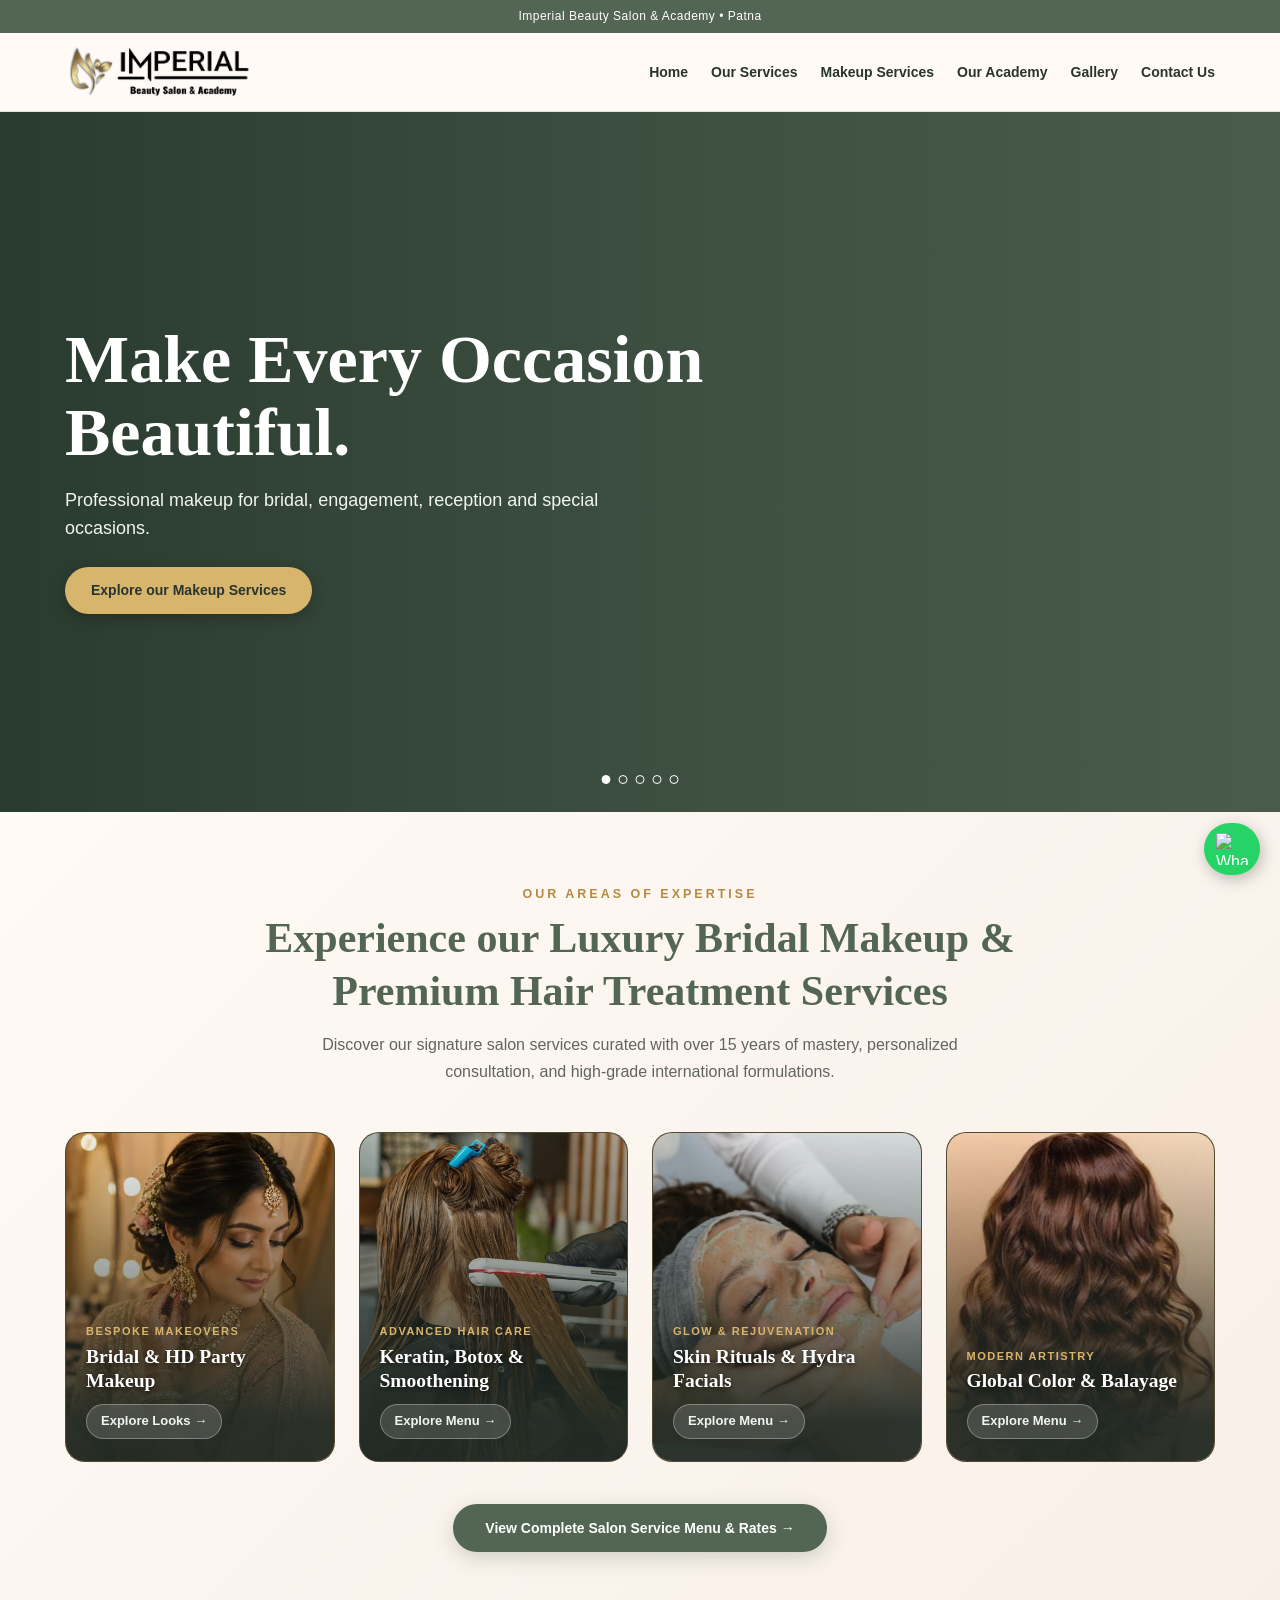
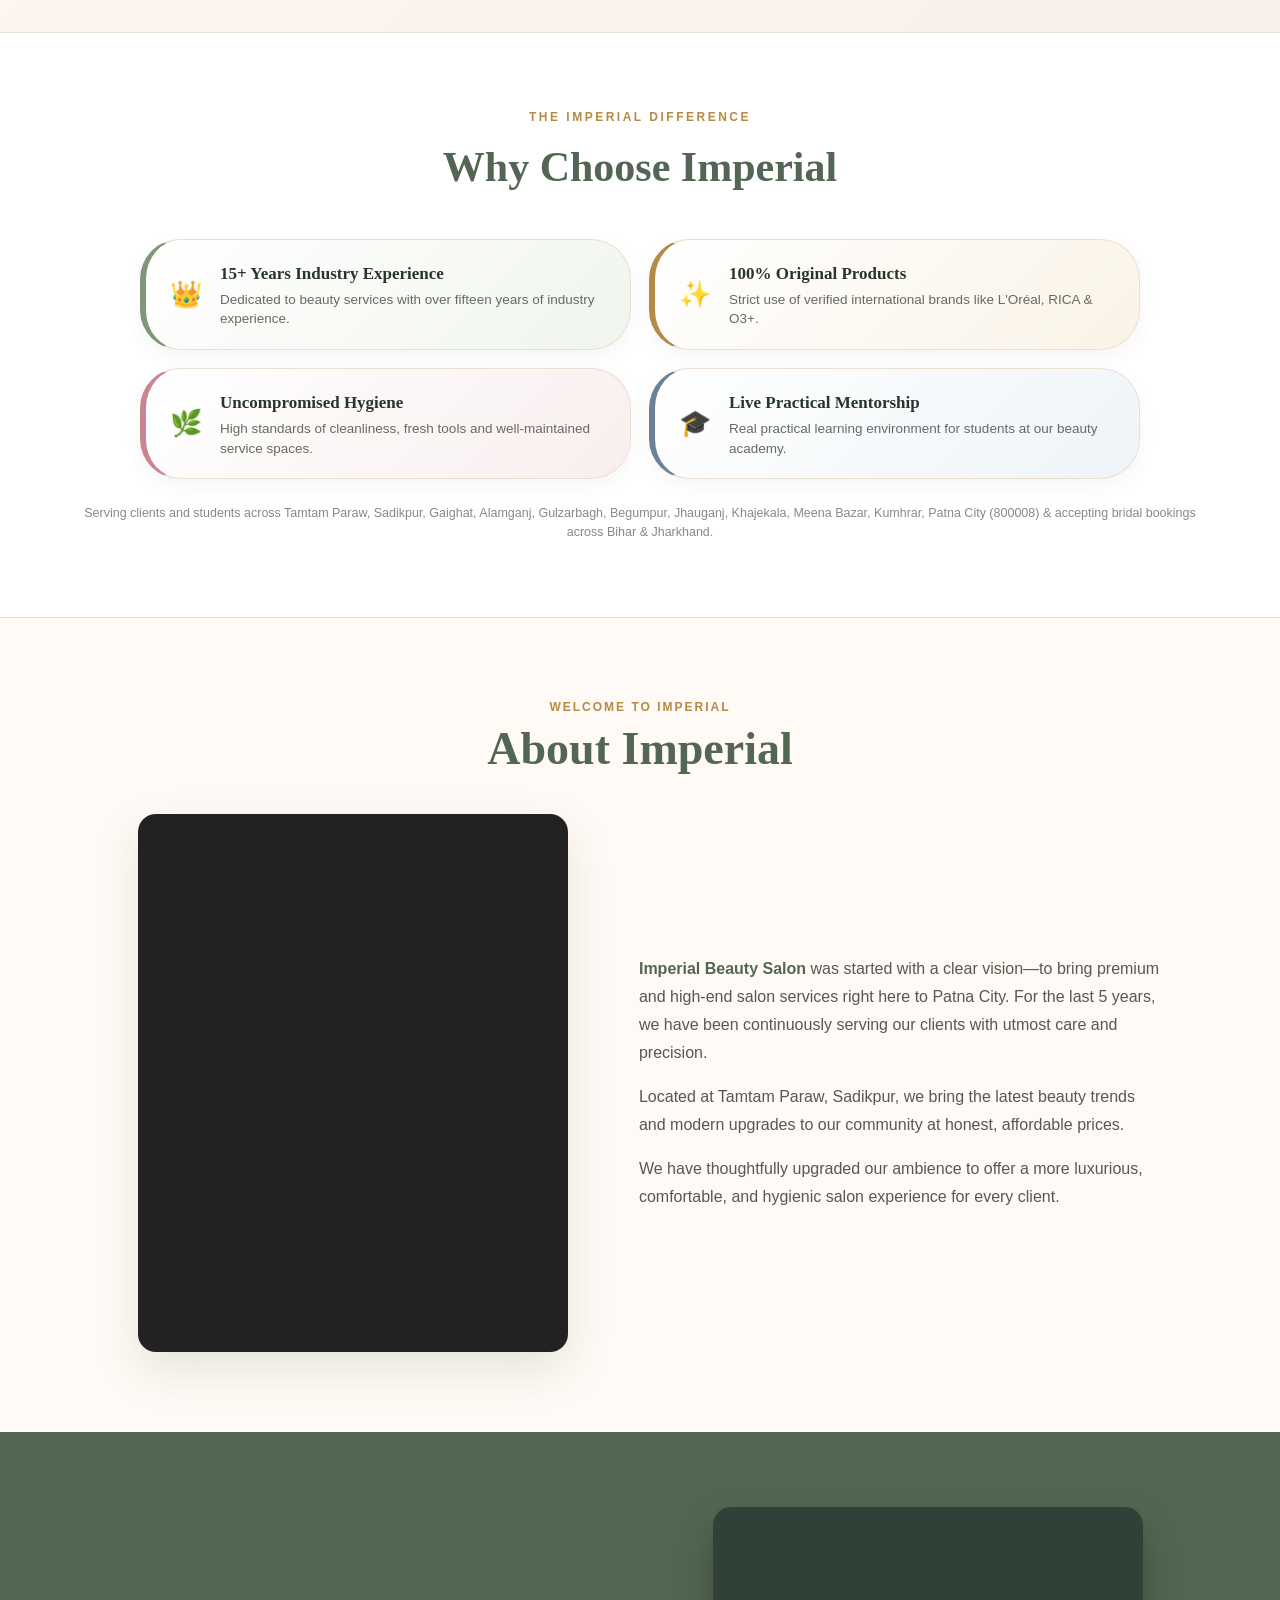
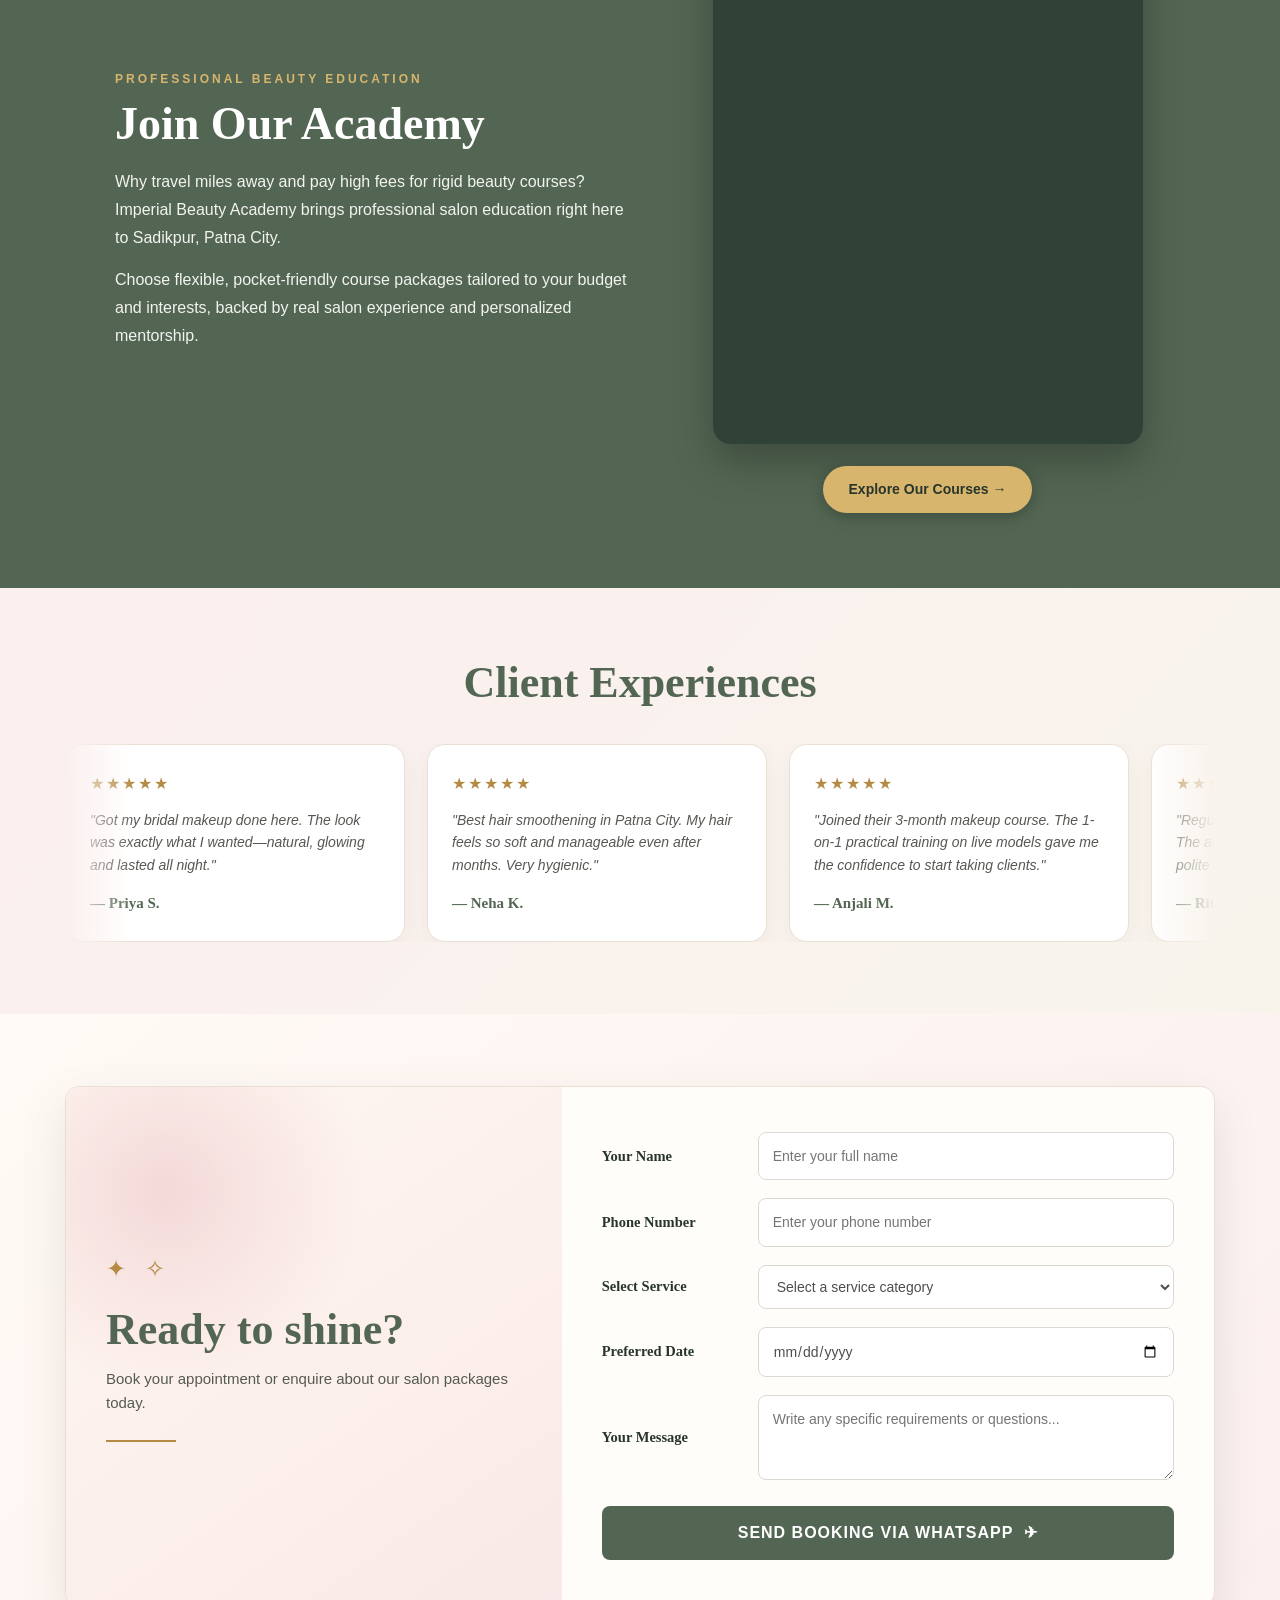
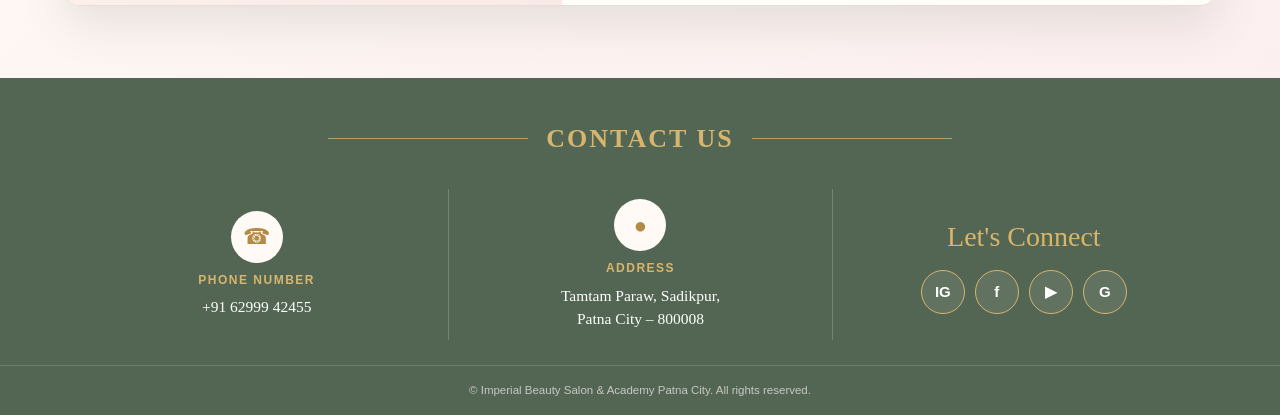
==== commit 2c794e09: "Add files via upload" ====
--- a/index.html
+++ b/index.html
@@ -316,7 +316,7 @@
 }
 
 /* =========================================================
-   2. SERVICES SECTION (RICH DYNAMIC ANIMATION)
+   2. SERVICES SECTION (ALWAYS ACTIVE ANIMATIONS)
 ========================================================= */
 .services-visual-section {
   padding: 72px 0 80px;
@@ -364,22 +364,43 @@
   gap: 24px;
 }
 
-/* ANIMATED CARD CONTAINER */
+/* CONTINUOUS FLOATING & GLOW ANIMATION */
+@keyframes floatMotion {
+  0% { transform: translateY(0px); }
+  50% { transform: translateY(-7px); }
+  100% { transform: translateY(0px); }
+}
+
+@keyframes autoShimmer {
+  0% { left: -150%; opacity: 0; }
+  30% { left: 150%; opacity: 0.6; }
+  100% { left: 150%; opacity: 0; }
+}
+
+@keyframes pulseGlow {
+  0%, 100% { box-shadow: 0 10px 25px rgba(75,85,70,0.12), 0 0 0 rgba(216,181,109,0); }
+  50% { box-shadow: 0 14px 30px rgba(75,85,70,0.18), 0 0 14px rgba(216,181,109,0.30); }
+}
+
 .service-tile {
   position: relative;
   border-radius: 20px;
   overflow: hidden;
   height: 330px;
-  box-shadow: 0 10px 25px rgba(75,85,70,0.10);
-  border: 1.5px solid rgba(181,138,69,0.25);
+  border: 1.5px solid rgba(181,138,69,0.3);
   display: block;
   background: #252e27;
   cursor: pointer;
-  transform: translateY(0);
+  animation: floatMotion 6s ease-in-out infinite, pulseGlow 4s ease-in-out infinite;
   transition: transform 0.4s cubic-bezier(0.165, 0.84, 0.44, 1), box-shadow 0.4s ease, border-color 0.4s ease;
 }
 
-/* SHIMMER LIGHT EFFECT OVERLAY */
+.service-tile:nth-child(1) { animation-delay: 0s; }
+.service-tile:nth-child(2) { animation-delay: 1.5s; }
+.service-tile:nth-child(3) { animation-delay: 3s; }
+.service-tile:nth-child(4) { animation-delay: 4.5s; }
+
+/* AUTO SHIMMER SWEEP */
 .service-tile::before {
   content: "";
   position: absolute;
@@ -390,22 +411,24 @@
   background: linear-gradient(
     120deg,
     transparent,
-    rgba(255, 255, 255, 0.35),
+    rgba(255, 255, 255, 0.40),
     transparent
   );
-  transition: all 0.75s ease;
-  z-index: 2;
+  animation: autoShimmer 6s infinite;
+  z-index: 4;
   pointer-events: none;
 }
 
-.service-tile:hover::before {
-  left: 150%;
-}
+.service-tile:nth-child(1)::before { animation-delay: 0s; }
+.service-tile:nth-child(2)::before { animation-delay: 1.5s; }
+.service-tile:nth-child(3)::before { animation-delay: 3s; }
+.service-tile:nth-child(4)::before { animation-delay: 4.5s; }
 
 .service-tile:hover {
-  transform: translateY(-12px) scale(1.03);
-  box-shadow: 0 20px 42px rgba(83,102,83,0.28), 0 0 15px rgba(216,181,109,0.35);
+  transform: translateY(-14px) scale(1.04);
+  box-shadow: 0 24px 48px rgba(83,102,83,0.32), 0 0 20px rgba(216,181,109,0.5);
   border-color: var(--gold-light);
+  animation-play-state: paused;
 }
 
 .service-tile img {
@@ -413,13 +436,13 @@
   height: 100%;
   object-fit: cover;
   display: block;
-  transform: scale(1.02);
-  transition: transform 0.65s cubic-bezier(0.25, 1, 0.5, 1), filter 0.4s ease;
+  transform: scale(1.04);
+  transition: transform 0.7s cubic-bezier(0.25, 1, 0.5, 1), filter 0.4s ease;
 }
 
 .service-tile:hover img {
-  transform: scale(1.12);
-  filter: brightness(1.05);
+  transform: scale(1.14);
+  filter: brightness(1.08);
 }
 
 .service-tile-overlay {
@@ -446,12 +469,6 @@
   letter-spacing: 1.5px;
   text-transform: uppercase;
   margin-bottom: 4px;
-  transform: translateY(0);
-  transition: transform 0.3s ease;
-}
-
-.service-tile:hover .service-tile-tag {
-  transform: translateY(-2px);
 }
 
 .service-tile-overlay h3 {
@@ -461,11 +478,6 @@
   color: #ffffff;
   margin-bottom: 10px;
   text-shadow: 0 2px 4px rgba(0,0,0,0.5);
-  transition: transform 0.3s ease;
-}
-
-.service-tile:hover h3 {
-  transform: translateY(-2px);
 }
 
 .service-tile-link {
@@ -477,10 +489,10 @@
   gap: 7px;
   padding: 6px 14px;
   border-radius: 20px;
-  background: rgba(255,255,255,0.12);
+  background: rgba(255,255,255,0.15);
   backdrop-filter: blur(4px);
   width: fit-content;
-  border: 1px solid rgba(255,255,255,0.25);
+  border: 1px solid rgba(255,255,255,0.3);
   transition: all 0.3s ease;
 }
 
@@ -517,7 +529,7 @@
 }
 
 /* =========================================================
-   3. WHY CHOOSE US (STRIP HIGHLIGHTS - NOW ABOVE ABOUT US)
+   3. WHY CHOOSE US (STRIP HIGHLIGHTS)
 ========================================================= */
 .why-section {
   padding: 70px 0 75px;
@@ -670,14 +682,14 @@
 }
 
 /* =========================================================
-   5. ACADEMY BANNER (BUTTON BELOW VIDEO)
+   5. ACADEMY BANNER (JOIN OUR ACADEMY)
 ========================================================= */
 .academy-banner{
   position:relative;
   overflow:hidden;
   background:var(--sage-dark);
   color:#fff;
-  padding:70px 0;
+  padding:75px 0;
 }
 
 .academy-grid{
@@ -693,25 +705,40 @@
   max-width:650px;
 }
 
+.academy-content .eyebrow {
+  color: var(--gold-light);
+  font-size: 12px;
+  letter-spacing: 3px;
+  font-weight: 700;
+  text-transform: uppercase;
+  display: block;
+  margin-bottom: 8px;
+}
+
 .academy-content h2{
   font-family:Georgia,serif;
   color:#fff;
-  font-size:clamp(34px,4.5vw,48px);
+  font-size:clamp(32px,4.5vw,46px);
   margin:0 0 16px;
-  line-height:1.15;
+  line-height:1.18;
 }
 
 .academy-content p{
   color:#f3f3f0;
   font-size:16px;
-  line-height:1.7;
+  line-height:1.75;
+  margin-bottom: 14px;
+}
+
+.academy-content p:last-child{
+  margin-bottom: 0;
 }
 
 .academy-video-wrap {
   display: flex;
   flex-direction: column;
   align-items: center;
-  gap: 20px;
+  gap: 22px;
 }
 
 .academy-video{
@@ -720,7 +747,7 @@
   margin:auto;
   border-radius:18px;
   overflow:hidden;
-  box-shadow:0 18px 40px rgba(0,0,0,.22);
+  box-shadow:0 18px 40px rgba(0,0,0,.25);
   background:#304238;
 }
 
@@ -1137,6 +1164,7 @@
   html{ scroll-behavior:auto; }
   .slide{ transition:none; }
   .testimonial-track{ animation:none; }
+  .service-tile { animation:none; }
 }
 </style>
 </head>
@@ -1259,7 +1287,7 @@
 
 </section>
 
-<!-- 2. SERVICES SECTION (WITH DYNAMIC HOVER & POP-UP ANIMATION) -->
+<!-- 2. SERVICES SECTION (ALWAYS ANIMATED VISUAL TILES) -->
 <section class="services-visual-section">
   <div class="container">
     
@@ -1402,13 +1430,15 @@
   </div>
 </section>
 
-<!-- 5. ACADEMY BANNER (BUTTON BELOW VIDEO) -->
+<!-- 5. ACADEMY BANNER (JOIN OUR ACADEMY) -->
 <section class="academy-banner">
   <div class="container">
     <div class="academy-grid">
       <div class="academy-content">
-        <h2>Imperial Beauty Academy</h2>
-        <p>Our academy provides practical training in beauty, makeup and hair styling. Learn from experienced trainers and build real confidence for a successful salon career.</p>
+        <span class="eyebrow">Professional Beauty Education</span>
+        <h2>Join Our Academy</h2>
+        <p>Why travel miles away and pay high fees for rigid beauty courses? Imperial Beauty Academy brings professional salon education right here to Sadikpur, Patna City.</p>
+        <p>Choose flexible, pocket-friendly course packages tailored to your budget and interests, backed by real salon experience and personalized mentorship.</p>
       </div>
 
       <div class="academy-video-wrap">
@@ -1625,7 +1655,7 @@
                aria-label="Instagram">IG</a>
 
             <a class="social-link"
-               href="https://www.facebook.com/share/1FQazRDXDj/"
+               href="https://facebook.com/imperialsalonpatna"
                target="_blank"
                rel="noopener"
                aria-label="Facebook">f</a>
